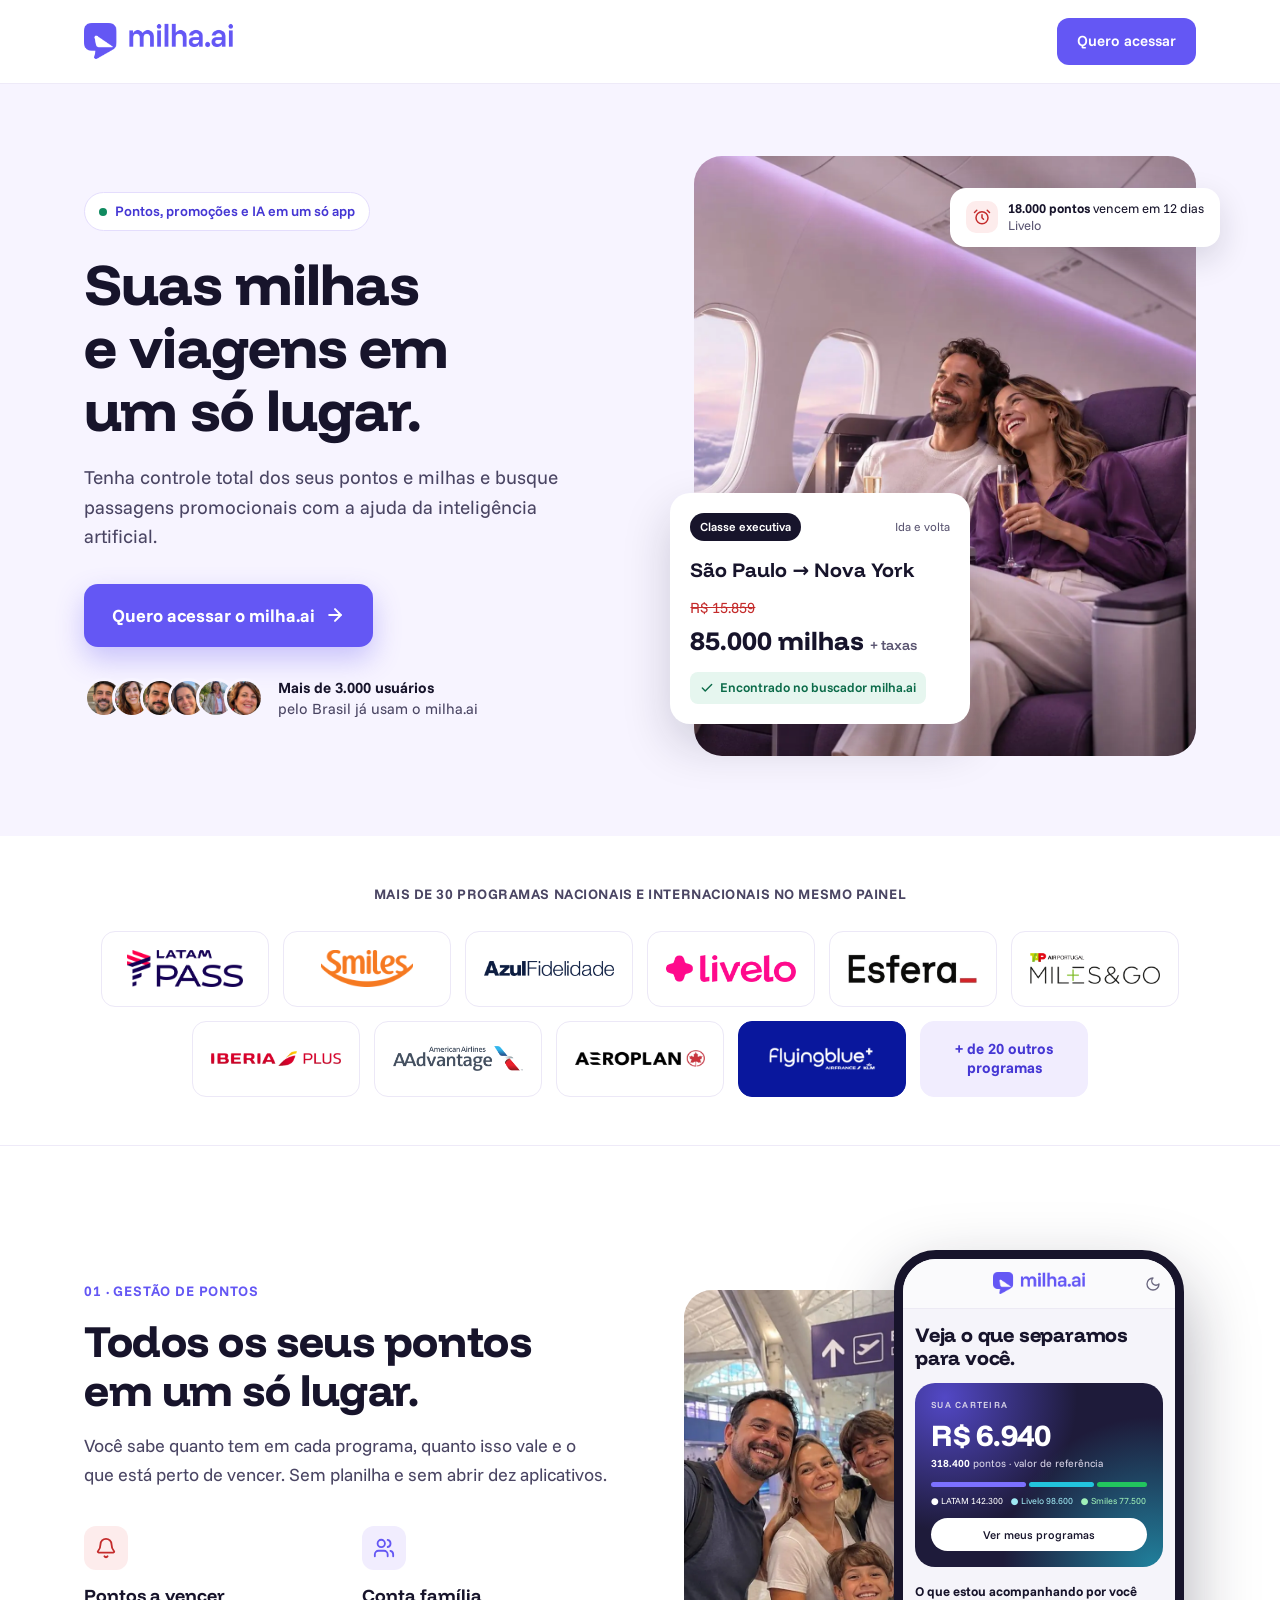
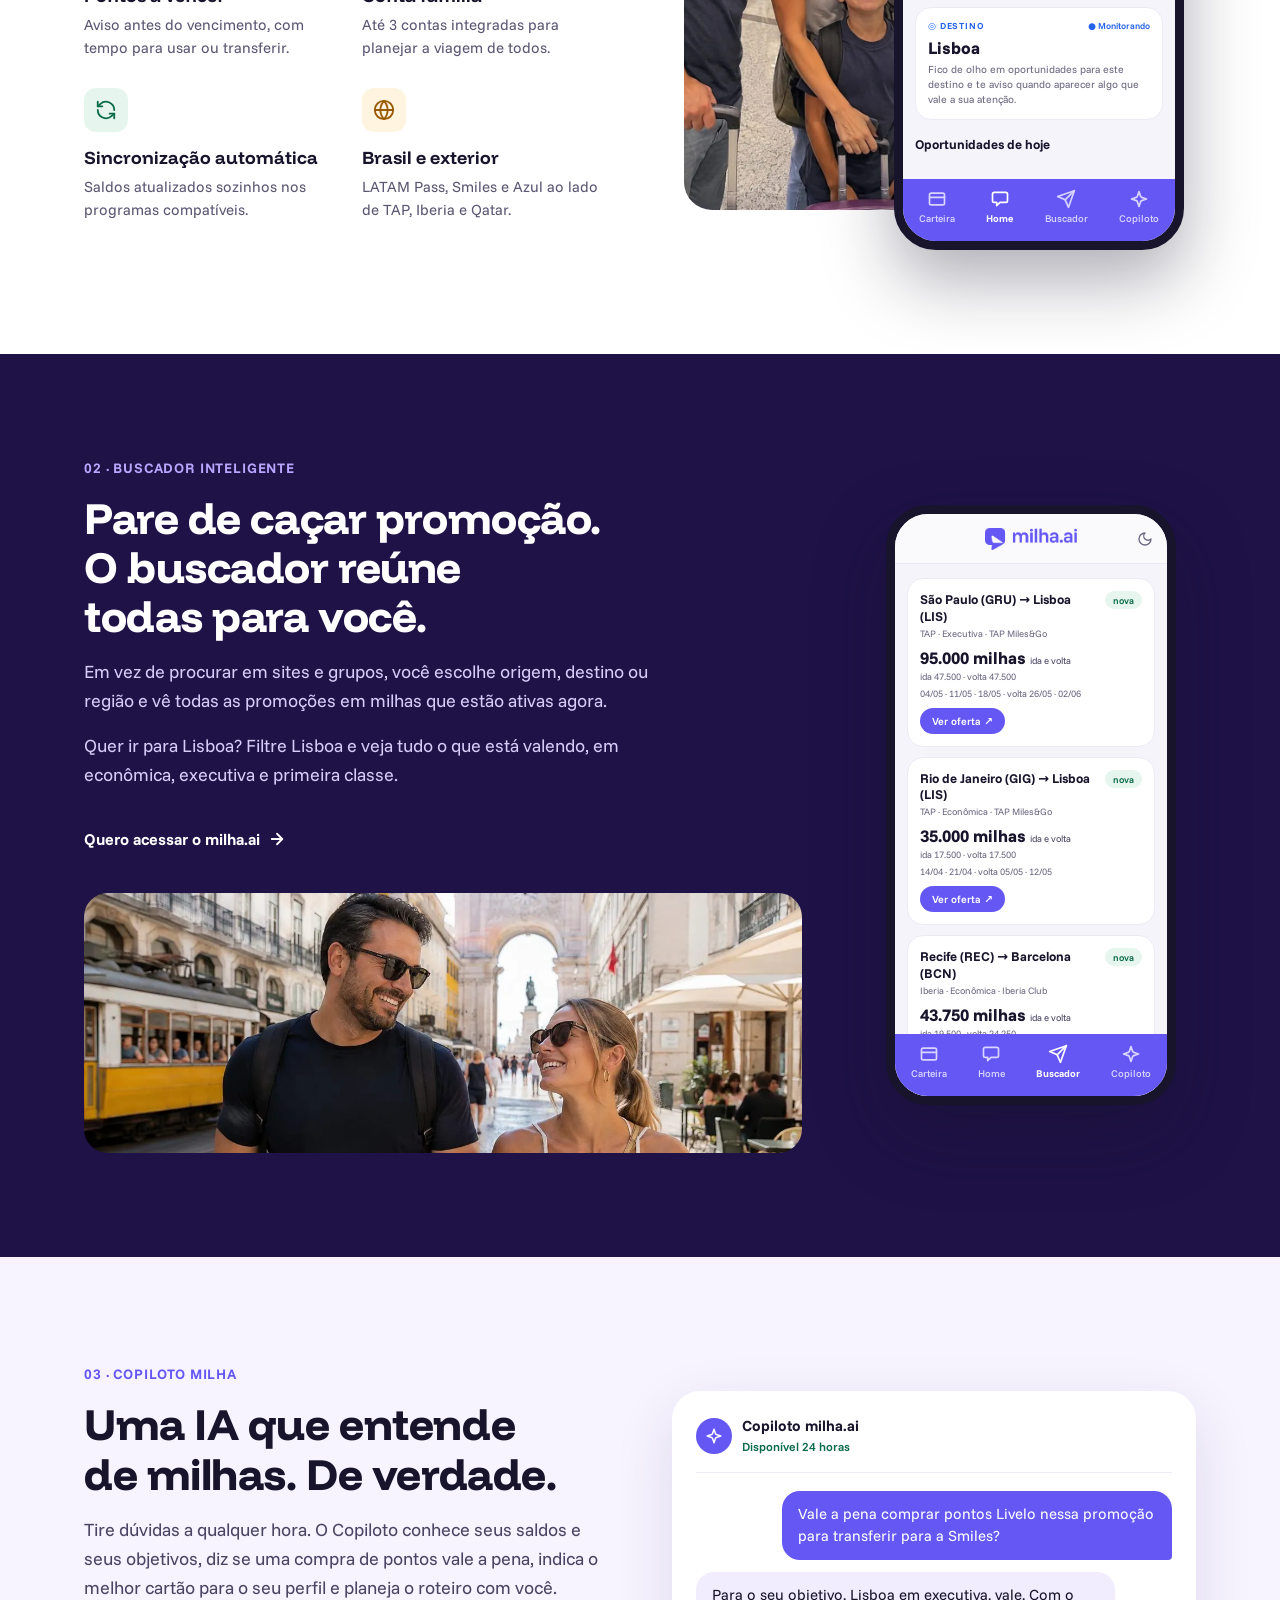
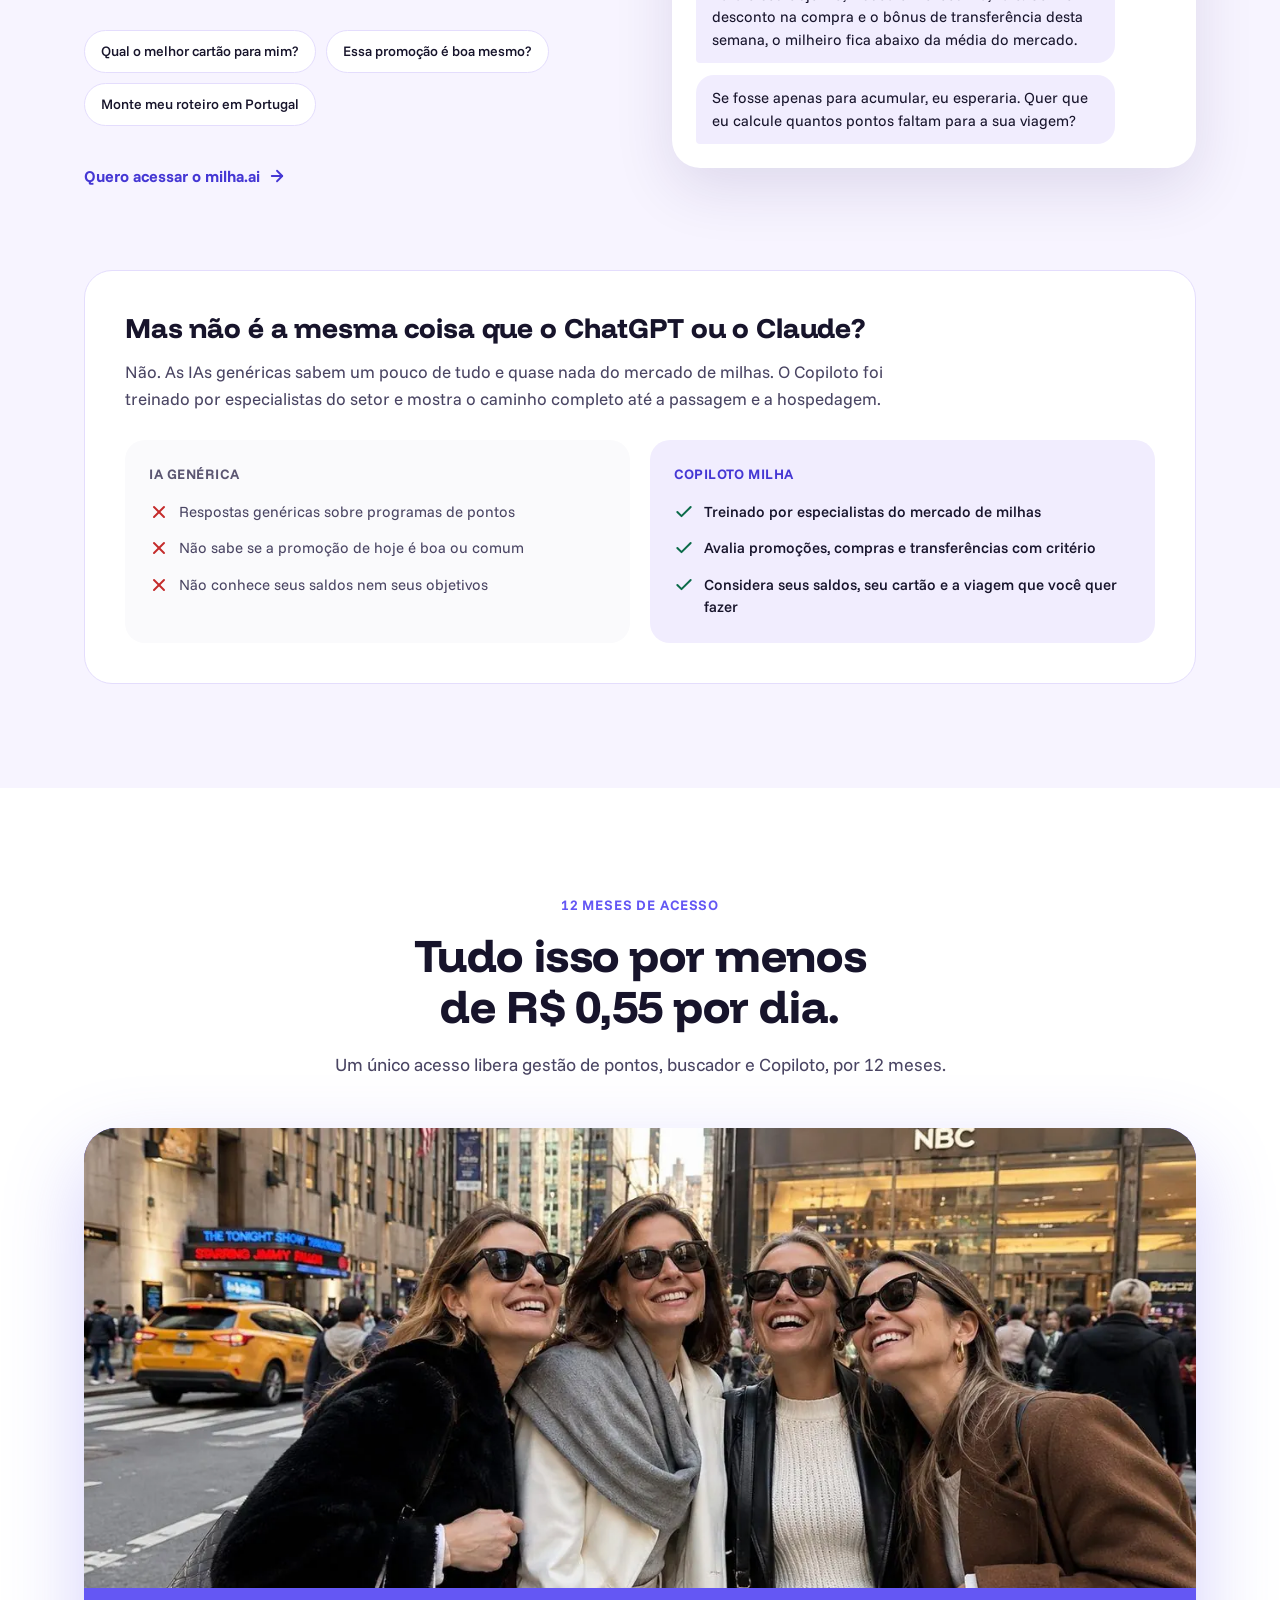
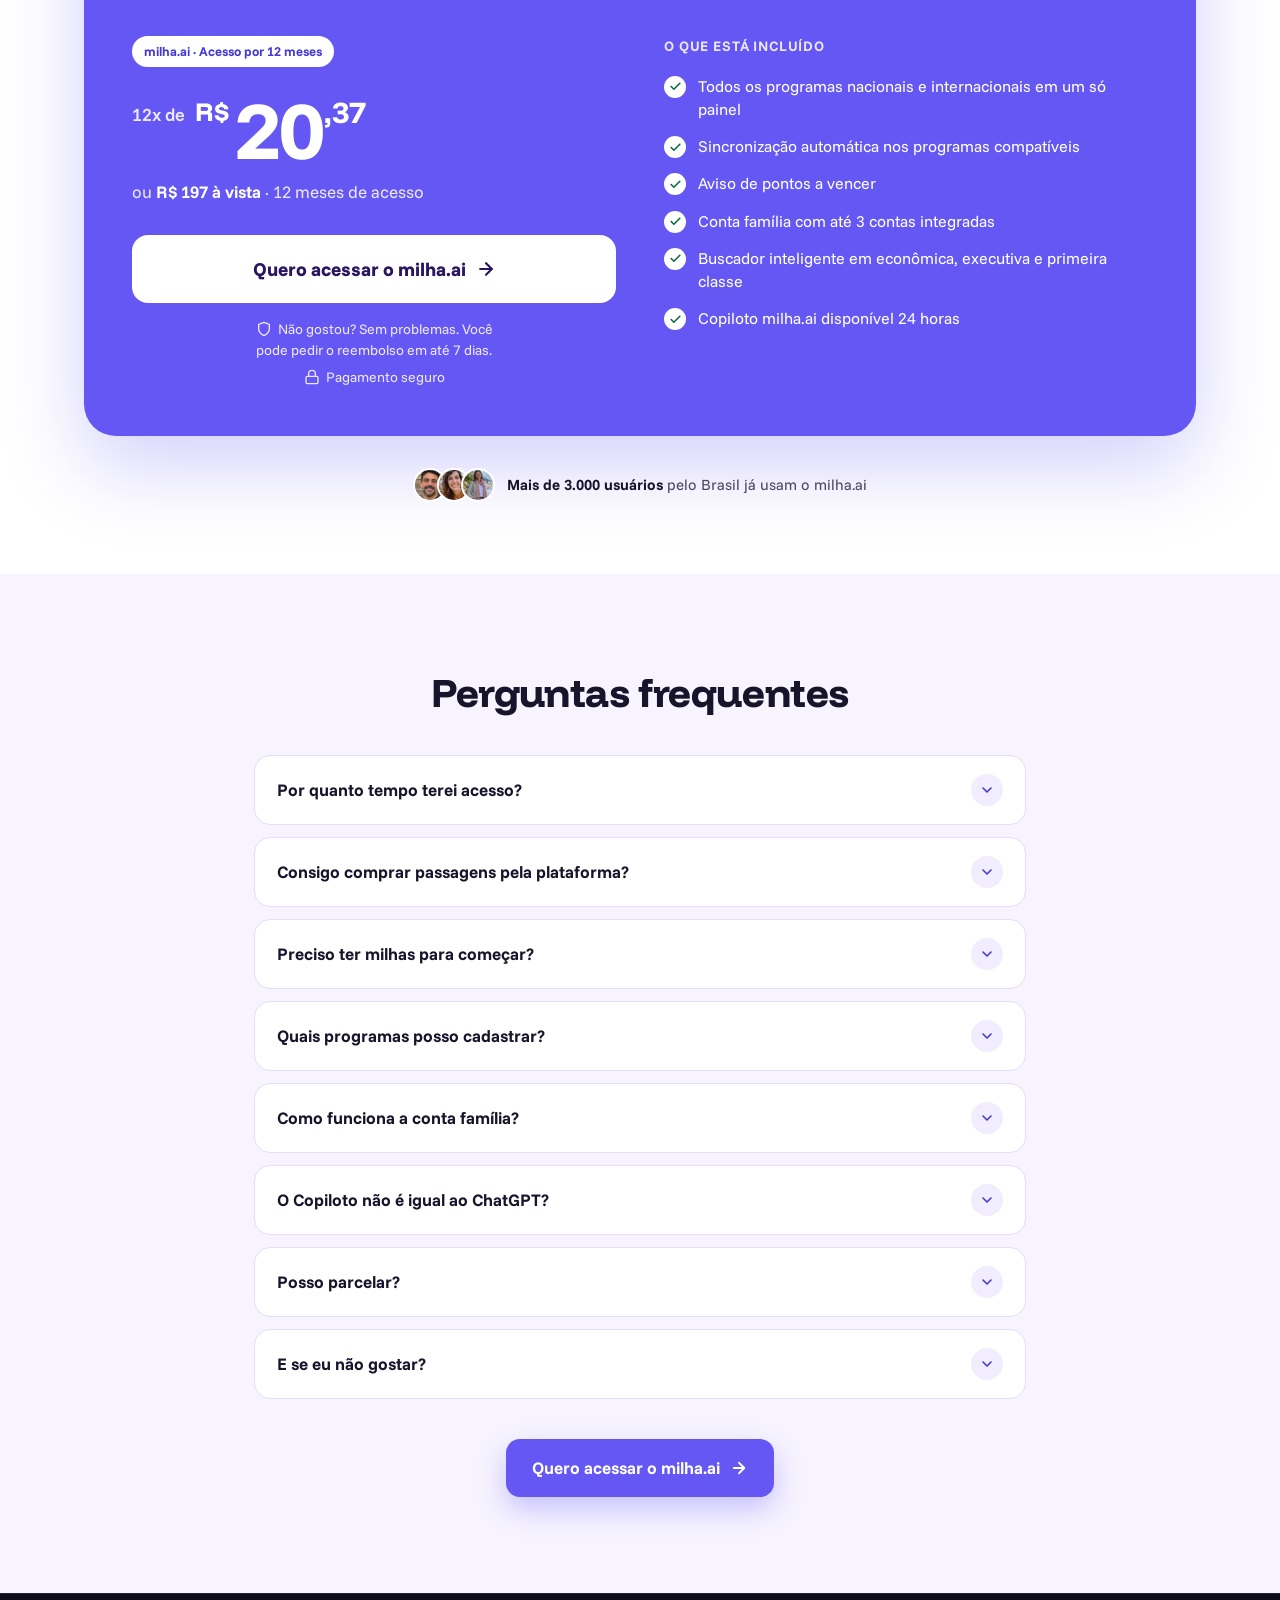
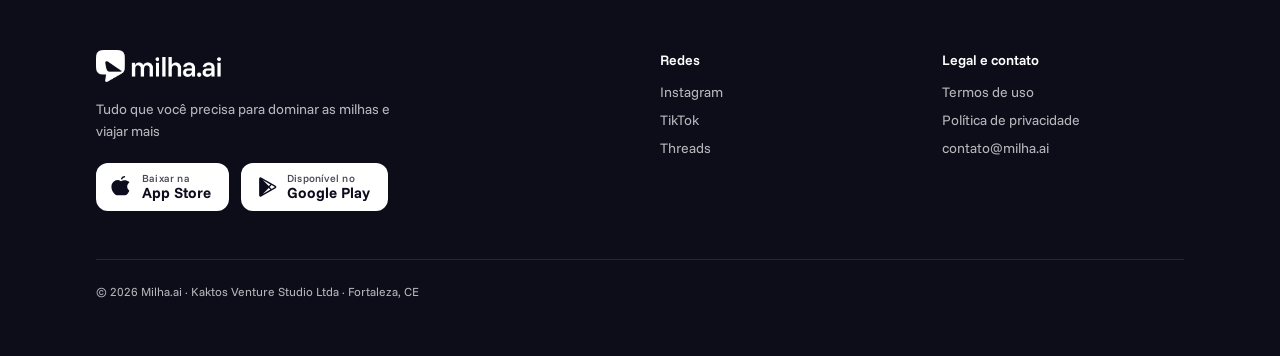
==== inicio/index.html @ f2d7d1df "feat(lp): new landing page at /inicio from Luiz's design (MIL-513) Static page converted from the de" ====
<!DOCTYPE html>
<html lang="pt-BR">
<head>
<meta charset="utf-8">
<meta name="viewport" content="width=device-width,initial-scale=1,viewport-fit=cover">
<title>milha.ai — Suas milhas e viagens em um só lugar</title>
<meta name="description" content="Tenha controle total dos seus pontos e milhas e busque passagens promocionais com a ajuda da inteligência artificial. 12 meses de acesso ao milha.ai.">
<meta property="og:title" content="milha.ai — Suas milhas e viagens em um só lugar">
<meta property="og:description" content="Tenha controle total dos seus pontos e milhas e busque passagens promocionais com a ajuda da inteligência artificial.">
<meta property="og:image" content="https://cdn.prod.website-files.com/686a9606ea710608beee144a/6a4583a4b8b69ce119f8a5a4_open-graph-img-milha-ai-2026.png">
<meta property="og:type" content="website">
<meta property="og:url" content="https://milha.ai/inicio/">
<meta property="og:locale" content="pt_BR">
<meta name="twitter:title" content="milha.ai — Suas milhas e viagens em um só lugar">
<meta name="twitter:description" content="Tenha controle total dos seus pontos e milhas e busque passagens promocionais com a ajuda da inteligência artificial.">
<meta name="twitter:card" content="summary_large_image">
<link rel="canonical" href="https://milha.ai/inicio/">
<link rel="shortcut icon" href="/images/favicon.png" type="image/x-icon">
<link rel="apple-touch-icon" href="/images/webclip.png">

<link rel="preconnect" href="https://fonts.googleapis.com">
<link rel="preconnect" href="https://fonts.gstatic.com" crossorigin>
<link href="https://fonts.googleapis.com/css2?family=Funnel+Display:wght@500;600;700;800&family=Funnel+Sans:wght@400;500;600;700&display=swap" rel="stylesheet">
<link rel="preload" as="image" type="image/webp" href="img/hero-casal-executiva.webp">

<!-- Google Tag Manager -->
<script>(function(w,d,s,l,i){w[l]=w[l]||[];w[l].push({'gtm.start':
new Date().getTime(),event:'gtm.js'});var f=d.getElementsByTagName(s)[0],
j=d.createElement(s),dl=l!='dataLayer'?'&l='+l:'';j.async=true;j.src=
'https://www.googletagmanager.com/gtm.js?id='+i+dl;f.parentNode.insertBefore(j,f);
})(window,document,'script','dataLayer','GTM-55MFJR7G');</script>
<!-- End Google Tag Manager -->

<!-- Microsoft Clarity -->
<script>(function(c,l,a,r,i,t,y){
    c[a]=c[a]||function(){(c[a].q=c[a].q||[]).push(arguments)};
    t=l.createElement(r);t.async=1;t.src="https://www.clarity.ms/tag/"+i;
    y=l.getElementsByTagName(r)[0];y.parentNode.insertBefore(t,y);
})(window, document, "clarity", "script", "sefo0ipbry");</script>

<style>
:root {
  --ink: #17142B;
  --text: #4A4563;
  --muted: #5B5672;
  --brand: #6457F4;
  --brand-strong: #4537D4;
  --brand-deep: #2A1660;
  --lilac: #F7F4FF;
  --lilac-2: #F1EDFE;
  --line: #EEEAF8;
  --line-2: #E4DDFD;
  --night: #1E1247;
  --ok: #0B6B49;
  --ok-bg: #E6F6EF;
  --alert: #C42B2B;
  --alert-bg: #FDECEC;
  --font-body: "Funnel Sans", system-ui, -apple-system, "Segoe UI", Roboto, sans-serif;
  --font-display: "Funnel Display", "Funnel Sans", system-ui, sans-serif;
  color-scheme: light;
}
*, *::before, *::after { box-sizing: border-box; }
html { -webkit-text-size-adjust: 100%; scroll-behavior: smooth; }
@media (prefers-reduced-motion: reduce) { html { scroll-behavior: auto; } }
body { margin: 0; background: #FFFFFF; color: var(--ink); font-family: var(--font-body); line-height: 1.5; -webkit-font-smoothing: antialiased; overflow-x: hidden; }
img { max-width: 100%; }
picture { display: block; }
a { color: inherit; text-decoration: none; }
p { margin: 0; }
[id] { scroll-margin-top: 16px; }

/* Display type: looser tracking than the design so words and punctuation never touch */
h1, h2, h3 { font-family: var(--font-display); margin: 0; font-weight: 800; color: var(--ink); text-wrap: balance; }
h1 { font-size: clamp(2.375rem, 1.35rem + 3.3vw, 3.625rem); line-height: 1.08; letter-spacing: -0.015em; }
.h2 { font-size: clamp(2rem, 1.45rem + 1.75vw, 2.75rem); line-height: 1.12; letter-spacing: -0.01em; }
.h2--lg { font-size: clamp(2rem, 1.4rem + 1.9vw, 2.875rem); }
.h2--md { font-size: clamp(1.875rem, 1.45rem + 1.4vw, 2.5rem); }
.h3-lg { font-size: clamp(1.375rem, 1.1rem + 0.9vw, 1.75rem); line-height: 1.22; letter-spacing: -0.005em; }

.wrap { max-width: 1160px; margin: 0 auto; padding-inline: 24px; }
.section { padding-block: 104px; }
.eyebrow { display: inline-block; font-size: 14px; font-weight: 700; letter-spacing: 0.06em; color: var(--brand); }
.lead { margin-top: 18px; font-size: 18px; line-height: 1.6; color: var(--text); max-width: 34em; }
.arrow { flex: none; }

.btn { display: inline-flex; align-items: center; justify-content: center; gap: 10px; font-weight: 700; border-radius: 14px; transition: background-color .15s ease, transform .15s ease, box-shadow .15s ease; }
.btn--primary { background: var(--brand); color: #FFFFFF; font-size: 18px; padding: 18px 28px; min-height: 60px; box-shadow: 0 12px 28px rgba(100,87,244,0.32); }
.btn--primary:hover { background: var(--brand-strong); }
.btn--primary:active { transform: translateY(1px); }
.text-link { display: inline-flex; align-items: center; gap: 8px; margin-top: 28px; min-height: 44px; font-size: 16px; font-weight: 700; color: var(--brand-strong); }
.text-link:hover { text-decoration: underline; text-underline-offset: 4px; }

/* Header */
.site-header { position: relative; z-index: 2; background: #FFFFFF; border-bottom: 1px solid var(--line); }
.site-header .wrap { display: flex; align-items: center; justify-content: space-between; gap: 16px; padding-block: 18px; }
.site-header__logo { display: flex; align-items: center; min-height: 44px; }
.site-header__logo img { display: block; height: 36px; width: auto; }
.site-header__cta { display: inline-flex; align-items: center; min-height: 44px; padding: 12px 20px; border-radius: 12px; background: var(--brand); color: #FFFFFF; font-size: 15px; font-weight: 600; white-space: nowrap; }
.site-header__cta:hover { background: var(--brand-strong); }

/* Hero */
.hero { background: var(--lilac); }
.hero .wrap { display: grid; grid-template-columns: minmax(0, 1.05fr) minmax(0, 0.95fr); align-items: center; gap: 56px; padding-block: 72px 80px; }
.pill { display: inline-flex; align-items: center; gap: 8px; padding: 8px 14px; border-radius: 999px; background: #FFFFFF; border: 1px solid var(--line-2); color: var(--brand-strong); font-size: 14px; font-weight: 600; }
.pill__dot { width: 8px; height: 8px; border-radius: 999px; background: #0F8A5F; }
.hero h1 { margin-top: 22px; }
.hero__lead { margin-top: 22px; font-size: 19px; line-height: 1.55; color: var(--text); max-width: 520px; }
.hero__cta { margin-top: 32px; }
.proof { display: flex; align-items: center; gap: 14px; margin-top: 30px; }
.proof__faces { display: flex; flex: none; }
.proof__faces img { width: 40px; height: 40px; border-radius: 999px; border: 3px solid var(--lilac); object-fit: cover; }
.proof__faces img + img { margin-left: -12px; }
.proof p { font-size: 15px; line-height: 1.4; color: var(--text); }
.proof strong { color: var(--ink); }

.hero__media { position: relative; }
.hero__photo { display: block; width: 100%; height: 600px; object-fit: cover; object-position: 50% 40%; border-radius: 28px; }
/* Both floating cards overhang the photo by the same amount (--overhang), one per side,
   over the ceiling (top right) and the seats (bottom left): never over faces. */
.hero__media { --overhang: 24px; }
.hero__cards { position: absolute; inset: 0; pointer-events: none; }
.float-card { position: absolute; pointer-events: auto; background: #FFFFFF; }
.float-card--alert { top: 32px; right: calc(var(--overhang) * -1); display: flex; align-items: center; gap: 10px; padding: 12px 16px; border-radius: 16px; box-shadow: 0 12px 32px rgba(23,20,43,0.14); }
.float-card--alert__icon { flex: none; width: 32px; height: 32px; border-radius: 10px; background: var(--alert-bg); display: flex; align-items: center; justify-content: center; }
.float-card--alert__text { font-size: 13px; line-height: 1.35; }
.float-card--alert__text span { color: var(--muted); }
.float-card--fare { bottom: 32px; left: calc(var(--overhang) * -1); width: 300px; padding: 20px; border-radius: 20px; box-shadow: 0 20px 48px rgba(23,20,43,0.18); }
.fare__top { display: flex; align-items: center; justify-content: space-between; gap: 8px; }
.fare__class { background: var(--ink); color: #FFFFFF; font-size: 12px; font-weight: 600; padding: 5px 10px; border-radius: 999px; }
.fare__trip { font-size: 12px; color: var(--muted); }
.fare__route { margin-top: 14px; font-family: var(--font-display); font-size: 20px; font-weight: 700; }
.fare__cash { margin-top: 12px; font-size: 15px; color: var(--alert); text-decoration: line-through; }
.fare__miles { margin-top: 2px; font-family: var(--font-display); font-size: 26px; font-weight: 800; }
.fare__miles span { font-size: 14px; font-weight: 600; color: var(--muted); }
.fare__found { margin-top: 12px; display: inline-flex; align-items: center; gap: 6px; padding: 6px 10px; border-radius: 8px; background: var(--ok-bg); color: var(--ok); font-size: 13px; font-weight: 600; }

/* Programs */
.programs { border-bottom: 1px solid var(--line); }
.programs .wrap { padding-block: 48px; text-align: center; }
.programs__title { font-size: 14px; font-weight: 700; letter-spacing: 0.04em; color: var(--text); }
.programs__grid { display: flex; flex-wrap: wrap; justify-content: center; gap: 14px; margin: 26px 0 0; padding: 0; list-style: none; }
.program { width: 168px; height: 76px; border-radius: 14px; border: 1px solid #ECE8F7; background: #FFFFFF; display: flex; align-items: center; justify-content: center; padding: 14px 18px; }
.program img { display: block; max-width: 100%; max-height: 38px; width: auto; height: auto; object-fit: contain; }
.program--dark { background: #09179D; border-color: #09179D; padding: 8px 12px; }
.program--more { background: var(--lilac-2); border-color: var(--lilac-2); padding: 12px; font-size: 15px; font-weight: 700; color: var(--brand-strong); line-height: 1.25; }

/* Shared two-column feature layout */
.split { display: grid; grid-template-columns: minmax(0, 1fr) minmax(0, 1fr); align-items: center; gap: 64px; }

/* 01 Gestao */
.features { display: grid; grid-template-columns: repeat(2, minmax(0, 1fr)); gap: 28px 32px; margin-top: 36px; }
.feature__icon { width: 44px; height: 44px; border-radius: 12px; display: flex; align-items: center; justify-content: center; }
.feature h3 { margin-top: 14px; font-size: 18px; font-weight: 700; line-height: 1.3; letter-spacing: 0; }
.feature p { margin-top: 6px; font-size: 15px; line-height: 1.55; color: var(--muted); }
.duo { display: flex; align-items: center; justify-content: center; }
.duo__photo { display: block; flex: none; width: 250px; height: 520px; object-fit: cover; object-position: 50% 20%; border-radius: 28px; }
.duo__phone { position: relative; flex: none; margin-left: -40px; }

/* Phone mockup frame (screens are illustrative, kept from the design) */
.phone { width: 290px; height: 600px; flex: none; border-radius: 42px; border: 9px solid #17142B; background: #F5F4FA; overflow: hidden; position: relative; box-shadow: 0 30px 70px rgba(23,20,43,0.35); font-family: var(--font-body); color: #17142B; text-align: left; line-height: normal; }

/* 02 Buscador */
.search { background: var(--night); color: #FFFFFF; }
.search .eyebrow { color: #B9A6FF; }
.search h2 { color: #FFFFFF; }
.search .lead { color: #D6CCF7; }
.search .lead + .lead { margin-top: 16px; }
.search .text-link { color: #FFFFFF; }
/* Text and Lisbon photo share the left column; the photo grows to close the column
   at the phone's height, so neither side is left with an empty block. */
.search__grid { display: grid; grid-template-columns: minmax(0, 1fr) 330px; gap: 64px; align-items: stretch; }
.search__copy { display: flex; flex-direction: column; min-width: 0; }
.search__photo { position: relative; flex: 1 1 auto; min-height: 260px; margin-top: 32px; border-radius: 24px; overflow: hidden; }
.search__photo img { position: absolute; inset: 0; width: 100%; height: 100%; object-fit: cover; object-position: 50% 30%; }
.search__phone { display: flex; align-items: center; justify-content: center; }

/* 03 Copiloto */
.copilot { background: var(--lilac); }
.chips { display: flex; flex-wrap: wrap; gap: 10px; margin-top: 28px; }
.chip { background: #FFFFFF; border: 1px solid var(--line-2); border-radius: 999px; padding: 10px 16px; font-size: 14px; font-weight: 500; }
.chat { background: #FFFFFF; border-radius: 28px; padding: 24px; box-shadow: 0 20px 60px rgba(42,22,96,0.12); }
.chat__head { display: flex; align-items: center; gap: 10px; padding-bottom: 16px; border-bottom: 1px solid var(--line); }
.chat__avatar { flex: none; width: 36px; height: 36px; border-radius: 999px; background: var(--brand); display: flex; align-items: center; justify-content: center; }
.chat__who { display: flex; flex-direction: column; }
.chat__who strong { font-size: 15px; }
.chat__who span { font-size: 12px; color: var(--ok); font-weight: 600; }
.chat__msgs { display: flex; flex-direction: column; gap: 12px; margin-top: 18px; }
.msg { padding: 12px 16px; font-size: 15px; line-height: 1.5; }
.msg--me { align-self: flex-end; max-width: 82%; background: var(--brand); color: #FFFFFF; border-radius: 18px 18px 4px 18px; }
.msg--ai { align-self: flex-start; max-width: 88%; background: var(--lilac-2); border-radius: 18px 18px 18px 4px; }
.compare { margin-top: 72px; background: #FFFFFF; border: 1px solid var(--line-2); border-radius: 28px; padding: 40px; }
.compare > p { margin-top: 12px; font-size: 17px; line-height: 1.6; color: var(--text); max-width: 760px; }
.compare__cols { display: grid; grid-template-columns: repeat(2, minmax(0, 1fr)); gap: 20px; margin-top: 28px; }
.compare__col { border-radius: 20px; padding: 24px; background: #FAFAFC; }
.compare__col--ours { background: var(--lilac-2); }
.compare__label { font-size: 14px; font-weight: 700; letter-spacing: 0.04em; color: var(--muted); }
.compare__col--ours .compare__label { color: var(--brand-strong); }
.compare ul { display: flex; flex-direction: column; gap: 14px; margin: 16px 0 0; padding: 0; list-style: none; }
.compare li { display: flex; gap: 10px; align-items: flex-start; font-size: 15px; line-height: 1.5; color: var(--text); }
.compare__col--ours li { color: var(--ink); font-weight: 500; }
.compare li svg { flex: none; margin-top: 1px; }

/* Oferta */
.offer .wrap { padding-block: 104px 72px; }
.offer__intro { max-width: 720px; margin: 0 auto; text-align: center; }
.offer__intro .lead { margin-inline: auto; }
.offer__card { margin-top: 48px; background: var(--brand); border-radius: 32px; overflow: hidden; box-shadow: 0 30px 80px rgba(100,87,244,0.28); color: #FFFFFF; }
.offer__photo { display: block; width: 100%; height: 460px; object-fit: cover; object-position: 50% 42%; }
.offer__body { display: grid; grid-template-columns: minmax(0, 1fr) minmax(0, 1fr); gap: 48px; padding: 48px; }
.offer__tag { display: inline-flex; background: #FFFFFF; color: var(--brand-strong); font-size: 13px; font-weight: 700; padding: 6px 12px; border-radius: 999px; }
.price { margin-top: 22px; display: flex; align-items: baseline; gap: 10px; flex-wrap: wrap; }
.price__prefix { font-size: 18px; color: #EDE7FF; font-weight: 600; }
.price__value { font-family: var(--font-display); font-weight: 800; display: inline-flex; align-items: flex-start; line-height: 1; }
.price__cur { font-size: 26px; margin-top: 10px; margin-right: 6px; }
.price__int { font-size: 80px; letter-spacing: -0.02em; }
.price__dec { font-size: 30px; margin-top: 8px; }
.price__cash { margin-top: 10px; font-size: 17px; color: #EDE7FF; }
.price__cash strong { color: #FFFFFF; }
.offer__cta { margin-top: 30px; display: flex; align-items: center; justify-content: center; gap: 10px; width: 100%; min-height: 64px; padding: 20px 28px; border-radius: 16px; background: #FFFFFF; color: var(--brand-deep); font-size: 19px; font-weight: 800; text-align: center; transition: transform .15s ease, box-shadow .15s ease; }
.offer__cta:hover { box-shadow: 0 10px 30px rgba(23,20,43,0.25); }
.offer__cta:active { transform: translateY(1px); }
/* Guarantee and payment notes: centred under the button, icon flows with the first line */
.offer__trust { margin-top: 16px; display: flex; flex-direction: column; align-items: center; gap: 6px; text-align: center; font-size: 14px; line-height: 1.5; color: #EDE7FF; }
.offer__trust p { max-width: 30em; text-wrap: balance; }
.offer__trust svg { display: inline-block; vertical-align: -3px; margin-right: 6px; }
.offer__included-title { font-size: 14px; font-weight: 700; letter-spacing: 0.06em; color: #EDE7FF; }
.included { display: flex; flex-direction: column; gap: 14px; margin: 18px 0 0; padding: 0; list-style: none; }
.included li { display: flex; gap: 12px; align-items: flex-start; font-size: 16px; line-height: 1.45; }
.included__check { flex: none; width: 22px; height: 22px; margin-top: 1px; border-radius: 999px; background: #FFFFFF; display: flex; align-items: center; justify-content: center; }
.offer__proof { display: flex; align-items: center; justify-content: center; gap: 12px; margin-top: 32px; text-align: left; }
.offer__proof .proof__faces img { width: 34px; height: 34px; border: 2px solid #FFFFFF; }
.offer__proof .proof__faces img + img { margin-left: -10px; }
.offer__proof p { font-size: 15px; color: var(--text); }
.offer__proof strong { color: var(--ink); }

/* FAQ */
.faq { background: var(--lilac); }
.faq .wrap { max-width: 820px; padding-block: 96px; }
.faq h2 { text-align: center; }
.faq__list { display: flex; flex-direction: column; gap: 12px; margin-top: 40px; }
.faq__item { background: #FFFFFF; border: 1px solid var(--line-2); border-radius: 16px; transition: border-color .15s ease; }
.faq__item[open] { border-color: #CFC4FB; }
.faq__item summary { list-style: none; cursor: pointer; display: flex; align-items: center; justify-content: space-between; gap: 16px; min-height: 64px; padding: 18px 22px; font-size: 17px; font-weight: 700; line-height: 1.4; color: var(--ink); border-radius: 16px; }
.faq__item summary::-webkit-details-marker { display: none; }
.faq__item summary::marker { content: ""; }
.faq__item summary:focus-visible { outline: 2px solid var(--brand); outline-offset: 2px; }
.faq__chevron { flex: none; width: 32px; height: 32px; border-radius: 999px; background: var(--lilac-2); display: flex; align-items: center; justify-content: center; transition: transform .2s ease, background-color .2s ease; }
.faq__item[open] .faq__chevron { transform: rotate(180deg); background: var(--brand); }
.faq__item[open] .faq__chevron svg { stroke: #FFFFFF; }
.faq__item p { padding: 0 22px 20px; margin-top: -4px; font-size: 16px; line-height: 1.6; color: var(--text); max-width: 46em; }
.faq__cta { margin-top: 40px; text-align: center; }
.faq__cta .btn--primary { font-size: 17px; padding: 16px 26px; min-height: 56px; }

/* Footer: same markup as milha.ai/ ; the utilities it uses are reproduced from that page's CSS */
footer { font-family: "Funnel Sans", ui-sans-serif, system-ui, -apple-system, "Segoe UI", Roboto, sans-serif; line-height: 1.5; }
footer *, footer *::before, footer *::after { box-sizing: border-box; margin: 0; padding: 0; border: 0 solid; }
footer ul { list-style: none; }
footer img { display: block; vertical-align: middle; max-width: 100%; }
footer a { color: inherit; text-decoration: inherit; }
footer.border-t, footer .border-t { border-top-style: solid; border-top-width: 1px; }
footer.border-white\/10, footer .border-white\/10 { border-color: rgba(255,255,255,.1); }
footer.bg-ink { background-color: #0d0d1a; }
footer.py-14 { padding-block: 3.5rem; }
footer.text-white\/70 { color: rgba(255,255,255,.7); }
footer .mx-auto { margin-inline: auto; }
footer .w-full { width: 100%; }
footer .max-w-6xl { max-width: 72rem; }
footer .px-5 { padding-inline: 1.25rem; }
footer .grid { display: grid; }
footer .gap-10 { gap: 2.5rem; }
footer .gap-2 { gap: .5rem; }
footer .flex { display: flex; }
footer .flex-col { flex-direction: column; }
footer .h-8 { height: 2rem; }
footer .w-auto { width: auto; }
footer .max-w-xs { max-width: 20rem; }
footer .mt-3 { margin-top: .75rem; }
footer .mt-4 { margin-top: 1rem; }
footer .mt-6 { margin-top: 1.5rem; }
footer .mt-12 { margin-top: 3rem; }
footer .pt-6 { padding-top: 1.5rem; }
footer .text-sm { font-size: .875rem; line-height: calc(1.25 / .875); }
footer .text-xs { font-size: .75rem; line-height: calc(1 / .75); }
footer .leading-relaxed { line-height: 1.625; }
footer .font-semibold { font-weight: 600; }
footer .text-white { color: #fff; }
@media (hover: hover) { footer .hover\:text-white:hover { color: #fff; } }
@media (min-width: 40rem) {
  footer .sm\:px-8 { padding-inline: 2rem; }
  footer .sm\:grid-cols-2 { grid-template-columns: repeat(2, minmax(0, 1fr)); }
}
@media (min-width: 64rem) {
  footer .lg\:grid-cols-4 { grid-template-columns: repeat(4, minmax(0, 1fr)); }
  footer .lg\:col-span-2 { grid-column: span 2 / span 2; }
}

/* ---- Responsive ---- */
@media (max-width: 1240px) {
  .hero__media { margin-inline: 12px; }
}
@media (max-width: 1060px) {
  .split, .search__grid { grid-template-columns: minmax(0, 1fr); gap: 56px; }
  .split--gestao .duo { order: 2; }
  .search__photo { flex: none; height: 340px; }
}
@media (max-width: 900px) {
  .hero .wrap { grid-template-columns: minmax(0, 1fr); gap: 48px; padding-block: 56px 64px; }
  .hero__media { margin-inline: 0; --overhang: -16px; }
  .hero__photo { height: 540px; }
  .offer__body { grid-template-columns: minmax(0, 1fr); gap: 40px; }
}
@media (max-width: 640px) {
  .section { padding-block: 72px; }
  .wrap { padding-inline: 16px; }
  .site-header .wrap { padding-block: 12px; }
  .site-header__logo img { height: 30px; }
  .site-header__cta { padding: 10px 16px; font-size: 14px; }
  .hero .wrap { padding-block: 40px 56px; gap: 40px; }
  .hero__lead { font-size: 17px; }
  .btn--primary { width: 100%; font-size: 17px; padding: 16px 20px; }
  .proof { margin-top: 24px; }
  /* Phones: the two cards leave the photo and stack under it, overlapping its lower edge
     (the seats) by the same amount and with the same side insets. */
  .hero__photo { height: 440px; border-radius: 24px; }
  .hero__cards { position: relative; inset: auto; display: flex; flex-direction: column; gap: 10px; margin: -56px 12px 0; }
  .float-card { position: relative; top: auto; right: auto; bottom: auto; left: auto; }
  .float-card--alert { order: 2; }
  .float-card--fare { width: auto; }
  .programs .wrap { padding-block: 40px; }
  .programs__grid { display: grid; grid-template-columns: repeat(2, minmax(0, 1fr)); gap: 10px; }
  .program { width: auto; height: 64px; padding: 12px 14px; }
  .program img { max-height: 32px; }
  .program--more { grid-column: 1 / -1; height: 56px; }
  .lead { font-size: 17px; }
  .features { grid-template-columns: minmax(0, 1fr); gap: 22px; margin-top: 28px; }
  .feature { display: grid; grid-template-columns: 44px minmax(0, 1fr); column-gap: 14px; }
  .feature__icon { grid-row: span 2; }
  .feature h3 { margin-top: 0; align-self: end; }
  .feature p { margin-top: 2px; }
  .duo__photo { width: 150px; height: 420px; }
  .duo__phone { margin-left: -36px; zoom: 0.8; }
  .search__photo { height: 240px; }
  .chat { padding: 18px; border-radius: 22px; }
  .msg { font-size: 14.5px; }
  .compare { margin-top: 48px; padding: 24px 18px; border-radius: 22px; }
  .compare__cols { grid-template-columns: minmax(0, 1fr); gap: 14px; }
  .compare__col { padding: 20px; }
  .offer .wrap { padding-block: 72px 56px; }
  .offer__card { margin-top: 36px; border-radius: 24px; }
  .offer__photo { height: 240px; }
  .offer__body { padding: 28px 20px 32px; gap: 36px; }
  .price__int { font-size: 64px; }
  .offer__cta { font-size: 17px; padding: 18px 20px; }
  .offer__proof { flex-direction: column; text-align: center; gap: 10px; }
  .faq .wrap { padding-block: 72px; }
  .faq__item summary { font-size: 16px; padding: 16px 18px; }
  .faq__item p { padding: 0 18px 18px; font-size: 15.5px; }
}
@media (max-width: 360px) {
  .site-header__cta { padding: 10px 12px; }
  .duo__photo { width: 120px; }
}

.store-btns{display:flex;flex-wrap:wrap;gap:12px;margin-top:20px}
.store-btn{display:inline-flex;align-items:center;gap:10px;min-height:48px;padding:8px 18px 8px 14px;border-radius:12px;background:#fff;color:#0d0c1d;text-decoration:none;transition:transform .15s ease,box-shadow .15s ease}
.store-btn:hover{transform:translateY(-1px);box-shadow:0 6px 18px rgba(0,0,0,.25)}
.store-btn:focus-visible{outline:2px solid #6457f4;outline-offset:3px}
.store-btn__icon{width:22px;height:22px;flex-shrink:0}
.store-btn span{display:flex;flex-direction:column;line-height:1.1;font-weight:700;font-size:15px}
.store-btn small{font-size:10.5px;font-weight:500;letter-spacing:.02em;opacity:.75}
@media (prefers-reduced-motion:reduce){.store-btn{transition:none}.store-btn:hover{transform:none}}
</style>
</head>
<body>
<!-- Google Tag Manager (noscript) -->
<noscript><iframe src="https://www.googletagmanager.com/ns.html?id=GTM-55MFJR7G"
height="0" width="0" style="display:none;visibility:hidden"></iframe></noscript>
<!-- End Google Tag Manager (noscript) -->

<header class="site-header">
  <div class="wrap">
    <a href="#topo" class="site-header__logo" aria-label="milha.ai, início"><img src="img/logo-milha-ai.png" alt="milha.ai" width="150" height="36"></a>
    <a href="#oferta" class="site-header__cta">Quero acessar</a>
  </div>
</header>

<main>

<!-- HERO -->
<section id="topo" class="hero">
  <div class="wrap">
    <div class="hero__copy">
      <div class="pill"><span class="pill__dot" aria-hidden="true"></span>Pontos, promoções e IA em um só app</div>
      <h1>Suas milhas e viagens em um só&nbsp;lugar.</h1>
      <p class="hero__lead">Tenha controle total dos seus pontos e milhas e busque passagens promocionais com a ajuda da inteligência artificial.</p>
      <div class="hero__cta">
        <a href="#oferta" class="btn btn--primary">Quero acessar o milha.ai
          <svg class="arrow" width="20" height="20" viewBox="0 0 24 24" fill="none" stroke="#FFFFFF" stroke-width="2.4" stroke-linecap="round" stroke-linejoin="round" aria-hidden="true"><path d="M5 12h14"></path><path d="m12 5 7 7-7 7"></path></svg>
        </a>
      </div>
      <div class="proof">
        <div class="proof__faces" aria-hidden="true">
          <img src="img/avatar-usuario-1.jpg" alt="" width="40" height="40">
          <img src="img/avatar-usuario-2.jpg" alt="" width="40" height="40">
          <img src="img/avatar-usuario-3.jpg" alt="" width="40" height="40">
          <img src="img/avatar-usuario-4.jpg" alt="" width="40" height="40">
          <img src="img/avatar-usuario-5.jpg" alt="" width="40" height="40">
          <img src="img/avatar-usuario-6.jpg" alt="" width="40" height="40">
        </div>
        <p><strong>Mais de 3.000 usuários</strong><br>pelo Brasil já usam o milha.ai</p>
      </div>
    </div>

    <div class="hero__media">
      <picture>
        <source type="image/webp" srcset="img/hero-casal-executiva.webp">
        <img class="hero__photo" src="img/hero-casal-executiva.jpg" alt="Casal brindando com espumante na classe executiva, acima das nuvens" width="1100" height="1375" fetchpriority="high">
      </picture>
      <div class="hero__cards">
        <div class="float-card float-card--alert">
          <span class="float-card--alert__icon">
            <svg width="18" height="18" viewBox="0 0 24 24" fill="none" stroke="#C42B2B" stroke-width="2" stroke-linecap="round" stroke-linejoin="round" aria-hidden="true"><circle cx="12" cy="13" r="8"></circle><path d="M12 9v4l2 2"></path><path d="M5 3 2 6"></path><path d="m22 6-3-3"></path></svg>
          </span>
          <span class="float-card--alert__text"><strong>18.000 pontos</strong> vencem em 12 dias<br><span>Livelo</span></span>
        </div>
        <div class="float-card float-card--fare">
          <div class="fare__top">
            <span class="fare__class">Classe executiva</span>
            <span class="fare__trip">Ida e volta</span>
          </div>
          <div class="fare__route">São Paulo → Nova York</div>
          <div class="fare__cash">R$ 15.859</div>
          <div class="fare__miles">85.000 milhas <span>+ taxas</span></div>
          <div class="fare__found">
            <svg width="14" height="14" viewBox="0 0 24 24" fill="none" stroke="#0B6B49" stroke-width="2.4" stroke-linecap="round" stroke-linejoin="round" aria-hidden="true"><path d="M20 6 9 17l-5-5"></path></svg>
            Encontrado no buscador milha.ai
          </div>
        </div>
      </div>
    </div>
  </div>
</section>

<!-- PROGRAMAS -->
<section class="programs" aria-label="Programas de pontos e milhas">
  <div class="wrap">
    <p class="programs__title">MAIS DE 30 PROGRAMAS NACIONAIS E INTERNACIONAIS NO MESMO PAINEL</p>
    <ul class="programs__grid">
      <li class="program"><img src="img/logo-latam-pass.png" alt="LATAM Pass" width="295" height="96" loading="lazy"></li>
      <li class="program"><img src="img/logo-smiles.png" alt="Smiles" width="230" height="96" loading="lazy"></li>
      <li class="program"><img src="img/logo-azul-fidelidade.png" alt="Azul Fidelidade" width="809" height="96" loading="lazy"></li>
      <li class="program"><img src="img/logo-livelo.png" alt="Livelo" width="450" height="96" loading="lazy"></li>
      <li class="program"><img src="img/logo-esfera.png" alt="Esfera" width="410" height="96" loading="lazy"></li>
      <li class="program"><img src="img/logo-tap-miles-and-go.png" alt="TAP Miles&amp;Go" width="397" height="96" loading="lazy"></li>
      <li class="program"><img src="img/logo-iberia-plus.png" alt="Iberia Plus" width="873" height="96" loading="lazy"></li>
      <li class="program"><img src="img/logo-american-aadvantage.png" alt="American Airlines AAdvantage" width="481" height="96" loading="lazy"></li>
      <li class="program"><img src="img/logo-aeroplan.png" alt="Aeroplan" width="707" height="96" loading="lazy"></li>
      <li class="program program--dark"><img src="img/logo-flying-blue.png" alt="Flying Blue" width="350" height="96" loading="lazy"></li>
      <li class="program program--more">+ de 20 outros programas</li>
    </ul>
  </div>
</section>

<!-- 01 GESTAO -->
<section class="section">
  <div class="wrap split split--gestao">
    <div>
      <span class="eyebrow">01 · GESTÃO DE PONTOS</span>
      <h2 class="h2" style="margin-top: 14px">Todos os seus pontos em um só&nbsp;lugar.</h2>
      <p class="lead">Você sabe quanto tem em cada programa, quanto isso vale e o que está perto de vencer. Sem planilha e sem abrir dez aplicativos.</p>

      <div class="features">
        <div class="feature">
          <span class="feature__icon" style="background: #FDECEC"><svg width="22" height="22" viewBox="0 0 24 24" fill="none" stroke="#C42B2B" stroke-width="2" stroke-linecap="round" stroke-linejoin="round" aria-hidden="true"><path d="M10.3 21a1.9 1.9 0 0 0 3.4 0"></path><path d="M3.3 15.3A1 1 0 0 0 4 17h16a1 1 0 0 0 .7-1.7C19.4 14 18 12.6 18 8A6 6 0 0 0 6 8c0 4.6-1.4 6-2.7 7.3"></path></svg></span>
          <h3>Pontos a vencer</h3>
          <p>Aviso antes do vencimento, com tempo para usar ou transferir.</p>
        </div>
        <div class="feature">
          <span class="feature__icon" style="background: #F1EDFE"><svg width="22" height="22" viewBox="0 0 24 24" fill="none" stroke="#6457F4" stroke-width="2" stroke-linecap="round" stroke-linejoin="round" aria-hidden="true"><path d="M16 21v-2a4 4 0 0 0-4-4H6a4 4 0 0 0-4 4v2"></path><circle cx="9" cy="7" r="4"></circle><path d="M22 21v-2a4 4 0 0 0-3-3.9"></path><path d="M16 3.1a4 4 0 0 1 0 7.8"></path></svg></span>
          <h3>Conta família</h3>
          <p>Até 3 contas integradas para planejar a viagem de todos.</p>
        </div>
        <div class="feature">
          <span class="feature__icon" style="background: #E6F6EF"><svg width="22" height="22" viewBox="0 0 24 24" fill="none" stroke="#0B6B49" stroke-width="2" stroke-linecap="round" stroke-linejoin="round" aria-hidden="true"><path d="M21 12a9 9 0 0 0-15-6.7L3 8"></path><path d="M3 3v5h5"></path><path d="M3 12a9 9 0 0 0 15 6.7l3-2.7"></path><path d="M16 16h5v5"></path></svg></span>
          <h3>Sincronização automática</h3>
          <p>Saldos atualizados sozinhos nos programas compatíveis.</p>
        </div>
        <div class="feature">
          <span class="feature__icon" style="background: #FFF4E0"><svg width="22" height="22" viewBox="0 0 24 24" fill="none" stroke="#9A5B00" stroke-width="2" stroke-linecap="round" stroke-linejoin="round" aria-hidden="true"><circle cx="12" cy="12" r="10"></circle><path d="M2 12h20"></path><path d="M12 2a15.3 15.3 0 0 1 4 10 15.3 15.3 0 0 1-4 10 15.3 15.3 0 0 1-4-10 15.3 15.3 0 0 1 4-10z"></path></svg></span>
          <h3>Brasil e exterior</h3>
          <p>LATAM Pass, Smiles e Azul ao lado de TAP, Iberia e Qatar.</p>
        </div>
      </div>
    </div>

    <div class="duo">
      <picture>
        <source type="image/webp" srcset="img/familia-aeroporto-embarque.webp">
        <img class="duo__photo" src="img/familia-aeroporto-embarque.jpg" alt="Família sorrindo no aeroporto, ao lado da placa de embarque" width="800" height="1200" loading="lazy">
      </picture>
      <div class="duo__phone">
        <div class="phone" role="img" aria-label="Tela inicial do app milha.ai com a carteira de pontos e o destino monitorado">
          <div style="height: 50px; display: flex; align-items: center; justify-content: center; position: relative; border-bottom: 1px solid #ECEAF4; background: #FAFAFC"><img src="img/logo-milha-ai.png" alt="" style="height: 22px; width: auto; display: block"><svg width="16" height="16" viewBox="0 0 24 24" fill="none" stroke="#6B6880" stroke-width="2" stroke-linecap="round" stroke-linejoin="round" aria-hidden="true" style="position: absolute; right: 14px; top: 17px"><path d="M12 3a6 6 0 0 0 9 9 9 9 0 1 1-9-9z"></path></svg></div>
          <div style="padding: 14px 12px 0"><div style="font-family: 'Funnel Display', 'Funnel Sans', sans-serif; font-size: 20px; line-height: 1.15; font-weight: 800; letter-spacing: -0.01em">Veja o que separamos<br>para você.</div>
            <div style="margin-top: 14px; border-radius: 20px; padding: 16px; color: #FFFFFF; background: radial-gradient(circle at 12% 8%, rgba(100,87,244,0.75), transparent 48%), radial-gradient(circle at 96% 100%, rgba(34,195,221,0.6), transparent 50%), #1E1B3A">
              <div style="font-size: 9px; font-weight: 600; letter-spacing: 0.14em; color: #D9D5E8">SUA CARTEIRA</div>
              <div style="font-family: 'Funnel Display', 'Funnel Sans', sans-serif; font-size: 30px; font-weight: 800; letter-spacing: -0.01em; margin-top: 6px">R$ 6.940</div>
              <div style="font-size: 10.5px; color: #D9D5E8; margin-top: 2px"><strong style="color: #FFFFFF">318.400</strong> pontos · valor de referência</div>
              <div style="display: flex; gap: 3px; margin-top: 12px"><span style="flex: 45 1 0; height: 5px; border-radius: 9px; background: #7B70FF"></span><span style="flex: 31 1 0; height: 5px; border-radius: 9px; background: #22C3DD"></span><span style="flex: 24 1 0; height: 5px; border-radius: 9px; background: #22C55E"></span></div>
              <div style="display: flex; gap: 8px; margin-top: 8px; font-size: 9px; color: #FFFFFF; flex-wrap: wrap"><span>● LATAM 142.300</span><span style="color: #9FE8F2">● Livelo 98.600</span><span style="color: #9FEFB8">● Smiles 77.500</span></div>
              <div style="margin-top: 12px; background: #FFFFFF; color: #17142B; border-radius: 999px; padding: 9px; text-align: center; font-size: 11.5px; font-weight: 500">Ver meus programas</div>
            </div>
            <div style="font-size: 13px; font-weight: 700; margin-top: 16px">O que estou acompanhando por você</div>
            <div style="margin-top: 8px; background: #FFFFFF; border: 1px solid #ECEAF4; border-radius: 16px; padding: 12px">
              <div style="display: flex; justify-content: space-between; font-size: 9px; font-weight: 700; letter-spacing: 0.1em; color: #2563EB"><span>◎ DESTINO</span><span style="letter-spacing: 0; font-weight: 600">● Monitorando</span></div>
              <div style="font-size: 17px; font-weight: 800; margin-top: 6px">Lisboa</div>
              <div style="font-size: 10.5px; line-height: 1.45; color: #6B6880; margin-top: 4px">Fico de olho em oportunidades para este destino e te aviso quando aparecer algo que vale a sua atenção.</div>
            </div>
            <div style="font-size: 13px; font-weight: 700; margin-top: 16px">Oportunidades de hoje</div></div>
          <div style="position: absolute; left: 0; right: 0; bottom: 0; height: 62px; background: #6457F4; display: flex; align-items: center; justify-content: space-around; padding-bottom: 6px; box-sizing: border-box"><div style="display: flex; flex-direction: column; align-items: center; gap: 3px; color: #D9D5FF; font-size: 10px; font-weight: 500"><svg width="20" height="20" viewBox="0 0 24 24" fill="none" stroke="#D9D5FF" stroke-width="2" stroke-linecap="round" stroke-linejoin="round" aria-hidden="true"><rect x="3" y="5" width="18" height="14" rx="2"></rect><path d="M3 10h18"></path></svg>Carteira</div><div style="display: flex; flex-direction: column; align-items: center; gap: 3px; color: #FFFFFF; font-size: 10px; font-weight: 700"><svg width="20" height="20" viewBox="0 0 24 24" fill="none" stroke="#FFFFFF" stroke-width="2" stroke-linecap="round" stroke-linejoin="round" aria-hidden="true"><path d="M5 4h14a2 2 0 0 1 2 2v8a2 2 0 0 1-2 2h-7l-4 4v-4H5a2 2 0 0 1-2-2V6a2 2 0 0 1 2-2z"></path></svg>Home</div><div style="display: flex; flex-direction: column; align-items: center; gap: 3px; color: #D9D5FF; font-size: 10px; font-weight: 500"><svg width="20" height="20" viewBox="0 0 24 24" fill="none" stroke="#D9D5FF" stroke-width="2" stroke-linecap="round" stroke-linejoin="round" aria-hidden="true"><path d="M22 2 11 13"></path><path d="M22 2 15 22l-4-9-9-4z"></path></svg>Buscador</div><div style="display: flex; flex-direction: column; align-items: center; gap: 3px; color: #D9D5FF; font-size: 10px; font-weight: 500"><svg width="20" height="20" viewBox="0 0 24 24" fill="none" stroke="#D9D5FF" stroke-width="2" stroke-linecap="round" stroke-linejoin="round" aria-hidden="true"><path d="m12 3-1.9 5.8a2 2 0 0 1-1.3 1.3L3 12l5.8 1.9a2 2 0 0 1 1.3 1.3L12 21l1.9-5.8a2 2 0 0 1 1.3-1.3L21 12l-5.8-1.9a2 2 0 0 1-1.3-1.3z"></path></svg>Copiloto</div></div>
        </div>
      </div>
    </div>
  </div>
</section>

<!-- 02 BUSCADOR -->
<section class="section search">
  <div class="wrap search__grid">
    <div class="search__copy">
      <span class="eyebrow">02 · BUSCADOR INTELIGENTE</span>
      <h2 class="h2" style="margin-top: 14px">Pare de caçar promoção. O&nbsp;buscador reúne todas para&nbsp;você.</h2>
      <p class="lead">Em vez de procurar em sites e grupos, você escolhe origem, destino ou região e vê todas as promoções em milhas que estão ativas agora.</p>
      <p class="lead">Quer ir para Lisboa? Filtre Lisboa e veja tudo o que está valendo, em econômica, executiva e primeira classe.</p>
      <div><a href="#oferta" class="text-link">Quero acessar o milha.ai<svg class="arrow" width="18" height="18" viewBox="0 0 24 24" fill="none" stroke="#FFFFFF" stroke-width="2.4" stroke-linecap="round" stroke-linejoin="round" aria-hidden="true"><path d="M5 12h14"></path><path d="m12 5 7 7-7 7"></path></svg></a></div>
      <picture class="search__photo">
        <source type="image/webp" srcset="img/casal-lisboa-rua-augusta.webp">
        <img src="img/casal-lisboa-rua-augusta.jpg" alt="Casal caminhando em Lisboa, com o bonde amarelo e o Arco da Rua Augusta ao fundo" width="1300" height="867" loading="lazy">
      </picture>
    </div>

    <div class="search__phone">
      <div class="phone" role="img" aria-label="Tela do buscador do app milha.ai com promoções em milhas">
          <div style="height: 50px; display: flex; align-items: center; justify-content: center; position: relative; border-bottom: 1px solid #ECEAF4; background: #FAFAFC"><img src="img/logo-milha-ai.png" alt="" style="height: 22px; width: auto; display: block"><svg width="16" height="16" viewBox="0 0 24 24" fill="none" stroke="#6B6880" stroke-width="2" stroke-linecap="round" stroke-linejoin="round" aria-hidden="true" style="position: absolute; right: 14px; top: 17px"><path d="M12 3a6 6 0 0 0 9 9 9 9 0 1 1-9-9z"></path></svg></div>
          <div style="padding: 14px 12px 0"><div style="background: #FFFFFF; border: 1px solid #ECEAF4; border-radius: 16px; padding: 12px; margin-bottom: 10px">
              <div style="display: flex; justify-content: space-between; gap: 8px; align-items: flex-start"><span style="font-size: 13px; font-weight: 700; line-height: 1.25">São Paulo (GRU) → Lisboa (LIS)</span><span style="flex: none; background: #E6F6EF; color: #0B6B49; font-size: 9.5px; font-weight: 600; padding: 3px 8px; border-radius: 999px">nova</span></div>
              <div style="font-size: 9.5px; color: #6B6880; margin-top: 3px">TAP · Executiva · TAP Miles&amp;Go</div>
              <div style="margin-top: 8px"><span style="font-size: 17px; font-weight: 800">95.000 milhas</span> <span style="font-size: 9.5px; color: #4A4563">ida e volta</span></div>
              <div style="font-size: 9.5px; color: #6B6880; margin-top: 2px">ida 47.500 · volta 47.500</div>
              <div style="font-size: 9.5px; color: #6B6880; margin-top: 5px">04/05 · 11/05 · 18/05 · volta 26/05 · 02/06</div>
              <div style="display: inline-block; margin-top: 9px; background: #6457F4; color: #FFFFFF; font-size: 10.5px; font-weight: 600; padding: 6px 12px; border-radius: 999px">Ver oferta ↗</div>
            </div><div style="background: #FFFFFF; border: 1px solid #ECEAF4; border-radius: 16px; padding: 12px; margin-bottom: 10px">
              <div style="display: flex; justify-content: space-between; gap: 8px; align-items: flex-start"><span style="font-size: 13px; font-weight: 700; line-height: 1.25">Rio de Janeiro (GIG) → Lisboa (LIS)</span><span style="flex: none; background: #E6F6EF; color: #0B6B49; font-size: 9.5px; font-weight: 600; padding: 3px 8px; border-radius: 999px">nova</span></div>
              <div style="font-size: 9.5px; color: #6B6880; margin-top: 3px">TAP · Econômica · TAP Miles&amp;Go</div>
              <div style="margin-top: 8px"><span style="font-size: 17px; font-weight: 800">35.000 milhas</span> <span style="font-size: 9.5px; color: #4A4563">ida e volta</span></div>
              <div style="font-size: 9.5px; color: #6B6880; margin-top: 2px">ida 17.500 · volta 17.500</div>
              <div style="font-size: 9.5px; color: #6B6880; margin-top: 5px">14/04 · 21/04 · volta 05/05 · 12/05</div>
              <div style="display: inline-block; margin-top: 9px; background: #6457F4; color: #FFFFFF; font-size: 10.5px; font-weight: 600; padding: 6px 12px; border-radius: 999px">Ver oferta ↗</div>
            </div><div style="background: #FFFFFF; border: 1px solid #ECEAF4; border-radius: 16px; padding: 12px; margin-bottom: 10px">
              <div style="display: flex; justify-content: space-between; gap: 8px; align-items: flex-start"><span style="font-size: 13px; font-weight: 700; line-height: 1.25">Recife (REC) → Barcelona (BCN)</span><span style="flex: none; background: #E6F6EF; color: #0B6B49; font-size: 9.5px; font-weight: 600; padding: 3px 8px; border-radius: 999px">nova</span></div>
              <div style="font-size: 9.5px; color: #6B6880; margin-top: 3px">Iberia · Econômica · Iberia Club</div>
              <div style="margin-top: 8px"><span style="font-size: 17px; font-weight: 800">43.750 milhas</span> <span style="font-size: 9.5px; color: #4A4563">ida e volta</span></div>
              <div style="font-size: 9.5px; color: #6B6880; margin-top: 2px">ida 19.500 · volta 24.250</div>
              <div style="font-size: 9.5px; color: #6B6880; margin-top: 5px">08/02 · 10/02 · volta 16/10 · 22/10</div>
              <div style="display: inline-block; margin-top: 9px; background: #6457F4; color: #FFFFFF; font-size: 10.5px; font-weight: 600; padding: 6px 12px; border-radius: 999px">Ver oferta ↗</div>
            </div></div>
          <div style="position: absolute; left: 0; right: 0; bottom: 0; height: 62px; background: #6457F4; display: flex; align-items: center; justify-content: space-around; padding-bottom: 6px; box-sizing: border-box"><div style="display: flex; flex-direction: column; align-items: center; gap: 3px; color: #D9D5FF; font-size: 10px; font-weight: 500"><svg width="20" height="20" viewBox="0 0 24 24" fill="none" stroke="#D9D5FF" stroke-width="2" stroke-linecap="round" stroke-linejoin="round" aria-hidden="true"><rect x="3" y="5" width="18" height="14" rx="2"></rect><path d="M3 10h18"></path></svg>Carteira</div><div style="display: flex; flex-direction: column; align-items: center; gap: 3px; color: #D9D5FF; font-size: 10px; font-weight: 500"><svg width="20" height="20" viewBox="0 0 24 24" fill="none" stroke="#D9D5FF" stroke-width="2" stroke-linecap="round" stroke-linejoin="round" aria-hidden="true"><path d="M5 4h14a2 2 0 0 1 2 2v8a2 2 0 0 1-2 2h-7l-4 4v-4H5a2 2 0 0 1-2-2V6a2 2 0 0 1 2-2z"></path></svg>Home</div><div style="display: flex; flex-direction: column; align-items: center; gap: 3px; color: #FFFFFF; font-size: 10px; font-weight: 700"><svg width="20" height="20" viewBox="0 0 24 24" fill="none" stroke="#FFFFFF" stroke-width="2" stroke-linecap="round" stroke-linejoin="round" aria-hidden="true"><path d="M22 2 11 13"></path><path d="M22 2 15 22l-4-9-9-4z"></path></svg>Buscador</div><div style="display: flex; flex-direction: column; align-items: center; gap: 3px; color: #D9D5FF; font-size: 10px; font-weight: 500"><svg width="20" height="20" viewBox="0 0 24 24" fill="none" stroke="#D9D5FF" stroke-width="2" stroke-linecap="round" stroke-linejoin="round" aria-hidden="true"><path d="m12 3-1.9 5.8a2 2 0 0 1-1.3 1.3L3 12l5.8 1.9a2 2 0 0 1 1.3 1.3L12 21l1.9-5.8a2 2 0 0 1 1.3-1.3L21 12l-5.8-1.9a2 2 0 0 1-1.3-1.3z"></path></svg>Copiloto</div></div>
      </div>
    </div>
  </div>
</section>

<!-- 03 COPILOTO -->
<section class="section copilot">
  <div class="wrap">
    <div class="split">
      <div>
        <span class="eyebrow">03 · COPILOTO MILHA</span>
        <h2 class="h2" style="margin-top: 14px">Uma IA que entende de milhas. De&nbsp;verdade.</h2>
        <p class="lead">Tire dúvidas a qualquer hora. O Copiloto conhece seus saldos e seus objetivos, diz se uma compra de pontos vale a pena, indica o melhor cartão para o seu perfil e planeja o roteiro com você.</p>
        <div class="chips">
          <span class="chip">Qual o melhor cartão para mim?</span>
          <span class="chip">Essa promoção é boa mesmo?</span>
          <span class="chip">Monte meu roteiro em Portugal</span>
        </div>
        <a href="#oferta" class="text-link">Quero acessar o milha.ai<svg class="arrow" width="18" height="18" viewBox="0 0 24 24" fill="none" stroke="#4537D4" stroke-width="2.4" stroke-linecap="round" stroke-linejoin="round" aria-hidden="true"><path d="M5 12h14"></path><path d="m12 5 7 7-7 7"></path></svg></a>
      </div>

      <div class="chat" role="img" aria-label="Conversa de exemplo com o Copiloto milha.ai">
        <div class="chat__head">
          <span class="chat__avatar"><svg width="18" height="18" viewBox="0 0 24 24" fill="none" stroke="#FFFFFF" stroke-width="2" stroke-linecap="round" stroke-linejoin="round" aria-hidden="true"><path d="m12 3-1.9 5.8a2 2 0 0 1-1.3 1.3L3 12l5.8 1.9a2 2 0 0 1 1.3 1.3L12 21l1.9-5.8a2 2 0 0 1 1.3-1.3L21 12l-5.8-1.9a2 2 0 0 1-1.3-1.3z"></path></svg></span>
          <span class="chat__who"><strong>Copiloto milha.ai</strong><span>Disponível 24 horas</span></span>
        </div>
        <div class="chat__msgs">
          <div class="msg msg--me">Vale a pena comprar pontos Livelo nessa promoção para transferir para a Smiles?</div>
          <div class="msg msg--ai">Para o seu objetivo, Lisboa em executiva, vale. Com o desconto na compra e o bônus de transferência desta semana, o milheiro fica abaixo da média do mercado.</div>
          <div class="msg msg--ai">Se fosse apenas para acumular, eu esperaria. Quer que eu calcule quantos pontos faltam para a sua viagem?</div>
        </div>
      </div>
    </div>

    <div class="compare">
      <h3 class="h3-lg">Mas não é a mesma coisa que o ChatGPT ou o Claude?</h3>
      <p>Não. As IAs genéricas sabem um pouco de tudo e quase nada do mercado de milhas. O Copiloto foi treinado por especialistas do setor e mostra o caminho completo até a passagem e a hospedagem.</p>
      <div class="compare__cols">
        <div class="compare__col">
          <div class="compare__label">IA GENÉRICA</div>
          <ul>
            <li><svg width="20" height="20" viewBox="0 0 24 24" fill="none" stroke="#C42B2B" stroke-width="2.4" stroke-linecap="round" aria-hidden="true"><path d="M18 6 6 18"></path><path d="m6 6 12 12"></path></svg><span>Respostas genéricas sobre programas de pontos</span></li>
            <li><svg width="20" height="20" viewBox="0 0 24 24" fill="none" stroke="#C42B2B" stroke-width="2.4" stroke-linecap="round" aria-hidden="true"><path d="M18 6 6 18"></path><path d="m6 6 12 12"></path></svg><span>Não sabe se a promoção de hoje é boa ou comum</span></li>
            <li><svg width="20" height="20" viewBox="0 0 24 24" fill="none" stroke="#C42B2B" stroke-width="2.4" stroke-linecap="round" aria-hidden="true"><path d="M18 6 6 18"></path><path d="m6 6 12 12"></path></svg><span>Não conhece seus saldos nem seus objetivos</span></li>
          </ul>
        </div>
        <div class="compare__col compare__col--ours">
          <div class="compare__label">COPILOTO MILHA</div>
          <ul>
            <li><svg width="20" height="20" viewBox="0 0 24 24" fill="none" stroke="#0B6B49" stroke-width="2.4" stroke-linecap="round" stroke-linejoin="round" aria-hidden="true"><path d="M20 6 9 17l-5-5"></path></svg><span>Treinado por especialistas do mercado de milhas</span></li>
            <li><svg width="20" height="20" viewBox="0 0 24 24" fill="none" stroke="#0B6B49" stroke-width="2.4" stroke-linecap="round" stroke-linejoin="round" aria-hidden="true"><path d="M20 6 9 17l-5-5"></path></svg><span>Avalia promoções, compras e transferências com critério</span></li>
            <li><svg width="20" height="20" viewBox="0 0 24 24" fill="none" stroke="#0B6B49" stroke-width="2.4" stroke-linecap="round" stroke-linejoin="round" aria-hidden="true"><path d="M20 6 9 17l-5-5"></path></svg><span>Considera seus saldos, seu cartão e a viagem que você quer fazer</span></li>
          </ul>
        </div>
      </div>
    </div>
  </div>
</section>

<!-- OFERTA -->
<section id="oferta" class="offer">
  <div class="wrap">
    <div class="offer__intro">
      <span class="eyebrow">12 MESES DE ACESSO</span>
      <h2 class="h2 h2--lg" style="margin-top: 14px">Tudo isso por menos de R$&nbsp;0,55 por&nbsp;dia.</h2>
      <p class="lead">Um único acesso libera gestão de pontos, buscador e Copiloto, por 12 meses.</p>
    </div>

    <div class="offer__card">
      <picture>
        <source type="image/webp" srcset="img/amigas-nova-york.webp">
        <img class="offer__photo" src="img/amigas-nova-york.jpg" alt="Quatro amigas sorrindo em uma rua de Nova York" width="1300" height="867" loading="lazy">
      </picture>
      <div class="offer__body">
        <div>
          <div class="offer__tag">milha.ai · Acesso por 12 meses</div>
          <div class="price">
            <span class="price__prefix">12x de</span>
            <span class="price__value"><span class="price__cur">R$</span><span class="price__int">20</span><span class="price__dec">,37</span></span>
          </div>
          <p class="price__cash">ou <strong>R$ 197 à vista</strong> · 12 meses de acesso</p>
          <a href="https://pay.kiwify.com.br/e8Xou6y" class="offer__cta">Quero acessar o milha.ai
            <svg class="arrow" width="20" height="20" viewBox="0 0 24 24" fill="none" stroke="#2A1660" stroke-width="2.6" stroke-linecap="round" stroke-linejoin="round" aria-hidden="true"><path d="M5 12h14"></path><path d="m12 5 7 7-7 7"></path></svg>
          </a>
          <div class="offer__trust">
            <p><svg width="16" height="16" viewBox="0 0 24 24" fill="none" stroke="#EDE7FF" stroke-width="2" stroke-linecap="round" stroke-linejoin="round" aria-hidden="true"><path d="M12 22s8-4 8-10V5l-8-3-8 3v7c0 6 8 10 8 10z"></path></svg>Não gostou? Sem problemas. Você pode pedir o reembolso em até 7&nbsp;dias.</p>
            <p><svg width="16" height="16" viewBox="0 0 24 24" fill="none" stroke="#EDE7FF" stroke-width="2" stroke-linecap="round" stroke-linejoin="round" aria-hidden="true"><rect x="3" y="11" width="18" height="11" rx="2"></rect><path d="M7 11V7a5 5 0 0 1 10 0v4"></path></svg>Pagamento seguro</p>
          </div>
        </div>
        <div>
          <div class="offer__included-title">O QUE ESTÁ INCLUÍDO</div>
          <ul class="included">
            <li><span class="included__check"><svg width="13" height="13" viewBox="0 0 24 24" fill="none" stroke="#0B6B49" stroke-width="3" stroke-linecap="round" stroke-linejoin="round" aria-hidden="true"><path d="M20 6 9 17l-5-5"></path></svg></span><span>Todos os programas nacionais e internacionais em um só painel</span></li>
            <li><span class="included__check"><svg width="13" height="13" viewBox="0 0 24 24" fill="none" stroke="#0B6B49" stroke-width="3" stroke-linecap="round" stroke-linejoin="round" aria-hidden="true"><path d="M20 6 9 17l-5-5"></path></svg></span><span>Sincronização automática nos programas compatíveis</span></li>
            <li><span class="included__check"><svg width="13" height="13" viewBox="0 0 24 24" fill="none" stroke="#0B6B49" stroke-width="3" stroke-linecap="round" stroke-linejoin="round" aria-hidden="true"><path d="M20 6 9 17l-5-5"></path></svg></span><span>Aviso de pontos a vencer</span></li>
            <li><span class="included__check"><svg width="13" height="13" viewBox="0 0 24 24" fill="none" stroke="#0B6B49" stroke-width="3" stroke-linecap="round" stroke-linejoin="round" aria-hidden="true"><path d="M20 6 9 17l-5-5"></path></svg></span><span>Conta família com até 3 contas integradas</span></li>
            <li><span class="included__check"><svg width="13" height="13" viewBox="0 0 24 24" fill="none" stroke="#0B6B49" stroke-width="3" stroke-linecap="round" stroke-linejoin="round" aria-hidden="true"><path d="M20 6 9 17l-5-5"></path></svg></span><span>Buscador inteligente em econômica, executiva e primeira classe</span></li>
            <li><span class="included__check"><svg width="13" height="13" viewBox="0 0 24 24" fill="none" stroke="#0B6B49" stroke-width="3" stroke-linecap="round" stroke-linejoin="round" aria-hidden="true"><path d="M20 6 9 17l-5-5"></path></svg></span><span>Copiloto milha.ai disponível 24 horas</span></li>
          </ul>
        </div>
      </div>
    </div>

    <div class="offer__proof">
      <div class="proof__faces" aria-hidden="true">
        <img src="img/avatar-usuario-1.jpg" alt="" width="34" height="34" loading="lazy">
        <img src="img/avatar-usuario-2.jpg" alt="" width="34" height="34" loading="lazy">
        <img src="img/avatar-usuario-5.jpg" alt="" width="34" height="34" loading="lazy">
      </div>
      <p><strong>Mais de 3.000 usuários</strong> pelo Brasil já usam o milha.ai</p>
    </div>
  </div>
</section>

<!-- FAQ -->
<section id="faq" class="faq">
  <div class="wrap">
    <h2 class="h2 h2--md">Perguntas frequentes</h2>
    <div class="faq__list">
      <details class="faq__item">
        <summary>Por quanto tempo terei acesso?<span class="faq__chevron" aria-hidden="true"><svg width="16" height="16" viewBox="0 0 24 24" fill="none" stroke="#4537D4" stroke-width="2.4" stroke-linecap="round" stroke-linejoin="round"><path d="m6 9 6 6 6-6"></path></svg></span></summary>
        <p>Você terá acesso ao milha.ai durante 12 meses, com todas as funcionalidades, pelo valor desta oferta.</p>
      </details>
      <details class="faq__item">
        <summary>Consigo comprar passagens pela plataforma?<span class="faq__chevron" aria-hidden="true"><svg width="16" height="16" viewBox="0 0 24 24" fill="none" stroke="#4537D4" stroke-width="2.4" stroke-linecap="round" stroke-linejoin="round"><path d="m6 9 6 6 6-6"></path></svg></span></summary>
        <p>Não. O milha.ai encontra as ofertas e direciona você para a página correspondente do programa ou da companhia aérea, onde a emissão é feita.</p>
      </details>
      <details class="faq__item">
        <summary>Preciso ter milhas para começar?<span class="faq__chevron" aria-hidden="true"><svg width="16" height="16" viewBox="0 0 24 24" fill="none" stroke="#4537D4" stroke-width="2.4" stroke-linecap="round" stroke-linejoin="round"><path d="m6 9 6 6 6-6"></path></svg></span></summary>
        <p>Não. Se você está começando, o Copiloto orienta como acumular pontos e qual cartão faz mais sentido para o seu perfil. O buscador mostra quantas milhas a viagem que você quer custa hoje.</p>
      </details>
      <details class="faq__item">
        <summary>Quais programas posso cadastrar?<span class="faq__chevron" aria-hidden="true"><svg width="16" height="16" viewBox="0 0 24 24" fill="none" stroke="#4537D4" stroke-width="2.4" stroke-linecap="round" stroke-linejoin="round"><path d="m6 9 6 6 6-6"></path></svg></span></summary>
        <p>Mais de 30 programas. Entre os nacionais, LATAM Pass, Smiles, Azul Fidelidade, Livelo e Esfera. Entre os internacionais, TAP Miles&amp;Go, Iberia Plus, AAdvantage, Aeroplan e Flying Blue. Em alguns deles, os saldos são sincronizados automaticamente.</p>
      </details>
      <details class="faq__item">
        <summary>Como funciona a conta família?<span class="faq__chevron" aria-hidden="true"><svg width="16" height="16" viewBox="0 0 24 24" fill="none" stroke="#4537D4" stroke-width="2.4" stroke-linecap="round" stroke-linejoin="round"><path d="m6 9 6 6 6-6"></path></svg></span></summary>
        <p>Você integra até 3 contas e acompanha os pontos de todos em um só lugar, o que facilita planejar viagens em família.</p>
      </details>
      <details class="faq__item">
        <summary>O Copiloto não é igual ao ChatGPT?<span class="faq__chevron" aria-hidden="true"><svg width="16" height="16" viewBox="0 0 24 24" fill="none" stroke="#4537D4" stroke-width="2.4" stroke-linecap="round" stroke-linejoin="round"><path d="m6 9 6 6 6-6"></path></svg></span></summary>
        <p>Não. O Copiloto foi treinado por especialistas do mercado de milhas. Ele avalia promoções, compras de pontos e transferências considerando os seus saldos e os seus objetivos.</p>
      </details>
      <details class="faq__item">
        <summary>Posso parcelar?<span class="faq__chevron" aria-hidden="true"><svg width="16" height="16" viewBox="0 0 24 24" fill="none" stroke="#4537D4" stroke-width="2.4" stroke-linecap="round" stroke-linejoin="round"><path d="m6 9 6 6 6-6"></path></svg></span></summary>
        <p>Sim. Você pode pagar em 12x de R$ 20,37 no cartão ou R$ 197 à vista, com 12 meses de acesso.</p>
      </details>
      <details class="faq__item">
        <summary>E se eu não gostar?<span class="faq__chevron" aria-hidden="true"><svg width="16" height="16" viewBox="0 0 24 24" fill="none" stroke="#4537D4" stroke-width="2.4" stroke-linecap="round" stroke-linejoin="round"><path d="m6 9 6 6 6-6"></path></svg></span></summary>
        <p>Sem problemas. Você pode pedir o reembolso em até 7 dias.</p>
      </details>
    </div>
    <div class="faq__cta">
      <a href="https://pay.kiwify.com.br/e8Xou6y" class="btn btn--primary">Quero acessar o milha.ai
        <svg class="arrow" width="18" height="18" viewBox="0 0 24 24" fill="none" stroke="#FFFFFF" stroke-width="2.4" stroke-linecap="round" stroke-linejoin="round" aria-hidden="true"><path d="M5 12h14"></path><path d="m12 5 7 7-7 7"></path></svg>
      </a>
    </div>
  </div>
</section>

</main>

<footer class="border-t border-white/10 bg-ink py-14 text-white/70"><div class="mx-auto w-full max-w-6xl px-5 sm:px-8"><div class="grid gap-10 sm:grid-cols-2 lg:grid-cols-4"><div class="lg:col-span-2"><img src="/brand/logo-negativo.png" alt="Milha.ai" class="h-8 w-auto"><p class="mt-4 max-w-xs text-sm leading-relaxed">Tudo que você precisa para dominar as milhas e viajar mais</p><div class="store-btns"><a class="store-btn" href="https://apps.apple.com/br/app/milha-ai/id6755609663" target="_blank" rel="noopener" data-cta="footer" data-store="ios" aria-label="Baixar o milha.ai na App Store"><svg xmlns="http://www.w3.org/2000/svg" width="1em" height="1em" fill="currentColor" viewBox="0 0 256 256" class="store-btn__icon" aria-hidden="true"><path d="M128.23,30A40,40,0,0,1,167,0h1a8,8,0,0,1,0,16h-1a24,24,0,0,0-23.24,18,8,8,0,1,1-15.5-4ZM223.3,169.59a8.07,8.07,0,0,0-2.8-3.4C203.53,154.53,200,134.64,200,120c0-17.67,13.47-33.06,21.5-40.67a8,8,0,0,0,0-11.62C208.82,55.74,187.82,48,168,48a72.23,72.23,0,0,0-40,12.13,71.56,71.56,0,0,0-90.71,9.09A74.63,74.63,0,0,0,16,123.4a127,127,0,0,0,40.14,89.73A39.8,39.8,0,0,0,83.59,224h87.68a39.84,39.84,0,0,0,29.12-12.57,125,125,0,0,0,17.82-24.6C225.23,174,224.33,172,223.3,169.59Z"></path></svg><span><small>Baixar na</small>App Store</span></a><a class="store-btn" href="https://play.google.com/store/apps/details?id=ai.milha.app" target="_blank" rel="noopener" data-cta="footer" data-store="android" aria-label="Baixar o milha.ai no Google Play"><svg xmlns="http://www.w3.org/2000/svg" width="1em" height="1em" fill="currentColor" viewBox="0 0 256 256" class="store-btn__icon" aria-hidden="true"><path d="M239.82,114.18,72,18.16a16,16,0,0,0-16.12,0A15.68,15.68,0,0,0,48,31.87V224.13a15.68,15.68,0,0,0,7.92,13.67,16,16,0,0,0,16.12,0l167.78-96a15.76,15.76,0,0,0,0-27.64ZM160,139.31l18.92,18.92-88.5,50.66ZM90.4,47.1l88.53,50.67L160,116.69ZM193.31,150l-22-22,22-22,38.43,22Z"></path></svg><span><small>Disponível no</small>Google Play</span></a></div></div><div><p class="text-sm font-semibold text-white">Redes</p><ul class="mt-3 flex flex-col gap-2 text-sm"><li><a href="https://www.instagram.com/milha.ai/" target="_blank" rel="noopener" class="hover:text-white">Instagram</a></li><li><a href="https://www.tiktok.com/@milha.ai" target="_blank" rel="noopener" class="hover:text-white">TikTok</a></li><li><a href="https://www.threads.com/@milha.ai" target="_blank" rel="noopener" class="hover:text-white">Threads</a></li></ul></div><div><p class="text-sm font-semibold text-white">Legal e contato</p><ul class="mt-3 flex flex-col gap-2 text-sm"><li><a href="https://milha.ai/termos-de-uso.html" class="hover:text-white">Termos de uso</a></li><li><a href="https://milha.ai/politica-de-privacidade.html" class="hover:text-white">Política de privacidade</a></li><li><a href="mailto:contato@milha.ai" class="hover:text-white">contato@milha.ai</a></li></ul></div></div><div class="mt-12 border-t border-white/10 pt-6 text-xs"><p>© 2026 Milha.ai · Kaktos Venture Studio Ltda · Fortaleza, CE</p></div></div></footer>

</body>
</html>
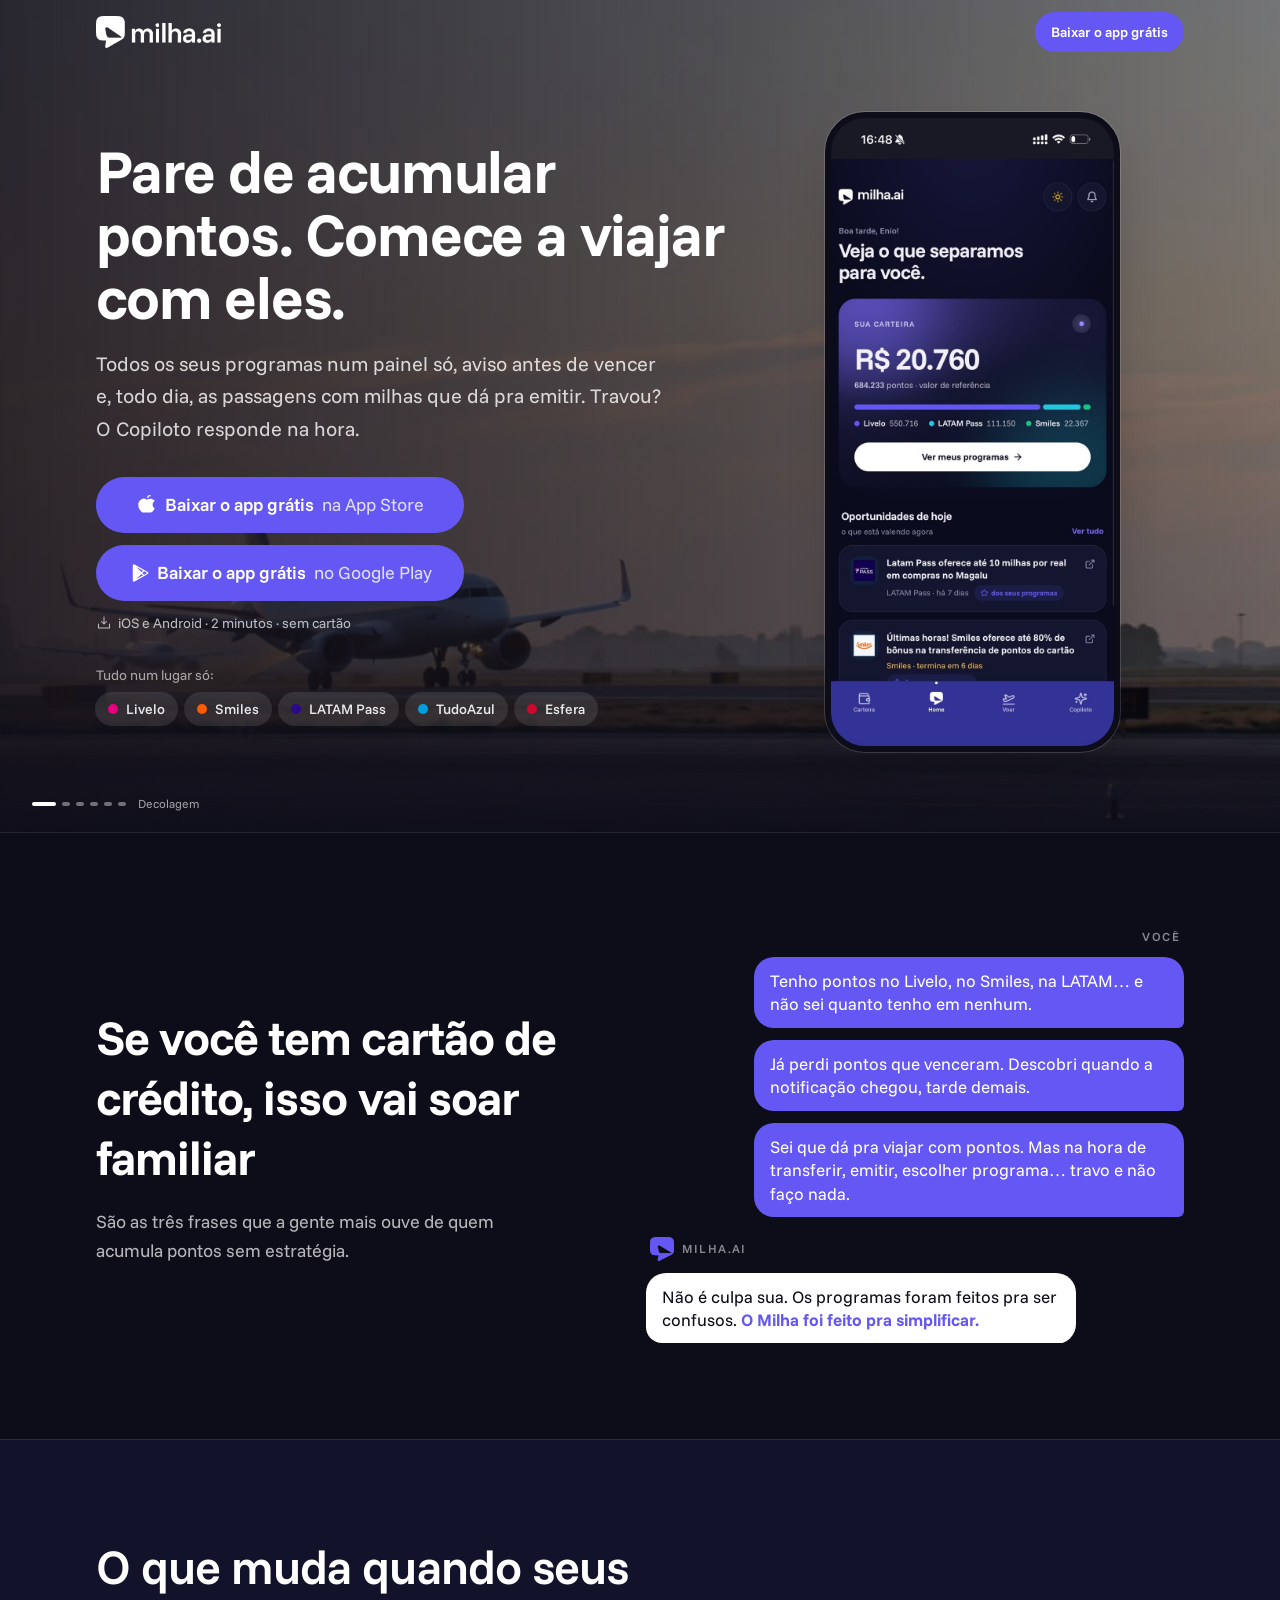
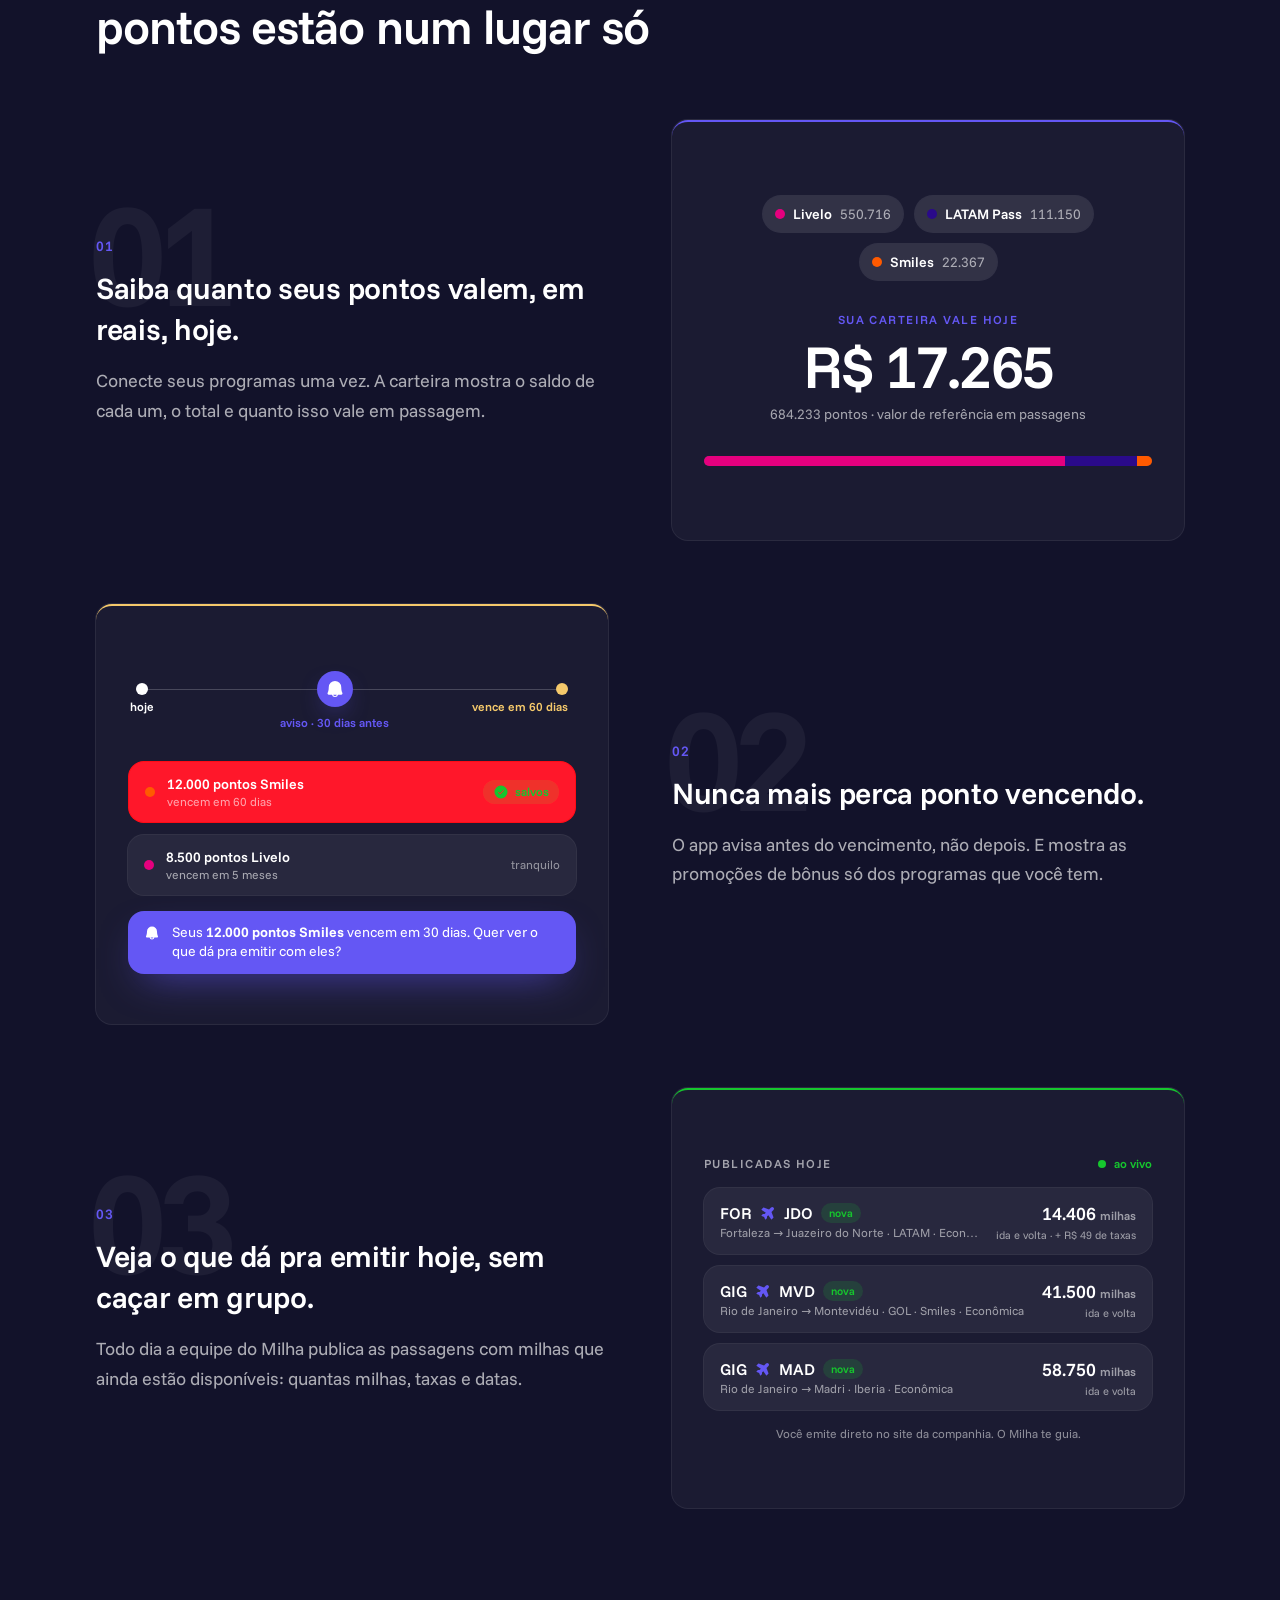
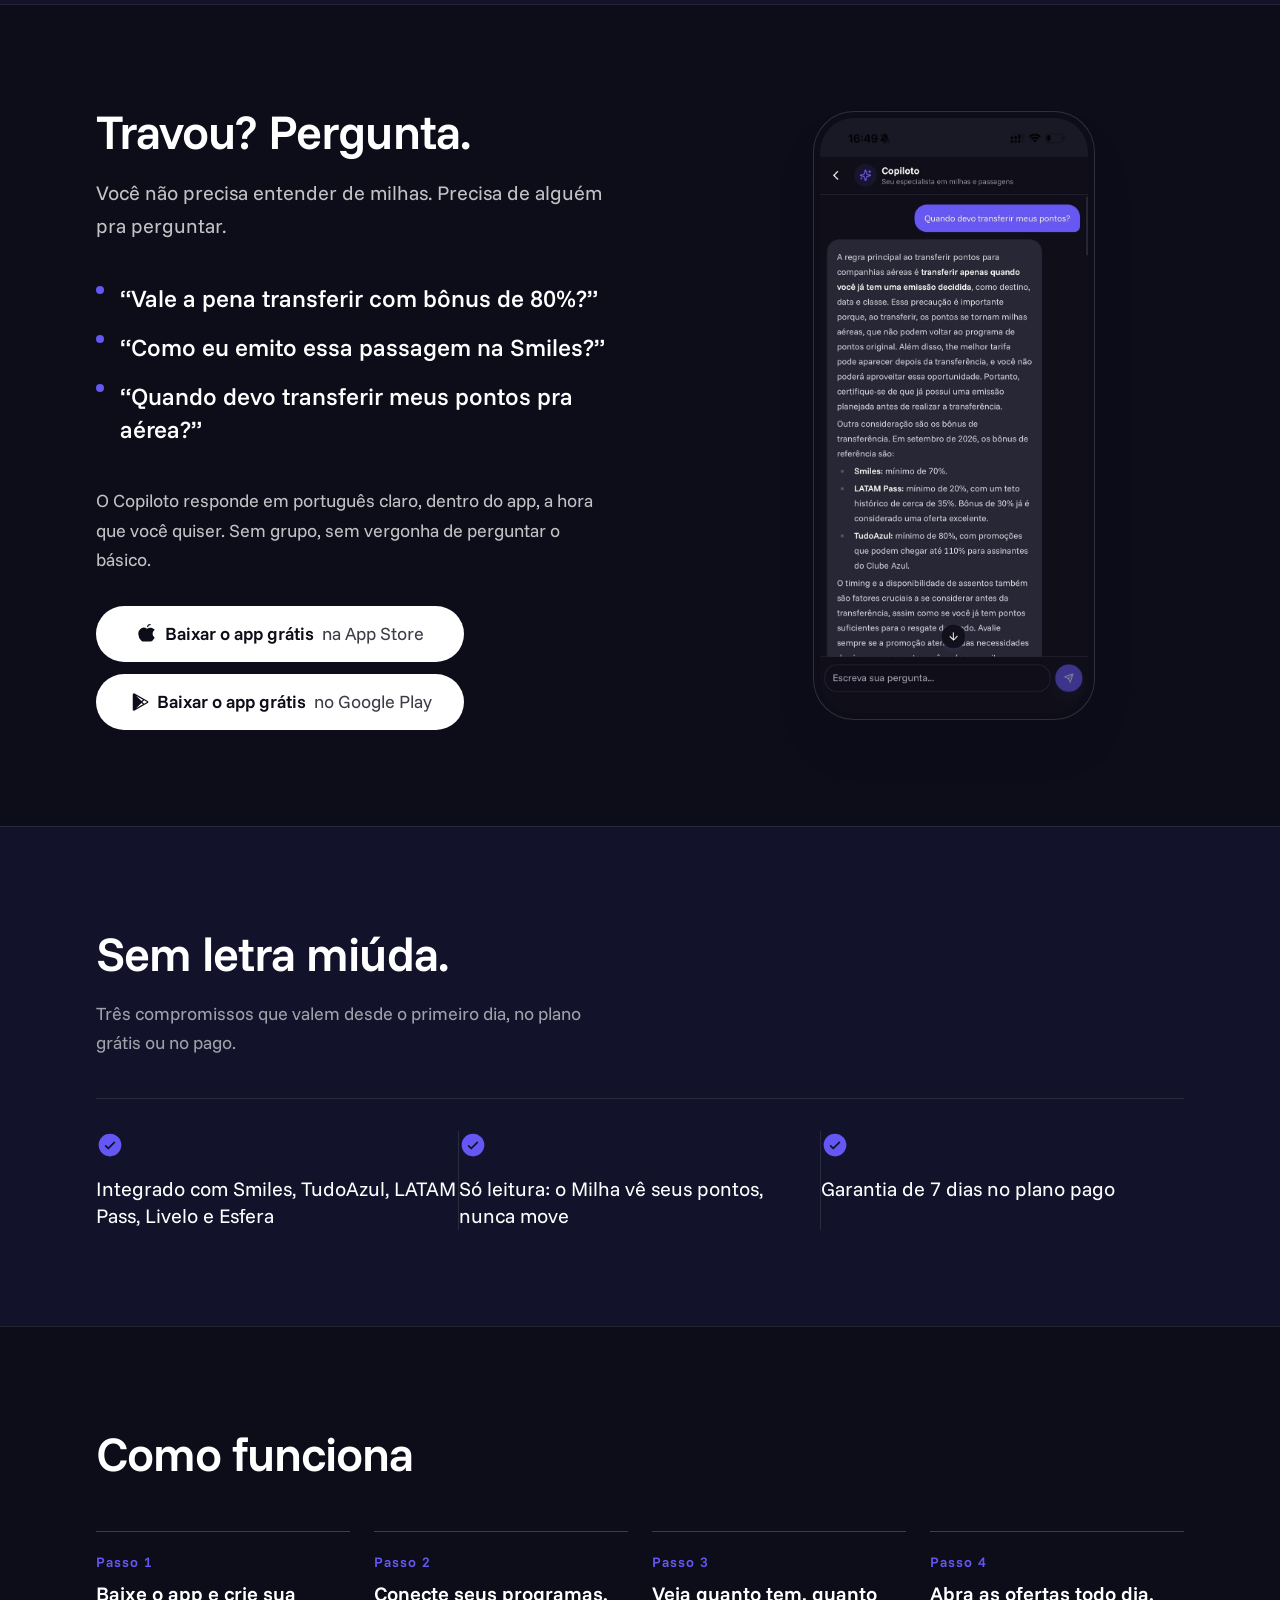
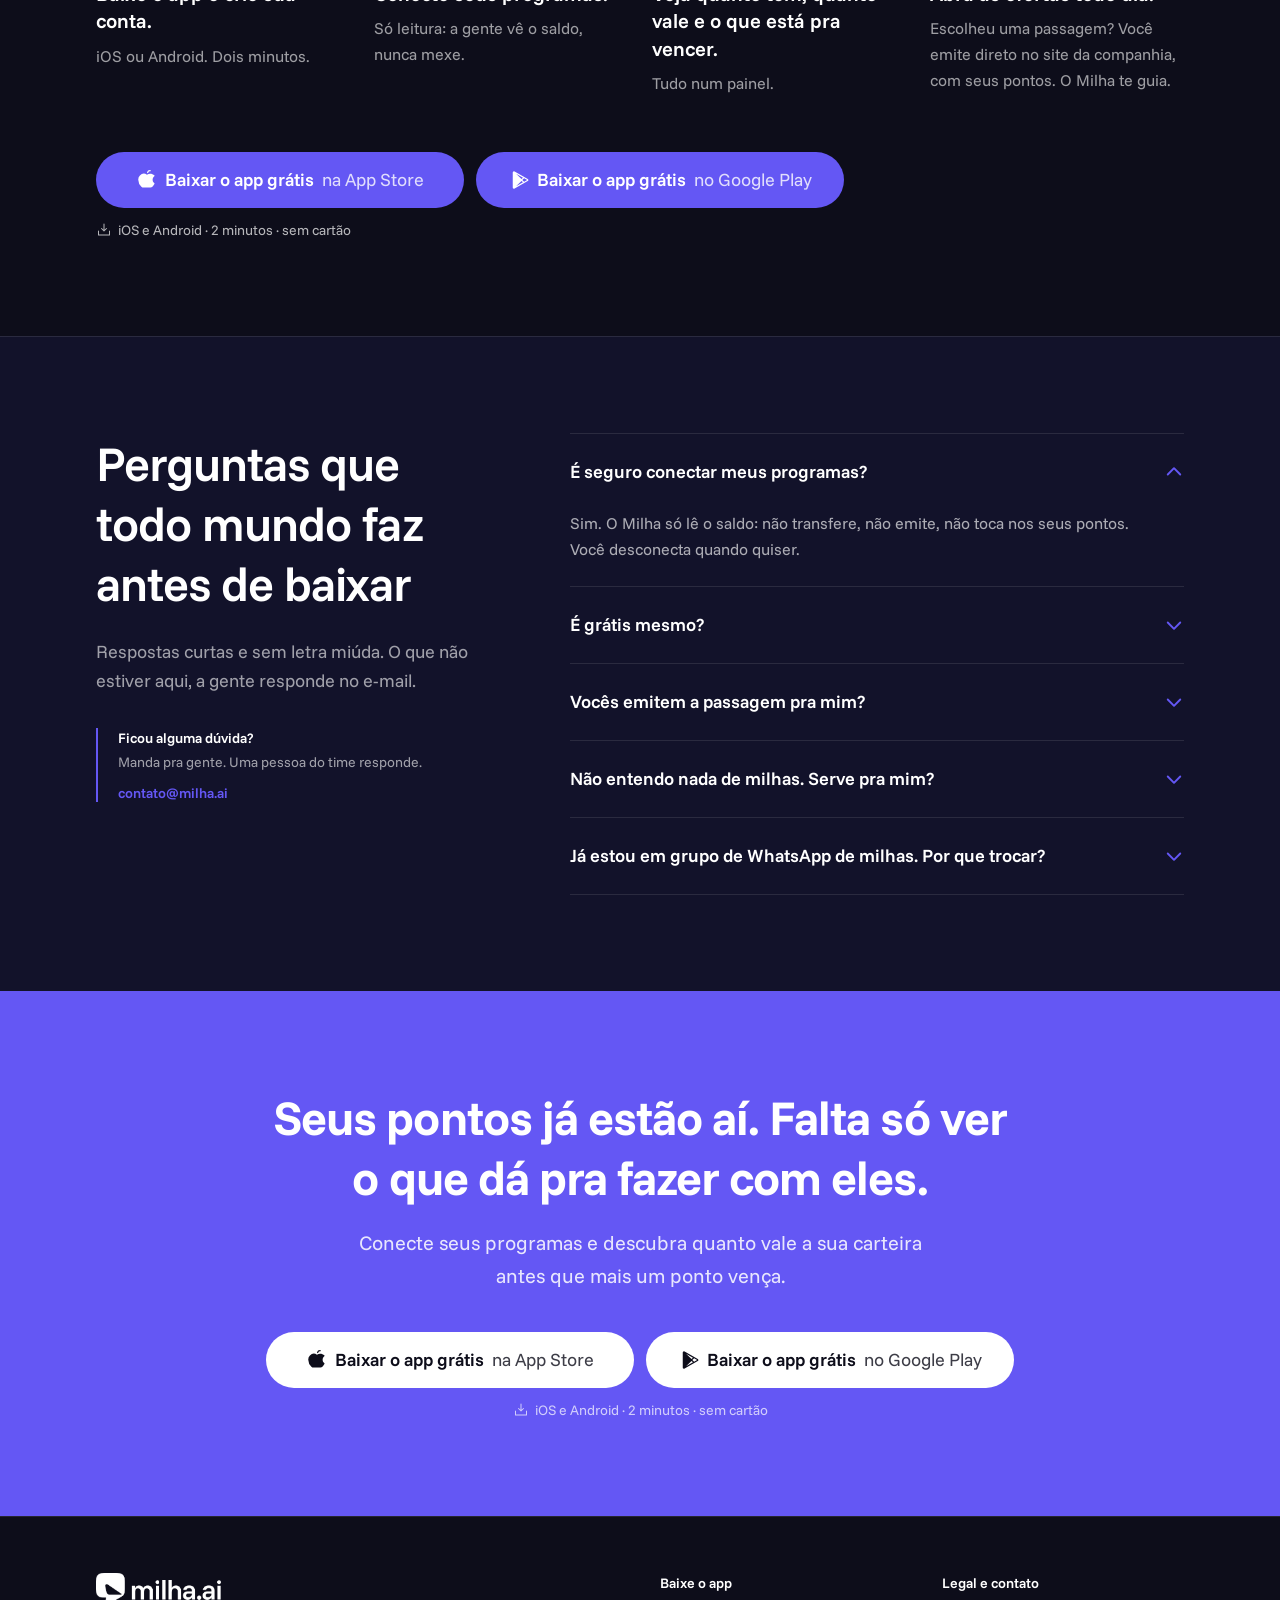
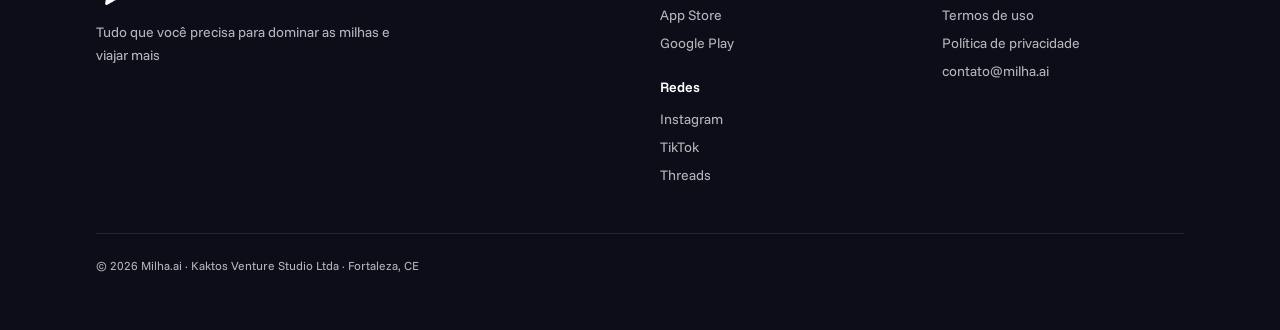
==== commit 0be0e4ab: "feat(lp): swap the home and /inicio pages The Luiz design that lived at /inicio becomes the home, an" ====
--- a/inicio/index.html
+++ b/inicio/index.html
@@ -3,16 +3,15 @@
 <head>
 <meta charset="utf-8">
 <meta name="viewport" content="width=device-width,initial-scale=1,viewport-fit=cover">
-<title>milha.ai — Suas milhas e viagens em um só lugar</title>
-<meta name="description" content="Tenha controle total dos seus pontos e milhas e busque passagens promocionais com a ajuda da inteligência artificial. 12 meses de acesso ao milha.ai.">
-<meta property="og:title" content="milha.ai — Suas milhas e viagens em um só lugar">
-<meta property="og:description" content="Tenha controle total dos seus pontos e milhas e busque passagens promocionais com a ajuda da inteligência artificial.">
+<title>Milha.AI — Gestão de pontos e milhas com IA</title>
+<meta name="description" content="Seus pontos estão espalhados, vencendo e sumindo sem você perceber. O Milha coloca tudo sob controle — em tempo real, num só lugar.">
+<meta property="og:title" content="Milha.AI — Gestão de pontos e milhas com IA">
+<meta property="og:description" content="Seus pontos estão espalhados, vencendo e sumindo sem você perceber. O Milha coloca tudo sob controle — em tempo real, num só lugar.">
 <meta property="og:image" content="https://cdn.prod.website-files.com/686a9606ea710608beee144a/6a4583a4b8b69ce119f8a5a4_open-graph-img-milha-ai-2026.png">
 <meta property="og:type" content="website">
 <meta property="og:url" content="https://milha.ai/inicio/">
-<meta property="og:locale" content="pt_BR">
-<meta name="twitter:title" content="milha.ai — Suas milhas e viagens em um só lugar">
-<meta name="twitter:description" content="Tenha controle total dos seus pontos e milhas e busque passagens promocionais com a ajuda da inteligência artificial.">
+<meta name="twitter:title" content="Milha.AI — Gestão de pontos e milhas com IA">
+<meta name="twitter:description" content="Seus pontos estão espalhados, vencendo e sumindo sem você perceber. O Milha coloca tudo sob controle — em tempo real, num só lugar.">
 <meta name="twitter:card" content="summary_large_image">
 <link rel="canonical" href="https://milha.ai/inicio/">
 <link rel="shortcut icon" href="/images/favicon.png" type="image/x-icon">
@@ -20,8 +19,7 @@
 
 <link rel="preconnect" href="https://fonts.googleapis.com">
 <link rel="preconnect" href="https://fonts.gstatic.com" crossorigin>
-<link href="https://fonts.googleapis.com/css2?family=Funnel+Display:wght@500;600;700;800&family=Funnel+Sans:wght@400;500;600;700&display=swap" rel="stylesheet">
-<link rel="preload" as="image" type="image/webp" href="img/hero-casal-executiva.webp">
+<link href="https://fonts.googleapis.com/css2?family=Funnel+Sans:wght@400;500;600;700;800&display=swap" rel="stylesheet">
 
 <!-- Google Tag Manager -->
 <script>(function(w,d,s,l,i){w[l]=w[l]||[];w[l].push({'gtm.start':
@@ -38,337 +36,33 @@
     y=l.getElementsByTagName(r)[0];y.parentNode.insertBefore(t,y);
 })(window, document, "clarity", "script", "sefo0ipbry");</script>
 
+<style>:root{color-scheme:light;box-sizing:border-box;padding-top:env(safe-area-inset-top,0px);padding-bottom:env(safe-area-inset-bottom,0px)}html{scroll-padding-top:env(safe-area-inset-top,0px)}body{margin:0;padding:0;font:14px -apple-system,BlinkMacSystemFont,sans-serif;background:#faf9f5;color:#141413}img{max-width:100%}[hidden]:not([hidden=until-found i]){display:none!important}</style>
 <style>
-:root {
-  --ink: #17142B;
-  --text: #4A4563;
-  --muted: #5B5672;
-  --brand: #6457F4;
-  --brand-strong: #4537D4;
-  --brand-deep: #2A1660;
-  --lilac: #F7F4FF;
-  --lilac-2: #F1EDFE;
-  --line: #EEEAF8;
-  --line-2: #E4DDFD;
-  --night: #1E1247;
-  --ok: #0B6B49;
-  --ok-bg: #E6F6EF;
-  --alert: #C42B2B;
-  --alert-bg: #FDECEC;
-  --font-body: "Funnel Sans", system-ui, -apple-system, "Segoe UI", Roboto, sans-serif;
-  --font-display: "Funnel Display", "Funnel Sans", system-ui, sans-serif;
-  color-scheme: light;
+@layer properties{@supports (((-webkit-hyphens:none)) and (not (margin-trim:inline))) or ((-moz-orient:inline) and (not (color:rgb(from red r g b)))){*,:before,:after,::backdrop{--tw-translate-x:0;--tw-translate-y:0;--tw-translate-z:0;--tw-border-style:solid;--tw-leading:initial;--tw-font-weight:initial;--tw-tracking:initial;--tw-ordinal:initial;--tw-slashed-zero:initial;--tw-numeric-figure:initial;--tw-numeric-spacing:initial;--tw-numeric-fraction:initial;--tw-shadow:0 0 #0000;--tw-shadow-color:initial;--tw-shadow-alpha:100%;--tw-inset-shadow:0 0 #0000;--tw-inset-shadow-color:initial;--tw-inset-shadow-alpha:100%;--tw-ring-color:initial;--tw-ring-shadow:0 0 #0000;--tw-inset-ring-color:initial;--tw-inset-ring-shadow:0 0 #0000;--tw-ring-inset:initial;--tw-ring-offset-width:0px;--tw-ring-offset-color:#fff;--tw-ring-offset-shadow:0 0 #0000;--tw-outline-style:solid;--tw-blur:initial;--tw-brightness:initial;--tw-contrast:initial;--tw-grayscale:initial;--tw-hue-rotate:initial;--tw-invert:initial;--tw-opacity:initial;--tw-saturate:initial;--tw-sepia:initial;--tw-drop-shadow:initial;--tw-drop-shadow-color:initial;--tw-drop-shadow-alpha:100%;--tw-drop-shadow-size:initial;--tw-backdrop-blur:initial;--tw-backdrop-brightness:initial;--tw-backdrop-contrast:initial;--tw-backdrop-grayscale:initial;--tw-backdrop-hue-rotate:initial;--tw-backdrop-invert:initial;--tw-backdrop-opacity:initial;--tw-backdrop-saturate:initial;--tw-backdrop-sepia:initial;--tw-duration:initial;--tw-divide-x-reverse:0}}}@layer theme{:root,:host{--font-sans:"Funnel Sans", ui-sans-serif, system-ui, -apple-system, "Segoe UI", Roboto, sans-serif;--font-mono:ui-monospace, SFMono-Regular, Menlo, Monaco, Consolas, "Liberation Mono", "Courier New", monospace;--color-white:#fff;--spacing:.25rem;--container-xs:20rem;--container-sm:24rem;--container-md:28rem;--container-lg:32rem;--container-xl:36rem;--container-2xl:42rem;--container-3xl:48rem;--container-6xl:72rem;--text-xs:.75rem;--text-xs--line-height:calc(1 / .75);--text-sm:.875rem;--text-sm--line-height:calc(1.25 / .875);--text-base:1rem;--text-base--line-height:calc(1.5 / 1);--text-lg:1.125rem;--text-lg--line-height:calc(1.75 / 1.125);--text-xl:1.25rem;--text-xl--line-height:calc(1.75 / 1.25);--text-2xl:1.5rem;--text-2xl--line-height:calc(2 / 1.5);--text-3xl:1.875rem;--text-3xl--line-height:calc(2.25 / 1.875);--text-4xl:2.25rem;--text-4xl--line-height:calc(2.5 / 2.25);--text-5xl:3rem;--text-5xl--line-height:1;--text-6xl:3.75rem;--text-6xl--line-height:1;--font-weight-normal:400;--font-weight-medium:500;--font-weight-semibold:600;--font-weight-bold:700;--leading-tight:1.25;--leading-snug:1.375;--leading-relaxed:1.625;--blur-3xl:64px;--default-transition-duration:.15s;--default-transition-timing-function:cubic-bezier(.4, 0, .2, 1);--default-font-family:"Funnel Sans", ui-sans-serif, system-ui, -apple-system, "Segoe UI", Roboto, sans-serif;--default-mono-font-family:var(--font-mono);--radius-card:var(--radius-card);--radius-pill:var(--radius-pill)}}@layer base{*,:after,:before,::backdrop{box-sizing:border-box;border:0 solid;margin:0;padding:0}::file-selector-button{box-sizing:border-box;border:0 solid;margin:0;padding:0}html,:host{-webkit-text-size-adjust:100%;tab-size:4;line-height:1.5;font-family:var(--default-font-family,-apple-system, BlinkMacSystemFont, "Segoe UI", Roboto, "Helvetica Neue", "Noto Sans", Arial, sans-serif, "Apple Color Emoji", "Segoe UI Emoji", "Segoe UI Symbol", "Noto Color Emoji");font-feature-settings:var(--default-font-feature-settings,normal);font-variation-settings:var(--default-font-variation-settings,normal);-webkit-tap-highlight-color:transparent}hr{height:0;color:inherit;border-top-width:1px}abbr:where([title]){-webkit-text-decoration:underline dotted;text-decoration:underline dotted}h1,h2,h3,h4,h5,h6{font-size:inherit;font-weight:inherit}a{color:inherit;-webkit-text-decoration:inherit;-webkit-text-decoration:inherit;-webkit-text-decoration:inherit;-webkit-text-decoration:inherit;text-decoration:inherit}b,strong{font-weight:bolder}code,kbd,samp,pre{font-family:var(--default-mono-font-family,ui-monospace, SFMono-Regular, Menlo, Monaco, Consolas, "Liberation Mono", "Courier New", monospace);font-feature-settings:var(--default-mono-font-feature-settings,normal);font-variation-settings:var(--default-mono-font-variation-settings,normal);font-size:1em}small{font-size:80%}sub,sup{vertical-align:baseline;font-size:75%;line-height:0;position:relative}sub{bottom:-.25em}sup{top:-.5em}table{text-indent:0;border-color:inherit;border-collapse:collapse}:-moz-focusring:where(:not(iframe)){outline:auto}progress{vertical-align:baseline}summary{display:list-item}ol,ul,menu{list-style:none}img,svg,video,canvas,audio,iframe,embed,object{vertical-align:middle;display:block}img,video{max-width:100%;height:auto}button,input,select,optgroup,textarea{font:inherit;font-feature-settings:inherit;font-variation-settings:inherit;letter-spacing:inherit;color:inherit;opacity:1;background-color:#0000;border-radius:0}::file-selector-button{font:inherit;font-feature-settings:inherit;font-variation-settings:inherit;letter-spacing:inherit;color:inherit;opacity:1;background-color:#0000;border-radius:0}:where(select:is([multiple],[size])) optgroup{font-weight:bolder}:where(select:is([multiple],[size])) optgroup option{padding-inline-start:20px}::file-selector-button{margin-inline-end:4px}::placeholder{opacity:1}@supports (not ((-webkit-appearance:-apple-pay-button))) or (contain-intrinsic-size:1px){::placeholder{color:currentColor}@supports (color:color-mix(in lab, red, red)){::placeholder{color:color-mix(in oklab, currentcolor 50%, transparent)}}}textarea{resize:vertical}::-webkit-search-decoration{-webkit-appearance:none}::-webkit-date-and-time-value{min-height:1lh;text-align:inherit}::-webkit-datetime-edit{display:inline-flex}::-webkit-datetime-edit-fields-wrapper{padding:0}::-webkit-datetime-edit{padding-block:0}::-webkit-datetime-edit-year-field{padding-block:0}::-webkit-datetime-edit-month-field{padding-block:0}::-webkit-datetime-edit-day-field{padding-block:0}::-webkit-datetime-edit-hour-field{padding-block:0}::-webkit-datetime-edit-minute-field{padding-block:0}::-webkit-datetime-edit-second-field{padding-block:0}::-webkit-datetime-edit-millisecond-field{padding-block:0}::-webkit-datetime-edit-meridiem-field{padding-block:0}::-webkit-calendar-picker-indicator{line-height:1}:-moz-ui-invalid{box-shadow:none}button,input:where([type=button],[type=reset],[type=submit]){appearance:button}::file-selector-button{appearance:button}::-webkit-inner-spin-button{height:auto}::-webkit-outer-spin-button{height:auto}[hidden]:where(:not([hidden=until-found])){display:none!important}}@layer components;@layer utilities{.pointer-events-none{pointer-events:none}.sr-only{clip-path:inset(50%);white-space:nowrap;border-width:0;width:1px;height:1px;margin:-1px;padding:0;position:absolute;overflow:hidden}.absolute{position:absolute}.fixed{position:fixed}.relative{position:relative}.-inset-12{inset:calc(var(--spacing) * -12)}.inset-0{inset:0}.inset-x-0{inset-inline:0}.-top-10{top:calc(var(--spacing) * -10)}.top-0{top:0}.top-4{top:calc(var(--spacing) * 4)}.top-8{top:calc(var(--spacing) * 8)}.top-11{top:calc(var(--spacing) * 11)}.right-0{right:0}.bottom-0{bottom:0}.bottom-5{bottom:calc(var(--spacing) * 5)}.-left-2{left:calc(var(--spacing) * -2)}.left-0{left:0}.left-1\/2{left:50%}.left-5{left:calc(var(--spacing) * 5)}.left-\[46\%\]{left:46%}.isolate{isolation:isolate}.-z-10{z-index:calc(10 * -1)}.z-50{z-index:50}.container{width:100%}@media (min-width:40rem){.container{max-width:40rem}}@media (min-width:48rem){.container{max-width:48rem}}@media (min-width:64rem){.container{max-width:64rem}}@media (min-width:80rem){.container{max-width:80rem}}@media (min-width:96rem){.container{max-width:96rem}}.mx-2{margin-inline:calc(var(--spacing) * 2)}.mx-auto{margin-inline:auto}.mt-0\.5{margin-top:calc(var(--spacing) * .5)}.mt-1{margin-top:var(--spacing)}.mt-2{margin-top:calc(var(--spacing) * 2)}.mt-3{margin-top:calc(var(--spacing) * 3)}.mt-4{margin-top:calc(var(--spacing) * 4)}.mt-5{margin-top:calc(var(--spacing) * 5)}.mt-6{margin-top:calc(var(--spacing) * 6)}.mt-8{margin-top:calc(var(--spacing) * 8)}.mt-10{margin-top:calc(var(--spacing) * 10)}.mt-12{margin-top:calc(var(--spacing) * 12)}.mt-14{margin-top:calc(var(--spacing) * 14)}.mr-1{margin-right:var(--spacing)}.block{display:block}.flex{display:flex}.grid{display:grid}.hidden{display:none}.inline-flex{display:inline-flex}.aspect-\[9\/19\.5\]{aspect-ratio:9/19.5}.size-1\.5{width:calc(var(--spacing) * 1.5);height:calc(var(--spacing) * 1.5)}.size-2{width:calc(var(--spacing) * 2);height:calc(var(--spacing) * 2)}.size-2\.5{width:calc(var(--spacing) * 2.5);height:calc(var(--spacing) * 2.5)}.size-3{width:calc(var(--spacing) * 3);height:calc(var(--spacing) * 3)}.size-4{width:calc(var(--spacing) * 4);height:calc(var(--spacing) * 4)}.size-5{width:calc(var(--spacing) * 5);height:calc(var(--spacing) * 5)}.size-6{width:calc(var(--spacing) * 6);height:calc(var(--spacing) * 6)}.size-7{width:calc(var(--spacing) * 7);height:calc(var(--spacing) * 7)}.size-9{width:calc(var(--spacing) * 9);height:calc(var(--spacing) * 9)}.h-1{height:var(--spacing)}.h-2\.5{height:calc(var(--spacing) * 2.5)}.h-4{height:calc(var(--spacing) * 4)}.h-8{height:calc(var(--spacing) * 8)}.h-10{height:calc(var(--spacing) * 10)}.h-12{height:calc(var(--spacing) * 12)}.h-14{height:calc(var(--spacing) * 14)}.h-16{height:calc(var(--spacing) * 16)}.h-40{height:calc(var(--spacing) * 40)}.h-full{height:100%}.h-px{height:1px}.min-h-0{min-height:0}.min-h-10{min-height:calc(var(--spacing) * 10)}.min-h-\[360px\]{min-height:360px}.min-h-full{min-height:100%}.w-2{width:calc(var(--spacing) * 2)}.w-6{width:calc(var(--spacing) * 6)}.w-\[240px\]{width:240px}.w-auto{width:auto}.w-fit{width:fit-content}.w-full{width:100%}.max-w-2xl{max-width:var(--container-2xl)}.max-w-3xl{max-width:var(--container-3xl)}.max-w-6xl{max-width:var(--container-6xl)}.max-w-\[88\%\]{max-width:88%}.max-w-lg{max-width:var(--container-lg)}.max-w-md{max-width:var(--container-md)}.max-w-sm{max-width:var(--container-sm)}.max-w-xl{max-width:var(--container-xl)}.max-w-xs{max-width:var(--container-xs)}.min-w-0{min-width:0}.flex-1{flex:1}.shrink-0{flex-shrink:0}.-translate-x-1\/2{--tw-translate-x:calc(calc(1 / 2 * 100%) * -1);translate:var(--tw-translate-x) var(--tw-translate-y)}.-translate-y-1\/2{--tw-translate-y:calc(calc(1 / 2 * 100%) * -1);translate:var(--tw-translate-x) var(--tw-translate-y)}.scroll-mt-24{scroll-margin-top:calc(var(--spacing) * 24)}.flex-col{flex-direction:column}.flex-wrap{flex-wrap:wrap}.items-center{align-items:center}.items-start{align-items:flex-start}.justify-between{justify-content:space-between}.justify-center{justify-content:center}.justify-start{justify-content:flex-start}.gap-1{gap:var(--spacing)}.gap-1\.5{gap:calc(var(--spacing) * 1.5)}.gap-2{gap:calc(var(--spacing) * 2)}.gap-3{gap:calc(var(--spacing) * 3)}.gap-4{gap:calc(var(--spacing) * 4)}.gap-5{gap:calc(var(--spacing) * 5)}.gap-6{gap:calc(var(--spacing) * 6)}.gap-8{gap:calc(var(--spacing) * 8)}.gap-10{gap:calc(var(--spacing) * 10)}.gap-12{gap:calc(var(--spacing) * 12)}.gap-x-3{column-gap:calc(var(--spacing) * 3)}.gap-y-2{row-gap:calc(var(--spacing) * 2)}.self-end{align-self:flex-end}.self-start{align-self:flex-start}.truncate{text-overflow:ellipsis;white-space:nowrap;overflow:hidden}.overflow-hidden{overflow:hidden}.rounded-\[20px\]{border-radius:20px}.rounded-\[40px\]{border-radius:40px}.rounded-card{border-radius:var(--radius-card)}.rounded-full{border-radius:3.40282e38px}.rounded-pill{border-radius:var(--radius-pill)}.rounded-br-\[6px\]{border-bottom-right-radius:6px}.rounded-bl-\[6px\]{border-bottom-left-radius:6px}.border{border-style:var(--tw-border-style);border-width:1px}.border-\[6px\]{border-style:var(--tw-border-style);border-width:6px}.border-t{border-top-style:var(--tw-border-style);border-top-width:1px}.border-t-2{border-top-style:var(--tw-border-style);border-top-width:2px}.border-b{border-bottom-style:var(--tw-border-style);border-bottom-width:1px}.border-l-2{border-left-style:var(--tw-border-style);border-left-width:2px}.border-amber-line,.border-amber-line\/50{border-color:var(--amber-line)}@supports (color:color-mix(in lab, red, red)){.border-amber-line\/50{border-color:color-mix(in oklab, var(--amber-line) 50%, transparent)}}.border-brand{border-color:var(--brand)}.border-ink{border-color:var(--ink)}.border-line{border-color:var(--line)}.border-success{border-color:var(--success)}.border-transparent{border-color:#0000}.border-white\/10{border-color:#ffffff1a}@supports (color:color-mix(in lab, red, red)){.border-white\/10{border-color:color-mix(in oklab, var(--color-white) 10%, transparent)}}.border-white\/15{border-color:#ffffff26}@supports (color:color-mix(in lab, red, red)){.border-white\/15{border-color:color-mix(in oklab, var(--color-white) 15%, transparent)}}.border-white\/20{border-color:#fff3}@supports (color:color-mix(in lab, red, red)){.border-white\/20{border-color:color-mix(in oklab, var(--color-white) 20%, transparent)}}.bg-\[\#E5007E\]{background-color:#e5007e}.bg-\[\#FF5A00\]{background-color:#ff5a00}.bg-amber-line,.bg-amber-line\/15{background-color:var(--amber-line)}@supports (color:color-mix(in lab, red, red)){.bg-amber-line\/15{background-color:color-mix(in oklab, var(--amber-line) 15%, transparent)}}.bg-brand{background-color:var(--brand)}.bg-brand-soft{background-color:var(--brand-soft)}.bg-brand\/25{background-color:var(--brand)}@supports (color:color-mix(in lab, red, red)){.bg-brand\/25{background-color:color-mix(in oklab, var(--brand) 25%, transparent)}}.bg-brand\/85{background-color:var(--brand)}@supports (color:color-mix(in lab, red, red)){.bg-brand\/85{background-color:color-mix(in oklab, var(--brand) 85%, transparent)}}.bg-ink,.bg-ink\/85{background-color:var(--ink)}@supports (color:color-mix(in lab, red, red)){.bg-ink\/85{background-color:color-mix(in oklab, var(--ink) 85%, transparent)}}.bg-success,.bg-success\/10{background-color:var(--success)}@supports (color:color-mix(in lab, red, red)){.bg-success\/10{background-color:color-mix(in oklab, var(--success) 10%, transparent)}}.bg-success\/15{background-color:var(--success)}@supports (color:color-mix(in lab, red, red)){.bg-success\/15{background-color:color-mix(in oklab, var(--success) 15%, transparent)}}.bg-surface{background-color:var(--surface)}.bg-transparent{background-color:#0000}.bg-white{background-color:var(--color-white)}.bg-white\/10{background-color:#ffffff1a}@supports (color:color-mix(in lab, red, red)){.bg-white\/10{background-color:color-mix(in oklab, var(--color-white) 10%, transparent)}}.bg-white\/20{background-color:#fff3}@supports (color:color-mix(in lab, red, red)){.bg-white\/20{background-color:color-mix(in oklab, var(--color-white) 20%, transparent)}}.bg-white\/40{background-color:#fff6}@supports (color:color-mix(in lab, red, red)){.bg-white\/40{background-color:color-mix(in oklab, var(--color-white) 40%, transparent)}}.bg-white\/\[0\.04\]{background-color:#ffffff0a}@supports (color:color-mix(in lab, red, red)){.bg-white\/\[0\.04\]{background-color:color-mix(in oklab, var(--color-white) 4%, transparent)}}.bg-white\/\[0\.06\]{background-color:#ffffff0f}@supports (color:color-mix(in lab, red, red)){.bg-white\/\[0\.06\]{background-color:color-mix(in oklab, var(--color-white) 6%, transparent)}}.bg-\[linear-gradient\(to_right\,rgba\(13\,13\,26\,0\.86\)_0\%\,rgba\(13\,13\,26\,0\.62\)_55\%\,rgba\(13\,13\,26\,0\.35\)_100\%\)\]{background-image:linear-gradient(90deg,#0d0d1adb 0%,#0d0d1a9e 55%,#0d0d1a59 100%)}.bg-\[linear-gradient\(to_top\,rgba\(13\,13\,26\,0\.9\)\,transparent\)\]{background-image:linear-gradient(#0000,#0d0d1ae6)}.object-cover{object-fit:cover}.p-0{padding:0}.p-5{padding:calc(var(--spacing) * 5)}.p-6{padding:calc(var(--spacing) * 6)}.px-2{padding-inline:calc(var(--spacing) * 2)}.px-2\.5{padding-inline:calc(var(--spacing) * 2.5)}.px-3{padding-inline:calc(var(--spacing) * 3)}.px-4{padding-inline:calc(var(--spacing) * 4)}.px-5{padding-inline:calc(var(--spacing) * 5)}.px-6{padding-inline:calc(var(--spacing) * 6)}.px-7{padding-inline:calc(var(--spacing) * 7)}.py-0\.5{padding-block:calc(var(--spacing) * .5)}.py-1{padding-block:var(--spacing)}.py-1\.5{padding-block:calc(var(--spacing) * 1.5)}.py-2{padding-block:calc(var(--spacing) * 2)}.py-3{padding-block:calc(var(--spacing) * 3)}.py-5{padding-block:calc(var(--spacing) * 5)}.py-14{padding-block:calc(var(--spacing) * 14)}.py-16{padding-block:calc(var(--spacing) * 16)}.pt-0{padding-top:0}.pt-5{padding-top:calc(var(--spacing) * 5)}.pt-6{padding-top:calc(var(--spacing) * 6)}.pt-8{padding-top:calc(var(--spacing) * 8)}.pt-24{padding-top:calc(var(--spacing) * 24)}.pr-1{padding-right:var(--spacing)}.pr-10{padding-right:calc(var(--spacing) * 10)}.pb-6{padding-bottom:calc(var(--spacing) * 6)}.pb-16{padding-bottom:calc(var(--spacing) * 16)}.pl-1{padding-left:var(--spacing)}.pl-5{padding-left:calc(var(--spacing) * 5)}.text-center{text-align:center}.text-left{text-align:left}.text-right{text-align:right}.text-2xl{font-size:var(--text-2xl);line-height:var(--tw-leading,var(--text-2xl--line-height))}.text-3xl{font-size:var(--text-3xl);line-height:var(--tw-leading,var(--text-3xl--line-height))}.text-4xl{font-size:var(--text-4xl);line-height:var(--tw-leading,var(--text-4xl--line-height))}.text-5xl{font-size:var(--text-5xl);line-height:var(--tw-leading,var(--text-5xl--line-height))}.text-base{font-size:var(--text-base);line-height:var(--tw-leading,var(--text-base--line-height))}.text-lg{font-size:var(--text-lg);line-height:var(--tw-leading,var(--text-lg--line-height))}.text-sm{font-size:var(--text-sm);line-height:var(--tw-leading,var(--text-sm--line-height))}.text-xl{font-size:var(--text-xl);line-height:var(--tw-leading,var(--text-xl--line-height))}.text-xs{font-size:var(--text-xs);line-height:var(--tw-leading,var(--text-xs--line-height))}.text-\[2\.15rem\]{font-size:2.15rem}.text-\[7rem\]{font-size:7rem}.text-\[11px\]{font-size:11px}.leading-\[1\.05\]{--tw-leading:1.05;line-height:1.05}.leading-none{--tw-leading:1;line-height:1}.leading-relaxed{--tw-leading:var(--leading-relaxed);line-height:var(--leading-relaxed)}.leading-snug{--tw-leading:var(--leading-snug);line-height:var(--leading-snug)}.leading-tight{--tw-leading:var(--leading-tight);line-height:var(--leading-tight)}.font-bold{--tw-font-weight:var(--font-weight-bold);font-weight:var(--font-weight-bold)}.font-medium{--tw-font-weight:var(--font-weight-medium);font-weight:var(--font-weight-medium)}.font-normal{--tw-font-weight:var(--font-weight-normal);font-weight:var(--font-weight-normal)}.font-semibold{--tw-font-weight:var(--font-weight-semibold);font-weight:var(--font-weight-semibold)}.tracking-\[-0\.01em\]{--tw-tracking:-.01em;letter-spacing:-.01em}.tracking-\[-0\.02em\]{--tw-tracking:-.02em;letter-spacing:-.02em}.tracking-\[-0\.03em\]{--tw-tracking:-.03em;letter-spacing:-.03em}.tracking-\[-0\.06em\]{--tw-tracking:-.06em;letter-spacing:-.06em}.tracking-\[0\.08em\]{--tw-tracking:.08em;letter-spacing:.08em}.tracking-\[0\.12em\]{--tw-tracking:.12em;letter-spacing:.12em}.whitespace-nowrap{white-space:nowrap}.text-amber-line{color:var(--amber-line)}.text-brand{color:var(--brand)}.text-ink{color:var(--ink)}.text-muted{color:var(--muted)}.text-success{color:var(--success)}.text-white{color:var(--color-white)}.text-white\/50{color:#ffffff80}@supports (color:color-mix(in lab, red, red)){.text-white\/50{color:color-mix(in oklab, var(--color-white) 50%, transparent)}}.text-white\/55{color:#ffffff8c}@supports (color:color-mix(in lab, red, red)){.text-white\/55{color:color-mix(in oklab, var(--color-white) 55%, transparent)}}.text-white\/60{color:#fff9}@supports (color:color-mix(in lab, red, red)){.text-white\/60{color:color-mix(in oklab, var(--color-white) 60%, transparent)}}.text-white\/65{color:#ffffffa6}@supports (color:color-mix(in lab, red, red)){.text-white\/65{color:color-mix(in oklab, var(--color-white) 65%, transparent)}}.text-white\/70{color:#ffffffb3}@supports (color:color-mix(in lab, red, red)){.text-white\/70{color:color-mix(in oklab, var(--color-white) 70%, transparent)}}.text-white\/75{color:#ffffffbf}@supports (color:color-mix(in lab, red, red)){.text-white\/75{color:color-mix(in oklab, var(--color-white) 75%, transparent)}}.text-white\/80{color:#fffc}@supports (color:color-mix(in lab, red, red)){.text-white\/80{color:color-mix(in oklab, var(--color-white) 80%, transparent)}}.text-white\/85{color:#ffffffd9}@supports (color:color-mix(in lab, red, red)){.text-white\/85{color:color-mix(in oklab, var(--color-white) 85%, transparent)}}.text-white\/90{color:#ffffffe6}@supports (color:color-mix(in lab, red, red)){.text-white\/90{color:color-mix(in oklab, var(--color-white) 90%, transparent)}}.text-white\/\[0\.05\]{color:#ffffff0d}@supports (color:color-mix(in lab, red, red)){.text-white\/\[0\.05\]{color:color-mix(in oklab, var(--color-white) 5%, transparent)}}.uppercase{text-transform:uppercase}.tabular-nums{--tw-numeric-spacing:tabular-nums;font-variant-numeric:var(--tw-ordinal,) var(--tw-slashed-zero,) var(--tw-numeric-figure,) var(--tw-numeric-spacing,) var(--tw-numeric-fraction,)}.antialiased{-webkit-font-smoothing:antialiased;-moz-osx-font-smoothing:grayscale}.opacity-80{opacity:.8}.shadow-\[0_10px_24px_-10px_rgba\(100\,87\,244\,0\.8\)\]{--tw-shadow:0 10px 24px -10px var(--tw-shadow-color,#6457f4cc);box-shadow:var(--tw-inset-shadow), var(--tw-inset-ring-shadow), var(--tw-ring-offset-shadow), var(--tw-ring-shadow), var(--tw-shadow)}.shadow-\[0_16px_40px_-16px_rgba\(100\,87\,244\,0\.7\)\]{--tw-shadow:0 16px 40px -16px var(--tw-shadow-color,#6457f4b3);box-shadow:var(--tw-inset-shadow), var(--tw-inset-ring-shadow), var(--tw-ring-offset-shadow), var(--tw-ring-shadow), var(--tw-shadow)}.shadow-\[0_30px_60px_-30px_rgba\(13\,13\,26\,0\.45\)\]{--tw-shadow:0 30px 60px -30px var(--tw-shadow-color,#0d0d1a73);box-shadow:var(--tw-inset-shadow), var(--tw-inset-ring-shadow), var(--tw-ring-offset-shadow), var(--tw-ring-shadow), var(--tw-shadow)}.ring-1{--tw-ring-shadow:var(--tw-ring-inset,) 0 0 0 calc(1px + var(--tw-ring-offset-width)) var(--tw-ring-color,currentcolor);box-shadow:var(--tw-inset-shadow), var(--tw-inset-ring-shadow), var(--tw-ring-offset-shadow), var(--tw-ring-shadow), var(--tw-shadow)}.ring-white\/10{--tw-ring-color:#ffffff1a}@supports (color:color-mix(in lab, red, red)){.ring-white\/10{--tw-ring-color:color-mix(in oklab, var(--color-white) 10%, transparent)}}.ring-white\/15{--tw-ring-color:#ffffff26}@supports (color:color-mix(in lab, red, red)){.ring-white\/15{--tw-ring-color:color-mix(in oklab, var(--color-white) 15%, transparent)}}.outline{outline-style:var(--tw-outline-style);outline-width:1px}.blur-3xl{--tw-blur:blur(var(--blur-3xl));filter:var(--tw-blur,) var(--tw-brightness,) var(--tw-contrast,) var(--tw-grayscale,) var(--tw-hue-rotate,) var(--tw-invert,) var(--tw-saturate,) var(--tw-sepia,) var(--tw-drop-shadow,)}.backdrop-blur{--tw-backdrop-blur:blur(8px);-webkit-backdrop-filter:var(--tw-backdrop-blur,) var(--tw-backdrop-brightness,) var(--tw-backdrop-contrast,) var(--tw-backdrop-grayscale,) var(--tw-backdrop-hue-rotate,) var(--tw-backdrop-invert,) var(--tw-backdrop-opacity,) var(--tw-backdrop-saturate,) var(--tw-backdrop-sepia,);backdrop-filter:var(--tw-backdrop-blur,) var(--tw-backdrop-brightness,) var(--tw-backdrop-contrast,) var(--tw-backdrop-grayscale,) var(--tw-backdrop-hue-rotate,) var(--tw-backdrop-invert,) var(--tw-backdrop-opacity,) var(--tw-backdrop-saturate,) var(--tw-backdrop-sepia,)}.transition{transition-property:color,background-color,border-color,outline-color,text-decoration-color,fill,stroke,--tw-gradient-from,--tw-gradient-via,--tw-gradient-to,opacity,box-shadow,transform,translate,scale,rotate,filter,-webkit-backdrop-filter,backdrop-filter,display,content-visibility,overlay,pointer-events;transition-timing-function:var(--tw-ease,var(--default-transition-timing-function));transition-duration:var(--tw-duration,var(--default-transition-duration))}.transition-\[background-color\,box-shadow\,border-color\]{transition-property:background-color,box-shadow,border-color;transition-timing-function:var(--tw-ease,var(--default-transition-timing-function));transition-duration:var(--tw-duration,var(--default-transition-duration))}.transition-\[width\,background-color\]{transition-property:width,background-color;transition-timing-function:var(--tw-ease,var(--default-transition-timing-function));transition-duration:var(--tw-duration,var(--default-transition-duration))}.transition-colors{transition-property:color,background-color,border-color,outline-color,text-decoration-color,fill,stroke,--tw-gradient-from,--tw-gradient-via,--tw-gradient-to;transition-timing-function:var(--tw-ease,var(--default-transition-timing-function));transition-duration:var(--tw-duration,var(--default-transition-duration))}.transition-transform{transition-property:transform,translate,scale,rotate;transition-timing-function:var(--tw-ease,var(--default-transition-timing-function));transition-duration:var(--tw-duration,var(--default-transition-duration))}.duration-300{--tw-duration:.3s;transition-duration:.3s}.duration-500{--tw-duration:.5s;transition-duration:.5s}.select-all{-webkit-user-select:all;user-select:all}.select-none{-webkit-user-select:none;user-select:none}@media (hover:hover){.hover\:bg-brand-strong:hover{background-color:var(--brand-strong)}.hover\:bg-cloud:hover{background-color:var(--cloud)}.hover\:text-brand:hover{color:var(--brand)}.hover\:text-white:hover{color:var(--color-white)}}.disabled\:pointer-events-none:disabled{pointer-events:none}.disabled\:opacity-50:disabled{opacity:.5}.data-\[state\=closed\]\:animate-\[accordion-up_0\.25s_ease-out\][data-state=closed]{animation:.25s ease-out accordion-up}.data-\[state\=open\]\:animate-\[accordion-down_0\.25s_ease-out\][data-state=open]{animation:.25s ease-out accordion-down}@media (prefers-reduced-motion:reduce){.motion-reduce\:animate-none{animation:none}.motion-reduce\:transition-none{transition-property:none}}@media (min-width:40rem){.sm\:-top-14{top:calc(var(--spacing) * -14)}.sm\:left-8{left:calc(var(--spacing) * 8)}.sm\:mt-12{margin-top:calc(var(--spacing) * 12)}.sm\:mt-16{margin-top:calc(var(--spacing) * 16)}.sm\:hidden{display:none}.sm\:inline{display:inline}.sm\:min-h-0{min-height:0}.sm\:min-h-\[420px\]{min-height:420px}.sm\:w-\[280px\]{width:280px}.sm\:w-auto{width:auto}.sm\:w-full{width:100%}.sm\:max-w-\[80\%\]{max-width:80%}.sm\:grid-cols-2{grid-template-columns:repeat(2,minmax(0,1fr))}.sm\:grid-cols-3{grid-template-columns:repeat(3,minmax(0,1fr))}.sm\:flex-row{flex-direction:row}.sm\:flex-wrap{flex-wrap:wrap}.sm\:items-end{align-items:flex-end}.sm\:justify-between{justify-content:space-between}.sm\:gap-0{gap:0}.sm\:gap-3{gap:calc(var(--spacing) * 3)}.sm\:gap-16{gap:calc(var(--spacing) * 16)}:where(.sm\:divide-x>:not(:last-child)){--tw-divide-x-reverse:0;border-inline-style:var(--tw-border-style);border-inline-start-width:calc(1px * var(--tw-divide-x-reverse));border-inline-end-width:calc(1px * calc(1 - var(--tw-divide-x-reverse)))}:where(.sm\:divide-white\/10>:not(:last-child)){border-color:#ffffff1a}@supports (color:color-mix(in lab, red, red)){:where(.sm\:divide-white\/10>:not(:last-child)){border-color:color-mix(in oklab, var(--color-white) 10%, transparent)}}.sm\:p-0{padding:0}.sm\:p-8{padding:calc(var(--spacing) * 8)}.sm\:px-6{padding-inline:calc(var(--spacing) * 6)}.sm\:px-8{padding-inline:calc(var(--spacing) * 8)}.sm\:py-6{padding-block:calc(var(--spacing) * 6)}.sm\:py-24{padding-block:calc(var(--spacing) * 24)}.sm\:pb-20{padding-bottom:calc(var(--spacing) * 20)}.sm\:text-right{text-align:right}.sm\:text-2xl{font-size:var(--text-2xl);line-height:var(--tw-leading,var(--text-2xl--line-height))}.sm\:text-3xl{font-size:var(--text-3xl);line-height:var(--tw-leading,var(--text-3xl--line-height))}.sm\:text-4xl{font-size:var(--text-4xl);line-height:var(--tw-leading,var(--text-4xl--line-height))}.sm\:text-5xl{font-size:var(--text-5xl);line-height:var(--tw-leading,var(--text-5xl--line-height))}.sm\:text-6xl{font-size:var(--text-6xl);line-height:var(--tw-leading,var(--text-6xl--line-height))}.sm\:text-lg{font-size:var(--text-lg);line-height:var(--tw-leading,var(--text-lg--line-height))}.sm\:text-xl{font-size:var(--text-xl);line-height:var(--tw-leading,var(--text-xl--line-height))}.sm\:text-\[9rem\]{font-size:9rem}.sm\:text-\[17px\]{font-size:17px}.sm\:first\:pl-0:first-child{padding-left:0}.sm\:last\:pr-0:last-child{padding-right:0}}@media (min-width:64rem){.lg\:col-span-2{grid-column:span 2/span 2}.lg\:ml-auto{margin-left:auto}.lg\:aspect-\[9\/19\.5\]{aspect-ratio:9/19.5}.lg\:h-\[clamp\(440px\,calc\(100svh-230px\)\,640px\)\]{height:clamp(440px,100svh - 230px,640px)}.lg\:w-auto{width:auto}.lg\:grid-cols-2{grid-template-columns:repeat(2,minmax(0,1fr))}.lg\:grid-cols-3{grid-template-columns:repeat(3,minmax(0,1fr))}.lg\:grid-cols-4{grid-template-columns:repeat(4,minmax(0,1fr))}.lg\:grid-cols-\[0\.8fr_1\.2fr\]{grid-template-columns:.8fr 1.2fr}.lg\:grid-cols-\[0\.95fr_1\.05fr\]{grid-template-columns:.95fr 1.05fr}.lg\:grid-cols-\[1\.1fr_0\.9fr\]{grid-template-columns:1.1fr .9fr}.lg\:grid-cols-\[1\.2fr_0\.8fr\]{grid-template-columns:1.2fr .8fr}.lg\:items-center{align-items:center}.lg\:gap-6{gap:calc(var(--spacing) * 6)}.lg\:gap-8{gap:calc(var(--spacing) * 8)}.lg\:gap-16{gap:calc(var(--spacing) * 16)}.lg\:pt-28{padding-top:calc(var(--spacing) * 28)}.lg\:text-5xl{font-size:var(--text-5xl);line-height:var(--tw-leading,var(--text-5xl--line-height))}}.\[\&_svg\]\:shrink-0 svg{flex-shrink:0}@media (min-width:64rem){.lg\:\[\&\>\*\:first-child\]\:order-2>:first-child{order:2}}.\[\&\[data-state\=open\]\>svg\]\:rotate-180[data-state=open]>svg{rotate:180deg}}:root{--brand:#6457f4;--brand-strong:#4f43d9;--brand-soft:#eeedfd;--ink:#0d0d1a;--navy:#333396;--cloud:#f5f7fa;--line:#e8e8f0;--muted:#5f6370;--success:#16c62e;--tint:#e4f0fa;--tint-line:#c6e1f4;--surface:#12122a;--surface-2:#181836;--radius-card:16px;--radius-pill:100px}html{scroll-behavior:smooth}@media (prefers-reduced-motion:reduce){html{scroll-behavior:auto}}body{background:var(--ink);color:#fff;font-family:var(--font-sans);-webkit-font-smoothing:antialiased;text-rendering:optimizelegibility}::selection{background:var(--brand);color:#fff}:focus-visible{outline:3px solid var(--brand);outline-offset:3px;border-radius:6px}@keyframes accordion-down{0%{opacity:0;height:0}to{height:var(--radix-accordion-content-height);opacity:1}}@keyframes accordion-up{0%{height:var(--radix-accordion-content-height);opacity:1}to{opacity:0;height:0}}.hero-slide{opacity:0;will-change:opacity;transition:opacity 1.4s}.hero-slide[data-active=true]{opacity:1}@media (prefers-reduced-motion:reduce){.hero-slide{transition:none}}:root{--mint:#e6f9ec;--mint-line:#bfeccd;--amber:#fff3d6;--amber-line:#f5c96b;--amber-ink:#8a5a00}@media (prefers-reduced-motion:no-preference){.va{opacity:0;transform:translate(var(--fx,0px), var(--fy,14px))}[data-inview=true] .va{animation:.7s cubic-bezier(.22,1,.36,1) forwards va-in;animation-delay:var(--d,0s)}.va-bar{transform-origin:0;transform:scaleX(0)}[data-inview=true] .va-bar{animation:1.1s cubic-bezier(.22,1,.36,1) forwards va-grow;animation-delay:var(--d,0s)}[data-inview=true] .va-ring{animation:.9s ease-in-out forwards va-ring;animation-delay:var(--d,0s);transform-origin:top}[data-inview=true] .va.va-save{animation:.7s cubic-bezier(.22,1,.36,1) forwards va-in,.6s forwards va-save-dark;animation-delay:var(--d,0s), var(--ds,2.4s)}.va-save-badge{opacity:0}[data-inview=true] .va-save-badge{animation:.4s forwards va-in;animation-delay:var(--d,0s)}[data-inview=true] .va-pulse{animation:.7s ease-in-out 2 va-pulse;animation-delay:var(--d,0s)}[data-inview=true] .va-blink{animation:1.2s ease-in-out 3 va-blink}}@media (prefers-reduced-motion:reduce){.va-save{background:#16c62e24!important;border-color:#16c62e80!important}}@keyframes va-in{to{opacity:1;transform:none}}@keyframes va-grow{to{transform:scaleX(1)}}@keyframes va-ring{0%,to{rotate:none}20%{rotate:-18deg}40%{rotate:14deg}60%{rotate:-9deg}80%{rotate:4deg}}@keyframes va-save-dark{to{background-color:#16c62e24;border-color:#16c62e80}}@keyframes va-pulse{0%,to{transform:scale(1)}50%{transform:scale(1.18)}}@keyframes va-blink{0%,to{opacity:1}50%{opacity:.25}}@media (prefers-reduced-motion:no-preference){.va{transform:translate(var(--fx,0px), var(--fy,14px)) rotate(var(--rot,0deg))}.va-stamp{opacity:0;transform:scale(1.8)rotate(-14deg)}[data-inview=true] .va-stamp{animation:.45s cubic-bezier(.22,1,.36,1) forwards va-stamp;animation-delay:var(--d,0s)}.va-strike{transform-origin:0;transform:scaleX(0)}[data-inview=true] .va-strike{animation:.35s ease-out forwards va-grow;animation-delay:var(--d,0s)}[data-inview=true] .va-hover{animation:2.4s ease-in-out forwards va-hover;animation-delay:var(--d,0s)}[data-inview=true] .va.va-wobble{animation:.7s cubic-bezier(.22,1,.36,1) forwards va-in,.8s ease-in-out va-wobble;animation-delay:var(--d,0s), calc(var(--d,0s) + .8s)}}@keyframes va-stamp{to{opacity:1;transform:scale(1)rotate(-8deg)}}@keyframes va-hover{0%{transform:translate(0)}30%{transform:translate(64px,46px)}60%{transform:translate(24px,92px)}to{transform:translate(56px,46px)}}@keyframes va-wobble{0%,to{transform:rotate(0)}25%{transform:rotate(-3deg)}75%{transform:rotate(3deg)}}.bubble{position:relative}.bubble:after{content:"";background:inherit;border-right:inherit;border-bottom:inherit;border-radius:0 0 4px;width:16px;height:16px;position:absolute;bottom:-8px;left:22px;transform:rotate(45deg)}.va-typing{opacity:0}@media (prefers-reduced-motion:no-preference){[data-inview=true] .va-typing{animation:.25s forwards va-in,.2s forwards va-out;animation-delay:var(--d,0s), var(--dh,1s)}[data-inview=true] .va-dot{animation:.9s ease-in-out 3 va-dot;animation-delay:calc(var(--d,0s) + var(--dd,0s))}}@keyframes va-out{to{opacity:0;visibility:hidden}}@keyframes va-dot{0%,to{opacity:.5;transform:translateY(0)}50%{opacity:1;transform:translateY(-4px)}}@property --tw-translate-x{syntax:"*";inherits:false;initial-value:0}@property --tw-translate-y{syntax:"*";inherits:false;initial-value:0}@property --tw-translate-z{syntax:"*";inherits:false;initial-value:0}@property --tw-border-style{syntax:"*";inherits:false;initial-value:solid}@property --tw-leading{syntax:"*";inherits:false}@property --tw-font-weight{syntax:"*";inherits:false}@property --tw-tracking{syntax:"*";inherits:false}@property --tw-ordinal{syntax:"*";inherits:false}@property --tw-slashed-zero{syntax:"*";inherits:false}@property --tw-numeric-figure{syntax:"*";inherits:false}@property --tw-numeric-spacing{syntax:"*";inherits:false}@property --tw-numeric-fraction{syntax:"*";inherits:false}@property --tw-shadow{syntax:"*";inherits:false;initial-value:0 0 #0000}@property --tw-shadow-color{syntax:"*";inherits:false}@property --tw-shadow-alpha{syntax:"<percentage>";inherits:false;initial-value:100%}@property --tw-inset-shadow{syntax:"*";inherits:false;initial-value:0 0 #0000}@property --tw-inset-shadow-color{syntax:"*";inherits:false}@property --tw-inset-shadow-alpha{syntax:"<percentage>";inherits:false;initial-value:100%}@property --tw-ring-color{syntax:"*";inherits:false}@property --tw-ring-shadow{syntax:"*";inherits:false;initial-value:0 0 #0000}@property --tw-inset-ring-color{syntax:"*";inherits:false}@property --tw-inset-ring-shadow{syntax:"*";inherits:false;initial-value:0 0 #0000}@property --tw-ring-inset{syntax:"*";inherits:false}@property --tw-ring-offset-width{syntax:"<length>";inherits:false;initial-value:0}@property --tw-ring-offset-color{syntax:"*";inherits:false;initial-value:#fff}@property --tw-ring-offset-shadow{syntax:"*";inherits:false;initial-value:0 0 #0000}@property --tw-outline-style{syntax:"*";inherits:false;initial-value:solid}@property --tw-blur{syntax:"*";inherits:false}@property --tw-brightness{syntax:"*";inherits:false}@property --tw-contrast{syntax:"*";inherits:false}@property --tw-grayscale{syntax:"*";inherits:false}@property --tw-hue-rotate{syntax:"*";inherits:false}@property --tw-invert{syntax:"*";inherits:false}@property --tw-opacity{syntax:"*";inherits:false}@property --tw-saturate{syntax:"*";inherits:false}@property --tw-sepia{syntax:"*";inherits:false}@property --tw-drop-shadow{syntax:"*";inherits:false}@property --tw-drop-shadow-color{syntax:"*";inherits:false}@property --tw-drop-shadow-alpha{syntax:"<percentage>";inherits:false;initial-value:100%}@property --tw-drop-shadow-size{syntax:"*";inherits:false}@property --tw-backdrop-blur{syntax:"*";inherits:false}@property --tw-backdrop-brightness{syntax:"*";inherits:false}@property --tw-backdrop-contrast{syntax:"*";inherits:false}@property --tw-backdrop-grayscale{syntax:"*";inherits:false}@property --tw-backdrop-hue-rotate{syntax:"*";inherits:false}@property --tw-backdrop-invert{syntax:"*";inherits:false}@property --tw-backdrop-opacity{syntax:"*";inherits:false}@property --tw-backdrop-saturate{syntax:"*";inherits:false}@property --tw-backdrop-sepia{syntax:"*";inherits:false}@property --tw-duration{syntax:"*";inherits:false}@property --tw-divide-x-reverse{syntax:"*";inherits:false;initial-value:0}
+
+/* ---- ajustes da prévia ---- */
+@media (max-width: 640px) { a[data-store] > span.font-normal { display: none; } }
+html[data-store="ios"] a[data-store="android"], html[data-store="android"] a[data-store="ios"] { display: none !important; }
+html[data-store="ios"] a[data-store] > span.font-normal, html[data-store="android"] a[data-store] > span.font-normal { display: none; }
+:root { color-scheme: light; }
+body { background: #ffffff; margin: 0; font-family: "Funnel Sans", ui-sans-serif, system-ui, -apple-system, "Segoe UI", Roboto, sans-serif; }
+header.fixed { padding-top: env(safe-area-inset-top, 0px); }
+.preview-note { position: fixed; left: 50%; bottom: calc(12px + env(safe-area-inset-bottom, 0px)); transform: translateX(-50%); z-index: 60; background: #0d0d1a; color: #fff; font-size: 12px; padding: 8px 14px; border-radius: 100px; box-shadow: 0 10px 30px -10px rgba(13,13,26,.5); white-space: nowrap; }
+@media (max-width: 480px) { .preview-note { font-size: 11px; padding: 7px 12px; } }
+
+/* decolagem: a linha se desenha junto com o avião (mesma duração e curva do site) */
+.rota-voada { stroke-dasharray: 1 1; stroke-dashoffset: 1; animation: rota-desenha 5s cubic-bezier(0.4, 0, 0.2, 1) 0.4s forwards; }
+@keyframes rota-desenha { to { stroke-dashoffset: 0; } }
+@media (prefers-reduced-motion: reduce) { .rota-voada { animation: none; stroke-dashoffset: 0; } }
+</style>
+<style>
+/* Os dois botoes de loja com a mesma largura. "no Google Play" e' ~16px mais largo
+   que "na App Store", entao ambos partem da medida do maior. So a partir de sm:
+   abaixo disso eles ja sao w-full e a largura empata sozinha. */
+@media (min-width: 640px) {
+  a[data-store="ios"],
+  a[data-store="android"] { min-width: 23rem; }
 }
-*, *::before, *::after { box-sizing: border-box; }
-html { -webkit-text-size-adjust: 100%; scroll-behavior: smooth; }
-@media (prefers-reduced-motion: reduce) { html { scroll-behavior: auto; } }
-body { margin: 0; background: #FFFFFF; color: var(--ink); font-family: var(--font-body); line-height: 1.5; -webkit-font-smoothing: antialiased; overflow-x: hidden; }
-img { max-width: 100%; }
-picture { display: block; }
-a { color: inherit; text-decoration: none; }
-p { margin: 0; }
-[id] { scroll-margin-top: 16px; }
-
-/* Display type: looser tracking than the design so words and punctuation never touch */
-h1, h2, h3 { font-family: var(--font-display); margin: 0; font-weight: 800; color: var(--ink); text-wrap: balance; }
-h1 { font-size: clamp(2.375rem, 1.35rem + 3.3vw, 3.625rem); line-height: 1.08; letter-spacing: -0.015em; }
-.h2 { font-size: clamp(2rem, 1.45rem + 1.75vw, 2.75rem); line-height: 1.12; letter-spacing: -0.01em; }
-.h2--lg { font-size: clamp(2rem, 1.4rem + 1.9vw, 2.875rem); }
-.h2--md { font-size: clamp(1.875rem, 1.45rem + 1.4vw, 2.5rem); }
-.h3-lg { font-size: clamp(1.375rem, 1.1rem + 0.9vw, 1.75rem); line-height: 1.22; letter-spacing: -0.005em; }
-
-.wrap { max-width: 1160px; margin: 0 auto; padding-inline: 24px; }
-.section { padding-block: 104px; }
-.eyebrow { display: inline-block; font-size: 14px; font-weight: 700; letter-spacing: 0.06em; color: var(--brand); }
-.lead { margin-top: 18px; font-size: 18px; line-height: 1.6; color: var(--text); max-width: 34em; }
-.arrow { flex: none; }
-
-.btn { display: inline-flex; align-items: center; justify-content: center; gap: 10px; font-weight: 700; border-radius: 14px; transition: background-color .15s ease, transform .15s ease, box-shadow .15s ease; }
-.btn--primary { background: var(--brand); color: #FFFFFF; font-size: 18px; padding: 18px 28px; min-height: 60px; box-shadow: 0 12px 28px rgba(100,87,244,0.32); }
-.btn--primary:hover { background: var(--brand-strong); }
-.btn--primary:active { transform: translateY(1px); }
-.text-link { display: inline-flex; align-items: center; gap: 8px; margin-top: 28px; min-height: 44px; font-size: 16px; font-weight: 700; color: var(--brand-strong); }
-.text-link:hover { text-decoration: underline; text-underline-offset: 4px; }
-
-/* Header */
-.site-header { position: relative; z-index: 2; background: #FFFFFF; border-bottom: 1px solid var(--line); }
-.site-header .wrap { display: flex; align-items: center; justify-content: space-between; gap: 16px; padding-block: 18px; }
-.site-header__logo { display: flex; align-items: center; min-height: 44px; }
-.site-header__logo img { display: block; height: 36px; width: auto; }
-.site-header__cta { display: inline-flex; align-items: center; min-height: 44px; padding: 12px 20px; border-radius: 12px; background: var(--brand); color: #FFFFFF; font-size: 15px; font-weight: 600; white-space: nowrap; }
-.site-header__cta:hover { background: var(--brand-strong); }
-
-/* Hero */
-.hero { background: var(--lilac); }
-.hero .wrap { display: grid; grid-template-columns: minmax(0, 1.05fr) minmax(0, 0.95fr); align-items: center; gap: 56px; padding-block: 72px 80px; }
-.pill { display: inline-flex; align-items: center; gap: 8px; padding: 8px 14px; border-radius: 999px; background: #FFFFFF; border: 1px solid var(--line-2); color: var(--brand-strong); font-size: 14px; font-weight: 600; }
-.pill__dot { width: 8px; height: 8px; border-radius: 999px; background: #0F8A5F; }
-.hero h1 { margin-top: 22px; }
-.hero__lead { margin-top: 22px; font-size: 19px; line-height: 1.55; color: var(--text); max-width: 520px; }
-.hero__cta { margin-top: 32px; }
-.proof { display: flex; align-items: center; gap: 14px; margin-top: 30px; }
-.proof__faces { display: flex; flex: none; }
-.proof__faces img { width: 40px; height: 40px; border-radius: 999px; border: 3px solid var(--lilac); object-fit: cover; }
-.proof__faces img + img { margin-left: -12px; }
-.proof p { font-size: 15px; line-height: 1.4; color: var(--text); }
-.proof strong { color: var(--ink); }
-
-.hero__media { position: relative; }
-.hero__photo { display: block; width: 100%; height: 600px; object-fit: cover; object-position: 50% 40%; border-radius: 28px; }
-/* Both floating cards overhang the photo by the same amount (--overhang), one per side,
-   over the ceiling (top right) and the seats (bottom left): never over faces. */
-.hero__media { --overhang: 24px; }
-.hero__cards { position: absolute; inset: 0; pointer-events: none; }
-.float-card { position: absolute; pointer-events: auto; background: #FFFFFF; }
-.float-card--alert { top: 32px; right: calc(var(--overhang) * -1); display: flex; align-items: center; gap: 10px; padding: 12px 16px; border-radius: 16px; box-shadow: 0 12px 32px rgba(23,20,43,0.14); }
-.float-card--alert__icon { flex: none; width: 32px; height: 32px; border-radius: 10px; background: var(--alert-bg); display: flex; align-items: center; justify-content: center; }
-.float-card--alert__text { font-size: 13px; line-height: 1.35; }
-.float-card--alert__text span { color: var(--muted); }
-.float-card--fare { bottom: 32px; left: calc(var(--overhang) * -1); width: 300px; padding: 20px; border-radius: 20px; box-shadow: 0 20px 48px rgba(23,20,43,0.18); }
-.fare__top { display: flex; align-items: center; justify-content: space-between; gap: 8px; }
-.fare__class { background: var(--ink); color: #FFFFFF; font-size: 12px; font-weight: 600; padding: 5px 10px; border-radius: 999px; }
-.fare__trip { font-size: 12px; color: var(--muted); }
-.fare__route { margin-top: 14px; font-family: var(--font-display); font-size: 20px; font-weight: 700; }
-.fare__cash { margin-top: 12px; font-size: 15px; color: var(--alert); text-decoration: line-through; }
-.fare__miles { margin-top: 2px; font-family: var(--font-display); font-size: 26px; font-weight: 800; }
-.fare__miles span { font-size: 14px; font-weight: 600; color: var(--muted); }
-.fare__found { margin-top: 12px; display: inline-flex; align-items: center; gap: 6px; padding: 6px 10px; border-radius: 8px; background: var(--ok-bg); color: var(--ok); font-size: 13px; font-weight: 600; }
-
-/* Programs */
-.programs { border-bottom: 1px solid var(--line); }
-.programs .wrap { padding-block: 48px; text-align: center; }
-.programs__title { font-size: 14px; font-weight: 700; letter-spacing: 0.04em; color: var(--text); }
-.programs__grid { display: flex; flex-wrap: wrap; justify-content: center; gap: 14px; margin: 26px 0 0; padding: 0; list-style: none; }
-.program { width: 168px; height: 76px; border-radius: 14px; border: 1px solid #ECE8F7; background: #FFFFFF; display: flex; align-items: center; justify-content: center; padding: 14px 18px; }
-.program img { display: block; max-width: 100%; max-height: 38px; width: auto; height: auto; object-fit: contain; }
-.program--dark { background: #09179D; border-color: #09179D; padding: 8px 12px; }
-.program--more { background: var(--lilac-2); border-color: var(--lilac-2); padding: 12px; font-size: 15px; font-weight: 700; color: var(--brand-strong); line-height: 1.25; }
-
-/* Shared two-column feature layout */
-.split { display: grid; grid-template-columns: minmax(0, 1fr) minmax(0, 1fr); align-items: center; gap: 64px; }
-
-/* 01 Gestao */
-.features { display: grid; grid-template-columns: repeat(2, minmax(0, 1fr)); gap: 28px 32px; margin-top: 36px; }
-.feature__icon { width: 44px; height: 44px; border-radius: 12px; display: flex; align-items: center; justify-content: center; }
-.feature h3 { margin-top: 14px; font-size: 18px; font-weight: 700; line-height: 1.3; letter-spacing: 0; }
-.feature p { margin-top: 6px; font-size: 15px; line-height: 1.55; color: var(--muted); }
-.duo { display: flex; align-items: center; justify-content: center; }
-.duo__photo { display: block; flex: none; width: 250px; height: 520px; object-fit: cover; object-position: 50% 20%; border-radius: 28px; }
-.duo__phone { position: relative; flex: none; margin-left: -40px; }
-
-/* Phone mockup frame (screens are illustrative, kept from the design) */
-.phone { width: 290px; height: 600px; flex: none; border-radius: 42px; border: 9px solid #17142B; background: #F5F4FA; overflow: hidden; position: relative; box-shadow: 0 30px 70px rgba(23,20,43,0.35); font-family: var(--font-body); color: #17142B; text-align: left; line-height: normal; }
-
-/* 02 Buscador */
-.search { background: var(--night); color: #FFFFFF; }
-.search .eyebrow { color: #B9A6FF; }
-.search h2 { color: #FFFFFF; }
-.search .lead { color: #D6CCF7; }
-.search .lead + .lead { margin-top: 16px; }
-.search .text-link { color: #FFFFFF; }
-/* Text and Lisbon photo share the left column; the photo grows to close the column
-   at the phone's height, so neither side is left with an empty block. */
-.search__grid { display: grid; grid-template-columns: minmax(0, 1fr) 330px; gap: 64px; align-items: stretch; }
-.search__copy { display: flex; flex-direction: column; min-width: 0; }
-.search__photo { position: relative; flex: 1 1 auto; min-height: 260px; margin-top: 32px; border-radius: 24px; overflow: hidden; }
-.search__photo img { position: absolute; inset: 0; width: 100%; height: 100%; object-fit: cover; object-position: 50% 30%; }
-.search__phone { display: flex; align-items: center; justify-content: center; }
-
-/* 03 Copiloto */
-.copilot { background: var(--lilac); }
-.chips { display: flex; flex-wrap: wrap; gap: 10px; margin-top: 28px; }
-.chip { background: #FFFFFF; border: 1px solid var(--line-2); border-radius: 999px; padding: 10px 16px; font-size: 14px; font-weight: 500; }
-.chat { background: #FFFFFF; border-radius: 28px; padding: 24px; box-shadow: 0 20px 60px rgba(42,22,96,0.12); }
-.chat__head { display: flex; align-items: center; gap: 10px; padding-bottom: 16px; border-bottom: 1px solid var(--line); }
-.chat__avatar { flex: none; width: 36px; height: 36px; border-radius: 999px; background: var(--brand); display: flex; align-items: center; justify-content: center; }
-.chat__who { display: flex; flex-direction: column; }
-.chat__who strong { font-size: 15px; }
-.chat__who span { font-size: 12px; color: var(--ok); font-weight: 600; }
-.chat__msgs { display: flex; flex-direction: column; gap: 12px; margin-top: 18px; }
-.msg { padding: 12px 16px; font-size: 15px; line-height: 1.5; }
-.msg--me { align-self: flex-end; max-width: 82%; background: var(--brand); color: #FFFFFF; border-radius: 18px 18px 4px 18px; }
-.msg--ai { align-self: flex-start; max-width: 88%; background: var(--lilac-2); border-radius: 18px 18px 18px 4px; }
-.compare { margin-top: 72px; background: #FFFFFF; border: 1px solid var(--line-2); border-radius: 28px; padding: 40px; }
-.compare > p { margin-top: 12px; font-size: 17px; line-height: 1.6; color: var(--text); max-width: 760px; }
-.compare__cols { display: grid; grid-template-columns: repeat(2, minmax(0, 1fr)); gap: 20px; margin-top: 28px; }
-.compare__col { border-radius: 20px; padding: 24px; background: #FAFAFC; }
-.compare__col--ours { background: var(--lilac-2); }
-.compare__label { font-size: 14px; font-weight: 700; letter-spacing: 0.04em; color: var(--muted); }
-.compare__col--ours .compare__label { color: var(--brand-strong); }
-.compare ul { display: flex; flex-direction: column; gap: 14px; margin: 16px 0 0; padding: 0; list-style: none; }
-.compare li { display: flex; gap: 10px; align-items: flex-start; font-size: 15px; line-height: 1.5; color: var(--text); }
-.compare__col--ours li { color: var(--ink); font-weight: 500; }
-.compare li svg { flex: none; margin-top: 1px; }
-
-/* Oferta */
-.offer .wrap { padding-block: 104px 72px; }
-.offer__intro { max-width: 720px; margin: 0 auto; text-align: center; }
-.offer__intro .lead { margin-inline: auto; }
-.offer__card { margin-top: 48px; background: var(--brand); border-radius: 32px; overflow: hidden; box-shadow: 0 30px 80px rgba(100,87,244,0.28); color: #FFFFFF; }
-.offer__photo { display: block; width: 100%; height: 460px; object-fit: cover; object-position: 50% 42%; }
-.offer__body { display: grid; grid-template-columns: minmax(0, 1fr) minmax(0, 1fr); gap: 48px; padding: 48px; }
-.offer__tag { display: inline-flex; background: #FFFFFF; color: var(--brand-strong); font-size: 13px; font-weight: 700; padding: 6px 12px; border-radius: 999px; }
-.price { margin-top: 22px; display: flex; align-items: baseline; gap: 10px; flex-wrap: wrap; }
-.price__prefix { font-size: 18px; color: #EDE7FF; font-weight: 600; }
-.price__value { font-family: var(--font-display); font-weight: 800; display: inline-flex; align-items: flex-start; line-height: 1; }
-.price__cur { font-size: 26px; margin-top: 10px; margin-right: 6px; }
-.price__int { font-size: 80px; letter-spacing: -0.02em; }
-.price__dec { font-size: 30px; margin-top: 8px; }
-.price__cash { margin-top: 10px; font-size: 17px; color: #EDE7FF; }
-.price__cash strong { color: #FFFFFF; }
-.offer__cta { margin-top: 30px; display: flex; align-items: center; justify-content: center; gap: 10px; width: 100%; min-height: 64px; padding: 20px 28px; border-radius: 16px; background: #FFFFFF; color: var(--brand-deep); font-size: 19px; font-weight: 800; text-align: center; transition: transform .15s ease, box-shadow .15s ease; }
-.offer__cta:hover { box-shadow: 0 10px 30px rgba(23,20,43,0.25); }
-.offer__cta:active { transform: translateY(1px); }
-/* Guarantee and payment notes: centred under the button, icon flows with the first line */
-.offer__trust { margin-top: 16px; display: flex; flex-direction: column; align-items: center; gap: 6px; text-align: center; font-size: 14px; line-height: 1.5; color: #EDE7FF; }
-.offer__trust p { max-width: 30em; text-wrap: balance; }
-.offer__trust svg { display: inline-block; vertical-align: -3px; margin-right: 6px; }
-.offer__included-title { font-size: 14px; font-weight: 700; letter-spacing: 0.06em; color: #EDE7FF; }
-.included { display: flex; flex-direction: column; gap: 14px; margin: 18px 0 0; padding: 0; list-style: none; }
-.included li { display: flex; gap: 12px; align-items: flex-start; font-size: 16px; line-height: 1.45; }
-.included__check { flex: none; width: 22px; height: 22px; margin-top: 1px; border-radius: 999px; background: #FFFFFF; display: flex; align-items: center; justify-content: center; }
-.offer__proof { display: flex; align-items: center; justify-content: center; gap: 12px; margin-top: 32px; text-align: left; }
-.offer__proof .proof__faces img { width: 34px; height: 34px; border: 2px solid #FFFFFF; }
-.offer__proof .proof__faces img + img { margin-left: -10px; }
-.offer__proof p { font-size: 15px; color: var(--text); }
-.offer__proof strong { color: var(--ink); }
-
-/* FAQ */
-.faq { background: var(--lilac); }
-.faq .wrap { max-width: 820px; padding-block: 96px; }
-.faq h2 { text-align: center; }
-.faq__list { display: flex; flex-direction: column; gap: 12px; margin-top: 40px; }
-.faq__item { background: #FFFFFF; border: 1px solid var(--line-2); border-radius: 16px; transition: border-color .15s ease; }
-.faq__item[open] { border-color: #CFC4FB; }
-.faq__item summary { list-style: none; cursor: pointer; display: flex; align-items: center; justify-content: space-between; gap: 16px; min-height: 64px; padding: 18px 22px; font-size: 17px; font-weight: 700; line-height: 1.4; color: var(--ink); border-radius: 16px; }
-.faq__item summary::-webkit-details-marker { display: none; }
-.faq__item summary::marker { content: ""; }
-.faq__item summary:focus-visible { outline: 2px solid var(--brand); outline-offset: 2px; }
-.faq__chevron { flex: none; width: 32px; height: 32px; border-radius: 999px; background: var(--lilac-2); display: flex; align-items: center; justify-content: center; transition: transform .2s ease, background-color .2s ease; }
-.faq__item[open] .faq__chevron { transform: rotate(180deg); background: var(--brand); }
-.faq__item[open] .faq__chevron svg { stroke: #FFFFFF; }
-.faq__item p { padding: 0 22px 20px; margin-top: -4px; font-size: 16px; line-height: 1.6; color: var(--text); max-width: 46em; }
-.faq__cta { margin-top: 40px; text-align: center; }
-.faq__cta .btn--primary { font-size: 17px; padding: 16px 26px; min-height: 56px; }
-
-/* Footer: same markup as milha.ai/ ; the utilities it uses are reproduced from that page's CSS */
-footer { font-family: "Funnel Sans", ui-sans-serif, system-ui, -apple-system, "Segoe UI", Roboto, sans-serif; line-height: 1.5; }
-footer *, footer *::before, footer *::after { box-sizing: border-box; margin: 0; padding: 0; border: 0 solid; }
-footer ul { list-style: none; }
-footer img { display: block; vertical-align: middle; max-width: 100%; }
-footer a { color: inherit; text-decoration: inherit; }
-footer.border-t, footer .border-t { border-top-style: solid; border-top-width: 1px; }
-footer.border-white\/10, footer .border-white\/10 { border-color: rgba(255,255,255,.1); }
-footer.bg-ink { background-color: #0d0d1a; }
-footer.py-14 { padding-block: 3.5rem; }
-footer.text-white\/70 { color: rgba(255,255,255,.7); }
-footer .mx-auto { margin-inline: auto; }
-footer .w-full { width: 100%; }
-footer .max-w-6xl { max-width: 72rem; }
-footer .px-5 { padding-inline: 1.25rem; }
-footer .grid { display: grid; }
-footer .gap-10 { gap: 2.5rem; }
-footer .gap-2 { gap: .5rem; }
-footer .flex { display: flex; }
-footer .flex-col { flex-direction: column; }
-footer .h-8 { height: 2rem; }
-footer .w-auto { width: auto; }
-footer .max-w-xs { max-width: 20rem; }
-footer .mt-3 { margin-top: .75rem; }
-footer .mt-4 { margin-top: 1rem; }
-footer .mt-6 { margin-top: 1.5rem; }
-footer .mt-12 { margin-top: 3rem; }
-footer .pt-6 { padding-top: 1.5rem; }
-footer .text-sm { font-size: .875rem; line-height: calc(1.25 / .875); }
-footer .text-xs { font-size: .75rem; line-height: calc(1 / .75); }
-footer .leading-relaxed { line-height: 1.625; }
-footer .font-semibold { font-weight: 600; }
-footer .text-white { color: #fff; }
-@media (hover: hover) { footer .hover\:text-white:hover { color: #fff; } }
-@media (min-width: 40rem) {
-  footer .sm\:px-8 { padding-inline: 2rem; }
-  footer .sm\:grid-cols-2 { grid-template-columns: repeat(2, minmax(0, 1fr)); }
-}
-@media (min-width: 64rem) {
-  footer .lg\:grid-cols-4 { grid-template-columns: repeat(4, minmax(0, 1fr)); }
-  footer .lg\:col-span-2 { grid-column: span 2 / span 2; }
-}
-
-/* ---- Responsive ---- */
-@media (max-width: 1240px) {
-  .hero__media { margin-inline: 12px; }
-}
-@media (max-width: 1060px) {
-  .split, .search__grid { grid-template-columns: minmax(0, 1fr); gap: 56px; }
-  .split--gestao .duo { order: 2; }
-  .search__photo { flex: none; height: 340px; }
-}
-@media (max-width: 900px) {
-  .hero .wrap { grid-template-columns: minmax(0, 1fr); gap: 48px; padding-block: 56px 64px; }
-  .hero__media { margin-inline: 0; --overhang: -16px; }
-  .hero__photo { height: 540px; }
-  .offer__body { grid-template-columns: minmax(0, 1fr); gap: 40px; }
-}
-@media (max-width: 640px) {
-  .section { padding-block: 72px; }
-  .wrap { padding-inline: 16px; }
-  .site-header .wrap { padding-block: 12px; }
-  .site-header__logo img { height: 30px; }
-  .site-header__cta { padding: 10px 16px; font-size: 14px; }
-  .hero .wrap { padding-block: 40px 56px; gap: 40px; }
-  .hero__lead { font-size: 17px; }
-  .btn--primary { width: 100%; font-size: 17px; padding: 16px 20px; }
-  .proof { margin-top: 24px; }
-  /* Phones: the two cards leave the photo and stack under it, overlapping its lower edge
-     (the seats) by the same amount and with the same side insets. */
-  .hero__photo { height: 440px; border-radius: 24px; }
-  .hero__cards { position: relative; inset: auto; display: flex; flex-direction: column; gap: 10px; margin: -56px 12px 0; }
-  .float-card { position: relative; top: auto; right: auto; bottom: auto; left: auto; }
-  .float-card--alert { order: 2; }
-  .float-card--fare { width: auto; }
-  .programs .wrap { padding-block: 40px; }
-  .programs__grid { display: grid; grid-template-columns: repeat(2, minmax(0, 1fr)); gap: 10px; }
-  .program { width: auto; height: 64px; padding: 12px 14px; }
-  .program img { max-height: 32px; }
-  .program--more { grid-column: 1 / -1; height: 56px; }
-  .lead { font-size: 17px; }
-  .features { grid-template-columns: minmax(0, 1fr); gap: 22px; margin-top: 28px; }
-  .feature { display: grid; grid-template-columns: 44px minmax(0, 1fr); column-gap: 14px; }
-  .feature__icon { grid-row: span 2; }
-  .feature h3 { margin-top: 0; align-self: end; }
-  .feature p { margin-top: 2px; }
-  .duo__photo { width: 150px; height: 420px; }
-  .duo__phone { margin-left: -36px; zoom: 0.8; }
-  .search__photo { height: 240px; }
-  .chat { padding: 18px; border-radius: 22px; }
-  .msg { font-size: 14.5px; }
-  .compare { margin-top: 48px; padding: 24px 18px; border-radius: 22px; }
-  .compare__cols { grid-template-columns: minmax(0, 1fr); gap: 14px; }
-  .compare__col { padding: 20px; }
-  .offer .wrap { padding-block: 72px 56px; }
-  .offer__card { margin-top: 36px; border-radius: 24px; }
-  .offer__photo { height: 240px; }
-  .offer__body { padding: 28px 20px 32px; gap: 36px; }
-  .price__int { font-size: 64px; }
-  .offer__cta { font-size: 17px; padding: 18px 20px; }
-  .offer__proof { flex-direction: column; text-align: center; gap: 10px; }
-  .faq .wrap { padding-block: 72px; }
-  .faq__item summary { font-size: 16px; padding: 16px 18px; }
-  .faq__item p { padding: 0 18px 18px; font-size: 15.5px; }
-}
-@media (max-width: 360px) {
-  .site-header__cta { padding: 10px 12px; }
-  .duo__photo { width: 120px; }
-}
-
-.store-btns{display:flex;flex-wrap:wrap;gap:12px;margin-top:20px}
-.store-btn{display:inline-flex;align-items:center;gap:10px;min-height:48px;padding:8px 18px 8px 14px;border-radius:12px;background:#fff;color:#0d0c1d;text-decoration:none;transition:transform .15s ease,box-shadow .15s ease}
-.store-btn:hover{transform:translateY(-1px);box-shadow:0 6px 18px rgba(0,0,0,.25)}
-.store-btn:focus-visible{outline:2px solid #6457f4;outline-offset:3px}
-.store-btn__icon{width:22px;height:22px;flex-shrink:0}
-.store-btn span{display:flex;flex-direction:column;line-height:1.1;font-weight:700;font-size:15px}
-.store-btn small{font-size:10.5px;font-weight:500;letter-spacing:.02em;opacity:.75}
-@media (prefers-reduced-motion:reduce){.store-btn{transition:none}.store-btn:hover{transform:none}}
 </style>
 </head>
 <body>
@@ -377,357 +71,121 @@
 height="0" width="0" style="display:none;visibility:hidden"></iframe></noscript>
 <!-- End Google Tag Manager (noscript) -->
 
-<header class="site-header">
-  <div class="wrap">
-    <a href="#topo" class="site-header__logo" aria-label="milha.ai, início"><img src="img/logo-milha-ai.png" alt="milha.ai" width="150" height="36"></a>
-    <a href="#oferta" class="site-header__cta">Quero acessar</a>
-  </div>
-</header>
+<header class="fixed inset-x-0 top-0 z-50 transition-[background-color,box-shadow,border-color] duration-300 border-b border-white/10 bg-ink/85 backdrop-blur"><div class="mx-auto w-full max-w-6xl px-5 sm:px-8 flex h-16 items-center justify-between"><a href="#topo" class="flex items-center" aria-label="Milha.ai, início da página"><img src="/brand/logo-negativo.png" alt="Milha.ai" class="h-8 w-auto"></a><a href="#baixar" data-cta="header" data-store="both" class="inline-flex items-center justify-center gap-2 whitespace-nowrap rounded-pill font-semibold transition-colors disabled:pointer-events-none disabled:opacity-50 [&amp;_svg]:shrink-0 bg-brand text-white hover:bg-brand-strong h-10 px-4 text-sm"><span class="hidden sm:inline">Baixar o app grátis</span><span class="sm:hidden">Baixar grátis</span></a></div></header><main class="flex-1"><section id="topo" class="relative isolate overflow-hidden bg-ink pb-16 pt-24 text-white sm:pb-20 lg:pt-28"><div class="absolute inset-0 -z-10 overflow-hidden bg-ink" aria-hidden="true"><div data-slide="0" data-active="true" class="hero-slide absolute inset-0"><video class="h-full w-full object-cover" src="/hero/decolagem.mp4" poster="/hero/decolagem.jpg" muted="" playsinline="" preload="auto"></video></div><div data-slide="1" data-active="false" class="hero-slide absolute inset-0"><video class="h-full w-full object-cover" src="/hero/rio.mp4" poster="/hero/rio.jpg" muted="" playsinline="" preload="metadata"></video></div><div data-slide="2" data-active="false" class="hero-slide absolute inset-0"><video class="h-full w-full object-cover" src="/hero/executiva.mp4" poster="/hero/executiva.jpg" muted="" playsinline="" preload="metadata"></video></div><div data-slide="3" data-active="false" class="hero-slide absolute inset-0"><video class="h-full w-full object-cover" src="/hero/paris.mp4" poster="/hero/paris.jpg" muted="" playsinline="" preload="metadata"></video></div><div data-slide="4" data-active="false" class="hero-slide absolute inset-0"><video class="h-full w-full object-cover" src="/hero/praia.mp4" poster="/hero/praia.jpg" muted="" playsinline="" preload="metadata"></video></div><div data-slide="5" data-active="false" class="hero-slide absolute inset-0"><video class="h-full w-full object-cover" src="/hero/nova-york.mp4" poster="/hero/nova-york.jpg" muted="" playsinline="" preload="metadata"></video></div><div class="absolute inset-0 bg-[linear-gradient(to_right,rgba(13,13,26,0.86)_0%,rgba(13,13,26,0.62)_55%,rgba(13,13,26,0.35)_100%)]"></div><div class="absolute inset-x-0 bottom-0 h-40 bg-[linear-gradient(to_top,rgba(13,13,26,0.9),transparent)]"></div><div class="absolute bottom-5 left-5 flex items-center gap-3 text-xs text-white/60 sm:left-8"><span class="flex gap-1.5"><span class="h-1 rounded-pill transition-[width,background-color] duration-500 w-6 bg-white"></span><span class="h-1 rounded-pill transition-[width,background-color] duration-500 w-2 bg-white/40"></span><span class="h-1 rounded-pill transition-[width,background-color] duration-500 w-2 bg-white/40"></span><span class="h-1 rounded-pill transition-[width,background-color] duration-500 w-2 bg-white/40"></span><span class="h-1 rounded-pill transition-[width,background-color] duration-500 w-2 bg-white/40"></span><span class="h-1 rounded-pill transition-[width,background-color] duration-500 w-2 bg-white/40"></span></span><span data-caption="true">Decolagem</span></div></div><div class="mx-auto w-full max-w-6xl px-5 sm:px-8"><div class="grid items-center gap-10 lg:grid-cols-[1.2fr_0.8fr] lg:gap-8"><div class="min-w-0 max-w-2xl"><div style="opacity: 1; transform: none;"><h1 class="text-[2.15rem] font-bold leading-[1.05] tracking-[-0.02em] text-white sm:text-6xl">Pare de acumular pontos. Comece a viajar com eles.</h1></div><div style="opacity: 1; transform: none;"><p class="mt-5 max-w-xl text-lg leading-relaxed text-white/80 sm:text-xl">Todos os seus programas num painel só, aviso antes de vencer e, todo dia, as passagens com milhas que dá pra emitir. Travou? O Copiloto responde na hora.</p></div><div style="opacity: 1; transform: none;"><div id="baixar" class="mt-8 scroll-mt-24"><div class="flex flex-col gap-3 items-start"><div class="flex w-full flex-col gap-3 sm:w-auto sm:flex-row sm:flex-wrap"><div tabindex="0"><a href="https://apps.apple.com/br/app/milha-ai/id6755609663" target="_blank" rel="noopener" data-cta="hero" data-store="ios" class="inline-flex items-center justify-center gap-2 whitespace-nowrap rounded-pill font-semibold transition-colors disabled:pointer-events-none disabled:opacity-50 [&amp;_svg]:shrink-0 bg-brand text-white hover:bg-brand-strong h-14 px-7 text-lg w-full sm:w-auto"><svg xmlns="http://www.w3.org/2000/svg" width="1em" height="1em" fill="currentColor" viewBox="0 0 256 256" class="size-5" aria-hidden="true"><path d="M128.23,30A40,40,0,0,1,167,0h1a8,8,0,0,1,0,16h-1a24,24,0,0,0-23.24,18,8,8,0,1,1-15.5-4ZM223.3,169.59a8.07,8.07,0,0,0-2.8-3.4C203.53,154.53,200,134.64,200,120c0-17.67,13.47-33.06,21.5-40.67a8,8,0,0,0,0-11.62C208.82,55.74,187.82,48,168,48a72.23,72.23,0,0,0-40,12.13,71.56,71.56,0,0,0-90.71,9.09A74.63,74.63,0,0,0,16,123.4a127,127,0,0,0,40.14,89.73A39.8,39.8,0,0,0,83.59,224h87.68a39.84,39.84,0,0,0,29.12-12.57,125,125,0,0,0,17.82-24.6C225.23,174,224.33,172,223.3,169.59Z"></path></svg>Baixar o app grátis<span class="hidden font-normal opacity-80 sm:inline">na App Store</span></a></div><div tabindex="0"><a href="https://play.google.com/store/apps/details?id=ai.milha.app" target="_blank" rel="noopener" data-cta="hero" data-store="android" class="inline-flex items-center justify-center gap-2 whitespace-nowrap rounded-pill font-semibold transition-colors disabled:pointer-events-none disabled:opacity-50 [&amp;_svg]:shrink-0 bg-brand text-white hover:bg-brand-strong h-14 px-7 text-lg w-full sm:w-auto"><svg xmlns="http://www.w3.org/2000/svg" width="1em" height="1em" fill="currentColor" viewBox="0 0 256 256" class="size-5" aria-hidden="true"><path d="M239.82,114.18,72,18.16a16,16,0,0,0-16.12,0A15.68,15.68,0,0,0,48,31.87V224.13a15.68,15.68,0,0,0,7.92,13.67,16,16,0,0,0,16.12,0l167.78-96a15.76,15.76,0,0,0,0-27.64ZM160,139.31l18.92,18.92-88.5,50.66ZM90.4,47.1l88.53,50.67L160,116.69ZM193.31,150l-22-22,22-22,38.43,22Z"></path></svg>Baixar o app grátis<span class="hidden font-normal opacity-80 sm:inline">no Google Play</span></a></div></div><p class="flex items-center gap-1.5 text-sm text-white/70"><svg xmlns="http://www.w3.org/2000/svg" width="1em" height="1em" fill="currentColor" viewBox="0 0 256 256" class="size-4" aria-hidden="true"><path d="M224,144v64a8,8,0,0,1-8,8H40a8,8,0,0,1-8-8V144a8,8,0,0,1,16,0v56H208V144a8,8,0,0,1,16,0Zm-101.66,5.66a8,8,0,0,0,11.32,0l40-40a8,8,0,0,0-11.32-11.32L136,124.69V32a8,8,0,0,0-16,0v92.69L93.66,98.34a8,8,0,0,0-11.32,11.32Z"></path></svg>iOS e Android · 2 minutos · sem cartão</p></div></div></div><div style="opacity: 1; transform: none;"><div class="mt-8 flex flex-wrap items-center gap-x-3 gap-y-2 text-sm"><span class="mr-1 text-white/60">Tudo num lugar só:</span><ul class="flex flex-wrap items-center gap-2" aria-label="Programas integrados"><li class="flex items-center gap-2 rounded-pill bg-white/10 px-3 py-1.5 font-medium text-white/90 ring-1 ring-white/10"><span class="size-2.5 rounded-full" style="background-color:#E5007E" aria-hidden="true"></span>Livelo</li><li class="flex items-center gap-2 rounded-pill bg-white/10 px-3 py-1.5 font-medium text-white/90 ring-1 ring-white/10"><span class="size-2.5 rounded-full" style="background-color:#FF5A00" aria-hidden="true"></span>Smiles</li><li class="flex items-center gap-2 rounded-pill bg-white/10 px-3 py-1.5 font-medium text-white/90 ring-1 ring-white/10"><span class="size-2.5 rounded-full" style="background-color:#2A0A8A" aria-hidden="true"></span>LATAM Pass</li><li class="flex items-center gap-2 rounded-pill bg-white/10 px-3 py-1.5 font-medium text-white/90 ring-1 ring-white/10"><span class="size-2.5 rounded-full" style="background-color:#00A0DF" aria-hidden="true"></span>TudoAzul</li><li class="flex items-center gap-2 rounded-pill bg-white/10 px-3 py-1.5 font-medium text-white/90 ring-1 ring-white/10"><span class="size-2.5 rounded-full" style="background-color:#CC092F" aria-hidden="true"></span>Esfera</li></ul></div></div></div><div class="min-w-0" style="opacity: 1; transform: none;"><div class="relative mx-auto w-[240px] sm:w-[280px] lg:aspect-[9/19.5] lg:h-[clamp(440px,calc(100svh-230px),640px)] lg:w-auto"><div class="relative mx-auto w-full sm:w-full"><div class="relative aspect-[9/19.5] overflow-hidden rounded-[40px] border-[6px] border-ink bg-ink shadow-[0_30px_60px_-30px_rgba(13,13,26,0.45)] ring-1 ring-white/15"><img alt="Tela inicial do app Milha.ai: carteira com R$ 20.760 em pontos e oportunidades do dia" decoding="async" data-nimg="fill" class="object-cover" style="position:absolute;height:100%;width:100%;left:0;top:0;right:0;bottom:0;color:transparent" src="/prints/home.jpg"></div></div></div></div></div></div></section><section class="border-t border-white/10 bg-ink py-16 text-white sm:py-24"><div class="mx-auto w-full max-w-6xl px-5 sm:px-8"><div class="grid gap-10 lg:grid-cols-[0.95fr_1.05fr] lg:items-center lg:gap-16"><div style="opacity: 1; transform: none;"><h2 class="text-3xl font-bold leading-tight tracking-[-0.02em] sm:text-4xl lg:text-5xl">Se você tem cartão de crédito, isso vai soar familiar</h2><p class="mt-5 max-w-md text-lg leading-relaxed text-white/70">São as três frases que a gente mais ouve de quem acumula pontos sem estratégia.</p></div><div style="opacity: 1; transform: none;"><div data-inview="false" role="img" aria-label="Conversa: três reclamações de quem tem pontos e a resposta do Milha" class="relative flex flex-col overflow-hidden rounded-card min-h-0 justify-start bg-transparent p-0 sm:min-h-0 sm:p-0"><div class="flex flex-col gap-3"><p class="self-end pr-1 text-xs font-semibold uppercase tracking-[0.12em] text-white/50">você</p><div class="relative min-h-10"><span class="va-typing absolute top-0 flex h-10 items-center gap-1 rounded-pill px-4 right-0 bg-brand" style="--d:0.2s;--dh:1.1s" aria-hidden="true"><span class="va-dot block size-1.5 rounded-full bg-white" style="--d:0.2s;--dd:0s"></span><span class="va-dot block size-1.5 rounded-full bg-white" style="--d:0.2s;--dd:0.15s"></span><span class="va-dot block size-1.5 rounded-full bg-white" style="--d:0.2s;--dd:0.3s"></span></span><div class="flex flex-col"><div class="va relative max-w-[88%] sm:max-w-[80%] self-end" style="--d:1.1s;--fy:8px"><div class="rounded-[20px] px-4 py-3 text-base leading-snug sm:text-[17px] rounded-br-[6px] bg-brand text-white">Tenho pontos no Livelo, no Smiles, na LATAM… e não sei quanto tenho em nenhum.</div></div></div></div><div class="relative min-h-10"><span class="va-typing absolute top-0 flex h-10 items-center gap-1 rounded-pill px-4 right-0 bg-brand" style="--d:1.5s;--dh:2.5s" aria-hidden="true"><span class="va-dot block size-1.5 rounded-full bg-white" style="--d:1.5s;--dd:0s"></span><span class="va-dot block size-1.5 rounded-full bg-white" style="--d:1.5s;--dd:0.15s"></span><span class="va-dot block size-1.5 rounded-full bg-white" style="--d:1.5s;--dd:0.3s"></span></span><div class="flex flex-col"><div class="va relative max-w-[88%] sm:max-w-[80%] self-end" style="--d:2.5s;--fy:8px"><div class="rounded-[20px] px-4 py-3 text-base leading-snug sm:text-[17px] rounded-br-[6px] bg-brand text-white">Já perdi pontos que venceram. Descobri quando a notificação chegou, tarde demais.</div></div></div></div><div class="relative min-h-10"><span class="va-typing absolute top-0 flex h-10 items-center gap-1 rounded-pill px-4 right-0 bg-brand" style="--d:2.9s;--dh:4.0s" aria-hidden="true"><span class="va-dot block size-1.5 rounded-full bg-white" style="--d:2.9s;--dd:0s"></span><span class="va-dot block size-1.5 rounded-full bg-white" style="--d:2.9s;--dd:0.15s"></span><span class="va-dot block size-1.5 rounded-full bg-white" style="--d:2.9s;--dd:0.3s"></span></span><div class="flex flex-col"><div class="va relative max-w-[88%] sm:max-w-[80%] self-end" style="--d:4.0s;--fy:8px"><div class="rounded-[20px] px-4 py-3 text-base leading-snug sm:text-[17px] rounded-br-[6px] bg-brand text-white">Sei que dá pra viajar com pontos. Mas na hora de transferir, emitir, escolher programa… travo e não faço nada.</div></div></div></div><div class="mt-2 flex items-center gap-2 pl-1"><img src="/brand/logo-icone.png" alt="" class="size-6" aria-hidden="true"><p class="text-xs font-semibold uppercase tracking-[0.12em] text-white/50">milha.ai</p></div><div class="relative min-h-10"><span class="va-typing absolute top-0 flex h-10 items-center gap-1 rounded-pill px-4 left-0 bg-white/10" style="--d:4.5s;--dh:5.6s" aria-hidden="true"><span class="va-dot block size-1.5 rounded-full bg-white" style="--d:4.5s;--dd:0s"></span><span class="va-dot block size-1.5 rounded-full bg-white" style="--d:4.5s;--dd:0.15s"></span><span class="va-dot block size-1.5 rounded-full bg-white" style="--d:4.5s;--dd:0.3s"></span></span><div class="flex flex-col"><div class="va relative max-w-[88%] sm:max-w-[80%] self-start" style="--d:5.6s;--fy:8px"><div class="rounded-[20px] px-4 py-3 text-base leading-snug sm:text-[17px] rounded-bl-[6px] bg-white text-ink">Não é culpa sua. Os programas foram feitos pra ser confusos.<!-- --> <strong class="text-brand">O Milha foi feito pra simplificar.</strong></div></div></div></div></div></div></div></div></div></section><section class="border-t border-white/10 bg-surface py-16 text-white sm:py-24"><div class="mx-auto w-full max-w-6xl px-5 sm:px-8"><div style="opacity: 1; transform: none;"><h2 class="max-w-2xl text-3xl font-semibold leading-tight tracking-[-0.02em] text-white sm:text-4xl lg:text-5xl">O que muda quando seus pontos estão num lugar só</h2></div><div class="mt-12 flex flex-col gap-12 sm:mt-16 sm:gap-16"><div style="opacity: 1; transform: none;"><div class="grid items-center gap-8 lg:grid-cols-2 lg:gap-16"><div class="relative min-w-0 max-w-lg"><span class="pointer-events-none absolute -left-2 -top-10 select-none text-[7rem] font-bold leading-none tracking-[-0.06em] text-white/[0.05] sm:-top-14 sm:text-[9rem]" aria-hidden="true">0<!-- -->1</span><span class="relative text-sm font-semibold tracking-[0.08em] text-brand">0<!-- -->1</span><h3 class="relative mt-3 text-2xl font-semibold leading-snug tracking-[-0.01em] text-white sm:text-3xl">Saiba quanto seus pontos valem, em reais, hoje.</h3><p class="relative mt-4 text-lg leading-relaxed text-white/65">Conecte seus programas uma vez. A carteira mostra o saldo de cada um, o total e quanto isso vale em passagem.</p></div><div data-inview="false" role="img" aria-label="Três programas de pontos se juntam num único valor: R$ 20.760" class="relative flex min-h-[360px] flex-col justify-center overflow-hidden rounded-card p-5 sm:min-h-[420px] sm:p-8 border-t-2 border-brand bg-white/[0.04] ring-1 ring-white/10"><ul class="flex flex-wrap justify-center gap-2 sm:gap-3"><li class="va flex items-center gap-2 rounded-pill bg-white/10 px-3 py-2 text-sm font-semibold text-white ring-1 ring-white/10" style="--fx:-40px;--fy:0px;--d:0.1s"><span class="size-2.5 rounded-full" style="background-color:#E5007E" aria-hidden="true"></span>Livelo<span class="font-normal text-white/60">550.716</span></li><li class="va flex items-center gap-2 rounded-pill bg-white/10 px-3 py-2 text-sm font-semibold text-white ring-1 ring-white/10" style="--fx:0px;--fy:-28px;--d:0.25s"><span class="size-2.5 rounded-full" style="background-color:#2A0A8A" aria-hidden="true"></span>LATAM Pass<span class="font-normal text-white/60">111.150</span></li><li class="va flex items-center gap-2 rounded-pill bg-white/10 px-3 py-2 text-sm font-semibold text-white ring-1 ring-white/10" style="--fx:40px;--fy:0px;--d:0.4s"><span class="size-2.5 rounded-full" style="background-color:#FF5A00" aria-hidden="true"></span>Smiles<span class="font-normal text-white/60">22.367</span></li></ul><div class="va mt-8 text-center" style="--d:0.7s"><p class="text-xs font-semibold uppercase tracking-[0.12em] text-brand">Sua carteira vale hoje</p><p class="mt-2 text-5xl font-semibold tracking-[-0.03em] text-white tabular-nums sm:text-6xl">R$ <span data-count="20760">0</span></p><p class="mt-2 text-sm text-white/60">684.233<!-- --> pontos · valor de referência em passagens</p></div><div class="mt-8 flex h-2.5 w-full overflow-hidden rounded-pill bg-white/10" aria-hidden="true"><span class="va-bar h-full" style="width:80.48661786262866%;background-color:#E5007E;--d:1s"></span><span class="va-bar h-full" style="width:16.244466431756436%;background-color:#2A0A8A;--d:1.12s"></span><span class="va-bar h-full" style="width:3.2689157056148996%;background-color:#FF5A00;--d:1.24s"></span></div></div></div></div><div style="opacity: 1; transform: none;"><div class="grid items-center gap-8 lg:grid-cols-2 lg:gap-16 lg:[&amp;&gt;*:first-child]:order-2"><div class="relative min-w-0 max-w-lg"><span class="pointer-events-none absolute -left-2 -top-10 select-none text-[7rem] font-bold leading-none tracking-[-0.06em] text-white/[0.05] sm:-top-14 sm:text-[9rem]" aria-hidden="true">0<!-- -->2</span><span class="relative text-sm font-semibold tracking-[0.08em] text-brand">0<!-- -->2</span><h3 class="relative mt-3 text-2xl font-semibold leading-snug tracking-[-0.01em] text-white sm:text-3xl">Nunca mais perca ponto vencendo.</h3><p class="relative mt-4 text-lg leading-relaxed text-white/65">O app avisa antes do vencimento, não depois. E mostra as promoções de bônus só dos programas que você tem.</p></div><div data-inview="false" role="img" aria-label="Linha do tempo com um lote de pontos prestes a vencer; o aviso chega 30 dias antes e o lote é salvo" class="relative flex min-h-[360px] flex-col justify-center overflow-hidden rounded-card p-5 sm:min-h-[420px] sm:p-8 border-t-2 border-amber-line bg-white/[0.04] ring-1 ring-white/10"><div class="va relative mx-2 h-16" style="--d:0s"><div class="absolute left-0 right-0 top-8 h-px bg-white/20"></div><div class="absolute left-0 top-8 -translate-y-1/2"><span class="block size-3 rounded-full bg-white"></span><span class="absolute left-1/2 top-4 -translate-x-1/2 whitespace-nowrap text-xs font-semibold text-white">hoje</span></div><div class="absolute left-[46%] top-8 -translate-x-1/2 -translate-y-1/2"><span class="va-ring flex size-9 items-center justify-center rounded-full bg-brand text-white shadow-[0_10px_24px_-10px_rgba(100,87,244,0.8)]" style="--d:0.9s"><svg xmlns="http://www.w3.org/2000/svg" width="1em" height="1em" fill="currentColor" viewBox="0 0 256 256" class="size-5"><path d="M221.8,175.94C216.25,166.38,208,139.33,208,104a80,80,0,1,0-160,0c0,35.34-8.26,62.38-13.81,71.94A16,16,0,0,0,48,200H88.81a40,40,0,0,0,78.38,0H208a16,16,0,0,0,13.8-24.06ZM128,216a24,24,0,0,1-22.62-16h45.24A24,24,0,0,1,128,216Z"></path></svg></span><span class="absolute left-1/2 top-11 -translate-x-1/2 whitespace-nowrap text-xs font-semibold text-brand">aviso · 30 dias antes</span></div><div class="absolute right-0 top-8 -translate-y-1/2"><span class="block size-3 rounded-full bg-amber-line"></span><span class="absolute right-0 top-4 whitespace-nowrap text-xs font-semibold text-amber-line">vence em 60 dias</span></div></div><ul class="mt-10 flex flex-col gap-3"><li class="va va-save flex items-center justify-between gap-3 rounded-card border border-amber-line/50 bg-amber-line/15 px-4 py-3" style="--d:0.3s;--ds:2.6s"><div class="flex items-center gap-3"><span class="size-2.5 rounded-full bg-[#FF5A00]" aria-hidden="true"></span><div><p class="text-sm font-semibold text-white">12.000 pontos Smiles</p><p class="text-xs text-white/60">vencem em 60 dias</p></div></div><span class="va-save-badge flex items-center gap-1.5 rounded-pill bg-success/15 px-2.5 py-1 text-xs font-semibold text-success" style="--d:2.6s"><svg xmlns="http://www.w3.org/2000/svg" width="1em" height="1em" fill="currentColor" viewBox="0 0 256 256" class="size-4"><path d="M128,24A104,104,0,1,0,232,128,104.11,104.11,0,0,0,128,24Zm45.66,85.66-56,56a8,8,0,0,1-11.32,0l-24-24a8,8,0,0,1,11.32-11.32L112,148.69l50.34-50.35a8,8,0,0,1,11.32,11.32Z"></path></svg>salvos</span></li><li class="va flex items-center justify-between gap-3 rounded-card bg-white/[0.06] px-4 py-3 ring-1 ring-white/10" style="--d:0.45s"><div class="flex items-center gap-3"><span class="size-2.5 rounded-full bg-[#E5007E]" aria-hidden="true"></span><div><p class="text-sm font-semibold text-white">8.500 pontos Livelo</p><p class="text-xs text-white/60">vencem em 5 meses</p></div></div><span class="text-xs text-white/50">tranquilo</span></li></ul><div class="va mt-4 flex items-start gap-3 rounded-card bg-brand px-4 py-3 text-white shadow-[0_16px_40px_-16px_rgba(100,87,244,0.7)]" style="--d:1.6s;--fy:10px"><svg xmlns="http://www.w3.org/2000/svg" width="1em" height="1em" fill="currentColor" viewBox="0 0 256 256" class="mt-0.5 size-4 shrink-0 text-white"><path d="M221.8,175.94C216.25,166.38,208,139.33,208,104a80,80,0,1,0-160,0c0,35.34-8.26,62.38-13.81,71.94A16,16,0,0,0,48,200H88.81a40,40,0,0,0,78.38,0H208a16,16,0,0,0,13.8-24.06ZM128,216a24,24,0,0,1-22.62-16h45.24A24,24,0,0,1,128,216Z"></path></svg><p class="text-sm leading-snug">Seus <strong>12.000 pontos Smiles</strong> vencem em 30 dias. Quer ver o que dá pra emitir com eles?</p></div></div></div></div><div style="opacity: 1; transform: none;"><div class="grid items-center gap-8 lg:grid-cols-2 lg:gap-16"><div class="relative min-w-0 max-w-lg"><span class="pointer-events-none absolute -left-2 -top-10 select-none text-[7rem] font-bold leading-none tracking-[-0.06em] text-white/[0.05] sm:-top-14 sm:text-[9rem]" aria-hidden="true">0<!-- -->3</span><span class="relative text-sm font-semibold tracking-[0.08em] text-brand">0<!-- -->3</span><h3 class="relative mt-3 text-2xl font-semibold leading-snug tracking-[-0.01em] text-white sm:text-3xl">Veja o que dá pra emitir hoje, sem caçar em grupo.</h3><p class="relative mt-4 text-lg leading-relaxed text-white/65">Todo dia a equipe do Milha publica as passagens com milhas que ainda estão disponíveis: quantas milhas, taxas e datas.</p></div><div data-inview="false" role="img" aria-label="Três ofertas de passagem com milhas publicadas hoje, com rota, companhia e quantidade de milhas" class="relative flex min-h-[360px] flex-col justify-center overflow-hidden rounded-card p-5 sm:min-h-[420px] sm:p-8 border-t-2 border-success bg-white/[0.04] ring-1 ring-white/10"><div class="va flex items-center justify-between" style="--d:0s"><p class="text-xs font-semibold uppercase tracking-[0.12em] text-white/60">Publicadas hoje</p><span class="flex items-center gap-2 text-xs font-semibold text-success"><span class="va-blink size-2 rounded-full bg-success" aria-hidden="true"></span>ao vivo</span></div><ul class="mt-4 flex flex-col gap-3"><li class="va flex items-center justify-between gap-4 rounded-card bg-white/[0.06] px-4 py-3 ring-1 ring-white/10" style="--d:0.25s;--fy:18px"><div class="min-w-0"><p class="flex items-center gap-2 text-base font-semibold text-white">FOR<svg xmlns="http://www.w3.org/2000/svg" width="1em" height="1em" fill="currentColor" viewBox="0 0 256 256" class="size-4 text-brand" aria-hidden="true"><path d="M215.52,197.26a8,8,0,0,1-1.86,8.39l-24,24A8,8,0,0,1,184,232a7.09,7.09,0,0,1-.79,0,8,8,0,0,1-5.87-3.52l-44.07-66.12L112,183.59V208a8,8,0,0,1-2.34,5.65s-14,14.06-15.88,15.88A7.91,7.91,0,0,1,91,231.41a8,8,0,0,1-10.41-4.35l-.06-.15-14.7-36.76L29,175.42a8,8,0,0,1-2.69-13.08l16-16A8,8,0,0,1,48,144H72.4l21.27-21.27L27.56,78.65a8,8,0,0,1-1.22-12.32l24-24a8,8,0,0,1,8.39-1.86l85.94,31.25L176.2,40.19a28,28,0,0,1,39.6,39.6l-31.53,31.53Z"></path></svg>JDO<span class="va-pulse rounded-pill bg-success/15 px-2 py-0.5 text-[11px] font-semibold text-success" style="--d:0.9s">nova</span></p><p class="truncate text-xs text-white/55">Fortaleza → Juazeiro do Norte<!-- --> · <!-- -->LATAM · Econômica</p></div><div class="shrink-0 text-right"><p class="text-lg font-semibold tabular-nums text-white">14.406<!-- --> <span class="text-xs font-semibold text-white/55">milhas</span></p><p class="text-[11px] text-white/55">ida e volta · + R$ 49 de taxas</p></div></li><li class="va flex items-center justify-between gap-4 rounded-card bg-white/[0.06] px-4 py-3 ring-1 ring-white/10" style="--d:0.55s;--fy:18px"><div class="min-w-0"><p class="flex items-center gap-2 text-base font-semibold text-white">GIG<svg xmlns="http://www.w3.org/2000/svg" width="1em" height="1em" fill="currentColor" viewBox="0 0 256 256" class="size-4 text-brand" aria-hidden="true"><path d="M215.52,197.26a8,8,0,0,1-1.86,8.39l-24,24A8,8,0,0,1,184,232a7.09,7.09,0,0,1-.79,0,8,8,0,0,1-5.87-3.52l-44.07-66.12L112,183.59V208a8,8,0,0,1-2.34,5.65s-14,14.06-15.88,15.88A7.91,7.91,0,0,1,91,231.41a8,8,0,0,1-10.41-4.35l-.06-.15-14.7-36.76L29,175.42a8,8,0,0,1-2.69-13.08l16-16A8,8,0,0,1,48,144H72.4l21.27-21.27L27.56,78.65a8,8,0,0,1-1.22-12.32l24-24a8,8,0,0,1,8.39-1.86l85.94,31.25L176.2,40.19a28,28,0,0,1,39.6,39.6l-31.53,31.53Z"></path></svg>MVD<span class="va-pulse rounded-pill bg-success/15 px-2 py-0.5 text-[11px] font-semibold text-success" style="--d:1.2s">nova</span></p><p class="truncate text-xs text-white/55">Rio de Janeiro → Montevidéu<!-- --> · <!-- -->GOL · Smiles · Econômica</p></div><div class="shrink-0 text-right"><p class="text-lg font-semibold tabular-nums text-white">41.500<!-- --> <span class="text-xs font-semibold text-white/55">milhas</span></p><p class="text-[11px] text-white/55">ida e volta</p></div></li><li class="va flex items-center justify-between gap-4 rounded-card bg-white/[0.06] px-4 py-3 ring-1 ring-white/10" style="--d:0.85s;--fy:18px"><div class="min-w-0"><p class="flex items-center gap-2 text-base font-semibold text-white">GIG<svg xmlns="http://www.w3.org/2000/svg" width="1em" height="1em" fill="currentColor" viewBox="0 0 256 256" class="size-4 text-brand" aria-hidden="true"><path d="M215.52,197.26a8,8,0,0,1-1.86,8.39l-24,24A8,8,0,0,1,184,232a7.09,7.09,0,0,1-.79,0,8,8,0,0,1-5.87-3.52l-44.07-66.12L112,183.59V208a8,8,0,0,1-2.34,5.65s-14,14.06-15.88,15.88A7.91,7.91,0,0,1,91,231.41a8,8,0,0,1-10.41-4.35l-.06-.15-14.7-36.76L29,175.42a8,8,0,0,1-2.69-13.08l16-16A8,8,0,0,1,48,144H72.4l21.27-21.27L27.56,78.65a8,8,0,0,1-1.22-12.32l24-24a8,8,0,0,1,8.39-1.86l85.94,31.25L176.2,40.19a28,28,0,0,1,39.6,39.6l-31.53,31.53Z"></path></svg>MAD<span class="va-pulse rounded-pill bg-success/15 px-2 py-0.5 text-[11px] font-semibold text-success" style="--d:1.5s">nova</span></p><p class="truncate text-xs text-white/55">Rio de Janeiro → Madri<!-- --> · <!-- -->Iberia · Econômica</p></div><div class="shrink-0 text-right"><p class="text-lg font-semibold tabular-nums text-white">58.750<!-- --> <span class="text-xs font-semibold text-white/55">milhas</span></p><p class="text-[11px] text-white/55">ida e volta</p></div></li></ul><p class="va mt-4 text-center text-xs text-white/50" style="--d:1.4s">Você emite direto no site da companhia. O Milha te guia.</p></div></div></div></div></div></section><section class="border-t border-white/10 bg-ink py-16 text-white sm:py-24"><div class="mx-auto w-full max-w-6xl px-5 sm:px-8"><div class="grid items-center gap-12 lg:grid-cols-[1.1fr_0.9fr] lg:gap-16"><div class="min-w-0"><div style="opacity: 1; transform: none;"><h2 class="text-3xl font-semibold leading-tight tracking-[-0.02em] sm:text-5xl">Travou? Pergunta.</h2><p class="mt-4 max-w-lg text-lg leading-relaxed text-white/75 sm:text-xl">Você não precisa entender de milhas. Precisa de alguém pra perguntar.</p></div><ul class="mt-10 flex flex-col gap-4"><div style="opacity: 1; transform: none;"><li class="flex items-start gap-4"><span class="mt-1 size-2 shrink-0 rounded-full bg-brand" aria-hidden="true"></span><p class="text-xl font-medium leading-snug sm:text-2xl">“<!-- -->Vale a pena transferir com bônus de 80%?<!-- -->”</p></li></div><div style="opacity: 1; transform: none;"><li class="flex items-start gap-4"><span class="mt-1 size-2 shrink-0 rounded-full bg-brand" aria-hidden="true"></span><p class="text-xl font-medium leading-snug sm:text-2xl">“<!-- -->Como eu emito essa passagem na Smiles?<!-- -->”</p></li></div><div style="opacity: 1; transform: none;"><li class="flex items-start gap-4"><span class="mt-1 size-2 shrink-0 rounded-full bg-brand" aria-hidden="true"></span><p class="text-xl font-medium leading-snug sm:text-2xl">“<!-- -->Quando devo transferir meus pontos pra aérea?<!-- -->”</p></li></div></ul><div style="opacity: 1; transform: none;"><p class="mt-10 max-w-lg text-lg leading-relaxed text-white/75">O Copiloto responde em português claro, dentro do app, a hora que você quiser. Sem grupo, sem vergonha de perguntar o básico.</p><div class="flex flex-col gap-3 items-start mt-8"><div class="flex w-full flex-col gap-3 sm:w-auto sm:flex-row sm:flex-wrap"><div tabindex="0"><a href="https://apps.apple.com/br/app/milha-ai/id6755609663" target="_blank" rel="noopener" data-cta="copiloto" data-store="ios" class="inline-flex items-center justify-center gap-2 whitespace-nowrap rounded-pill font-semibold transition-colors disabled:pointer-events-none disabled:opacity-50 [&amp;_svg]:shrink-0 bg-white text-ink hover:bg-cloud h-14 px-7 text-lg w-full sm:w-auto"><svg xmlns="http://www.w3.org/2000/svg" width="1em" height="1em" fill="currentColor" viewBox="0 0 256 256" class="size-5" aria-hidden="true"><path d="M128.23,30A40,40,0,0,1,167,0h1a8,8,0,0,1,0,16h-1a24,24,0,0,0-23.24,18,8,8,0,1,1-15.5-4ZM223.3,169.59a8.07,8.07,0,0,0-2.8-3.4C203.53,154.53,200,134.64,200,120c0-17.67,13.47-33.06,21.5-40.67a8,8,0,0,0,0-11.62C208.82,55.74,187.82,48,168,48a72.23,72.23,0,0,0-40,12.13,71.56,71.56,0,0,0-90.71,9.09A74.63,74.63,0,0,0,16,123.4a127,127,0,0,0,40.14,89.73A39.8,39.8,0,0,0,83.59,224h87.68a39.84,39.84,0,0,0,29.12-12.57,125,125,0,0,0,17.82-24.6C225.23,174,224.33,172,223.3,169.59Z"></path></svg>Baixar o app grátis<span class="hidden font-normal opacity-80 sm:inline">na App Store</span></a></div><div tabindex="0"><a href="https://play.google.com/store/apps/details?id=ai.milha.app" target="_blank" rel="noopener" data-cta="copiloto" data-store="android" class="inline-flex items-center justify-center gap-2 whitespace-nowrap rounded-pill font-semibold transition-colors disabled:pointer-events-none disabled:opacity-50 [&amp;_svg]:shrink-0 bg-white text-ink hover:bg-cloud h-14 px-7 text-lg w-full sm:w-auto"><svg xmlns="http://www.w3.org/2000/svg" width="1em" height="1em" fill="currentColor" viewBox="0 0 256 256" class="size-5" aria-hidden="true"><path d="M239.82,114.18,72,18.16a16,16,0,0,0-16.12,0A15.68,15.68,0,0,0,48,31.87V224.13a15.68,15.68,0,0,0,7.92,13.67,16,16,0,0,0,16.12,0l167.78-96a15.76,15.76,0,0,0,0-27.64ZM160,139.31l18.92,18.92-88.5,50.66ZM90.4,47.1l88.53,50.67L160,116.69ZM193.31,150l-22-22,22-22,38.43,22Z"></path></svg>Baixar o app grátis<span class="hidden font-normal opacity-80 sm:inline">no Google Play</span></a></div></div></div></div></div><div class="min-w-0" style="opacity: 1; transform: none;"><div class="relative mx-auto w-fit lg:ml-auto"><div class="absolute -inset-12 -z-10 rounded-full bg-brand/25 blur-3xl" aria-hidden="true"></div><div class="relative mx-auto w-[240px] sm:w-[280px]"><div class="relative aspect-[9/19.5] overflow-hidden rounded-[40px] border-[6px] border-ink bg-ink shadow-[0_30px_60px_-30px_rgba(13,13,26,0.45)] ring-1 ring-white/15"><img alt="Conversa com o Copiloto sobre quando transferir pontos" loading="lazy" decoding="async" data-nimg="fill" class="object-cover" style="position:absolute;height:100%;width:100%;left:0;top:0;right:0;bottom:0;color:transparent" src="/prints/copiloto.jpg"></div></div></div></div></div></div></section><section class="border-t border-white/10 bg-surface py-16 text-white sm:py-24"><div class="mx-auto w-full max-w-6xl px-5 sm:px-8"><div style="opacity: 1; transform: none;"><div class="flex flex-col gap-6 sm:flex-row sm:items-end sm:justify-between"><div><h2 class="max-w-xl text-3xl font-semibold leading-tight tracking-[-0.02em] text-white sm:text-4xl lg:text-5xl">Sem letra miúda.</h2><p class="mt-4 max-w-lg text-lg leading-relaxed text-white/60">Três compromissos que valem desde o primeiro dia, no plano grátis ou no pago.</p></div></div></div><div class="mt-10"><ul class="grid gap-6 border-t border-white/10 pt-8 sm:grid-cols-3 sm:gap-0 sm:divide-x sm:divide-white/10"><div class="h-full" style="opacity: 1; transform: none;"><li class="flex h-full flex-col gap-4 sm:px-6 sm:first:pl-0 sm:last:pr-0"><svg xmlns="http://www.w3.org/2000/svg" width="1em" height="1em" fill="currentColor" viewBox="0 0 256 256" class="size-7 text-brand" aria-hidden="true"><path d="M128,24A104,104,0,1,0,232,128,104.11,104.11,0,0,0,128,24Zm45.66,85.66-56,56a8,8,0,0,1-11.32,0l-24-24a8,8,0,0,1,11.32-11.32L112,148.69l50.34-50.35a8,8,0,0,1,11.32,11.32Z"></path></svg><p class="text-lg leading-snug text-white sm:text-xl">Integrado com Smiles, TudoAzul, LATAM Pass, Livelo e Esfera</p></li></div><div class="h-full" style="opacity: 1; transform: none;"><li class="flex h-full flex-col gap-4 sm:px-6 sm:first:pl-0 sm:last:pr-0"><svg xmlns="http://www.w3.org/2000/svg" width="1em" height="1em" fill="currentColor" viewBox="0 0 256 256" class="size-7 text-brand" aria-hidden="true"><path d="M128,24A104,104,0,1,0,232,128,104.11,104.11,0,0,0,128,24Zm45.66,85.66-56,56a8,8,0,0,1-11.32,0l-24-24a8,8,0,0,1,11.32-11.32L112,148.69l50.34-50.35a8,8,0,0,1,11.32,11.32Z"></path></svg><p class="text-lg leading-snug text-white sm:text-xl">Só leitura: o Milha vê seus pontos, nunca move</p></li></div><div class="h-full" style="opacity: 1; transform: none;"><li class="flex h-full flex-col gap-4 sm:px-6 sm:first:pl-0 sm:last:pr-0"><svg xmlns="http://www.w3.org/2000/svg" width="1em" height="1em" fill="currentColor" viewBox="0 0 256 256" class="size-7 text-brand" aria-hidden="true"><path d="M128,24A104,104,0,1,0,232,128,104.11,104.11,0,0,0,128,24Zm45.66,85.66-56,56a8,8,0,0,1-11.32,0l-24-24a8,8,0,0,1,11.32-11.32L112,148.69l50.34-50.35a8,8,0,0,1,11.32,11.32Z"></path></svg><p class="text-lg leading-snug text-white sm:text-xl">Garantia de 7 dias no plano pago</p></li></div></ul><div></div></div></div></section><section class="border-t border-white/10 bg-ink py-16 text-white sm:py-24"><div class="mx-auto w-full max-w-6xl px-5 sm:px-8"><div style="opacity: 1; transform: none;"><h2 class="text-3xl font-semibold leading-tight tracking-[-0.02em] text-white sm:text-4xl lg:text-5xl">Como funciona</h2></div><ol class="mt-10 grid gap-8 sm:mt-12 sm:grid-cols-2 lg:grid-cols-4 lg:gap-6"><div style="opacity: 1; transform: none;"><li class="relative flex h-full flex-col border-t border-white/20 pt-5"><span class="text-sm font-semibold tracking-[0.08em] text-brand">Passo <!-- -->1</span><h3 class="mt-2 text-xl font-semibold leading-snug text-white">Baixe o app e crie sua conta.</h3><p class="mt-2 text-base leading-relaxed text-white/60">iOS ou Android. Dois minutos.</p></li></div><div style="opacity: 1; transform: none;"><li class="relative flex h-full flex-col border-t border-white/20 pt-5"><span class="text-sm font-semibold tracking-[0.08em] text-brand">Passo <!-- -->2</span><h3 class="mt-2 text-xl font-semibold leading-snug text-white">Conecte seus programas.</h3><p class="mt-2 text-base leading-relaxed text-white/60">Só leitura: a gente vê o saldo, nunca mexe.</p></li></div><div style="opacity: 1; transform: none;"><li class="relative flex h-full flex-col border-t border-white/20 pt-5"><span class="text-sm font-semibold tracking-[0.08em] text-brand">Passo <!-- -->3</span><h3 class="mt-2 text-xl font-semibold leading-snug text-white">Veja quanto tem, quanto vale e o que está pra vencer.</h3><p class="mt-2 text-base leading-relaxed text-white/60">Tudo num painel.</p></li></div><div style="opacity: 1; transform: none;"><li class="relative flex h-full flex-col border-t border-white/20 pt-5"><span class="text-sm font-semibold tracking-[0.08em] text-brand">Passo <!-- -->4</span><h3 class="mt-2 text-xl font-semibold leading-snug text-white">Abra as ofertas todo dia.</h3><p class="mt-2 text-base leading-relaxed text-white/60">Escolheu uma passagem? Você emite direto no site da companhia, com seus pontos. O Milha te guia.</p></li></div></ol><div style="opacity: 1; transform: none;"><div class="flex flex-col gap-3 items-start mt-14"><div class="flex w-full flex-col gap-3 sm:w-auto sm:flex-row sm:flex-wrap"><div tabindex="0"><a href="https://apps.apple.com/br/app/milha-ai/id6755609663" target="_blank" rel="noopener" data-cta="como-funciona" data-store="ios" class="inline-flex items-center justify-center gap-2 whitespace-nowrap rounded-pill font-semibold transition-colors disabled:pointer-events-none disabled:opacity-50 [&amp;_svg]:shrink-0 bg-brand text-white hover:bg-brand-strong h-14 px-7 text-lg w-full sm:w-auto"><svg xmlns="http://www.w3.org/2000/svg" width="1em" height="1em" fill="currentColor" viewBox="0 0 256 256" class="size-5" aria-hidden="true"><path d="M128.23,30A40,40,0,0,1,167,0h1a8,8,0,0,1,0,16h-1a24,24,0,0,0-23.24,18,8,8,0,1,1-15.5-4ZM223.3,169.59a8.07,8.07,0,0,0-2.8-3.4C203.53,154.53,200,134.64,200,120c0-17.67,13.47-33.06,21.5-40.67a8,8,0,0,0,0-11.62C208.82,55.74,187.82,48,168,48a72.23,72.23,0,0,0-40,12.13,71.56,71.56,0,0,0-90.71,9.09A74.63,74.63,0,0,0,16,123.4a127,127,0,0,0,40.14,89.73A39.8,39.8,0,0,0,83.59,224h87.68a39.84,39.84,0,0,0,29.12-12.57,125,125,0,0,0,17.82-24.6C225.23,174,224.33,172,223.3,169.59Z"></path></svg>Baixar o app grátis<span class="hidden font-normal opacity-80 sm:inline">na App Store</span></a></div><div tabindex="0"><a href="https://play.google.com/store/apps/details?id=ai.milha.app" target="_blank" rel="noopener" data-cta="como-funciona" data-store="android" class="inline-flex items-center justify-center gap-2 whitespace-nowrap rounded-pill font-semibold transition-colors disabled:pointer-events-none disabled:opacity-50 [&amp;_svg]:shrink-0 bg-brand text-white hover:bg-brand-strong h-14 px-7 text-lg w-full sm:w-auto"><svg xmlns="http://www.w3.org/2000/svg" width="1em" height="1em" fill="currentColor" viewBox="0 0 256 256" class="size-5" aria-hidden="true"><path d="M239.82,114.18,72,18.16a16,16,0,0,0-16.12,0A15.68,15.68,0,0,0,48,31.87V224.13a15.68,15.68,0,0,0,7.92,13.67,16,16,0,0,0,16.12,0l167.78-96a15.76,15.76,0,0,0,0-27.64ZM160,139.31l18.92,18.92-88.5,50.66ZM90.4,47.1l88.53,50.67L160,116.69ZM193.31,150l-22-22,22-22,38.43,22Z"></path></svg>Baixar o app grátis<span class="hidden font-normal opacity-80 sm:inline">no Google Play</span></a></div></div><p class="flex items-center gap-1.5 text-sm text-white/70"><svg xmlns="http://www.w3.org/2000/svg" width="1em" height="1em" fill="currentColor" viewBox="0 0 256 256" class="size-4" aria-hidden="true"><path d="M224,144v64a8,8,0,0,1-8,8H40a8,8,0,0,1-8-8V144a8,8,0,0,1,16,0v56H208V144a8,8,0,0,1,16,0Zm-101.66,5.66a8,8,0,0,0,11.32,0l40-40a8,8,0,0,0-11.32-11.32L136,124.69V32a8,8,0,0,0-16,0v92.69L93.66,98.34a8,8,0,0,0-11.32,11.32Z"></path></svg>iOS e Android · 2 minutos · sem cartão</p></div></div></div></section><section class="border-t border-white/10 bg-surface py-16 text-white sm:py-24"><div class="mx-auto w-full max-w-6xl px-5 sm:px-8"><div class="grid gap-10 lg:grid-cols-[0.8fr_1.2fr] lg:gap-16"><div style="opacity: 1; transform: none;"><h2 class="text-3xl font-semibold leading-tight tracking-[-0.02em] text-white sm:text-4xl lg:text-5xl">Perguntas que todo mundo faz antes de baixar</h2><p class="mt-6 max-w-sm text-lg leading-relaxed text-white/60">Respostas curtas e sem letra miúda. O que não estiver aqui, a gente responde no e-mail.</p><div class="mt-8 border-l-2 border-brand pl-5"><p class="text-sm font-semibold text-white">Ficou alguma dúvida?</p><p class="mt-1 text-sm text-white/60">Manda pra gente. Uma pessoa do time responde.</p><p class="mt-3 select-all font-semibold text-brand">contato@milha.ai</p></div></div><div style="opacity: 1; transform: none;"><div class="flex flex-col border-t border-white/10" data-orientation="vertical"><div data-state="open" data-orientation="vertical" class="border-b border-white/10 transition-colors"><h3 data-orientation="vertical" data-state="open" class="flex"><button type="button" aria-controls="radix-_R_4qf5ftb_" aria-expanded="true" data-state="open" data-orientation="vertical" id="radix-_R_qf5ftb_" class="flex flex-1 items-center justify-between gap-4 py-5 text-left text-base font-semibold text-white hover:text-brand sm:py-6 sm:text-lg [&amp;[data-state=open]&gt;svg]:rotate-180" data-radix-collection-item="">É seguro conectar meus programas?<svg xmlns="http://www.w3.org/2000/svg" width="1em" height="1em" fill="currentColor" viewBox="0 0 256 256" class="size-5 shrink-0 text-brand transition-transform duration-300 motion-reduce:transition-none"><path d="M216.49,104.49l-80,80a12,12,0,0,1-17,0l-80-80a12,12,0,0,1,17-17L128,159l71.51-71.52a12,12,0,0,1,17,17Z"></path></svg></button></h3><div data-state="open" id="radix-_R_4qf5ftb_" role="region" aria-labelledby="radix-_R_qf5ftb_" data-orientation="vertical" class="overflow-hidden text-base text-white/65 data-[state=closed]:animate-[accordion-up_0.25s_ease-out] data-[state=open]:animate-[accordion-down_0.25s_ease-out] motion-reduce:animate-none" style="--radix-accordion-content-height: var(--radix-collapsible-content-height); --radix-accordion-content-width: var(--radix-collapsible-content-width); transition-duration: 0s; animation-name: none; --radix-collapsible-content-height: 76px; --radix-collapsible-content-width: 614.40625px;"><div class="pb-6 pr-10 pt-0"><p class="leading-relaxed">Sim. O Milha só lê o saldo: não transfere, não emite, não toca nos seus pontos. Você desconecta quando quiser.</p></div></div></div><div data-state="closed" data-orientation="vertical" class="border-b border-white/10 transition-colors"><h3 data-orientation="vertical" data-state="closed" class="flex"><button type="button" aria-controls="radix-_R_5af5ftb_" aria-expanded="false" data-state="closed" data-orientation="vertical" id="radix-_R_1af5ftb_" class="flex flex-1 items-center justify-between gap-4 py-5 text-left text-base font-semibold text-white hover:text-brand sm:py-6 sm:text-lg [&amp;[data-state=open]&gt;svg]:rotate-180" data-radix-collection-item="">É grátis mesmo?<svg xmlns="http://www.w3.org/2000/svg" width="1em" height="1em" fill="currentColor" viewBox="0 0 256 256" class="size-5 shrink-0 text-brand transition-transform duration-300 motion-reduce:transition-none"><path d="M216.49,104.49l-80,80a12,12,0,0,1-17,0l-80-80a12,12,0,0,1,17-17L128,159l71.51-71.52a12,12,0,0,1,17,17Z"></path></svg></button></h3><div data-state="closed" id="radix-_R_5af5ftb_" hidden="" role="region" aria-labelledby="radix-_R_1af5ftb_" data-orientation="vertical" class="overflow-hidden text-base text-white/65 data-[state=closed]:animate-[accordion-up_0.25s_ease-out] data-[state=open]:animate-[accordion-down_0.25s_ease-out] motion-reduce:animate-none" style="--radix-accordion-content-height: var(--radix-collapsible-content-height); --radix-accordion-content-width: var(--radix-collapsible-content-width);"><div class="pb-6 pr-10 pt-0"><p class="leading-relaxed">Sim. Você baixa, conecta seus programas e vê tudo sem pagar nada, sem cartão. Tem um plano pago pra quem quer mais, com 7 dias de garantia.</p></div></div></div><div data-state="closed" data-orientation="vertical" class="border-b border-white/10 transition-colors"><h3 data-orientation="vertical" data-state="closed" class="flex"><button type="button" aria-controls="radix-_R_5qf5ftb_" aria-expanded="false" data-state="closed" data-orientation="vertical" id="radix-_R_1qf5ftb_" class="flex flex-1 items-center justify-between gap-4 py-5 text-left text-base font-semibold text-white hover:text-brand sm:py-6 sm:text-lg [&amp;[data-state=open]&gt;svg]:rotate-180" data-radix-collection-item="">Vocês emitem a passagem pra mim?<svg xmlns="http://www.w3.org/2000/svg" width="1em" height="1em" fill="currentColor" viewBox="0 0 256 256" class="size-5 shrink-0 text-brand transition-transform duration-300 motion-reduce:transition-none"><path d="M216.49,104.49l-80,80a12,12,0,0,1-17,0l-80-80a12,12,0,0,1,17-17L128,159l71.51-71.52a12,12,0,0,1,17,17Z"></path></svg></button></h3><div data-state="closed" id="radix-_R_5qf5ftb_" hidden="" role="region" aria-labelledby="radix-_R_1qf5ftb_" data-orientation="vertical" class="overflow-hidden text-base text-white/65 data-[state=closed]:animate-[accordion-up_0.25s_ease-out] data-[state=open]:animate-[accordion-down_0.25s_ease-out] motion-reduce:animate-none" style="--radix-accordion-content-height: var(--radix-collapsible-content-height); --radix-accordion-content-width: var(--radix-collapsible-content-width);"><div class="pb-6 pr-10 pt-0"><p class="leading-relaxed">Não. Quem emite é você, direto no site da companhia, com seus pontos e sua conta. O Milha mostra o que dá pra emitir e te guia no passo a passo.</p></div></div></div><div data-state="closed" data-orientation="vertical" class="border-b border-white/10 transition-colors"><h3 data-orientation="vertical" data-state="closed" class="flex"><button type="button" aria-controls="radix-_R_6af5ftb_" aria-expanded="false" data-state="closed" data-orientation="vertical" id="radix-_R_2af5ftb_" class="flex flex-1 items-center justify-between gap-4 py-5 text-left text-base font-semibold text-white hover:text-brand sm:py-6 sm:text-lg [&amp;[data-state=open]&gt;svg]:rotate-180" data-radix-collection-item="">Não entendo nada de milhas. Serve pra mim?<svg xmlns="http://www.w3.org/2000/svg" width="1em" height="1em" fill="currentColor" viewBox="0 0 256 256" class="size-5 shrink-0 text-brand transition-transform duration-300 motion-reduce:transition-none"><path d="M216.49,104.49l-80,80a12,12,0,0,1-17,0l-80-80a12,12,0,0,1,17-17L128,159l71.51-71.52a12,12,0,0,1,17,17Z"></path></svg></button></h3><div data-state="closed" id="radix-_R_6af5ftb_" hidden="" role="region" aria-labelledby="radix-_R_2af5ftb_" data-orientation="vertical" class="overflow-hidden text-base text-white/65 data-[state=closed]:animate-[accordion-up_0.25s_ease-out] data-[state=open]:animate-[accordion-down_0.25s_ease-out] motion-reduce:animate-none" style="--radix-accordion-content-height: var(--radix-collapsible-content-height); --radix-accordion-content-width: var(--radix-collapsible-content-width);"><div class="pb-6 pr-10 pt-0"><p class="leading-relaxed">Serve principalmente pra você. O app mostra quanto você tem e o que dá pra fazer com isso, sem jargão. E o Copiloto responde qualquer dúvida em português claro, até as mais básicas.</p></div></div></div><div data-state="closed" data-orientation="vertical" class="border-b border-white/10 transition-colors"><h3 data-orientation="vertical" data-state="closed" class="flex"><button type="button" aria-controls="radix-_R_6qf5ftb_" aria-expanded="false" data-state="closed" data-orientation="vertical" id="radix-_R_2qf5ftb_" class="flex flex-1 items-center justify-between gap-4 py-5 text-left text-base font-semibold text-white hover:text-brand sm:py-6 sm:text-lg [&amp;[data-state=open]&gt;svg]:rotate-180" data-radix-collection-item="">Já estou em grupo de WhatsApp de milhas. Por que trocar?<svg xmlns="http://www.w3.org/2000/svg" width="1em" height="1em" fill="currentColor" viewBox="0 0 256 256" class="size-5 shrink-0 text-brand transition-transform duration-300 motion-reduce:transition-none"><path d="M216.49,104.49l-80,80a12,12,0,0,1-17,0l-80-80a12,12,0,0,1,17-17L128,159l71.51-71.52a12,12,0,0,1,17,17Z"></path></svg></button></h3><div data-state="closed" id="radix-_R_6qf5ftb_" hidden="" role="region" aria-labelledby="radix-_R_2qf5ftb_" data-orientation="vertical" class="overflow-hidden text-base text-white/65 data-[state=closed]:animate-[accordion-up_0.25s_ease-out] data-[state=open]:animate-[accordion-down_0.25s_ease-out] motion-reduce:animate-none" style="--radix-accordion-content-height: var(--radix-collapsible-content-height); --radix-accordion-content-width: var(--radix-collapsible-content-width);"><div class="pb-6 pr-10 pt-0"><p class="leading-relaxed">Não precisa trocar, dá pra ter os dois. A diferença é que o grupo manda oferta pra todo mundo igual. O Milha sabe quantos pontos você tem, avisa o que vai vencer e responde sua dúvida na hora.</p></div></div></div></div></div></div></div></section><section class="relative overflow-hidden bg-brand py-16 text-white sm:py-24"><div class="mx-auto w-full max-w-6xl px-5 sm:px-8 relative"><div style="opacity: 1; transform: none;"><div class="mx-auto max-w-3xl text-center"><h2 class="text-3xl font-bold leading-tight tracking-[-0.02em] sm:text-5xl">Seus pontos já estão aí. Falta só ver o que dá pra fazer com eles.</h2><p class="mx-auto mt-5 max-w-xl text-lg leading-relaxed text-white/85 sm:text-xl">Conecte seus programas e descubra quanto vale a sua carteira antes que mais um ponto vença.</p><div class="flex flex-col gap-3 items-center text-center mt-10"><div class="flex w-full flex-col gap-3 sm:w-auto sm:flex-row sm:flex-wrap justify-center"><div tabindex="0"><a href="https://apps.apple.com/br/app/milha-ai/id6755609663" target="_blank" rel="noopener" data-cta="final" data-store="ios" class="inline-flex items-center justify-center gap-2 whitespace-nowrap rounded-pill font-semibold transition-colors disabled:pointer-events-none disabled:opacity-50 [&amp;_svg]:shrink-0 bg-white text-ink hover:bg-cloud h-14 px-7 text-lg w-full sm:w-auto"><svg xmlns="http://www.w3.org/2000/svg" width="1em" height="1em" fill="currentColor" viewBox="0 0 256 256" class="size-5" aria-hidden="true"><path d="M128.23,30A40,40,0,0,1,167,0h1a8,8,0,0,1,0,16h-1a24,24,0,0,0-23.24,18,8,8,0,1,1-15.5-4ZM223.3,169.59a8.07,8.07,0,0,0-2.8-3.4C203.53,154.53,200,134.64,200,120c0-17.67,13.47-33.06,21.5-40.67a8,8,0,0,0,0-11.62C208.82,55.74,187.82,48,168,48a72.23,72.23,0,0,0-40,12.13,71.56,71.56,0,0,0-90.71,9.09A74.63,74.63,0,0,0,16,123.4a127,127,0,0,0,40.14,89.73A39.8,39.8,0,0,0,83.59,224h87.68a39.84,39.84,0,0,0,29.12-12.57,125,125,0,0,0,17.82-24.6C225.23,174,224.33,172,223.3,169.59Z"></path></svg>Baixar o app grátis<span class="hidden font-normal opacity-80 sm:inline">na App Store</span></a></div><div tabindex="0"><a href="https://play.google.com/store/apps/details?id=ai.milha.app" target="_blank" rel="noopener" data-cta="final" data-store="android" class="inline-flex items-center justify-center gap-2 whitespace-nowrap rounded-pill font-semibold transition-colors disabled:pointer-events-none disabled:opacity-50 [&amp;_svg]:shrink-0 bg-white text-ink hover:bg-cloud h-14 px-7 text-lg w-full sm:w-auto"><svg xmlns="http://www.w3.org/2000/svg" width="1em" height="1em" fill="currentColor" viewBox="0 0 256 256" class="size-5" aria-hidden="true"><path d="M239.82,114.18,72,18.16a16,16,0,0,0-16.12,0A15.68,15.68,0,0,0,48,31.87V224.13a15.68,15.68,0,0,0,7.92,13.67,16,16,0,0,0,16.12,0l167.78-96a15.76,15.76,0,0,0,0-27.64ZM160,139.31l18.92,18.92-88.5,50.66ZM90.4,47.1l88.53,50.67L160,116.69ZM193.31,150l-22-22,22-22,38.43,22Z"></path></svg>Baixar o app grátis<span class="hidden font-normal opacity-80 sm:inline">no Google Play</span></a></div></div><p class="flex items-center gap-1.5 text-sm text-white/70"><svg xmlns="http://www.w3.org/2000/svg" width="1em" height="1em" fill="currentColor" viewBox="0 0 256 256" class="size-4" aria-hidden="true"><path d="M224,144v64a8,8,0,0,1-8,8H40a8,8,0,0,1-8-8V144a8,8,0,0,1,16,0v56H208V144a8,8,0,0,1,16,0Zm-101.66,5.66a8,8,0,0,0,11.32,0l40-40a8,8,0,0,0-11.32-11.32L136,124.69V32a8,8,0,0,0-16,0v92.69L93.66,98.34a8,8,0,0,0-11.32,11.32Z"></path></svg>iOS e Android · 2 minutos · sem cartão</p></div></div></div></div></section></main><footer class="border-t border-white/10 bg-ink py-14 text-white/70"><div class="mx-auto w-full max-w-6xl px-5 sm:px-8"><div class="grid gap-10 sm:grid-cols-2 lg:grid-cols-4"><div class="lg:col-span-2"><img src="/brand/logo-negativo.png" alt="Milha.ai" class="h-8 w-auto"><p class="mt-4 max-w-xs text-sm leading-relaxed">Tudo que você precisa para dominar as milhas e viajar mais</p></div><div><p class="text-sm font-semibold text-white">Baixe o app</p><ul class="mt-3 flex flex-col gap-2 text-sm"><li><a href="https://apps.apple.com/br/app/milha-ai/id6755609663" target="_blank" rel="noopener" class="hover:text-white">App Store</a></li><li><a href="https://play.google.com/store/apps/details?id=ai.milha.app" target="_blank" rel="noopener" class="hover:text-white">Google Play</a></li></ul><p class="mt-6 text-sm font-semibold text-white">Redes</p><ul class="mt-3 flex flex-col gap-2 text-sm"><li><a href="https://www.instagram.com/milha.ai/" target="_blank" rel="noopener" class="hover:text-white">Instagram</a></li><li><a href="https://www.tiktok.com/@milha.ai" target="_blank" rel="noopener" class="hover:text-white">TikTok</a></li><li><a href="https://www.threads.com/@milha.ai" target="_blank" rel="noopener" class="hover:text-white">Threads</a></li></ul></div><div><p class="text-sm font-semibold text-white">Legal e contato</p><ul class="mt-3 flex flex-col gap-2 text-sm"><li><a href="https://milha.ai/termos-de-uso.html" class="hover:text-white">Termos de uso</a></li><li><a href="https://milha.ai/politica-de-privacidade.html" class="hover:text-white">Política de privacidade</a></li><li><a href="mailto:contato@milha.ai" class="hover:text-white">contato@milha.ai</a></li></ul></div></div><div class="mt-12 border-t border-white/10 pt-6 text-xs"><p>© <!-- -->2026<!-- --> <!-- -->Milha.ai<!-- --> · <!-- -->Kaktos Venture Studio Ltda · Fortaleza, CE</p></div></div></footer><!--$--><!--/$-->
+</div>
 
-<main>
-
-<!-- HERO -->
-<section id="topo" class="hero">
-  <div class="wrap">
-    <div class="hero__copy">
-      <div class="pill"><span class="pill__dot" aria-hidden="true"></span>Pontos, promoções e IA em um só app</div>
-      <h1>Suas milhas e viagens em um só&nbsp;lugar.</h1>
-      <p class="hero__lead">Tenha controle total dos seus pontos e milhas e busque passagens promocionais com a ajuda da inteligência artificial.</p>
-      <div class="hero__cta">
-        <a href="#oferta" class="btn btn--primary">Quero acessar o milha.ai
-          <svg class="arrow" width="20" height="20" viewBox="0 0 24 24" fill="none" stroke="#FFFFFF" stroke-width="2.4" stroke-linecap="round" stroke-linejoin="round" aria-hidden="true"><path d="M5 12h14"></path><path d="m12 5 7 7-7 7"></path></svg>
-        </a>
-      </div>
-      <div class="proof">
-        <div class="proof__faces" aria-hidden="true">
-          <img src="img/avatar-usuario-1.jpg" alt="" width="40" height="40">
-          <img src="img/avatar-usuario-2.jpg" alt="" width="40" height="40">
-          <img src="img/avatar-usuario-3.jpg" alt="" width="40" height="40">
-          <img src="img/avatar-usuario-4.jpg" alt="" width="40" height="40">
-          <img src="img/avatar-usuario-5.jpg" alt="" width="40" height="40">
-          <img src="img/avatar-usuario-6.jpg" alt="" width="40" height="40">
-        </div>
-        <p><strong>Mais de 3.000 usuários</strong><br>pelo Brasil já usam o milha.ai</p>
-      </div>
-    </div>
-
-    <div class="hero__media">
-      <picture>
-        <source type="image/webp" srcset="img/hero-casal-executiva.webp">
-        <img class="hero__photo" src="img/hero-casal-executiva.jpg" alt="Casal brindando com espumante na classe executiva, acima das nuvens" width="1100" height="1375" fetchpriority="high">
-      </picture>
-      <div class="hero__cards">
-        <div class="float-card float-card--alert">
-          <span class="float-card--alert__icon">
-            <svg width="18" height="18" viewBox="0 0 24 24" fill="none" stroke="#C42B2B" stroke-width="2" stroke-linecap="round" stroke-linejoin="round" aria-hidden="true"><circle cx="12" cy="13" r="8"></circle><path d="M12 9v4l2 2"></path><path d="M5 3 2 6"></path><path d="m22 6-3-3"></path></svg>
-          </span>
-          <span class="float-card--alert__text"><strong>18.000 pontos</strong> vencem em 12 dias<br><span>Livelo</span></span>
-        </div>
-        <div class="float-card float-card--fare">
-          <div class="fare__top">
-            <span class="fare__class">Classe executiva</span>
-            <span class="fare__trip">Ida e volta</span>
-          </div>
-          <div class="fare__route">São Paulo → Nova York</div>
-          <div class="fare__cash">R$ 15.859</div>
-          <div class="fare__miles">85.000 milhas <span>+ taxas</span></div>
-          <div class="fare__found">
-            <svg width="14" height="14" viewBox="0 0 24 24" fill="none" stroke="#0B6B49" stroke-width="2.4" stroke-linecap="round" stroke-linejoin="round" aria-hidden="true"><path d="M20 6 9 17l-5-5"></path></svg>
-            Encontrado no buscador milha.ai
-          </div>
-        </div>
-      </div>
-    </div>
-  </div>
-</section>
-
-<!-- PROGRAMAS -->
-<section class="programs" aria-label="Programas de pontos e milhas">
-  <div class="wrap">
-    <p class="programs__title">MAIS DE 30 PROGRAMAS NACIONAIS E INTERNACIONAIS NO MESMO PAINEL</p>
-    <ul class="programs__grid">
-      <li class="program"><img src="img/logo-latam-pass.png" alt="LATAM Pass" width="295" height="96" loading="lazy"></li>
-      <li class="program"><img src="img/logo-smiles.png" alt="Smiles" width="230" height="96" loading="lazy"></li>
-      <li class="program"><img src="img/logo-azul-fidelidade.png" alt="Azul Fidelidade" width="809" height="96" loading="lazy"></li>
-      <li class="program"><img src="img/logo-livelo.png" alt="Livelo" width="450" height="96" loading="lazy"></li>
-      <li class="program"><img src="img/logo-esfera.png" alt="Esfera" width="410" height="96" loading="lazy"></li>
-      <li class="program"><img src="img/logo-tap-miles-and-go.png" alt="TAP Miles&amp;Go" width="397" height="96" loading="lazy"></li>
-      <li class="program"><img src="img/logo-iberia-plus.png" alt="Iberia Plus" width="873" height="96" loading="lazy"></li>
-      <li class="program"><img src="img/logo-american-aadvantage.png" alt="American Airlines AAdvantage" width="481" height="96" loading="lazy"></li>
-      <li class="program"><img src="img/logo-aeroplan.png" alt="Aeroplan" width="707" height="96" loading="lazy"></li>
-      <li class="program program--dark"><img src="img/logo-flying-blue.png" alt="Flying Blue" width="350" height="96" loading="lazy"></li>
-      <li class="program program--more">+ de 20 outros programas</li>
-    </ul>
-  </div>
-</section>
-
-<!-- 01 GESTAO -->
-<section class="section">
-  <div class="wrap split split--gestao">
-    <div>
-      <span class="eyebrow">01 · GESTÃO DE PONTOS</span>
-      <h2 class="h2" style="margin-top: 14px">Todos os seus pontos em um só&nbsp;lugar.</h2>
-      <p class="lead">Você sabe quanto tem em cada programa, quanto isso vale e o que está perto de vencer. Sem planilha e sem abrir dez aplicativos.</p>
-
-      <div class="features">
-        <div class="feature">
-          <span class="feature__icon" style="background: #FDECEC"><svg width="22" height="22" viewBox="0 0 24 24" fill="none" stroke="#C42B2B" stroke-width="2" stroke-linecap="round" stroke-linejoin="round" aria-hidden="true"><path d="M10.3 21a1.9 1.9 0 0 0 3.4 0"></path><path d="M3.3 15.3A1 1 0 0 0 4 17h16a1 1 0 0 0 .7-1.7C19.4 14 18 12.6 18 8A6 6 0 0 0 6 8c0 4.6-1.4 6-2.7 7.3"></path></svg></span>
-          <h3>Pontos a vencer</h3>
-          <p>Aviso antes do vencimento, com tempo para usar ou transferir.</p>
-        </div>
-        <div class="feature">
-          <span class="feature__icon" style="background: #F1EDFE"><svg width="22" height="22" viewBox="0 0 24 24" fill="none" stroke="#6457F4" stroke-width="2" stroke-linecap="round" stroke-linejoin="round" aria-hidden="true"><path d="M16 21v-2a4 4 0 0 0-4-4H6a4 4 0 0 0-4 4v2"></path><circle cx="9" cy="7" r="4"></circle><path d="M22 21v-2a4 4 0 0 0-3-3.9"></path><path d="M16 3.1a4 4 0 0 1 0 7.8"></path></svg></span>
-          <h3>Conta família</h3>
-          <p>Até 3 contas integradas para planejar a viagem de todos.</p>
-        </div>
-        <div class="feature">
-          <span class="feature__icon" style="background: #E6F6EF"><svg width="22" height="22" viewBox="0 0 24 24" fill="none" stroke="#0B6B49" stroke-width="2" stroke-linecap="round" stroke-linejoin="round" aria-hidden="true"><path d="M21 12a9 9 0 0 0-15-6.7L3 8"></path><path d="M3 3v5h5"></path><path d="M3 12a9 9 0 0 0 15 6.7l3-2.7"></path><path d="M16 16h5v5"></path></svg></span>
-          <h3>Sincronização automática</h3>
-          <p>Saldos atualizados sozinhos nos programas compatíveis.</p>
-        </div>
-        <div class="feature">
-          <span class="feature__icon" style="background: #FFF4E0"><svg width="22" height="22" viewBox="0 0 24 24" fill="none" stroke="#9A5B00" stroke-width="2" stroke-linecap="round" stroke-linejoin="round" aria-hidden="true"><circle cx="12" cy="12" r="10"></circle><path d="M2 12h20"></path><path d="M12 2a15.3 15.3 0 0 1 4 10 15.3 15.3 0 0 1-4 10 15.3 15.3 0 0 1-4-10 15.3 15.3 0 0 1 4-10z"></path></svg></span>
-          <h3>Brasil e exterior</h3>
-          <p>LATAM Pass, Smiles e Azul ao lado de TAP, Iberia e Qatar.</p>
-        </div>
-      </div>
-    </div>
-
-    <div class="duo">
-      <picture>
-        <source type="image/webp" srcset="img/familia-aeroporto-embarque.webp">
-        <img class="duo__photo" src="img/familia-aeroporto-embarque.jpg" alt="Família sorrindo no aeroporto, ao lado da placa de embarque" width="800" height="1200" loading="lazy">
-      </picture>
-      <div class="duo__phone">
-        <div class="phone" role="img" aria-label="Tela inicial do app milha.ai com a carteira de pontos e o destino monitorado">
-          <div style="height: 50px; display: flex; align-items: center; justify-content: center; position: relative; border-bottom: 1px solid #ECEAF4; background: #FAFAFC"><img src="img/logo-milha-ai.png" alt="" style="height: 22px; width: auto; display: block"><svg width="16" height="16" viewBox="0 0 24 24" fill="none" stroke="#6B6880" stroke-width="2" stroke-linecap="round" stroke-linejoin="round" aria-hidden="true" style="position: absolute; right: 14px; top: 17px"><path d="M12 3a6 6 0 0 0 9 9 9 9 0 1 1-9-9z"></path></svg></div>
-          <div style="padding: 14px 12px 0"><div style="font-family: 'Funnel Display', 'Funnel Sans', sans-serif; font-size: 20px; line-height: 1.15; font-weight: 800; letter-spacing: -0.01em">Veja o que separamos<br>para você.</div>
-            <div style="margin-top: 14px; border-radius: 20px; padding: 16px; color: #FFFFFF; background: radial-gradient(circle at 12% 8%, rgba(100,87,244,0.75), transparent 48%), radial-gradient(circle at 96% 100%, rgba(34,195,221,0.6), transparent 50%), #1E1B3A">
-              <div style="font-size: 9px; font-weight: 600; letter-spacing: 0.14em; color: #D9D5E8">SUA CARTEIRA</div>
-              <div style="font-family: 'Funnel Display', 'Funnel Sans', sans-serif; font-size: 30px; font-weight: 800; letter-spacing: -0.01em; margin-top: 6px">R$ 6.940</div>
-              <div style="font-size: 10.5px; color: #D9D5E8; margin-top: 2px"><strong style="color: #FFFFFF">318.400</strong> pontos · valor de referência</div>
-              <div style="display: flex; gap: 3px; margin-top: 12px"><span style="flex: 45 1 0; height: 5px; border-radius: 9px; background: #7B70FF"></span><span style="flex: 31 1 0; height: 5px; border-radius: 9px; background: #22C3DD"></span><span style="flex: 24 1 0; height: 5px; border-radius: 9px; background: #22C55E"></span></div>
-              <div style="display: flex; gap: 8px; margin-top: 8px; font-size: 9px; color: #FFFFFF; flex-wrap: wrap"><span>● LATAM 142.300</span><span style="color: #9FE8F2">● Livelo 98.600</span><span style="color: #9FEFB8">● Smiles 77.500</span></div>
-              <div style="margin-top: 12px; background: #FFFFFF; color: #17142B; border-radius: 999px; padding: 9px; text-align: center; font-size: 11.5px; font-weight: 500">Ver meus programas</div>
-            </div>
-            <div style="font-size: 13px; font-weight: 700; margin-top: 16px">O que estou acompanhando por você</div>
-            <div style="margin-top: 8px; background: #FFFFFF; border: 1px solid #ECEAF4; border-radius: 16px; padding: 12px">
-              <div style="display: flex; justify-content: space-between; font-size: 9px; font-weight: 700; letter-spacing: 0.1em; color: #2563EB"><span>◎ DESTINO</span><span style="letter-spacing: 0; font-weight: 600">● Monitorando</span></div>
-              <div style="font-size: 17px; font-weight: 800; margin-top: 6px">Lisboa</div>
-              <div style="font-size: 10.5px; line-height: 1.45; color: #6B6880; margin-top: 4px">Fico de olho em oportunidades para este destino e te aviso quando aparecer algo que vale a sua atenção.</div>
-            </div>
-            <div style="font-size: 13px; font-weight: 700; margin-top: 16px">Oportunidades de hoje</div></div>
-          <div style="position: absolute; left: 0; right: 0; bottom: 0; height: 62px; background: #6457F4; display: flex; align-items: center; justify-content: space-around; padding-bottom: 6px; box-sizing: border-box"><div style="display: flex; flex-direction: column; align-items: center; gap: 3px; color: #D9D5FF; font-size: 10px; font-weight: 500"><svg width="20" height="20" viewBox="0 0 24 24" fill="none" stroke="#D9D5FF" stroke-width="2" stroke-linecap="round" stroke-linejoin="round" aria-hidden="true"><rect x="3" y="5" width="18" height="14" rx="2"></rect><path d="M3 10h18"></path></svg>Carteira</div><div style="display: flex; flex-direction: column; align-items: center; gap: 3px; color: #FFFFFF; font-size: 10px; font-weight: 700"><svg width="20" height="20" viewBox="0 0 24 24" fill="none" stroke="#FFFFFF" stroke-width="2" stroke-linecap="round" stroke-linejoin="round" aria-hidden="true"><path d="M5 4h14a2 2 0 0 1 2 2v8a2 2 0 0 1-2 2h-7l-4 4v-4H5a2 2 0 0 1-2-2V6a2 2 0 0 1 2-2z"></path></svg>Home</div><div style="display: flex; flex-direction: column; align-items: center; gap: 3px; color: #D9D5FF; font-size: 10px; font-weight: 500"><svg width="20" height="20" viewBox="0 0 24 24" fill="none" stroke="#D9D5FF" stroke-width="2" stroke-linecap="round" stroke-linejoin="round" aria-hidden="true"><path d="M22 2 11 13"></path><path d="M22 2 15 22l-4-9-9-4z"></path></svg>Buscador</div><div style="display: flex; flex-direction: column; align-items: center; gap: 3px; color: #D9D5FF; font-size: 10px; font-weight: 500"><svg width="20" height="20" viewBox="0 0 24 24" fill="none" stroke="#D9D5FF" stroke-width="2" stroke-linecap="round" stroke-linejoin="round" aria-hidden="true"><path d="m12 3-1.9 5.8a2 2 0 0 1-1.3 1.3L3 12l5.8 1.9a2 2 0 0 1 1.3 1.3L12 21l1.9-5.8a2 2 0 0 1 1.3-1.3L21 12l-5.8-1.9a2 2 0 0 1-1.3-1.3z"></path></svg>Copiloto</div></div>
-        </div>
-      </div>
-    </div>
-  </div>
-</section>
-
-<!-- 02 BUSCADOR -->
-<section class="section search">
-  <div class="wrap search__grid">
-    <div class="search__copy">
-      <span class="eyebrow">02 · BUSCADOR INTELIGENTE</span>
-      <h2 class="h2" style="margin-top: 14px">Pare de caçar promoção. O&nbsp;buscador reúne todas para&nbsp;você.</h2>
-      <p class="lead">Em vez de procurar em sites e grupos, você escolhe origem, destino ou região e vê todas as promoções em milhas que estão ativas agora.</p>
-      <p class="lead">Quer ir para Lisboa? Filtre Lisboa e veja tudo o que está valendo, em econômica, executiva e primeira classe.</p>
-      <div><a href="#oferta" class="text-link">Quero acessar o milha.ai<svg class="arrow" width="18" height="18" viewBox="0 0 24 24" fill="none" stroke="#FFFFFF" stroke-width="2.4" stroke-linecap="round" stroke-linejoin="round" aria-hidden="true"><path d="M5 12h14"></path><path d="m12 5 7 7-7 7"></path></svg></a></div>
-      <picture class="search__photo">
-        <source type="image/webp" srcset="img/casal-lisboa-rua-augusta.webp">
-        <img src="img/casal-lisboa-rua-augusta.jpg" alt="Casal caminhando em Lisboa, com o bonde amarelo e o Arco da Rua Augusta ao fundo" width="1300" height="867" loading="lazy">
-      </picture>
-    </div>
-
-    <div class="search__phone">
-      <div class="phone" role="img" aria-label="Tela do buscador do app milha.ai com promoções em milhas">
-          <div style="height: 50px; display: flex; align-items: center; justify-content: center; position: relative; border-bottom: 1px solid #ECEAF4; background: #FAFAFC"><img src="img/logo-milha-ai.png" alt="" style="height: 22px; width: auto; display: block"><svg width="16" height="16" viewBox="0 0 24 24" fill="none" stroke="#6B6880" stroke-width="2" stroke-linecap="round" stroke-linejoin="round" aria-hidden="true" style="position: absolute; right: 14px; top: 17px"><path d="M12 3a6 6 0 0 0 9 9 9 9 0 1 1-9-9z"></path></svg></div>
-          <div style="padding: 14px 12px 0"><div style="background: #FFFFFF; border: 1px solid #ECEAF4; border-radius: 16px; padding: 12px; margin-bottom: 10px">
-              <div style="display: flex; justify-content: space-between; gap: 8px; align-items: flex-start"><span style="font-size: 13px; font-weight: 700; line-height: 1.25">São Paulo (GRU) → Lisboa (LIS)</span><span style="flex: none; background: #E6F6EF; color: #0B6B49; font-size: 9.5px; font-weight: 600; padding: 3px 8px; border-radius: 999px">nova</span></div>
-              <div style="font-size: 9.5px; color: #6B6880; margin-top: 3px">TAP · Executiva · TAP Miles&amp;Go</div>
-              <div style="margin-top: 8px"><span style="font-size: 17px; font-weight: 800">95.000 milhas</span> <span style="font-size: 9.5px; color: #4A4563">ida e volta</span></div>
-              <div style="font-size: 9.5px; color: #6B6880; margin-top: 2px">ida 47.500 · volta 47.500</div>
-              <div style="font-size: 9.5px; color: #6B6880; margin-top: 5px">04/05 · 11/05 · 18/05 · volta 26/05 · 02/06</div>
-              <div style="display: inline-block; margin-top: 9px; background: #6457F4; color: #FFFFFF; font-size: 10.5px; font-weight: 600; padding: 6px 12px; border-radius: 999px">Ver oferta ↗</div>
-            </div><div style="background: #FFFFFF; border: 1px solid #ECEAF4; border-radius: 16px; padding: 12px; margin-bottom: 10px">
-              <div style="display: flex; justify-content: space-between; gap: 8px; align-items: flex-start"><span style="font-size: 13px; font-weight: 700; line-height: 1.25">Rio de Janeiro (GIG) → Lisboa (LIS)</span><span style="flex: none; background: #E6F6EF; color: #0B6B49; font-size: 9.5px; font-weight: 600; padding: 3px 8px; border-radius: 999px">nova</span></div>
-              <div style="font-size: 9.5px; color: #6B6880; margin-top: 3px">TAP · Econômica · TAP Miles&amp;Go</div>
-              <div style="margin-top: 8px"><span style="font-size: 17px; font-weight: 800">35.000 milhas</span> <span style="font-size: 9.5px; color: #4A4563">ida e volta</span></div>
-              <div style="font-size: 9.5px; color: #6B6880; margin-top: 2px">ida 17.500 · volta 17.500</div>
-              <div style="font-size: 9.5px; color: #6B6880; margin-top: 5px">14/04 · 21/04 · volta 05/05 · 12/05</div>
-              <div style="display: inline-block; margin-top: 9px; background: #6457F4; color: #FFFFFF; font-size: 10.5px; font-weight: 600; padding: 6px 12px; border-radius: 999px">Ver oferta ↗</div>
-            </div><div style="background: #FFFFFF; border: 1px solid #ECEAF4; border-radius: 16px; padding: 12px; margin-bottom: 10px">
-              <div style="display: flex; justify-content: space-between; gap: 8px; align-items: flex-start"><span style="font-size: 13px; font-weight: 700; line-height: 1.25">Recife (REC) → Barcelona (BCN)</span><span style="flex: none; background: #E6F6EF; color: #0B6B49; font-size: 9.5px; font-weight: 600; padding: 3px 8px; border-radius: 999px">nova</span></div>
-              <div style="font-size: 9.5px; color: #6B6880; margin-top: 3px">Iberia · Econômica · Iberia Club</div>
-              <div style="margin-top: 8px"><span style="font-size: 17px; font-weight: 800">43.750 milhas</span> <span style="font-size: 9.5px; color: #4A4563">ida e volta</span></div>
-              <div style="font-size: 9.5px; color: #6B6880; margin-top: 2px">ida 19.500 · volta 24.250</div>
-              <div style="font-size: 9.5px; color: #6B6880; margin-top: 5px">08/02 · 10/02 · volta 16/10 · 22/10</div>
-              <div style="display: inline-block; margin-top: 9px; background: #6457F4; color: #FFFFFF; font-size: 10.5px; font-weight: 600; padding: 6px 12px; border-radius: 999px">Ver oferta ↗</div>
-            </div></div>
-          <div style="position: absolute; left: 0; right: 0; bottom: 0; height: 62px; background: #6457F4; display: flex; align-items: center; justify-content: space-around; padding-bottom: 6px; box-sizing: border-box"><div style="display: flex; flex-direction: column; align-items: center; gap: 3px; color: #D9D5FF; font-size: 10px; font-weight: 500"><svg width="20" height="20" viewBox="0 0 24 24" fill="none" stroke="#D9D5FF" stroke-width="2" stroke-linecap="round" stroke-linejoin="round" aria-hidden="true"><rect x="3" y="5" width="18" height="14" rx="2"></rect><path d="M3 10h18"></path></svg>Carteira</div><div style="display: flex; flex-direction: column; align-items: center; gap: 3px; color: #D9D5FF; font-size: 10px; font-weight: 500"><svg width="20" height="20" viewBox="0 0 24 24" fill="none" stroke="#D9D5FF" stroke-width="2" stroke-linecap="round" stroke-linejoin="round" aria-hidden="true"><path d="M5 4h14a2 2 0 0 1 2 2v8a2 2 0 0 1-2 2h-7l-4 4v-4H5a2 2 0 0 1-2-2V6a2 2 0 0 1 2-2z"></path></svg>Home</div><div style="display: flex; flex-direction: column; align-items: center; gap: 3px; color: #FFFFFF; font-size: 10px; font-weight: 700"><svg width="20" height="20" viewBox="0 0 24 24" fill="none" stroke="#FFFFFF" stroke-width="2" stroke-linecap="round" stroke-linejoin="round" aria-hidden="true"><path d="M22 2 11 13"></path><path d="M22 2 15 22l-4-9-9-4z"></path></svg>Buscador</div><div style="display: flex; flex-direction: column; align-items: center; gap: 3px; color: #D9D5FF; font-size: 10px; font-weight: 500"><svg width="20" height="20" viewBox="0 0 24 24" fill="none" stroke="#D9D5FF" stroke-width="2" stroke-linecap="round" stroke-linejoin="round" aria-hidden="true"><path d="m12 3-1.9 5.8a2 2 0 0 1-1.3 1.3L3 12l5.8 1.9a2 2 0 0 1 1.3 1.3L12 21l1.9-5.8a2 2 0 0 1 1.3-1.3L21 12l-5.8-1.9a2 2 0 0 1-1.3-1.3z"></path></svg>Copiloto</div></div>
-      </div>
-    </div>
-  </div>
-</section>
-
-<!-- 03 COPILOTO -->
-<section class="section copilot">
-  <div class="wrap">
-    <div class="split">
-      <div>
-        <span class="eyebrow">03 · COPILOTO MILHA</span>
-        <h2 class="h2" style="margin-top: 14px">Uma IA que entende de milhas. De&nbsp;verdade.</h2>
-        <p class="lead">Tire dúvidas a qualquer hora. O Copiloto conhece seus saldos e seus objetivos, diz se uma compra de pontos vale a pena, indica o melhor cartão para o seu perfil e planeja o roteiro com você.</p>
-        <div class="chips">
-          <span class="chip">Qual o melhor cartão para mim?</span>
-          <span class="chip">Essa promoção é boa mesmo?</span>
-          <span class="chip">Monte meu roteiro em Portugal</span>
-        </div>
-        <a href="#oferta" class="text-link">Quero acessar o milha.ai<svg class="arrow" width="18" height="18" viewBox="0 0 24 24" fill="none" stroke="#4537D4" stroke-width="2.4" stroke-linecap="round" stroke-linejoin="round" aria-hidden="true"><path d="M5 12h14"></path><path d="m12 5 7 7-7 7"></path></svg></a>
-      </div>
-
-      <div class="chat" role="img" aria-label="Conversa de exemplo com o Copiloto milha.ai">
-        <div class="chat__head">
-          <span class="chat__avatar"><svg width="18" height="18" viewBox="0 0 24 24" fill="none" stroke="#FFFFFF" stroke-width="2" stroke-linecap="round" stroke-linejoin="round" aria-hidden="true"><path d="m12 3-1.9 5.8a2 2 0 0 1-1.3 1.3L3 12l5.8 1.9a2 2 0 0 1 1.3 1.3L12 21l1.9-5.8a2 2 0 0 1 1.3-1.3L21 12l-5.8-1.9a2 2 0 0 1-1.3-1.3z"></path></svg></span>
-          <span class="chat__who"><strong>Copiloto milha.ai</strong><span>Disponível 24 horas</span></span>
-        </div>
-        <div class="chat__msgs">
-          <div class="msg msg--me">Vale a pena comprar pontos Livelo nessa promoção para transferir para a Smiles?</div>
-          <div class="msg msg--ai">Para o seu objetivo, Lisboa em executiva, vale. Com o desconto na compra e o bônus de transferência desta semana, o milheiro fica abaixo da média do mercado.</div>
-          <div class="msg msg--ai">Se fosse apenas para acumular, eu esperaria. Quer que eu calcule quantos pontos faltam para a sua viagem?</div>
-        </div>
-      </div>
-    </div>
-
-    <div class="compare">
-      <h3 class="h3-lg">Mas não é a mesma coisa que o ChatGPT ou o Claude?</h3>
-      <p>Não. As IAs genéricas sabem um pouco de tudo e quase nada do mercado de milhas. O Copiloto foi treinado por especialistas do setor e mostra o caminho completo até a passagem e a hospedagem.</p>
-      <div class="compare__cols">
-        <div class="compare__col">
-          <div class="compare__label">IA GENÉRICA</div>
-          <ul>
-            <li><svg width="20" height="20" viewBox="0 0 24 24" fill="none" stroke="#C42B2B" stroke-width="2.4" stroke-linecap="round" aria-hidden="true"><path d="M18 6 6 18"></path><path d="m6 6 12 12"></path></svg><span>Respostas genéricas sobre programas de pontos</span></li>
-            <li><svg width="20" height="20" viewBox="0 0 24 24" fill="none" stroke="#C42B2B" stroke-width="2.4" stroke-linecap="round" aria-hidden="true"><path d="M18 6 6 18"></path><path d="m6 6 12 12"></path></svg><span>Não sabe se a promoção de hoje é boa ou comum</span></li>
-            <li><svg width="20" height="20" viewBox="0 0 24 24" fill="none" stroke="#C42B2B" stroke-width="2.4" stroke-linecap="round" aria-hidden="true"><path d="M18 6 6 18"></path><path d="m6 6 12 12"></path></svg><span>Não conhece seus saldos nem seus objetivos</span></li>
-          </ul>
-        </div>
-        <div class="compare__col compare__col--ours">
-          <div class="compare__label">COPILOTO MILHA</div>
-          <ul>
-            <li><svg width="20" height="20" viewBox="0 0 24 24" fill="none" stroke="#0B6B49" stroke-width="2.4" stroke-linecap="round" stroke-linejoin="round" aria-hidden="true"><path d="M20 6 9 17l-5-5"></path></svg><span>Treinado por especialistas do mercado de milhas</span></li>
-            <li><svg width="20" height="20" viewBox="0 0 24 24" fill="none" stroke="#0B6B49" stroke-width="2.4" stroke-linecap="round" stroke-linejoin="round" aria-hidden="true"><path d="M20 6 9 17l-5-5"></path></svg><span>Avalia promoções, compras e transferências com critério</span></li>
-            <li><svg width="20" height="20" viewBox="0 0 24 24" fill="none" stroke="#0B6B49" stroke-width="2.4" stroke-linecap="round" stroke-linejoin="round" aria-hidden="true"><path d="M20 6 9 17l-5-5"></path></svg><span>Considera seus saldos, seu cartão e a viagem que você quer fazer</span></li>
-          </ul>
-        </div>
-      </div>
-    </div>
-  </div>
-</section>
-
-<!-- OFERTA -->
-<section id="oferta" class="offer">
-  <div class="wrap">
-    <div class="offer__intro">
-      <span class="eyebrow">12 MESES DE ACESSO</span>
-      <h2 class="h2 h2--lg" style="margin-top: 14px">Tudo isso por menos de R$&nbsp;0,55 por&nbsp;dia.</h2>
-      <p class="lead">Um único acesso libera gestão de pontos, buscador e Copiloto, por 12 meses.</p>
-    </div>
-
-    <div class="offer__card">
-      <picture>
-        <source type="image/webp" srcset="img/amigas-nova-york.webp">
-        <img class="offer__photo" src="img/amigas-nova-york.jpg" alt="Quatro amigas sorrindo em uma rua de Nova York" width="1300" height="867" loading="lazy">
-      </picture>
-      <div class="offer__body">
-        <div>
-          <div class="offer__tag">milha.ai · Acesso por 12 meses</div>
-          <div class="price">
-            <span class="price__prefix">12x de</span>
-            <span class="price__value"><span class="price__cur">R$</span><span class="price__int">20</span><span class="price__dec">,37</span></span>
-          </div>
-          <p class="price__cash">ou <strong>R$ 197 à vista</strong> · 12 meses de acesso</p>
-          <a href="https://pay.kiwify.com.br/e8Xou6y" class="offer__cta">Quero acessar o milha.ai
-            <svg class="arrow" width="20" height="20" viewBox="0 0 24 24" fill="none" stroke="#2A1660" stroke-width="2.6" stroke-linecap="round" stroke-linejoin="round" aria-hidden="true"><path d="M5 12h14"></path><path d="m12 5 7 7-7 7"></path></svg>
-          </a>
-          <div class="offer__trust">
-            <p><svg width="16" height="16" viewBox="0 0 24 24" fill="none" stroke="#EDE7FF" stroke-width="2" stroke-linecap="round" stroke-linejoin="round" aria-hidden="true"><path d="M12 22s8-4 8-10V5l-8-3-8 3v7c0 6 8 10 8 10z"></path></svg>Não gostou? Sem problemas. Você pode pedir o reembolso em até 7&nbsp;dias.</p>
-            <p><svg width="16" height="16" viewBox="0 0 24 24" fill="none" stroke="#EDE7FF" stroke-width="2" stroke-linecap="round" stroke-linejoin="round" aria-hidden="true"><rect x="3" y="11" width="18" height="11" rx="2"></rect><path d="M7 11V7a5 5 0 0 1 10 0v4"></path></svg>Pagamento seguro</p>
-          </div>
-        </div>
-        <div>
-          <div class="offer__included-title">O QUE ESTÁ INCLUÍDO</div>
-          <ul class="included">
-            <li><span class="included__check"><svg width="13" height="13" viewBox="0 0 24 24" fill="none" stroke="#0B6B49" stroke-width="3" stroke-linecap="round" stroke-linejoin="round" aria-hidden="true"><path d="M20 6 9 17l-5-5"></path></svg></span><span>Todos os programas nacionais e internacionais em um só painel</span></li>
-            <li><span class="included__check"><svg width="13" height="13" viewBox="0 0 24 24" fill="none" stroke="#0B6B49" stroke-width="3" stroke-linecap="round" stroke-linejoin="round" aria-hidden="true"><path d="M20 6 9 17l-5-5"></path></svg></span><span>Sincronização automática nos programas compatíveis</span></li>
-            <li><span class="included__check"><svg width="13" height="13" viewBox="0 0 24 24" fill="none" stroke="#0B6B49" stroke-width="3" stroke-linecap="round" stroke-linejoin="round" aria-hidden="true"><path d="M20 6 9 17l-5-5"></path></svg></span><span>Aviso de pontos a vencer</span></li>
-            <li><span class="included__check"><svg width="13" height="13" viewBox="0 0 24 24" fill="none" stroke="#0B6B49" stroke-width="3" stroke-linecap="round" stroke-linejoin="round" aria-hidden="true"><path d="M20 6 9 17l-5-5"></path></svg></span><span>Conta família com até 3 contas integradas</span></li>
-            <li><span class="included__check"><svg width="13" height="13" viewBox="0 0 24 24" fill="none" stroke="#0B6B49" stroke-width="3" stroke-linecap="round" stroke-linejoin="round" aria-hidden="true"><path d="M20 6 9 17l-5-5"></path></svg></span><span>Buscador inteligente em econômica, executiva e primeira classe</span></li>
-            <li><span class="included__check"><svg width="13" height="13" viewBox="0 0 24 24" fill="none" stroke="#0B6B49" stroke-width="3" stroke-linecap="round" stroke-linejoin="round" aria-hidden="true"><path d="M20 6 9 17l-5-5"></path></svg></span><span>Copiloto milha.ai disponível 24 horas</span></li>
-          </ul>
-        </div>
-      </div>
-    </div>
-
-    <div class="offer__proof">
-      <div class="proof__faces" aria-hidden="true">
-        <img src="img/avatar-usuario-1.jpg" alt="" width="34" height="34" loading="lazy">
-        <img src="img/avatar-usuario-2.jpg" alt="" width="34" height="34" loading="lazy">
-        <img src="img/avatar-usuario-5.jpg" alt="" width="34" height="34" loading="lazy">
-      </div>
-      <p><strong>Mais de 3.000 usuários</strong> pelo Brasil já usam o milha.ai</p>
-    </div>
-  </div>
-</section>
-
-<!-- FAQ -->
-<section id="faq" class="faq">
-  <div class="wrap">
-    <h2 class="h2 h2--md">Perguntas frequentes</h2>
-    <div class="faq__list">
-      <details class="faq__item">
-        <summary>Por quanto tempo terei acesso?<span class="faq__chevron" aria-hidden="true"><svg width="16" height="16" viewBox="0 0 24 24" fill="none" stroke="#4537D4" stroke-width="2.4" stroke-linecap="round" stroke-linejoin="round"><path d="m6 9 6 6 6-6"></path></svg></span></summary>
-        <p>Você terá acesso ao milha.ai durante 12 meses, com todas as funcionalidades, pelo valor desta oferta.</p>
-      </details>
-      <details class="faq__item">
-        <summary>Consigo comprar passagens pela plataforma?<span class="faq__chevron" aria-hidden="true"><svg width="16" height="16" viewBox="0 0 24 24" fill="none" stroke="#4537D4" stroke-width="2.4" stroke-linecap="round" stroke-linejoin="round"><path d="m6 9 6 6 6-6"></path></svg></span></summary>
-        <p>Não. O milha.ai encontra as ofertas e direciona você para a página correspondente do programa ou da companhia aérea, onde a emissão é feita.</p>
-      </details>
-      <details class="faq__item">
-        <summary>Preciso ter milhas para começar?<span class="faq__chevron" aria-hidden="true"><svg width="16" height="16" viewBox="0 0 24 24" fill="none" stroke="#4537D4" stroke-width="2.4" stroke-linecap="round" stroke-linejoin="round"><path d="m6 9 6 6 6-6"></path></svg></span></summary>
-        <p>Não. Se você está começando, o Copiloto orienta como acumular pontos e qual cartão faz mais sentido para o seu perfil. O buscador mostra quantas milhas a viagem que você quer custa hoje.</p>
-      </details>
-      <details class="faq__item">
-        <summary>Quais programas posso cadastrar?<span class="faq__chevron" aria-hidden="true"><svg width="16" height="16" viewBox="0 0 24 24" fill="none" stroke="#4537D4" stroke-width="2.4" stroke-linecap="round" stroke-linejoin="round"><path d="m6 9 6 6 6-6"></path></svg></span></summary>
-        <p>Mais de 30 programas. Entre os nacionais, LATAM Pass, Smiles, Azul Fidelidade, Livelo e Esfera. Entre os internacionais, TAP Miles&amp;Go, Iberia Plus, AAdvantage, Aeroplan e Flying Blue. Em alguns deles, os saldos são sincronizados automaticamente.</p>
-      </details>
-      <details class="faq__item">
-        <summary>Como funciona a conta família?<span class="faq__chevron" aria-hidden="true"><svg width="16" height="16" viewBox="0 0 24 24" fill="none" stroke="#4537D4" stroke-width="2.4" stroke-linecap="round" stroke-linejoin="round"><path d="m6 9 6 6 6-6"></path></svg></span></summary>
-        <p>Você integra até 3 contas e acompanha os pontos de todos em um só lugar, o que facilita planejar viagens em família.</p>
-      </details>
-      <details class="faq__item">
-        <summary>O Copiloto não é igual ao ChatGPT?<span class="faq__chevron" aria-hidden="true"><svg width="16" height="16" viewBox="0 0 24 24" fill="none" stroke="#4537D4" stroke-width="2.4" stroke-linecap="round" stroke-linejoin="round"><path d="m6 9 6 6 6-6"></path></svg></span></summary>
-        <p>Não. O Copiloto foi treinado por especialistas do mercado de milhas. Ele avalia promoções, compras de pontos e transferências considerando os seus saldos e os seus objetivos.</p>
-      </details>
-      <details class="faq__item">
-        <summary>Posso parcelar?<span class="faq__chevron" aria-hidden="true"><svg width="16" height="16" viewBox="0 0 24 24" fill="none" stroke="#4537D4" stroke-width="2.4" stroke-linecap="round" stroke-linejoin="round"><path d="m6 9 6 6 6-6"></path></svg></span></summary>
-        <p>Sim. Você pode pagar em 12x de R$ 20,37 no cartão ou R$ 197 à vista, com 12 meses de acesso.</p>
-      </details>
-      <details class="faq__item">
-        <summary>E se eu não gostar?<span class="faq__chevron" aria-hidden="true"><svg width="16" height="16" viewBox="0 0 24 24" fill="none" stroke="#4537D4" stroke-width="2.4" stroke-linecap="round" stroke-linejoin="round"><path d="m6 9 6 6 6-6"></path></svg></span></summary>
-        <p>Sem problemas. Você pode pedir o reembolso em até 7 dias.</p>
-      </details>
-    </div>
-    <div class="faq__cta">
-      <a href="https://pay.kiwify.com.br/e8Xou6y" class="btn btn--primary">Quero acessar o milha.ai
-        <svg class="arrow" width="18" height="18" viewBox="0 0 24 24" fill="none" stroke="#FFFFFF" stroke-width="2.4" stroke-linecap="round" stroke-linejoin="round" aria-hidden="true"><path d="M5 12h14"></path><path d="m12 5 7 7-7 7"></path></svg>
-      </a>
-    </div>
-  </div>
-</section>
-
-</main>
-
-<footer class="border-t border-white/10 bg-ink py-14 text-white/70"><div class="mx-auto w-full max-w-6xl px-5 sm:px-8"><div class="grid gap-10 sm:grid-cols-2 lg:grid-cols-4"><div class="lg:col-span-2"><img src="/brand/logo-negativo.png" alt="Milha.ai" class="h-8 w-auto"><p class="mt-4 max-w-xs text-sm leading-relaxed">Tudo que você precisa para dominar as milhas e viajar mais</p><div class="store-btns"><a class="store-btn" href="https://apps.apple.com/br/app/milha-ai/id6755609663" target="_blank" rel="noopener" data-cta="footer" data-store="ios" aria-label="Baixar o milha.ai na App Store"><svg xmlns="http://www.w3.org/2000/svg" width="1em" height="1em" fill="currentColor" viewBox="0 0 256 256" class="store-btn__icon" aria-hidden="true"><path d="M128.23,30A40,40,0,0,1,167,0h1a8,8,0,0,1,0,16h-1a24,24,0,0,0-23.24,18,8,8,0,1,1-15.5-4ZM223.3,169.59a8.07,8.07,0,0,0-2.8-3.4C203.53,154.53,200,134.64,200,120c0-17.67,13.47-33.06,21.5-40.67a8,8,0,0,0,0-11.62C208.82,55.74,187.82,48,168,48a72.23,72.23,0,0,0-40,12.13,71.56,71.56,0,0,0-90.71,9.09A74.63,74.63,0,0,0,16,123.4a127,127,0,0,0,40.14,89.73A39.8,39.8,0,0,0,83.59,224h87.68a39.84,39.84,0,0,0,29.12-12.57,125,125,0,0,0,17.82-24.6C225.23,174,224.33,172,223.3,169.59Z"></path></svg><span><small>Baixar na</small>App Store</span></a><a class="store-btn" href="https://play.google.com/store/apps/details?id=ai.milha.app" target="_blank" rel="noopener" data-cta="footer" data-store="android" aria-label="Baixar o milha.ai no Google Play"><svg xmlns="http://www.w3.org/2000/svg" width="1em" height="1em" fill="currentColor" viewBox="0 0 256 256" class="store-btn__icon" aria-hidden="true"><path d="M239.82,114.18,72,18.16a16,16,0,0,0-16.12,0A15.68,15.68,0,0,0,48,31.87V224.13a15.68,15.68,0,0,0,7.92,13.67,16,16,0,0,0,16.12,0l167.78-96a15.76,15.76,0,0,0,0-27.64ZM160,139.31l18.92,18.92-88.5,50.66ZM90.4,47.1l88.53,50.67L160,116.69ZM193.31,150l-22-22,22-22,38.43,22Z"></path></svg><span><small>Disponível no</small>Google Play</span></a></div></div><div><p class="text-sm font-semibold text-white">Redes</p><ul class="mt-3 flex flex-col gap-2 text-sm"><li><a href="https://www.instagram.com/milha.ai/" target="_blank" rel="noopener" class="hover:text-white">Instagram</a></li><li><a href="https://www.tiktok.com/@milha.ai" target="_blank" rel="noopener" class="hover:text-white">TikTok</a></li><li><a href="https://www.threads.com/@milha.ai" target="_blank" rel="noopener" class="hover:text-white">Threads</a></li></ul></div><div><p class="text-sm font-semibold text-white">Legal e contato</p><ul class="mt-3 flex flex-col gap-2 text-sm"><li><a href="https://milha.ai/termos-de-uso.html" class="hover:text-white">Termos de uso</a></li><li><a href="https://milha.ai/politica-de-privacidade.html" class="hover:text-white">Política de privacidade</a></li><li><a href="mailto:contato@milha.ai" class="hover:text-white">contato@milha.ai</a></li></ul></div></div><div class="mt-12 border-t border-white/10 pt-6 text-xs"><p>© 2026 Milha.ai · Kaktos Venture Studio Ltda · Fortaleza, CE</p></div></div></footer>
-
+<script>
+// Mesma detecção do site: no iPhone só App Store, no Android só Google Play, no desktop as duas
+(function () {
+  var ua = navigator.userAgent || '';
+  var st = /iPhone|iPad|iPod/i.test(ua) ? 'ios' : /Android/i.test(ua) ? 'android' : 'both';
+  document.documentElement.setAttribute('data-store', st);
+})();
+// Cenas do bloco de solução: ligam ao entrar na tela (igual ao useInView do site) + contador do valor
+(function () {
+  var scenes = Array.prototype.slice.call(document.querySelectorAll('[data-inview]'));
+  if (!scenes.length) return;
+  var reduce = window.matchMedia('(prefers-reduced-motion: reduce)').matches;
+  function countUp(el) {
+    var target = parseInt(el.getAttribute('data-count'), 10) || 0;
+    var fmt = function (n) { return n.toLocaleString('pt-BR'); };
+    if (reduce) { el.textContent = fmt(target); return; }
+    var start = null, dur = 1600, delay = 900;
+    function step(ts) {
+      if (start === null) start = ts;
+      var t = Math.min(1, (ts - start - delay) / dur);
+      if (t < 0) { requestAnimationFrame(step); return; }
+      var e = 1 - Math.pow(1 - t, 3);
+      el.textContent = fmt(Math.round(target * e));
+      if (t < 1) requestAnimationFrame(step);
+    }
+    requestAnimationFrame(step);
+  }
+  function on(scene) {
+    if (scene.getAttribute('data-inview') === 'true') return;
+    scene.setAttribute('data-inview', 'true');
+    var c = scene.querySelector('[data-count]'); if (c) countUp(c);
+  }
+  if (!('IntersectionObserver' in window)) { scenes.forEach(on); return; }
+  var io = new IntersectionObserver(function (entries) {
+    entries.forEach(function (en) { if (en.isIntersecting) { on(en.target); io.unobserve(en.target); } });
+  }, { threshold: 0.45 });
+  scenes.forEach(function (s) { io.observe(s); });
+})();
+// Accordion do FAQ (mesmo comportamento do Radix: um aberto por vez)
+// O snapshot do Radix deixou o item ja aberto com animation-name:none e a altura medida
+// inline; a keyframe accordion-down fica parada em currentTime 0 sem o runtime do Radix.
+// Ao abrir, repete-se aqui esse mesmo inline, para todos os itens abrirem igual ao primeiro.
+function faqSetHeight(content) {
+  var inner = content.firstElementChild;
+  if (!inner) return;
+  var h = inner.getBoundingClientRect().height;
+  content.style.animationName = 'none';
+  content.style.transitionDuration = '0s';
+  if (h) content.style.setProperty('--radix-collapsible-content-height', h + 'px');
+}
+document.querySelectorAll('button[aria-expanded][aria-controls]').forEach(function (btn) {
+  btn.addEventListener('click', function () {
+    var content = document.getElementById(btn.getAttribute('aria-controls'));
+    var item = btn.closest('[data-state][data-orientation]') || btn.parentElement.parentElement;
+    var isOpen = btn.getAttribute('aria-expanded') === 'true';
+    document.querySelectorAll('button[aria-expanded="true"][aria-controls]').forEach(function (other) {
+      if (other === btn) return;
+      var c = document.getElementById(other.getAttribute('aria-controls'));
+      var it = other.closest('[data-state][data-orientation]') || other.parentElement.parentElement;
+      other.setAttribute('aria-expanded', 'false'); other.setAttribute('data-state', 'closed');
+      if (c) { c.hidden = true; c.setAttribute('data-state', 'closed'); }
+      if (it) it.setAttribute('data-state', 'closed');
+    });
+    var next = isOpen ? 'closed' : 'open';
+    btn.setAttribute('aria-expanded', String(!isOpen)); btn.setAttribute('data-state', next);
+    if (content) {
+      content.hidden = isOpen;
+      content.setAttribute('data-state', next);
+      if (!isOpen) faqSetHeight(content);
+    }
+    if (item) item.setAttribute('data-state', next);
+  });
+});
+// Topo: fundo aparece ao rolar e a logo troca de branca para colorida (igual ao site)
+var hdr = document.querySelector('header.fixed');
+var hdrLogo = hdr ? hdr.querySelector('img') : null;
+function onScroll() {
+  if (!hdr) return;
+  var s = window.scrollY > 24;
+  hdr.classList.toggle('bg-ink/85', s); hdr.classList.toggle('backdrop-blur', s);
+  hdr.classList.toggle('border-white/10', s); hdr.classList.toggle('border-transparent', !s);
+}
+// Fundo do hero: vídeos em sequência com fusão (igual ao HeroMedia do site)
+(function () {
+  var slides = Array.prototype.slice.call(document.querySelectorAll('.hero-slide'));
+  var dots = Array.prototype.slice.call(document.querySelectorAll('.hero-slide ~ div .rounded-pill'));
+  var cap = document.querySelector('[data-caption]');
+  var captions = ['Decolagem', 'Rio de Janeiro', 'Executiva', 'Paris', 'Praia', 'Nova York'];
+  if (!slides.length) return;
+  var reduce = window.matchMedia('(prefers-reduced-motion: reduce)').matches;
+  var i = 0, timer = null;
+  function show(k) {
+    i = k;
+    slides.forEach(function (s, j) {
+      s.setAttribute('data-active', String(j === i));
+      var v = s.querySelector('video');
+      if (!v) return;
+      if (j === i && !reduce) { try { v.currentTime = 0; } catch (e) {} var pr = v.play(); if (pr && pr.catch) pr.catch(function () {}); }
+      else v.pause();
+    });
+    dots.forEach(function (d, j) { d.classList.toggle('w-6', j === i); d.classList.toggle('bg-white', j === i); d.classList.toggle('w-2', j !== i); d.classList.toggle('bg-white/40', j !== i); });
+    if (cap) cap.textContent = captions[i] || '';
+    if (timer) clearTimeout(timer);
+    if (!reduce && slides.length > 1) timer = setTimeout(function () { show((i + 1) % slides.length); }, 9000); // segurança: se o vídeo não tocar, avança mesmo assim
+  }
+  slides.forEach(function (s, j) {
+    var v = s.querySelector('video');
+    if (v) v.addEventListener('ended', function () { if (j === i && slides.length > 1) show((i + 1) % slides.length); });
+  });
+  show(0);
+})();
+window.addEventListener('scroll', onScroll, { passive: true }); onScroll();
+</script>
 </body>
 </html>
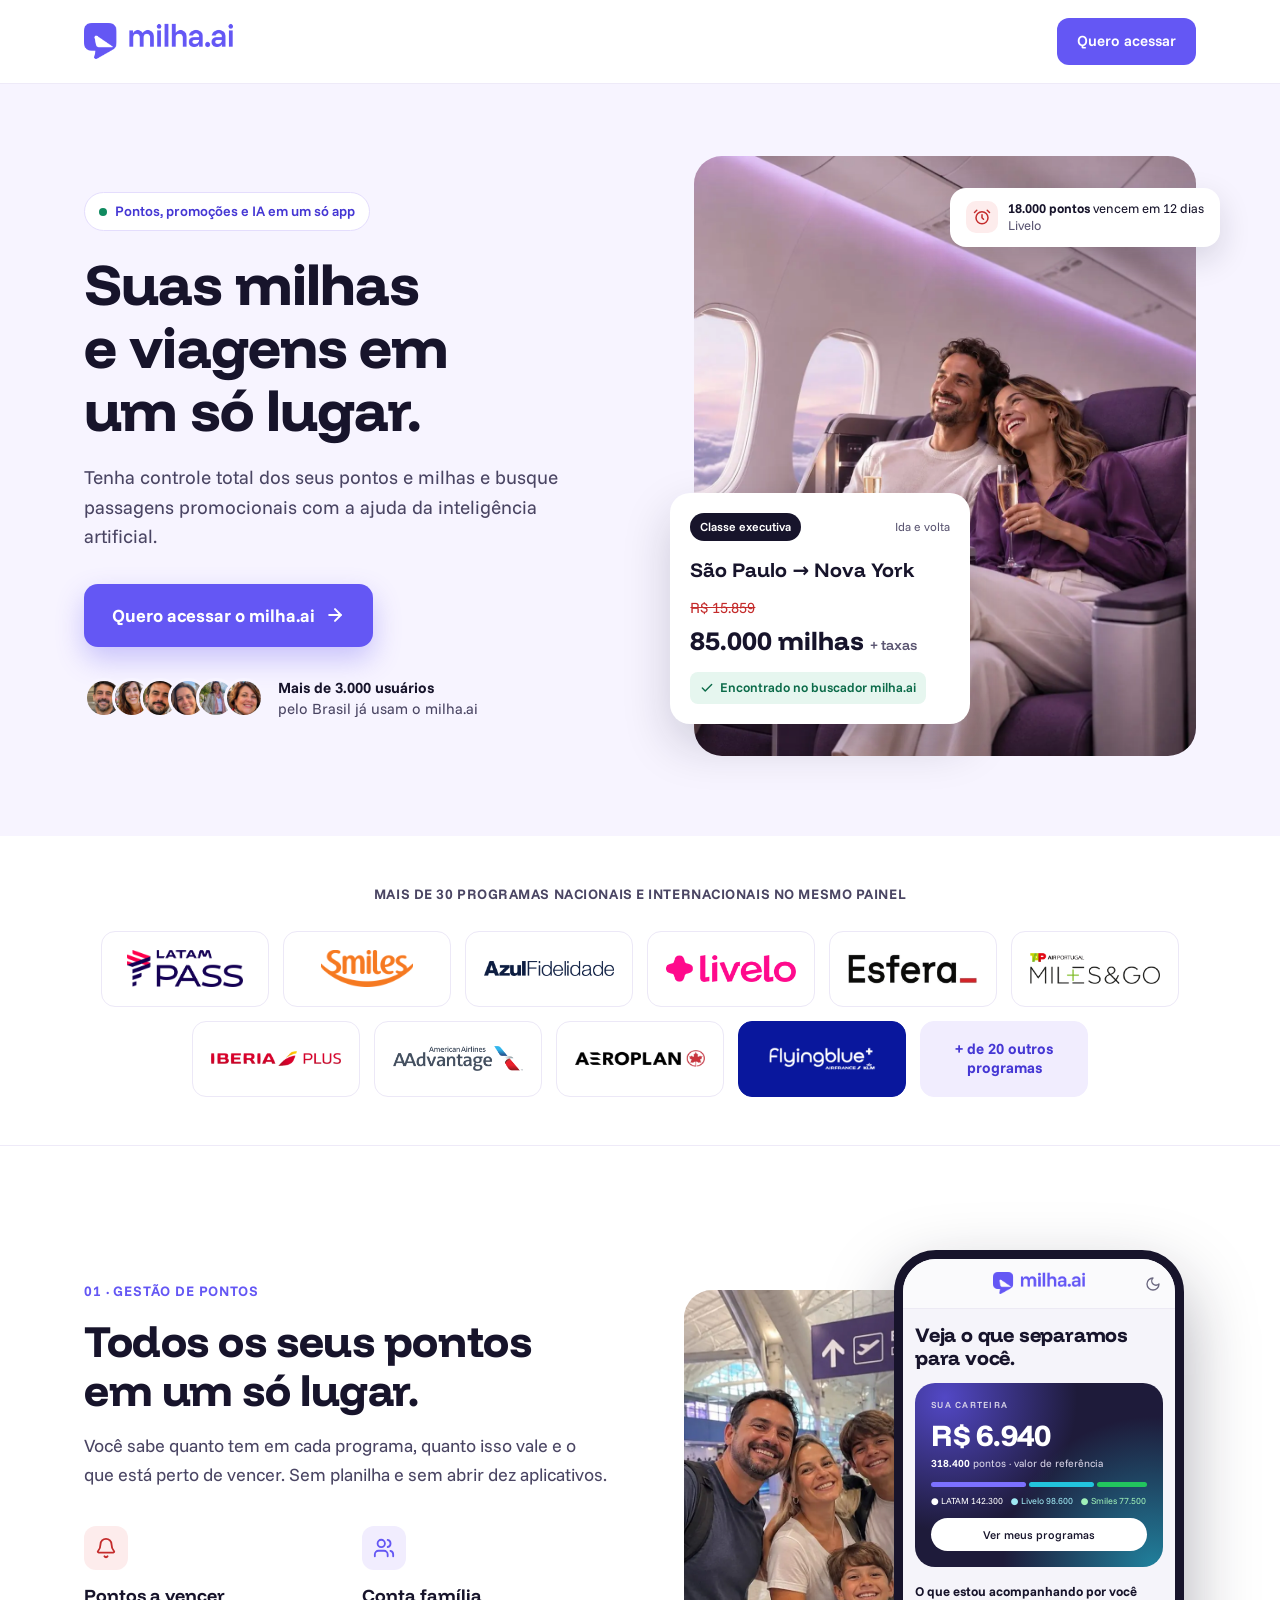
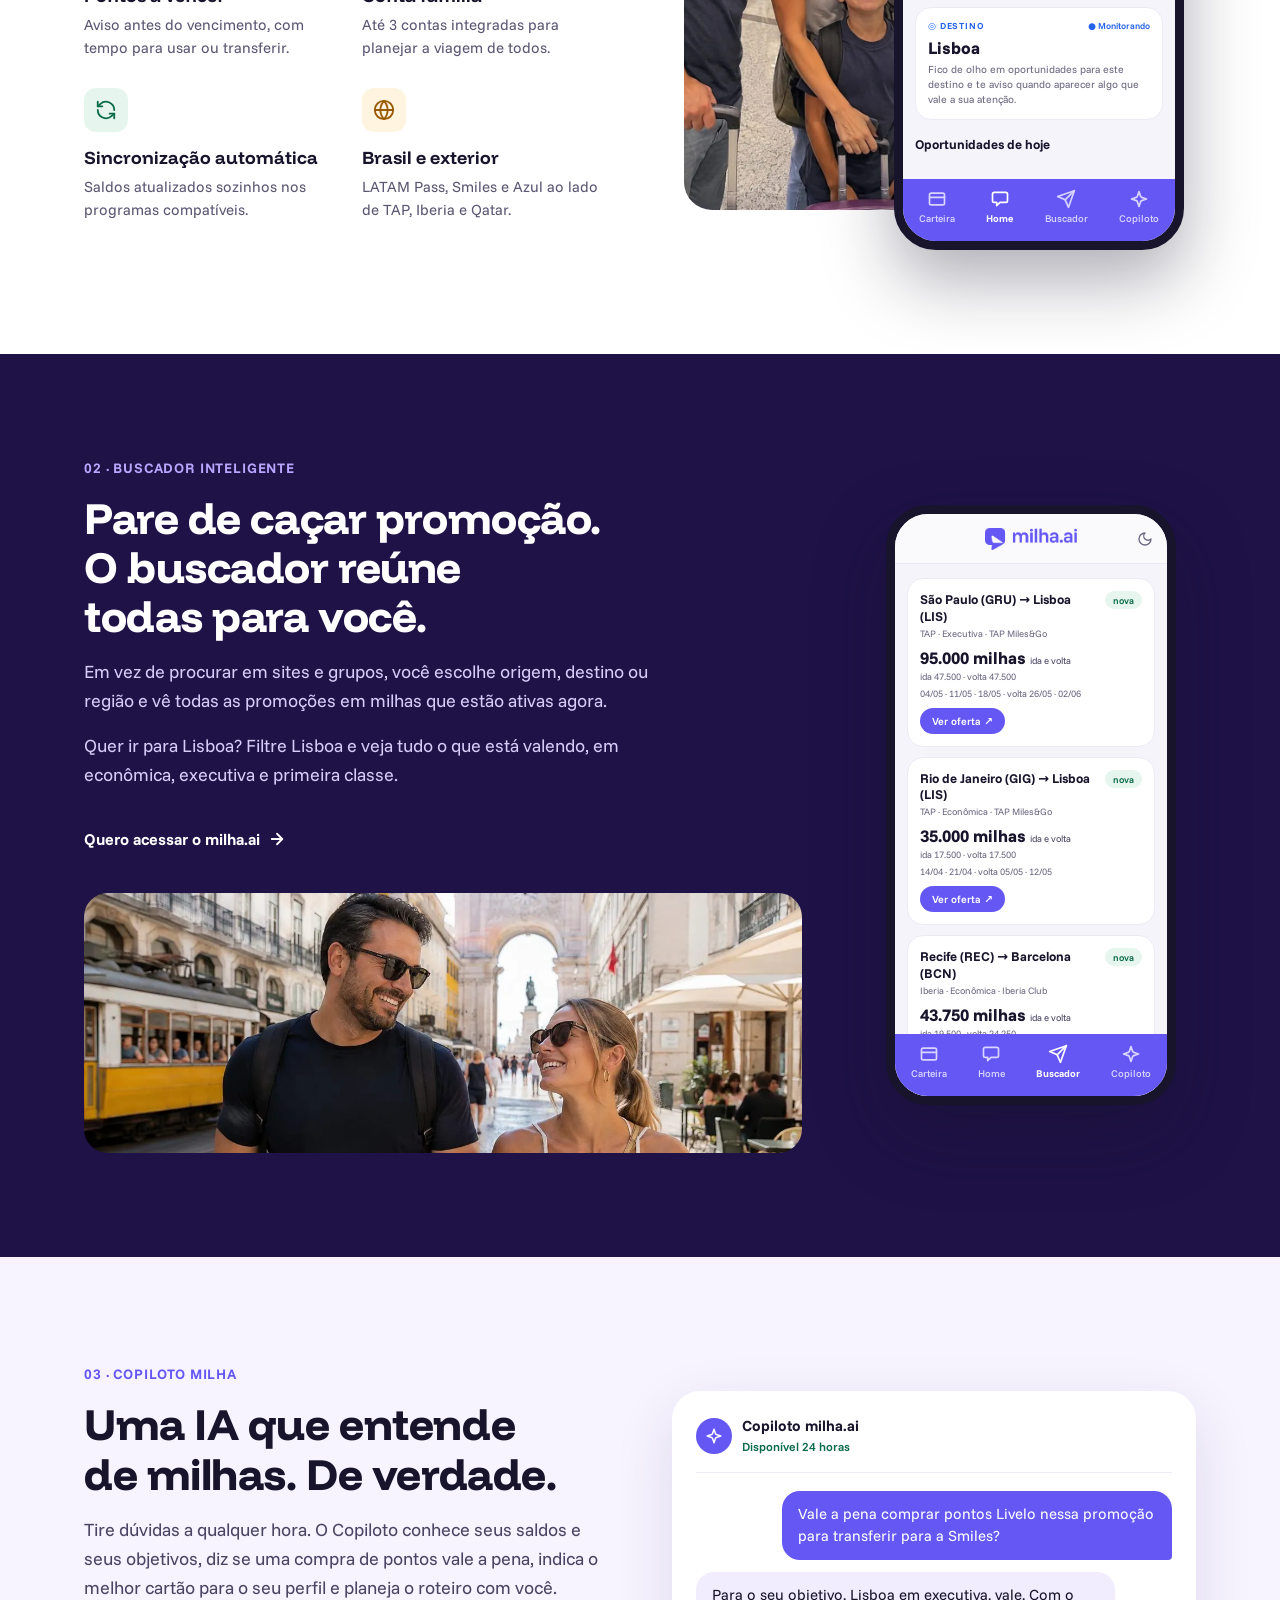
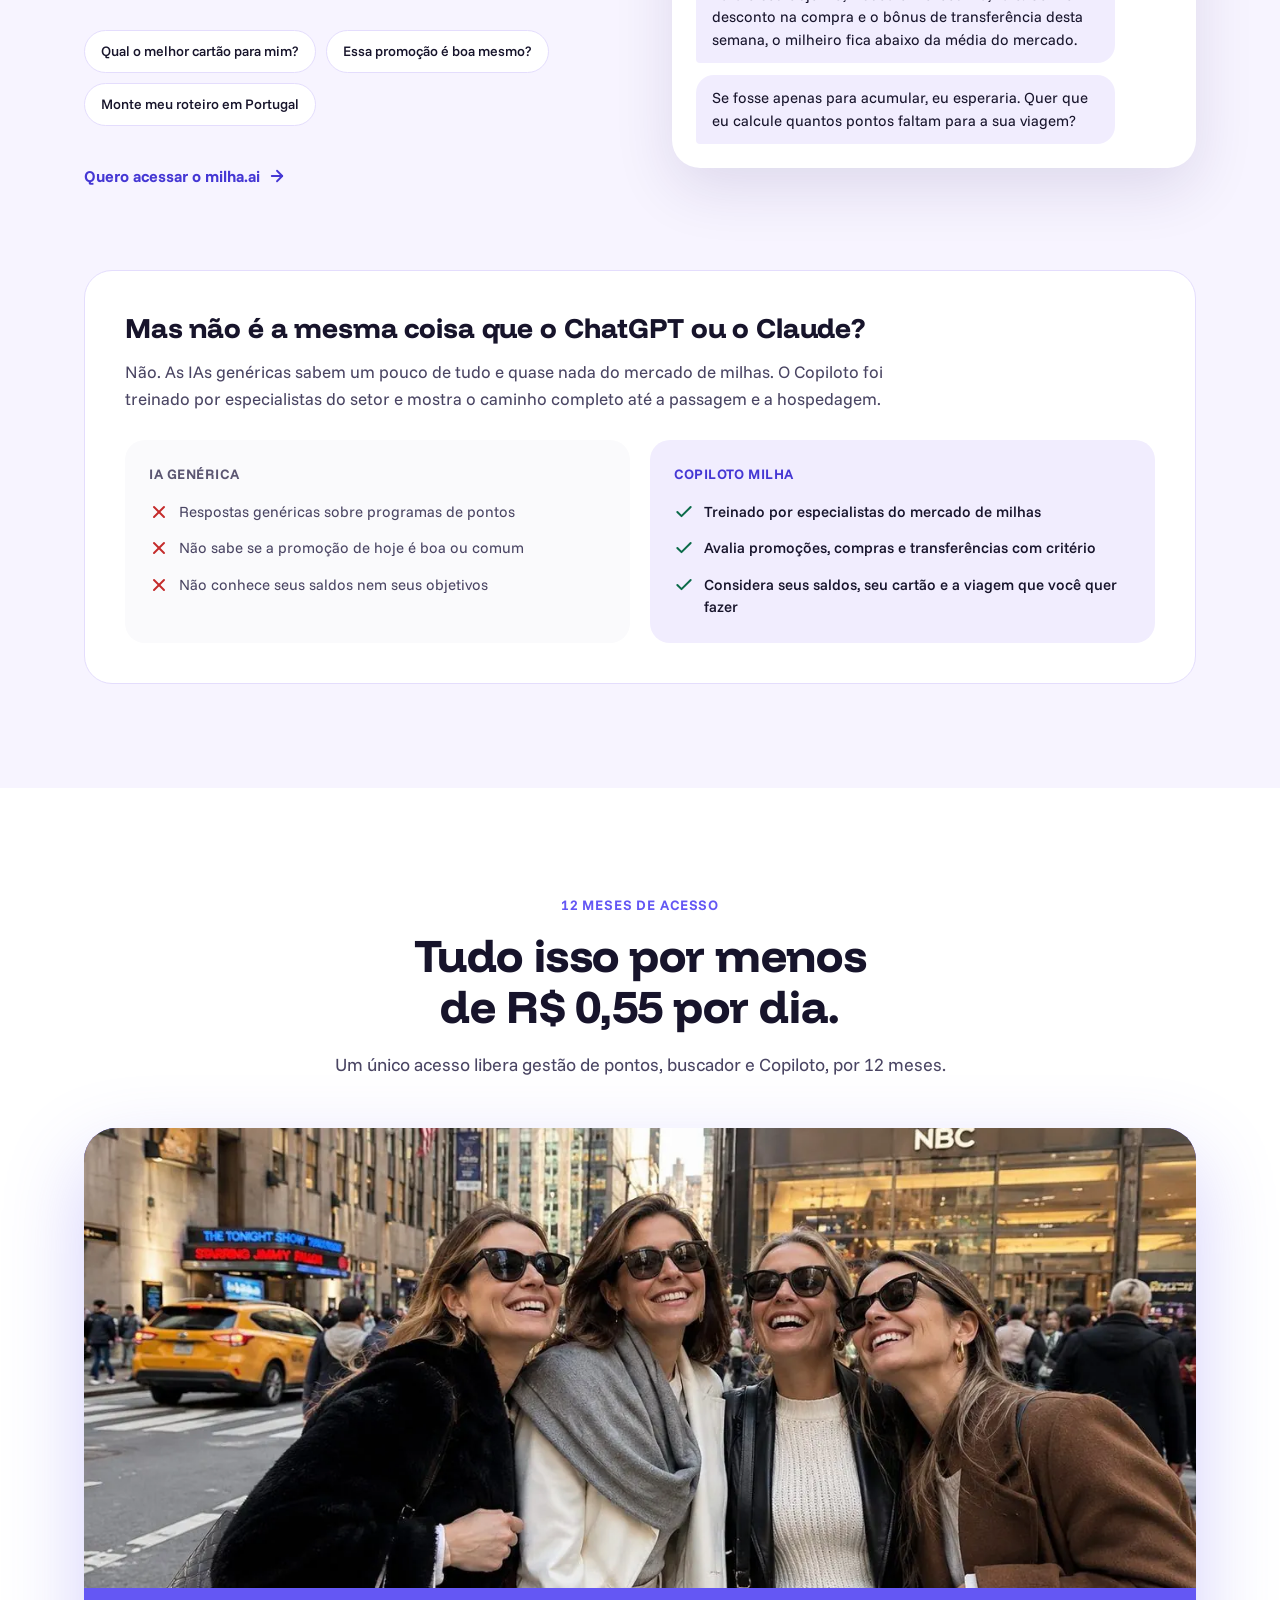
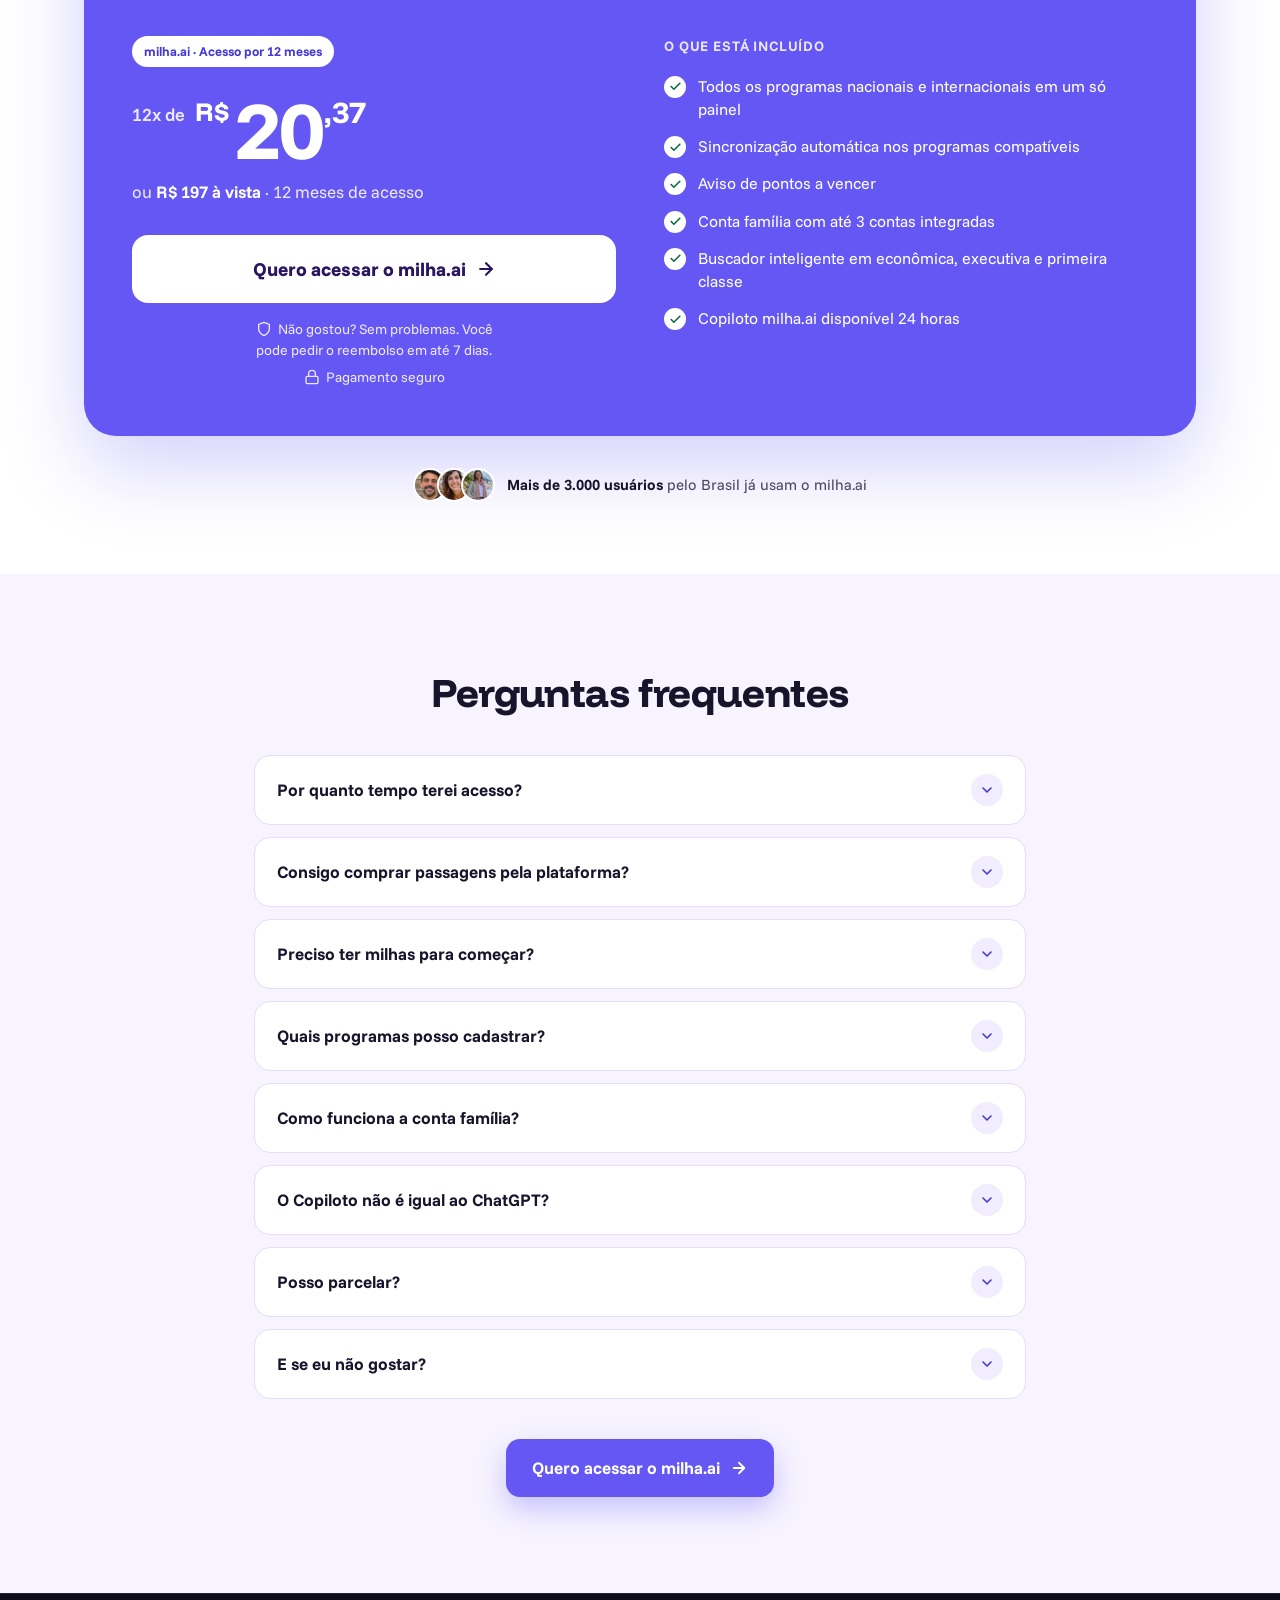
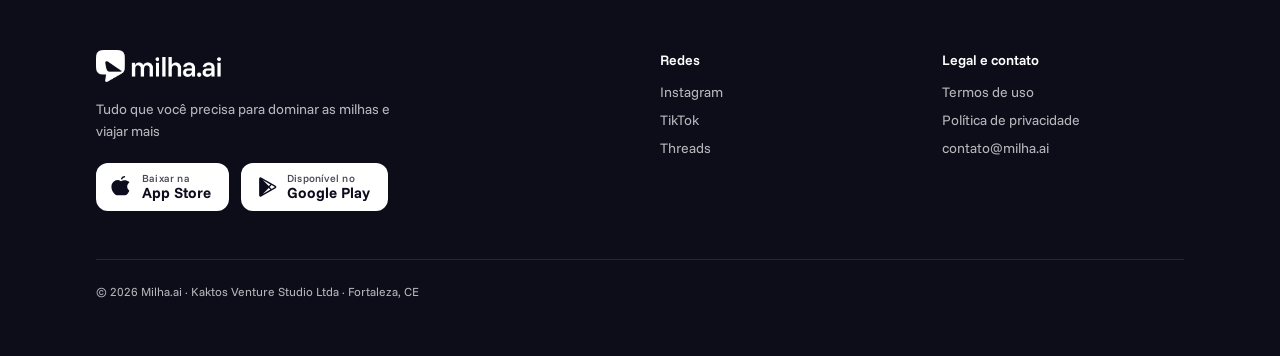
==== commit 1e261ae4: "Swap home and /inicio pages Co-Authored-By: Claude Opus 5.5 <noreply@anthropic.com> Claude-Session: " ====
--- a/inicio/index.html
+++ b/inicio/index.html
@@ -3,15 +3,16 @@
 <head>
 <meta charset="utf-8">
 <meta name="viewport" content="width=device-width,initial-scale=1,viewport-fit=cover">
-<title>Milha.AI — Gestão de pontos e milhas com IA</title>
-<meta name="description" content="Seus pontos estão espalhados, vencendo e sumindo sem você perceber. O Milha coloca tudo sob controle — em tempo real, num só lugar.">
-<meta property="og:title" content="Milha.AI — Gestão de pontos e milhas com IA">
-<meta property="og:description" content="Seus pontos estão espalhados, vencendo e sumindo sem você perceber. O Milha coloca tudo sob controle — em tempo real, num só lugar.">
+<title>milha.ai — Suas milhas e viagens em um só lugar</title>
+<meta name="description" content="Tenha controle total dos seus pontos e milhas e busque passagens promocionais com a ajuda da inteligência artificial. 12 meses de acesso ao milha.ai.">
+<meta property="og:title" content="milha.ai — Suas milhas e viagens em um só lugar">
+<meta property="og:description" content="Tenha controle total dos seus pontos e milhas e busque passagens promocionais com a ajuda da inteligência artificial.">
 <meta property="og:image" content="https://cdn.prod.website-files.com/686a9606ea710608beee144a/6a4583a4b8b69ce119f8a5a4_open-graph-img-milha-ai-2026.png">
 <meta property="og:type" content="website">
 <meta property="og:url" content="https://milha.ai/inicio/">
-<meta name="twitter:title" content="Milha.AI — Gestão de pontos e milhas com IA">
-<meta name="twitter:description" content="Seus pontos estão espalhados, vencendo e sumindo sem você perceber. O Milha coloca tudo sob controle — em tempo real, num só lugar.">
+<meta property="og:locale" content="pt_BR">
+<meta name="twitter:title" content="milha.ai — Suas milhas e viagens em um só lugar">
+<meta name="twitter:description" content="Tenha controle total dos seus pontos e milhas e busque passagens promocionais com a ajuda da inteligência artificial.">
 <meta name="twitter:card" content="summary_large_image">
 <link rel="canonical" href="https://milha.ai/inicio/">
 <link rel="shortcut icon" href="/images/favicon.png" type="image/x-icon">
@@ -19,7 +20,8 @@
 
 <link rel="preconnect" href="https://fonts.googleapis.com">
 <link rel="preconnect" href="https://fonts.gstatic.com" crossorigin>
-<link href="https://fonts.googleapis.com/css2?family=Funnel+Sans:wght@400;500;600;700;800&display=swap" rel="stylesheet">
+<link href="https://fonts.googleapis.com/css2?family=Funnel+Display:wght@500;600;700;800&family=Funnel+Sans:wght@400;500;600;700&display=swap" rel="stylesheet">
+<link rel="preload" as="image" type="image/webp" href="/img/hero-casal-executiva.webp">
 
 <!-- Google Tag Manager -->
 <script>(function(w,d,s,l,i){w[l]=w[l]||[];w[l].push({'gtm.start':
@@ -36,33 +38,337 @@
     y=l.getElementsByTagName(r)[0];y.parentNode.insertBefore(t,y);
 })(window, document, "clarity", "script", "sefo0ipbry");</script>
 
-<style>:root{color-scheme:light;box-sizing:border-box;padding-top:env(safe-area-inset-top,0px);padding-bottom:env(safe-area-inset-bottom,0px)}html{scroll-padding-top:env(safe-area-inset-top,0px)}body{margin:0;padding:0;font:14px -apple-system,BlinkMacSystemFont,sans-serif;background:#faf9f5;color:#141413}img{max-width:100%}[hidden]:not([hidden=until-found i]){display:none!important}</style>
 <style>
-@layer properties{@supports (((-webkit-hyphens:none)) and (not (margin-trim:inline))) or ((-moz-orient:inline) and (not (color:rgb(from red r g b)))){*,:before,:after,::backdrop{--tw-translate-x:0;--tw-translate-y:0;--tw-translate-z:0;--tw-border-style:solid;--tw-leading:initial;--tw-font-weight:initial;--tw-tracking:initial;--tw-ordinal:initial;--tw-slashed-zero:initial;--tw-numeric-figure:initial;--tw-numeric-spacing:initial;--tw-numeric-fraction:initial;--tw-shadow:0 0 #0000;--tw-shadow-color:initial;--tw-shadow-alpha:100%;--tw-inset-shadow:0 0 #0000;--tw-inset-shadow-color:initial;--tw-inset-shadow-alpha:100%;--tw-ring-color:initial;--tw-ring-shadow:0 0 #0000;--tw-inset-ring-color:initial;--tw-inset-ring-shadow:0 0 #0000;--tw-ring-inset:initial;--tw-ring-offset-width:0px;--tw-ring-offset-color:#fff;--tw-ring-offset-shadow:0 0 #0000;--tw-outline-style:solid;--tw-blur:initial;--tw-brightness:initial;--tw-contrast:initial;--tw-grayscale:initial;--tw-hue-rotate:initial;--tw-invert:initial;--tw-opacity:initial;--tw-saturate:initial;--tw-sepia:initial;--tw-drop-shadow:initial;--tw-drop-shadow-color:initial;--tw-drop-shadow-alpha:100%;--tw-drop-shadow-size:initial;--tw-backdrop-blur:initial;--tw-backdrop-brightness:initial;--tw-backdrop-contrast:initial;--tw-backdrop-grayscale:initial;--tw-backdrop-hue-rotate:initial;--tw-backdrop-invert:initial;--tw-backdrop-opacity:initial;--tw-backdrop-saturate:initial;--tw-backdrop-sepia:initial;--tw-duration:initial;--tw-divide-x-reverse:0}}}@layer theme{:root,:host{--font-sans:"Funnel Sans", ui-sans-serif, system-ui, -apple-system, "Segoe UI", Roboto, sans-serif;--font-mono:ui-monospace, SFMono-Regular, Menlo, Monaco, Consolas, "Liberation Mono", "Courier New", monospace;--color-white:#fff;--spacing:.25rem;--container-xs:20rem;--container-sm:24rem;--container-md:28rem;--container-lg:32rem;--container-xl:36rem;--container-2xl:42rem;--container-3xl:48rem;--container-6xl:72rem;--text-xs:.75rem;--text-xs--line-height:calc(1 / .75);--text-sm:.875rem;--text-sm--line-height:calc(1.25 / .875);--text-base:1rem;--text-base--line-height:calc(1.5 / 1);--text-lg:1.125rem;--text-lg--line-height:calc(1.75 / 1.125);--text-xl:1.25rem;--text-xl--line-height:calc(1.75 / 1.25);--text-2xl:1.5rem;--text-2xl--line-height:calc(2 / 1.5);--text-3xl:1.875rem;--text-3xl--line-height:calc(2.25 / 1.875);--text-4xl:2.25rem;--text-4xl--line-height:calc(2.5 / 2.25);--text-5xl:3rem;--text-5xl--line-height:1;--text-6xl:3.75rem;--text-6xl--line-height:1;--font-weight-normal:400;--font-weight-medium:500;--font-weight-semibold:600;--font-weight-bold:700;--leading-tight:1.25;--leading-snug:1.375;--leading-relaxed:1.625;--blur-3xl:64px;--default-transition-duration:.15s;--default-transition-timing-function:cubic-bezier(.4, 0, .2, 1);--default-font-family:"Funnel Sans", ui-sans-serif, system-ui, -apple-system, "Segoe UI", Roboto, sans-serif;--default-mono-font-family:var(--font-mono);--radius-card:var(--radius-card);--radius-pill:var(--radius-pill)}}@layer base{*,:after,:before,::backdrop{box-sizing:border-box;border:0 solid;margin:0;padding:0}::file-selector-button{box-sizing:border-box;border:0 solid;margin:0;padding:0}html,:host{-webkit-text-size-adjust:100%;tab-size:4;line-height:1.5;font-family:var(--default-font-family,-apple-system, BlinkMacSystemFont, "Segoe UI", Roboto, "Helvetica Neue", "Noto Sans", Arial, sans-serif, "Apple Color Emoji", "Segoe UI Emoji", "Segoe UI Symbol", "Noto Color Emoji");font-feature-settings:var(--default-font-feature-settings,normal);font-variation-settings:var(--default-font-variation-settings,normal);-webkit-tap-highlight-color:transparent}hr{height:0;color:inherit;border-top-width:1px}abbr:where([title]){-webkit-text-decoration:underline dotted;text-decoration:underline dotted}h1,h2,h3,h4,h5,h6{font-size:inherit;font-weight:inherit}a{color:inherit;-webkit-text-decoration:inherit;-webkit-text-decoration:inherit;-webkit-text-decoration:inherit;-webkit-text-decoration:inherit;text-decoration:inherit}b,strong{font-weight:bolder}code,kbd,samp,pre{font-family:var(--default-mono-font-family,ui-monospace, SFMono-Regular, Menlo, Monaco, Consolas, "Liberation Mono", "Courier New", monospace);font-feature-settings:var(--default-mono-font-feature-settings,normal);font-variation-settings:var(--default-mono-font-variation-settings,normal);font-size:1em}small{font-size:80%}sub,sup{vertical-align:baseline;font-size:75%;line-height:0;position:relative}sub{bottom:-.25em}sup{top:-.5em}table{text-indent:0;border-color:inherit;border-collapse:collapse}:-moz-focusring:where(:not(iframe)){outline:auto}progress{vertical-align:baseline}summary{display:list-item}ol,ul,menu{list-style:none}img,svg,video,canvas,audio,iframe,embed,object{vertical-align:middle;display:block}img,video{max-width:100%;height:auto}button,input,select,optgroup,textarea{font:inherit;font-feature-settings:inherit;font-variation-settings:inherit;letter-spacing:inherit;color:inherit;opacity:1;background-color:#0000;border-radius:0}::file-selector-button{font:inherit;font-feature-settings:inherit;font-variation-settings:inherit;letter-spacing:inherit;color:inherit;opacity:1;background-color:#0000;border-radius:0}:where(select:is([multiple],[size])) optgroup{font-weight:bolder}:where(select:is([multiple],[size])) optgroup option{padding-inline-start:20px}::file-selector-button{margin-inline-end:4px}::placeholder{opacity:1}@supports (not ((-webkit-appearance:-apple-pay-button))) or (contain-intrinsic-size:1px){::placeholder{color:currentColor}@supports (color:color-mix(in lab, red, red)){::placeholder{color:color-mix(in oklab, currentcolor 50%, transparent)}}}textarea{resize:vertical}::-webkit-search-decoration{-webkit-appearance:none}::-webkit-date-and-time-value{min-height:1lh;text-align:inherit}::-webkit-datetime-edit{display:inline-flex}::-webkit-datetime-edit-fields-wrapper{padding:0}::-webkit-datetime-edit{padding-block:0}::-webkit-datetime-edit-year-field{padding-block:0}::-webkit-datetime-edit-month-field{padding-block:0}::-webkit-datetime-edit-day-field{padding-block:0}::-webkit-datetime-edit-hour-field{padding-block:0}::-webkit-datetime-edit-minute-field{padding-block:0}::-webkit-datetime-edit-second-field{padding-block:0}::-webkit-datetime-edit-millisecond-field{padding-block:0}::-webkit-datetime-edit-meridiem-field{padding-block:0}::-webkit-calendar-picker-indicator{line-height:1}:-moz-ui-invalid{box-shadow:none}button,input:where([type=button],[type=reset],[type=submit]){appearance:button}::file-selector-button{appearance:button}::-webkit-inner-spin-button{height:auto}::-webkit-outer-spin-button{height:auto}[hidden]:where(:not([hidden=until-found])){display:none!important}}@layer components;@layer utilities{.pointer-events-none{pointer-events:none}.sr-only{clip-path:inset(50%);white-space:nowrap;border-width:0;width:1px;height:1px;margin:-1px;padding:0;position:absolute;overflow:hidden}.absolute{position:absolute}.fixed{position:fixed}.relative{position:relative}.-inset-12{inset:calc(var(--spacing) * -12)}.inset-0{inset:0}.inset-x-0{inset-inline:0}.-top-10{top:calc(var(--spacing) * -10)}.top-0{top:0}.top-4{top:calc(var(--spacing) * 4)}.top-8{top:calc(var(--spacing) * 8)}.top-11{top:calc(var(--spacing) * 11)}.right-0{right:0}.bottom-0{bottom:0}.bottom-5{bottom:calc(var(--spacing) * 5)}.-left-2{left:calc(var(--spacing) * -2)}.left-0{left:0}.left-1\/2{left:50%}.left-5{left:calc(var(--spacing) * 5)}.left-\[46\%\]{left:46%}.isolate{isolation:isolate}.-z-10{z-index:calc(10 * -1)}.z-50{z-index:50}.container{width:100%}@media (min-width:40rem){.container{max-width:40rem}}@media (min-width:48rem){.container{max-width:48rem}}@media (min-width:64rem){.container{max-width:64rem}}@media (min-width:80rem){.container{max-width:80rem}}@media (min-width:96rem){.container{max-width:96rem}}.mx-2{margin-inline:calc(var(--spacing) * 2)}.mx-auto{margin-inline:auto}.mt-0\.5{margin-top:calc(var(--spacing) * .5)}.mt-1{margin-top:var(--spacing)}.mt-2{margin-top:calc(var(--spacing) * 2)}.mt-3{margin-top:calc(var(--spacing) * 3)}.mt-4{margin-top:calc(var(--spacing) * 4)}.mt-5{margin-top:calc(var(--spacing) * 5)}.mt-6{margin-top:calc(var(--spacing) * 6)}.mt-8{margin-top:calc(var(--spacing) * 8)}.mt-10{margin-top:calc(var(--spacing) * 10)}.mt-12{margin-top:calc(var(--spacing) * 12)}.mt-14{margin-top:calc(var(--spacing) * 14)}.mr-1{margin-right:var(--spacing)}.block{display:block}.flex{display:flex}.grid{display:grid}.hidden{display:none}.inline-flex{display:inline-flex}.aspect-\[9\/19\.5\]{aspect-ratio:9/19.5}.size-1\.5{width:calc(var(--spacing) * 1.5);height:calc(var(--spacing) * 1.5)}.size-2{width:calc(var(--spacing) * 2);height:calc(var(--spacing) * 2)}.size-2\.5{width:calc(var(--spacing) * 2.5);height:calc(var(--spacing) * 2.5)}.size-3{width:calc(var(--spacing) * 3);height:calc(var(--spacing) * 3)}.size-4{width:calc(var(--spacing) * 4);height:calc(var(--spacing) * 4)}.size-5{width:calc(var(--spacing) * 5);height:calc(var(--spacing) * 5)}.size-6{width:calc(var(--spacing) * 6);height:calc(var(--spacing) * 6)}.size-7{width:calc(var(--spacing) * 7);height:calc(var(--spacing) * 7)}.size-9{width:calc(var(--spacing) * 9);height:calc(var(--spacing) * 9)}.h-1{height:var(--spacing)}.h-2\.5{height:calc(var(--spacing) * 2.5)}.h-4{height:calc(var(--spacing) * 4)}.h-8{height:calc(var(--spacing) * 8)}.h-10{height:calc(var(--spacing) * 10)}.h-12{height:calc(var(--spacing) * 12)}.h-14{height:calc(var(--spacing) * 14)}.h-16{height:calc(var(--spacing) * 16)}.h-40{height:calc(var(--spacing) * 40)}.h-full{height:100%}.h-px{height:1px}.min-h-0{min-height:0}.min-h-10{min-height:calc(var(--spacing) * 10)}.min-h-\[360px\]{min-height:360px}.min-h-full{min-height:100%}.w-2{width:calc(var(--spacing) * 2)}.w-6{width:calc(var(--spacing) * 6)}.w-\[240px\]{width:240px}.w-auto{width:auto}.w-fit{width:fit-content}.w-full{width:100%}.max-w-2xl{max-width:var(--container-2xl)}.max-w-3xl{max-width:var(--container-3xl)}.max-w-6xl{max-width:var(--container-6xl)}.max-w-\[88\%\]{max-width:88%}.max-w-lg{max-width:var(--container-lg)}.max-w-md{max-width:var(--container-md)}.max-w-sm{max-width:var(--container-sm)}.max-w-xl{max-width:var(--container-xl)}.max-w-xs{max-width:var(--container-xs)}.min-w-0{min-width:0}.flex-1{flex:1}.shrink-0{flex-shrink:0}.-translate-x-1\/2{--tw-translate-x:calc(calc(1 / 2 * 100%) * -1);translate:var(--tw-translate-x) var(--tw-translate-y)}.-translate-y-1\/2{--tw-translate-y:calc(calc(1 / 2 * 100%) * -1);translate:var(--tw-translate-x) var(--tw-translate-y)}.scroll-mt-24{scroll-margin-top:calc(var(--spacing) * 24)}.flex-col{flex-direction:column}.flex-wrap{flex-wrap:wrap}.items-center{align-items:center}.items-start{align-items:flex-start}.justify-between{justify-content:space-between}.justify-center{justify-content:center}.justify-start{justify-content:flex-start}.gap-1{gap:var(--spacing)}.gap-1\.5{gap:calc(var(--spacing) * 1.5)}.gap-2{gap:calc(var(--spacing) * 2)}.gap-3{gap:calc(var(--spacing) * 3)}.gap-4{gap:calc(var(--spacing) * 4)}.gap-5{gap:calc(var(--spacing) * 5)}.gap-6{gap:calc(var(--spacing) * 6)}.gap-8{gap:calc(var(--spacing) * 8)}.gap-10{gap:calc(var(--spacing) * 10)}.gap-12{gap:calc(var(--spacing) * 12)}.gap-x-3{column-gap:calc(var(--spacing) * 3)}.gap-y-2{row-gap:calc(var(--spacing) * 2)}.self-end{align-self:flex-end}.self-start{align-self:flex-start}.truncate{text-overflow:ellipsis;white-space:nowrap;overflow:hidden}.overflow-hidden{overflow:hidden}.rounded-\[20px\]{border-radius:20px}.rounded-\[40px\]{border-radius:40px}.rounded-card{border-radius:var(--radius-card)}.rounded-full{border-radius:3.40282e38px}.rounded-pill{border-radius:var(--radius-pill)}.rounded-br-\[6px\]{border-bottom-right-radius:6px}.rounded-bl-\[6px\]{border-bottom-left-radius:6px}.border{border-style:var(--tw-border-style);border-width:1px}.border-\[6px\]{border-style:var(--tw-border-style);border-width:6px}.border-t{border-top-style:var(--tw-border-style);border-top-width:1px}.border-t-2{border-top-style:var(--tw-border-style);border-top-width:2px}.border-b{border-bottom-style:var(--tw-border-style);border-bottom-width:1px}.border-l-2{border-left-style:var(--tw-border-style);border-left-width:2px}.border-amber-line,.border-amber-line\/50{border-color:var(--amber-line)}@supports (color:color-mix(in lab, red, red)){.border-amber-line\/50{border-color:color-mix(in oklab, var(--amber-line) 50%, transparent)}}.border-brand{border-color:var(--brand)}.border-ink{border-color:var(--ink)}.border-line{border-color:var(--line)}.border-success{border-color:var(--success)}.border-transparent{border-color:#0000}.border-white\/10{border-color:#ffffff1a}@supports (color:color-mix(in lab, red, red)){.border-white\/10{border-color:color-mix(in oklab, var(--color-white) 10%, transparent)}}.border-white\/15{border-color:#ffffff26}@supports (color:color-mix(in lab, red, red)){.border-white\/15{border-color:color-mix(in oklab, var(--color-white) 15%, transparent)}}.border-white\/20{border-color:#fff3}@supports (color:color-mix(in lab, red, red)){.border-white\/20{border-color:color-mix(in oklab, var(--color-white) 20%, transparent)}}.bg-\[\#E5007E\]{background-color:#e5007e}.bg-\[\#FF5A00\]{background-color:#ff5a00}.bg-amber-line,.bg-amber-line\/15{background-color:var(--amber-line)}@supports (color:color-mix(in lab, red, red)){.bg-amber-line\/15{background-color:color-mix(in oklab, var(--amber-line) 15%, transparent)}}.bg-brand{background-color:var(--brand)}.bg-brand-soft{background-color:var(--brand-soft)}.bg-brand\/25{background-color:var(--brand)}@supports (color:color-mix(in lab, red, red)){.bg-brand\/25{background-color:color-mix(in oklab, var(--brand) 25%, transparent)}}.bg-brand\/85{background-color:var(--brand)}@supports (color:color-mix(in lab, red, red)){.bg-brand\/85{background-color:color-mix(in oklab, var(--brand) 85%, transparent)}}.bg-ink,.bg-ink\/85{background-color:var(--ink)}@supports (color:color-mix(in lab, red, red)){.bg-ink\/85{background-color:color-mix(in oklab, var(--ink) 85%, transparent)}}.bg-success,.bg-success\/10{background-color:var(--success)}@supports (color:color-mix(in lab, red, red)){.bg-success\/10{background-color:color-mix(in oklab, var(--success) 10%, transparent)}}.bg-success\/15{background-color:var(--success)}@supports (color:color-mix(in lab, red, red)){.bg-success\/15{background-color:color-mix(in oklab, var(--success) 15%, transparent)}}.bg-surface{background-color:var(--surface)}.bg-transparent{background-color:#0000}.bg-white{background-color:var(--color-white)}.bg-white\/10{background-color:#ffffff1a}@supports (color:color-mix(in lab, red, red)){.bg-white\/10{background-color:color-mix(in oklab, var(--color-white) 10%, transparent)}}.bg-white\/20{background-color:#fff3}@supports (color:color-mix(in lab, red, red)){.bg-white\/20{background-color:color-mix(in oklab, var(--color-white) 20%, transparent)}}.bg-white\/40{background-color:#fff6}@supports (color:color-mix(in lab, red, red)){.bg-white\/40{background-color:color-mix(in oklab, var(--color-white) 40%, transparent)}}.bg-white\/\[0\.04\]{background-color:#ffffff0a}@supports (color:color-mix(in lab, red, red)){.bg-white\/\[0\.04\]{background-color:color-mix(in oklab, var(--color-white) 4%, transparent)}}.bg-white\/\[0\.06\]{background-color:#ffffff0f}@supports (color:color-mix(in lab, red, red)){.bg-white\/\[0\.06\]{background-color:color-mix(in oklab, var(--color-white) 6%, transparent)}}.bg-\[linear-gradient\(to_right\,rgba\(13\,13\,26\,0\.86\)_0\%\,rgba\(13\,13\,26\,0\.62\)_55\%\,rgba\(13\,13\,26\,0\.35\)_100\%\)\]{background-image:linear-gradient(90deg,#0d0d1adb 0%,#0d0d1a9e 55%,#0d0d1a59 100%)}.bg-\[linear-gradient\(to_top\,rgba\(13\,13\,26\,0\.9\)\,transparent\)\]{background-image:linear-gradient(#0000,#0d0d1ae6)}.object-cover{object-fit:cover}.p-0{padding:0}.p-5{padding:calc(var(--spacing) * 5)}.p-6{padding:calc(var(--spacing) * 6)}.px-2{padding-inline:calc(var(--spacing) * 2)}.px-2\.5{padding-inline:calc(var(--spacing) * 2.5)}.px-3{padding-inline:calc(var(--spacing) * 3)}.px-4{padding-inline:calc(var(--spacing) * 4)}.px-5{padding-inline:calc(var(--spacing) * 5)}.px-6{padding-inline:calc(var(--spacing) * 6)}.px-7{padding-inline:calc(var(--spacing) * 7)}.py-0\.5{padding-block:calc(var(--spacing) * .5)}.py-1{padding-block:var(--spacing)}.py-1\.5{padding-block:calc(var(--spacing) * 1.5)}.py-2{padding-block:calc(var(--spacing) * 2)}.py-3{padding-block:calc(var(--spacing) * 3)}.py-5{padding-block:calc(var(--spacing) * 5)}.py-14{padding-block:calc(var(--spacing) * 14)}.py-16{padding-block:calc(var(--spacing) * 16)}.pt-0{padding-top:0}.pt-5{padding-top:calc(var(--spacing) * 5)}.pt-6{padding-top:calc(var(--spacing) * 6)}.pt-8{padding-top:calc(var(--spacing) * 8)}.pt-24{padding-top:calc(var(--spacing) * 24)}.pr-1{padding-right:var(--spacing)}.pr-10{padding-right:calc(var(--spacing) * 10)}.pb-6{padding-bottom:calc(var(--spacing) * 6)}.pb-16{padding-bottom:calc(var(--spacing) * 16)}.pl-1{padding-left:var(--spacing)}.pl-5{padding-left:calc(var(--spacing) * 5)}.text-center{text-align:center}.text-left{text-align:left}.text-right{text-align:right}.text-2xl{font-size:var(--text-2xl);line-height:var(--tw-leading,var(--text-2xl--line-height))}.text-3xl{font-size:var(--text-3xl);line-height:var(--tw-leading,var(--text-3xl--line-height))}.text-4xl{font-size:var(--text-4xl);line-height:var(--tw-leading,var(--text-4xl--line-height))}.text-5xl{font-size:var(--text-5xl);line-height:var(--tw-leading,var(--text-5xl--line-height))}.text-base{font-size:var(--text-base);line-height:var(--tw-leading,var(--text-base--line-height))}.text-lg{font-size:var(--text-lg);line-height:var(--tw-leading,var(--text-lg--line-height))}.text-sm{font-size:var(--text-sm);line-height:var(--tw-leading,var(--text-sm--line-height))}.text-xl{font-size:var(--text-xl);line-height:var(--tw-leading,var(--text-xl--line-height))}.text-xs{font-size:var(--text-xs);line-height:var(--tw-leading,var(--text-xs--line-height))}.text-\[2\.15rem\]{font-size:2.15rem}.text-\[7rem\]{font-size:7rem}.text-\[11px\]{font-size:11px}.leading-\[1\.05\]{--tw-leading:1.05;line-height:1.05}.leading-none{--tw-leading:1;line-height:1}.leading-relaxed{--tw-leading:var(--leading-relaxed);line-height:var(--leading-relaxed)}.leading-snug{--tw-leading:var(--leading-snug);line-height:var(--leading-snug)}.leading-tight{--tw-leading:var(--leading-tight);line-height:var(--leading-tight)}.font-bold{--tw-font-weight:var(--font-weight-bold);font-weight:var(--font-weight-bold)}.font-medium{--tw-font-weight:var(--font-weight-medium);font-weight:var(--font-weight-medium)}.font-normal{--tw-font-weight:var(--font-weight-normal);font-weight:var(--font-weight-normal)}.font-semibold{--tw-font-weight:var(--font-weight-semibold);font-weight:var(--font-weight-semibold)}.tracking-\[-0\.01em\]{--tw-tracking:-.01em;letter-spacing:-.01em}.tracking-\[-0\.02em\]{--tw-tracking:-.02em;letter-spacing:-.02em}.tracking-\[-0\.03em\]{--tw-tracking:-.03em;letter-spacing:-.03em}.tracking-\[-0\.06em\]{--tw-tracking:-.06em;letter-spacing:-.06em}.tracking-\[0\.08em\]{--tw-tracking:.08em;letter-spacing:.08em}.tracking-\[0\.12em\]{--tw-tracking:.12em;letter-spacing:.12em}.whitespace-nowrap{white-space:nowrap}.text-amber-line{color:var(--amber-line)}.text-brand{color:var(--brand)}.text-ink{color:var(--ink)}.text-muted{color:var(--muted)}.text-success{color:var(--success)}.text-white{color:var(--color-white)}.text-white\/50{color:#ffffff80}@supports (color:color-mix(in lab, red, red)){.text-white\/50{color:color-mix(in oklab, var(--color-white) 50%, transparent)}}.text-white\/55{color:#ffffff8c}@supports (color:color-mix(in lab, red, red)){.text-white\/55{color:color-mix(in oklab, var(--color-white) 55%, transparent)}}.text-white\/60{color:#fff9}@supports (color:color-mix(in lab, red, red)){.text-white\/60{color:color-mix(in oklab, var(--color-white) 60%, transparent)}}.text-white\/65{color:#ffffffa6}@supports (color:color-mix(in lab, red, red)){.text-white\/65{color:color-mix(in oklab, var(--color-white) 65%, transparent)}}.text-white\/70{color:#ffffffb3}@supports (color:color-mix(in lab, red, red)){.text-white\/70{color:color-mix(in oklab, var(--color-white) 70%, transparent)}}.text-white\/75{color:#ffffffbf}@supports (color:color-mix(in lab, red, red)){.text-white\/75{color:color-mix(in oklab, var(--color-white) 75%, transparent)}}.text-white\/80{color:#fffc}@supports (color:color-mix(in lab, red, red)){.text-white\/80{color:color-mix(in oklab, var(--color-white) 80%, transparent)}}.text-white\/85{color:#ffffffd9}@supports (color:color-mix(in lab, red, red)){.text-white\/85{color:color-mix(in oklab, var(--color-white) 85%, transparent)}}.text-white\/90{color:#ffffffe6}@supports (color:color-mix(in lab, red, red)){.text-white\/90{color:color-mix(in oklab, var(--color-white) 90%, transparent)}}.text-white\/\[0\.05\]{color:#ffffff0d}@supports (color:color-mix(in lab, red, red)){.text-white\/\[0\.05\]{color:color-mix(in oklab, var(--color-white) 5%, transparent)}}.uppercase{text-transform:uppercase}.tabular-nums{--tw-numeric-spacing:tabular-nums;font-variant-numeric:var(--tw-ordinal,) var(--tw-slashed-zero,) var(--tw-numeric-figure,) var(--tw-numeric-spacing,) var(--tw-numeric-fraction,)}.antialiased{-webkit-font-smoothing:antialiased;-moz-osx-font-smoothing:grayscale}.opacity-80{opacity:.8}.shadow-\[0_10px_24px_-10px_rgba\(100\,87\,244\,0\.8\)\]{--tw-shadow:0 10px 24px -10px var(--tw-shadow-color,#6457f4cc);box-shadow:var(--tw-inset-shadow), var(--tw-inset-ring-shadow), var(--tw-ring-offset-shadow), var(--tw-ring-shadow), var(--tw-shadow)}.shadow-\[0_16px_40px_-16px_rgba\(100\,87\,244\,0\.7\)\]{--tw-shadow:0 16px 40px -16px var(--tw-shadow-color,#6457f4b3);box-shadow:var(--tw-inset-shadow), var(--tw-inset-ring-shadow), var(--tw-ring-offset-shadow), var(--tw-ring-shadow), var(--tw-shadow)}.shadow-\[0_30px_60px_-30px_rgba\(13\,13\,26\,0\.45\)\]{--tw-shadow:0 30px 60px -30px var(--tw-shadow-color,#0d0d1a73);box-shadow:var(--tw-inset-shadow), var(--tw-inset-ring-shadow), var(--tw-ring-offset-shadow), var(--tw-ring-shadow), var(--tw-shadow)}.ring-1{--tw-ring-shadow:var(--tw-ring-inset,) 0 0 0 calc(1px + var(--tw-ring-offset-width)) var(--tw-ring-color,currentcolor);box-shadow:var(--tw-inset-shadow), var(--tw-inset-ring-shadow), var(--tw-ring-offset-shadow), var(--tw-ring-shadow), var(--tw-shadow)}.ring-white\/10{--tw-ring-color:#ffffff1a}@supports (color:color-mix(in lab, red, red)){.ring-white\/10{--tw-ring-color:color-mix(in oklab, var(--color-white) 10%, transparent)}}.ring-white\/15{--tw-ring-color:#ffffff26}@supports (color:color-mix(in lab, red, red)){.ring-white\/15{--tw-ring-color:color-mix(in oklab, var(--color-white) 15%, transparent)}}.outline{outline-style:var(--tw-outline-style);outline-width:1px}.blur-3xl{--tw-blur:blur(var(--blur-3xl));filter:var(--tw-blur,) var(--tw-brightness,) var(--tw-contrast,) var(--tw-grayscale,) var(--tw-hue-rotate,) var(--tw-invert,) var(--tw-saturate,) var(--tw-sepia,) var(--tw-drop-shadow,)}.backdrop-blur{--tw-backdrop-blur:blur(8px);-webkit-backdrop-filter:var(--tw-backdrop-blur,) var(--tw-backdrop-brightness,) var(--tw-backdrop-contrast,) var(--tw-backdrop-grayscale,) var(--tw-backdrop-hue-rotate,) var(--tw-backdrop-invert,) var(--tw-backdrop-opacity,) var(--tw-backdrop-saturate,) var(--tw-backdrop-sepia,);backdrop-filter:var(--tw-backdrop-blur,) var(--tw-backdrop-brightness,) var(--tw-backdrop-contrast,) var(--tw-backdrop-grayscale,) var(--tw-backdrop-hue-rotate,) var(--tw-backdrop-invert,) var(--tw-backdrop-opacity,) var(--tw-backdrop-saturate,) var(--tw-backdrop-sepia,)}.transition{transition-property:color,background-color,border-color,outline-color,text-decoration-color,fill,stroke,--tw-gradient-from,--tw-gradient-via,--tw-gradient-to,opacity,box-shadow,transform,translate,scale,rotate,filter,-webkit-backdrop-filter,backdrop-filter,display,content-visibility,overlay,pointer-events;transition-timing-function:var(--tw-ease,var(--default-transition-timing-function));transition-duration:var(--tw-duration,var(--default-transition-duration))}.transition-\[background-color\,box-shadow\,border-color\]{transition-property:background-color,box-shadow,border-color;transition-timing-function:var(--tw-ease,var(--default-transition-timing-function));transition-duration:var(--tw-duration,var(--default-transition-duration))}.transition-\[width\,background-color\]{transition-property:width,background-color;transition-timing-function:var(--tw-ease,var(--default-transition-timing-function));transition-duration:var(--tw-duration,var(--default-transition-duration))}.transition-colors{transition-property:color,background-color,border-color,outline-color,text-decoration-color,fill,stroke,--tw-gradient-from,--tw-gradient-via,--tw-gradient-to;transition-timing-function:var(--tw-ease,var(--default-transition-timing-function));transition-duration:var(--tw-duration,var(--default-transition-duration))}.transition-transform{transition-property:transform,translate,scale,rotate;transition-timing-function:var(--tw-ease,var(--default-transition-timing-function));transition-duration:var(--tw-duration,var(--default-transition-duration))}.duration-300{--tw-duration:.3s;transition-duration:.3s}.duration-500{--tw-duration:.5s;transition-duration:.5s}.select-all{-webkit-user-select:all;user-select:all}.select-none{-webkit-user-select:none;user-select:none}@media (hover:hover){.hover\:bg-brand-strong:hover{background-color:var(--brand-strong)}.hover\:bg-cloud:hover{background-color:var(--cloud)}.hover\:text-brand:hover{color:var(--brand)}.hover\:text-white:hover{color:var(--color-white)}}.disabled\:pointer-events-none:disabled{pointer-events:none}.disabled\:opacity-50:disabled{opacity:.5}.data-\[state\=closed\]\:animate-\[accordion-up_0\.25s_ease-out\][data-state=closed]{animation:.25s ease-out accordion-up}.data-\[state\=open\]\:animate-\[accordion-down_0\.25s_ease-out\][data-state=open]{animation:.25s ease-out accordion-down}@media (prefers-reduced-motion:reduce){.motion-reduce\:animate-none{animation:none}.motion-reduce\:transition-none{transition-property:none}}@media (min-width:40rem){.sm\:-top-14{top:calc(var(--spacing) * -14)}.sm\:left-8{left:calc(var(--spacing) * 8)}.sm\:mt-12{margin-top:calc(var(--spacing) * 12)}.sm\:mt-16{margin-top:calc(var(--spacing) * 16)}.sm\:hidden{display:none}.sm\:inline{display:inline}.sm\:min-h-0{min-height:0}.sm\:min-h-\[420px\]{min-height:420px}.sm\:w-\[280px\]{width:280px}.sm\:w-auto{width:auto}.sm\:w-full{width:100%}.sm\:max-w-\[80\%\]{max-width:80%}.sm\:grid-cols-2{grid-template-columns:repeat(2,minmax(0,1fr))}.sm\:grid-cols-3{grid-template-columns:repeat(3,minmax(0,1fr))}.sm\:flex-row{flex-direction:row}.sm\:flex-wrap{flex-wrap:wrap}.sm\:items-end{align-items:flex-end}.sm\:justify-between{justify-content:space-between}.sm\:gap-0{gap:0}.sm\:gap-3{gap:calc(var(--spacing) * 3)}.sm\:gap-16{gap:calc(var(--spacing) * 16)}:where(.sm\:divide-x>:not(:last-child)){--tw-divide-x-reverse:0;border-inline-style:var(--tw-border-style);border-inline-start-width:calc(1px * var(--tw-divide-x-reverse));border-inline-end-width:calc(1px * calc(1 - var(--tw-divide-x-reverse)))}:where(.sm\:divide-white\/10>:not(:last-child)){border-color:#ffffff1a}@supports (color:color-mix(in lab, red, red)){:where(.sm\:divide-white\/10>:not(:last-child)){border-color:color-mix(in oklab, var(--color-white) 10%, transparent)}}.sm\:p-0{padding:0}.sm\:p-8{padding:calc(var(--spacing) * 8)}.sm\:px-6{padding-inline:calc(var(--spacing) * 6)}.sm\:px-8{padding-inline:calc(var(--spacing) * 8)}.sm\:py-6{padding-block:calc(var(--spacing) * 6)}.sm\:py-24{padding-block:calc(var(--spacing) * 24)}.sm\:pb-20{padding-bottom:calc(var(--spacing) * 20)}.sm\:text-right{text-align:right}.sm\:text-2xl{font-size:var(--text-2xl);line-height:var(--tw-leading,var(--text-2xl--line-height))}.sm\:text-3xl{font-size:var(--text-3xl);line-height:var(--tw-leading,var(--text-3xl--line-height))}.sm\:text-4xl{font-size:var(--text-4xl);line-height:var(--tw-leading,var(--text-4xl--line-height))}.sm\:text-5xl{font-size:var(--text-5xl);line-height:var(--tw-leading,var(--text-5xl--line-height))}.sm\:text-6xl{font-size:var(--text-6xl);line-height:var(--tw-leading,var(--text-6xl--line-height))}.sm\:text-lg{font-size:var(--text-lg);line-height:var(--tw-leading,var(--text-lg--line-height))}.sm\:text-xl{font-size:var(--text-xl);line-height:var(--tw-leading,var(--text-xl--line-height))}.sm\:text-\[9rem\]{font-size:9rem}.sm\:text-\[17px\]{font-size:17px}.sm\:first\:pl-0:first-child{padding-left:0}.sm\:last\:pr-0:last-child{padding-right:0}}@media (min-width:64rem){.lg\:col-span-2{grid-column:span 2/span 2}.lg\:ml-auto{margin-left:auto}.lg\:aspect-\[9\/19\.5\]{aspect-ratio:9/19.5}.lg\:h-\[clamp\(440px\,calc\(100svh-230px\)\,640px\)\]{height:clamp(440px,100svh - 230px,640px)}.lg\:w-auto{width:auto}.lg\:grid-cols-2{grid-template-columns:repeat(2,minmax(0,1fr))}.lg\:grid-cols-3{grid-template-columns:repeat(3,minmax(0,1fr))}.lg\:grid-cols-4{grid-template-columns:repeat(4,minmax(0,1fr))}.lg\:grid-cols-\[0\.8fr_1\.2fr\]{grid-template-columns:.8fr 1.2fr}.lg\:grid-cols-\[0\.95fr_1\.05fr\]{grid-template-columns:.95fr 1.05fr}.lg\:grid-cols-\[1\.1fr_0\.9fr\]{grid-template-columns:1.1fr .9fr}.lg\:grid-cols-\[1\.2fr_0\.8fr\]{grid-template-columns:1.2fr .8fr}.lg\:items-center{align-items:center}.lg\:gap-6{gap:calc(var(--spacing) * 6)}.lg\:gap-8{gap:calc(var(--spacing) * 8)}.lg\:gap-16{gap:calc(var(--spacing) * 16)}.lg\:pt-28{padding-top:calc(var(--spacing) * 28)}.lg\:text-5xl{font-size:var(--text-5xl);line-height:var(--tw-leading,var(--text-5xl--line-height))}}.\[\&_svg\]\:shrink-0 svg{flex-shrink:0}@media (min-width:64rem){.lg\:\[\&\>\*\:first-child\]\:order-2>:first-child{order:2}}.\[\&\[data-state\=open\]\>svg\]\:rotate-180[data-state=open]>svg{rotate:180deg}}:root{--brand:#6457f4;--brand-strong:#4f43d9;--brand-soft:#eeedfd;--ink:#0d0d1a;--navy:#333396;--cloud:#f5f7fa;--line:#e8e8f0;--muted:#5f6370;--success:#16c62e;--tint:#e4f0fa;--tint-line:#c6e1f4;--surface:#12122a;--surface-2:#181836;--radius-card:16px;--radius-pill:100px}html{scroll-behavior:smooth}@media (prefers-reduced-motion:reduce){html{scroll-behavior:auto}}body{background:var(--ink);color:#fff;font-family:var(--font-sans);-webkit-font-smoothing:antialiased;text-rendering:optimizelegibility}::selection{background:var(--brand);color:#fff}:focus-visible{outline:3px solid var(--brand);outline-offset:3px;border-radius:6px}@keyframes accordion-down{0%{opacity:0;height:0}to{height:var(--radix-accordion-content-height);opacity:1}}@keyframes accordion-up{0%{height:var(--radix-accordion-content-height);opacity:1}to{opacity:0;height:0}}.hero-slide{opacity:0;will-change:opacity;transition:opacity 1.4s}.hero-slide[data-active=true]{opacity:1}@media (prefers-reduced-motion:reduce){.hero-slide{transition:none}}:root{--mint:#e6f9ec;--mint-line:#bfeccd;--amber:#fff3d6;--amber-line:#f5c96b;--amber-ink:#8a5a00}@media (prefers-reduced-motion:no-preference){.va{opacity:0;transform:translate(var(--fx,0px), var(--fy,14px))}[data-inview=true] .va{animation:.7s cubic-bezier(.22,1,.36,1) forwards va-in;animation-delay:var(--d,0s)}.va-bar{transform-origin:0;transform:scaleX(0)}[data-inview=true] .va-bar{animation:1.1s cubic-bezier(.22,1,.36,1) forwards va-grow;animation-delay:var(--d,0s)}[data-inview=true] .va-ring{animation:.9s ease-in-out forwards va-ring;animation-delay:var(--d,0s);transform-origin:top}[data-inview=true] .va.va-save{animation:.7s cubic-bezier(.22,1,.36,1) forwards va-in,.6s forwards va-save-dark;animation-delay:var(--d,0s), var(--ds,2.4s)}.va-save-badge{opacity:0}[data-inview=true] .va-save-badge{animation:.4s forwards va-in;animation-delay:var(--d,0s)}[data-inview=true] .va-pulse{animation:.7s ease-in-out 2 va-pulse;animation-delay:var(--d,0s)}[data-inview=true] .va-blink{animation:1.2s ease-in-out 3 va-blink}}@media (prefers-reduced-motion:reduce){.va-save{background:#16c62e24!important;border-color:#16c62e80!important}}@keyframes va-in{to{opacity:1;transform:none}}@keyframes va-grow{to{transform:scaleX(1)}}@keyframes va-ring{0%,to{rotate:none}20%{rotate:-18deg}40%{rotate:14deg}60%{rotate:-9deg}80%{rotate:4deg}}@keyframes va-save-dark{to{background-color:#16c62e24;border-color:#16c62e80}}@keyframes va-pulse{0%,to{transform:scale(1)}50%{transform:scale(1.18)}}@keyframes va-blink{0%,to{opacity:1}50%{opacity:.25}}@media (prefers-reduced-motion:no-preference){.va{transform:translate(var(--fx,0px), var(--fy,14px)) rotate(var(--rot,0deg))}.va-stamp{opacity:0;transform:scale(1.8)rotate(-14deg)}[data-inview=true] .va-stamp{animation:.45s cubic-bezier(.22,1,.36,1) forwards va-stamp;animation-delay:var(--d,0s)}.va-strike{transform-origin:0;transform:scaleX(0)}[data-inview=true] .va-strike{animation:.35s ease-out forwards va-grow;animation-delay:var(--d,0s)}[data-inview=true] .va-hover{animation:2.4s ease-in-out forwards va-hover;animation-delay:var(--d,0s)}[data-inview=true] .va.va-wobble{animation:.7s cubic-bezier(.22,1,.36,1) forwards va-in,.8s ease-in-out va-wobble;animation-delay:var(--d,0s), calc(var(--d,0s) + .8s)}}@keyframes va-stamp{to{opacity:1;transform:scale(1)rotate(-8deg)}}@keyframes va-hover{0%{transform:translate(0)}30%{transform:translate(64px,46px)}60%{transform:translate(24px,92px)}to{transform:translate(56px,46px)}}@keyframes va-wobble{0%,to{transform:rotate(0)}25%{transform:rotate(-3deg)}75%{transform:rotate(3deg)}}.bubble{position:relative}.bubble:after{content:"";background:inherit;border-right:inherit;border-bottom:inherit;border-radius:0 0 4px;width:16px;height:16px;position:absolute;bottom:-8px;left:22px;transform:rotate(45deg)}.va-typing{opacity:0}@media (prefers-reduced-motion:no-preference){[data-inview=true] .va-typing{animation:.25s forwards va-in,.2s forwards va-out;animation-delay:var(--d,0s), var(--dh,1s)}[data-inview=true] .va-dot{animation:.9s ease-in-out 3 va-dot;animation-delay:calc(var(--d,0s) + var(--dd,0s))}}@keyframes va-out{to{opacity:0;visibility:hidden}}@keyframes va-dot{0%,to{opacity:.5;transform:translateY(0)}50%{opacity:1;transform:translateY(-4px)}}@property --tw-translate-x{syntax:"*";inherits:false;initial-value:0}@property --tw-translate-y{syntax:"*";inherits:false;initial-value:0}@property --tw-translate-z{syntax:"*";inherits:false;initial-value:0}@property --tw-border-style{syntax:"*";inherits:false;initial-value:solid}@property --tw-leading{syntax:"*";inherits:false}@property --tw-font-weight{syntax:"*";inherits:false}@property --tw-tracking{syntax:"*";inherits:false}@property --tw-ordinal{syntax:"*";inherits:false}@property --tw-slashed-zero{syntax:"*";inherits:false}@property --tw-numeric-figure{syntax:"*";inherits:false}@property --tw-numeric-spacing{syntax:"*";inherits:false}@property --tw-numeric-fraction{syntax:"*";inherits:false}@property --tw-shadow{syntax:"*";inherits:false;initial-value:0 0 #0000}@property --tw-shadow-color{syntax:"*";inherits:false}@property --tw-shadow-alpha{syntax:"<percentage>";inherits:false;initial-value:100%}@property --tw-inset-shadow{syntax:"*";inherits:false;initial-value:0 0 #0000}@property --tw-inset-shadow-color{syntax:"*";inherits:false}@property --tw-inset-shadow-alpha{syntax:"<percentage>";inherits:false;initial-value:100%}@property --tw-ring-color{syntax:"*";inherits:false}@property --tw-ring-shadow{syntax:"*";inherits:false;initial-value:0 0 #0000}@property --tw-inset-ring-color{syntax:"*";inherits:false}@property --tw-inset-ring-shadow{syntax:"*";inherits:false;initial-value:0 0 #0000}@property --tw-ring-inset{syntax:"*";inherits:false}@property --tw-ring-offset-width{syntax:"<length>";inherits:false;initial-value:0}@property --tw-ring-offset-color{syntax:"*";inherits:false;initial-value:#fff}@property --tw-ring-offset-shadow{syntax:"*";inherits:false;initial-value:0 0 #0000}@property --tw-outline-style{syntax:"*";inherits:false;initial-value:solid}@property --tw-blur{syntax:"*";inherits:false}@property --tw-brightness{syntax:"*";inherits:false}@property --tw-contrast{syntax:"*";inherits:false}@property --tw-grayscale{syntax:"*";inherits:false}@property --tw-hue-rotate{syntax:"*";inherits:false}@property --tw-invert{syntax:"*";inherits:false}@property --tw-opacity{syntax:"*";inherits:false}@property --tw-saturate{syntax:"*";inherits:false}@property --tw-sepia{syntax:"*";inherits:false}@property --tw-drop-shadow{syntax:"*";inherits:false}@property --tw-drop-shadow-color{syntax:"*";inherits:false}@property --tw-drop-shadow-alpha{syntax:"<percentage>";inherits:false;initial-value:100%}@property --tw-drop-shadow-size{syntax:"*";inherits:false}@property --tw-backdrop-blur{syntax:"*";inherits:false}@property --tw-backdrop-brightness{syntax:"*";inherits:false}@property --tw-backdrop-contrast{syntax:"*";inherits:false}@property --tw-backdrop-grayscale{syntax:"*";inherits:false}@property --tw-backdrop-hue-rotate{syntax:"*";inherits:false}@property --tw-backdrop-invert{syntax:"*";inherits:false}@property --tw-backdrop-opacity{syntax:"*";inherits:false}@property --tw-backdrop-saturate{syntax:"*";inherits:false}@property --tw-backdrop-sepia{syntax:"*";inherits:false}@property --tw-duration{syntax:"*";inherits:false}@property --tw-divide-x-reverse{syntax:"*";inherits:false;initial-value:0}
-
-/* ---- ajustes da prévia ---- */
-@media (max-width: 640px) { a[data-store] > span.font-normal { display: none; } }
-html[data-store="ios"] a[data-store="android"], html[data-store="android"] a[data-store="ios"] { display: none !important; }
-html[data-store="ios"] a[data-store] > span.font-normal, html[data-store="android"] a[data-store] > span.font-normal { display: none; }
-:root { color-scheme: light; }
-body { background: #ffffff; margin: 0; font-family: "Funnel Sans", ui-sans-serif, system-ui, -apple-system, "Segoe UI", Roboto, sans-serif; }
-header.fixed { padding-top: env(safe-area-inset-top, 0px); }
-.preview-note { position: fixed; left: 50%; bottom: calc(12px + env(safe-area-inset-bottom, 0px)); transform: translateX(-50%); z-index: 60; background: #0d0d1a; color: #fff; font-size: 12px; padding: 8px 14px; border-radius: 100px; box-shadow: 0 10px 30px -10px rgba(13,13,26,.5); white-space: nowrap; }
-@media (max-width: 480px) { .preview-note { font-size: 11px; padding: 7px 12px; } }
-
-/* decolagem: a linha se desenha junto com o avião (mesma duração e curva do site) */
-.rota-voada { stroke-dasharray: 1 1; stroke-dashoffset: 1; animation: rota-desenha 5s cubic-bezier(0.4, 0, 0.2, 1) 0.4s forwards; }
-@keyframes rota-desenha { to { stroke-dashoffset: 0; } }
-@media (prefers-reduced-motion: reduce) { .rota-voada { animation: none; stroke-dashoffset: 0; } }
-</style>
-<style>
-/* Os dois botoes de loja com a mesma largura. "no Google Play" e' ~16px mais largo
-   que "na App Store", entao ambos partem da medida do maior. So a partir de sm:
-   abaixo disso eles ja sao w-full e a largura empata sozinha. */
-@media (min-width: 640px) {
-  a[data-store="ios"],
-  a[data-store="android"] { min-width: 23rem; }
+:root {
+  --ink: #17142B;
+  --text: #4A4563;
+  --muted: #5B5672;
+  --brand: #6457F4;
+  --brand-strong: #4537D4;
+  --brand-deep: #2A1660;
+  --lilac: #F7F4FF;
+  --lilac-2: #F1EDFE;
+  --line: #EEEAF8;
+  --line-2: #E4DDFD;
+  --night: #1E1247;
+  --ok: #0B6B49;
+  --ok-bg: #E6F6EF;
+  --alert: #C42B2B;
+  --alert-bg: #FDECEC;
+  --font-body: "Funnel Sans", system-ui, -apple-system, "Segoe UI", Roboto, sans-serif;
+  --font-display: "Funnel Display", "Funnel Sans", system-ui, sans-serif;
+  color-scheme: light;
 }
+*, *::before, *::after { box-sizing: border-box; }
+html { -webkit-text-size-adjust: 100%; scroll-behavior: smooth; }
+@media (prefers-reduced-motion: reduce) { html { scroll-behavior: auto; } }
+body { margin: 0; background: #FFFFFF; color: var(--ink); font-family: var(--font-body); line-height: 1.5; -webkit-font-smoothing: antialiased; overflow-x: hidden; }
+img { max-width: 100%; }
+picture { display: block; }
+a { color: inherit; text-decoration: none; }
+p { margin: 0; }
+[id] { scroll-margin-top: 16px; }
+
+/* Display type: looser tracking than the design so words and punctuation never touch */
+h1, h2, h3 { font-family: var(--font-display); margin: 0; font-weight: 800; color: var(--ink); text-wrap: balance; }
+h1 { font-size: clamp(2.375rem, 1.35rem + 3.3vw, 3.625rem); line-height: 1.08; letter-spacing: -0.015em; }
+.h2 { font-size: clamp(2rem, 1.45rem + 1.75vw, 2.75rem); line-height: 1.12; letter-spacing: -0.01em; }
+.h2--lg { font-size: clamp(2rem, 1.4rem + 1.9vw, 2.875rem); }
+.h2--md { font-size: clamp(1.875rem, 1.45rem + 1.4vw, 2.5rem); }
+.h3-lg { font-size: clamp(1.375rem, 1.1rem + 0.9vw, 1.75rem); line-height: 1.22; letter-spacing: -0.005em; }
+
+.wrap { max-width: 1160px; margin: 0 auto; padding-inline: 24px; }
+.section { padding-block: 104px; }
+.eyebrow { display: inline-block; font-size: 14px; font-weight: 700; letter-spacing: 0.06em; color: var(--brand); }
+.lead { margin-top: 18px; font-size: 18px; line-height: 1.6; color: var(--text); max-width: 34em; }
+.arrow { flex: none; }
+
+.btn { display: inline-flex; align-items: center; justify-content: center; gap: 10px; font-weight: 700; border-radius: 14px; transition: background-color .15s ease, transform .15s ease, box-shadow .15s ease; }
+.btn--primary { background: var(--brand); color: #FFFFFF; font-size: 18px; padding: 18px 28px; min-height: 60px; box-shadow: 0 12px 28px rgba(100,87,244,0.32); }
+.btn--primary:hover { background: var(--brand-strong); }
+.btn--primary:active { transform: translateY(1px); }
+.text-link { display: inline-flex; align-items: center; gap: 8px; margin-top: 28px; min-height: 44px; font-size: 16px; font-weight: 700; color: var(--brand-strong); }
+.text-link:hover { text-decoration: underline; text-underline-offset: 4px; }
+
+/* Header */
+.site-header { position: relative; z-index: 2; background: #FFFFFF; border-bottom: 1px solid var(--line); }
+.site-header .wrap { display: flex; align-items: center; justify-content: space-between; gap: 16px; padding-block: 18px; }
+.site-header__logo { display: flex; align-items: center; min-height: 44px; }
+.site-header__logo img { display: block; height: 36px; width: auto; }
+.site-header__cta { display: inline-flex; align-items: center; min-height: 44px; padding: 12px 20px; border-radius: 12px; background: var(--brand); color: #FFFFFF; font-size: 15px; font-weight: 600; white-space: nowrap; }
+.site-header__cta:hover { background: var(--brand-strong); }
+
+/* Hero */
+.hero { background: var(--lilac); }
+.hero .wrap { display: grid; grid-template-columns: minmax(0, 1.05fr) minmax(0, 0.95fr); align-items: center; gap: 56px; padding-block: 72px 80px; }
+.pill { display: inline-flex; align-items: center; gap: 8px; padding: 8px 14px; border-radius: 999px; background: #FFFFFF; border: 1px solid var(--line-2); color: var(--brand-strong); font-size: 14px; font-weight: 600; }
+.pill__dot { width: 8px; height: 8px; border-radius: 999px; background: #0F8A5F; }
+.hero h1 { margin-top: 22px; }
+.hero__lead { margin-top: 22px; font-size: 19px; line-height: 1.55; color: var(--text); max-width: 520px; }
+.hero__cta { margin-top: 32px; }
+.proof { display: flex; align-items: center; gap: 14px; margin-top: 30px; }
+.proof__faces { display: flex; flex: none; }
+.proof__faces img { width: 40px; height: 40px; border-radius: 999px; border: 3px solid var(--lilac); object-fit: cover; }
+.proof__faces img + img { margin-left: -12px; }
+.proof p { font-size: 15px; line-height: 1.4; color: var(--text); }
+.proof strong { color: var(--ink); }
+
+.hero__media { position: relative; }
+.hero__photo { display: block; width: 100%; height: 600px; object-fit: cover; object-position: 50% 40%; border-radius: 28px; }
+/* Both floating cards overhang the photo by the same amount (--overhang), one per side,
+   over the ceiling (top right) and the seats (bottom left): never over faces. */
+.hero__media { --overhang: 24px; }
+.hero__cards { position: absolute; inset: 0; pointer-events: none; }
+.float-card { position: absolute; pointer-events: auto; background: #FFFFFF; }
+.float-card--alert { top: 32px; right: calc(var(--overhang) * -1); display: flex; align-items: center; gap: 10px; padding: 12px 16px; border-radius: 16px; box-shadow: 0 12px 32px rgba(23,20,43,0.14); }
+.float-card--alert__icon { flex: none; width: 32px; height: 32px; border-radius: 10px; background: var(--alert-bg); display: flex; align-items: center; justify-content: center; }
+.float-card--alert__text { font-size: 13px; line-height: 1.35; }
+.float-card--alert__text span { color: var(--muted); }
+.float-card--fare { bottom: 32px; left: calc(var(--overhang) * -1); width: 300px; padding: 20px; border-radius: 20px; box-shadow: 0 20px 48px rgba(23,20,43,0.18); }
+.fare__top { display: flex; align-items: center; justify-content: space-between; gap: 8px; }
+.fare__class { background: var(--ink); color: #FFFFFF; font-size: 12px; font-weight: 600; padding: 5px 10px; border-radius: 999px; }
+.fare__trip { font-size: 12px; color: var(--muted); }
+.fare__route { margin-top: 14px; font-family: var(--font-display); font-size: 20px; font-weight: 700; }
+.fare__cash { margin-top: 12px; font-size: 15px; color: var(--alert); text-decoration: line-through; }
+.fare__miles { margin-top: 2px; font-family: var(--font-display); font-size: 26px; font-weight: 800; }
+.fare__miles span { font-size: 14px; font-weight: 600; color: var(--muted); }
+.fare__found { margin-top: 12px; display: inline-flex; align-items: center; gap: 6px; padding: 6px 10px; border-radius: 8px; background: var(--ok-bg); color: var(--ok); font-size: 13px; font-weight: 600; }
+
+/* Programs */
+.programs { border-bottom: 1px solid var(--line); }
+.programs .wrap { padding-block: 48px; text-align: center; }
+.programs__title { font-size: 14px; font-weight: 700; letter-spacing: 0.04em; color: var(--text); }
+.programs__grid { display: flex; flex-wrap: wrap; justify-content: center; gap: 14px; margin: 26px 0 0; padding: 0; list-style: none; }
+.program { width: 168px; height: 76px; border-radius: 14px; border: 1px solid #ECE8F7; background: #FFFFFF; display: flex; align-items: center; justify-content: center; padding: 14px 18px; }
+.program img { display: block; max-width: 100%; max-height: 38px; width: auto; height: auto; object-fit: contain; }
+.program--dark { background: #09179D; border-color: #09179D; padding: 8px 12px; }
+.program--more { background: var(--lilac-2); border-color: var(--lilac-2); padding: 12px; font-size: 15px; font-weight: 700; color: var(--brand-strong); line-height: 1.25; }
+
+/* Shared two-column feature layout */
+.split { display: grid; grid-template-columns: minmax(0, 1fr) minmax(0, 1fr); align-items: center; gap: 64px; }
+
+/* 01 Gestao */
+.features { display: grid; grid-template-columns: repeat(2, minmax(0, 1fr)); gap: 28px 32px; margin-top: 36px; }
+.feature__icon { width: 44px; height: 44px; border-radius: 12px; display: flex; align-items: center; justify-content: center; }
+.feature h3 { margin-top: 14px; font-size: 18px; font-weight: 700; line-height: 1.3; letter-spacing: 0; }
+.feature p { margin-top: 6px; font-size: 15px; line-height: 1.55; color: var(--muted); }
+.duo { display: flex; align-items: center; justify-content: center; }
+.duo__photo { display: block; flex: none; width: 250px; height: 520px; object-fit: cover; object-position: 50% 20%; border-radius: 28px; }
+.duo__phone { position: relative; flex: none; margin-left: -40px; }
+
+/* Phone mockup frame (screens are illustrative, kept from the design) */
+.phone { width: 290px; height: 600px; flex: none; border-radius: 42px; border: 9px solid #17142B; background: #F5F4FA; overflow: hidden; position: relative; box-shadow: 0 30px 70px rgba(23,20,43,0.35); font-family: var(--font-body); color: #17142B; text-align: left; line-height: normal; }
+
+/* 02 Buscador */
+.search { background: var(--night); color: #FFFFFF; }
+.search .eyebrow { color: #B9A6FF; }
+.search h2 { color: #FFFFFF; }
+.search .lead { color: #D6CCF7; }
+.search .lead + .lead { margin-top: 16px; }
+.search .text-link { color: #FFFFFF; }
+/* Text and Lisbon photo share the left column; the photo grows to close the column
+   at the phone's height, so neither side is left with an empty block. */
+.search__grid { display: grid; grid-template-columns: minmax(0, 1fr) 330px; gap: 64px; align-items: stretch; }
+.search__copy { display: flex; flex-direction: column; min-width: 0; }
+.search__photo { position: relative; flex: 1 1 auto; min-height: 260px; margin-top: 32px; border-radius: 24px; overflow: hidden; }
+.search__photo img { position: absolute; inset: 0; width: 100%; height: 100%; object-fit: cover; object-position: 50% 30%; }
+.search__phone { display: flex; align-items: center; justify-content: center; }
+
+/* 03 Copiloto */
+.copilot { background: var(--lilac); }
+.chips { display: flex; flex-wrap: wrap; gap: 10px; margin-top: 28px; }
+.chip { background: #FFFFFF; border: 1px solid var(--line-2); border-radius: 999px; padding: 10px 16px; font-size: 14px; font-weight: 500; }
+.chat { background: #FFFFFF; border-radius: 28px; padding: 24px; box-shadow: 0 20px 60px rgba(42,22,96,0.12); }
+.chat__head { display: flex; align-items: center; gap: 10px; padding-bottom: 16px; border-bottom: 1px solid var(--line); }
+.chat__avatar { flex: none; width: 36px; height: 36px; border-radius: 999px; background: var(--brand); display: flex; align-items: center; justify-content: center; }
+.chat__who { display: flex; flex-direction: column; }
+.chat__who strong { font-size: 15px; }
+.chat__who span { font-size: 12px; color: var(--ok); font-weight: 600; }
+.chat__msgs { display: flex; flex-direction: column; gap: 12px; margin-top: 18px; }
+.msg { padding: 12px 16px; font-size: 15px; line-height: 1.5; }
+.msg--me { align-self: flex-end; max-width: 82%; background: var(--brand); color: #FFFFFF; border-radius: 18px 18px 4px 18px; }
+.msg--ai { align-self: flex-start; max-width: 88%; background: var(--lilac-2); border-radius: 18px 18px 18px 4px; }
+.compare { margin-top: 72px; background: #FFFFFF; border: 1px solid var(--line-2); border-radius: 28px; padding: 40px; }
+.compare > p { margin-top: 12px; font-size: 17px; line-height: 1.6; color: var(--text); max-width: 760px; }
+.compare__cols { display: grid; grid-template-columns: repeat(2, minmax(0, 1fr)); gap: 20px; margin-top: 28px; }
+.compare__col { border-radius: 20px; padding: 24px; background: #FAFAFC; }
+.compare__col--ours { background: var(--lilac-2); }
+.compare__label { font-size: 14px; font-weight: 700; letter-spacing: 0.04em; color: var(--muted); }
+.compare__col--ours .compare__label { color: var(--brand-strong); }
+.compare ul { display: flex; flex-direction: column; gap: 14px; margin: 16px 0 0; padding: 0; list-style: none; }
+.compare li { display: flex; gap: 10px; align-items: flex-start; font-size: 15px; line-height: 1.5; color: var(--text); }
+.compare__col--ours li { color: var(--ink); font-weight: 500; }
+.compare li svg { flex: none; margin-top: 1px; }
+
+/* Oferta */
+.offer .wrap { padding-block: 104px 72px; }
+.offer__intro { max-width: 720px; margin: 0 auto; text-align: center; }
+.offer__intro .lead { margin-inline: auto; }
+.offer__card { margin-top: 48px; background: var(--brand); border-radius: 32px; overflow: hidden; box-shadow: 0 30px 80px rgba(100,87,244,0.28); color: #FFFFFF; }
+.offer__photo { display: block; width: 100%; height: 460px; object-fit: cover; object-position: 50% 42%; }
+.offer__body { display: grid; grid-template-columns: minmax(0, 1fr) minmax(0, 1fr); gap: 48px; padding: 48px; }
+.offer__tag { display: inline-flex; background: #FFFFFF; color: var(--brand-strong); font-size: 13px; font-weight: 700; padding: 6px 12px; border-radius: 999px; }
+.price { margin-top: 22px; display: flex; align-items: baseline; gap: 10px; flex-wrap: wrap; }
+.price__prefix { font-size: 18px; color: #EDE7FF; font-weight: 600; }
+.price__value { font-family: var(--font-display); font-weight: 800; display: inline-flex; align-items: flex-start; line-height: 1; }
+.price__cur { font-size: 26px; margin-top: 10px; margin-right: 6px; }
+.price__int { font-size: 80px; letter-spacing: -0.02em; }
+.price__dec { font-size: 30px; margin-top: 8px; }
+.price__cash { margin-top: 10px; font-size: 17px; color: #EDE7FF; }
+.price__cash strong { color: #FFFFFF; }
+.offer__cta { margin-top: 30px; display: flex; align-items: center; justify-content: center; gap: 10px; width: 100%; min-height: 64px; padding: 20px 28px; border-radius: 16px; background: #FFFFFF; color: var(--brand-deep); font-size: 19px; font-weight: 800; text-align: center; transition: transform .15s ease, box-shadow .15s ease; }
+.offer__cta:hover { box-shadow: 0 10px 30px rgba(23,20,43,0.25); }
+.offer__cta:active { transform: translateY(1px); }
+/* Guarantee and payment notes: centred under the button, icon flows with the first line */
+.offer__trust { margin-top: 16px; display: flex; flex-direction: column; align-items: center; gap: 6px; text-align: center; font-size: 14px; line-height: 1.5; color: #EDE7FF; }
+.offer__trust p { max-width: 30em; text-wrap: balance; }
+.offer__trust svg { display: inline-block; vertical-align: -3px; margin-right: 6px; }
+.offer__included-title { font-size: 14px; font-weight: 700; letter-spacing: 0.06em; color: #EDE7FF; }
+.included { display: flex; flex-direction: column; gap: 14px; margin: 18px 0 0; padding: 0; list-style: none; }
+.included li { display: flex; gap: 12px; align-items: flex-start; font-size: 16px; line-height: 1.45; }
+.included__check { flex: none; width: 22px; height: 22px; margin-top: 1px; border-radius: 999px; background: #FFFFFF; display: flex; align-items: center; justify-content: center; }
+.offer__proof { display: flex; align-items: center; justify-content: center; gap: 12px; margin-top: 32px; text-align: left; }
+.offer__proof .proof__faces img { width: 34px; height: 34px; border: 2px solid #FFFFFF; }
+.offer__proof .proof__faces img + img { margin-left: -10px; }
+.offer__proof p { font-size: 15px; color: var(--text); }
+.offer__proof strong { color: var(--ink); }
+
+/* FAQ */
+.faq { background: var(--lilac); }
+.faq .wrap { max-width: 820px; padding-block: 96px; }
+.faq h2 { text-align: center; }
+.faq__list { display: flex; flex-direction: column; gap: 12px; margin-top: 40px; }
+.faq__item { background: #FFFFFF; border: 1px solid var(--line-2); border-radius: 16px; transition: border-color .15s ease; }
+.faq__item[open] { border-color: #CFC4FB; }
+.faq__item summary { list-style: none; cursor: pointer; display: flex; align-items: center; justify-content: space-between; gap: 16px; min-height: 64px; padding: 18px 22px; font-size: 17px; font-weight: 700; line-height: 1.4; color: var(--ink); border-radius: 16px; }
+.faq__item summary::-webkit-details-marker { display: none; }
+.faq__item summary::marker { content: ""; }
+.faq__item summary:focus-visible { outline: 2px solid var(--brand); outline-offset: 2px; }
+.faq__chevron { flex: none; width: 32px; height: 32px; border-radius: 999px; background: var(--lilac-2); display: flex; align-items: center; justify-content: center; transition: transform .2s ease, background-color .2s ease; }
+.faq__item[open] .faq__chevron { transform: rotate(180deg); background: var(--brand); }
+.faq__item[open] .faq__chevron svg { stroke: #FFFFFF; }
+.faq__item p { padding: 0 22px 20px; margin-top: -4px; font-size: 16px; line-height: 1.6; color: var(--text); max-width: 46em; }
+.faq__cta { margin-top: 40px; text-align: center; }
+.faq__cta .btn--primary { font-size: 17px; padding: 16px 26px; min-height: 56px; }
+
+/* Footer: same markup as milha.ai/ ; the utilities it uses are reproduced from that page's CSS */
+footer { font-family: "Funnel Sans", ui-sans-serif, system-ui, -apple-system, "Segoe UI", Roboto, sans-serif; line-height: 1.5; }
+footer *, footer *::before, footer *::after { box-sizing: border-box; margin: 0; padding: 0; border: 0 solid; }
+footer ul { list-style: none; }
+footer img { display: block; vertical-align: middle; max-width: 100%; }
+footer a { color: inherit; text-decoration: inherit; }
+footer.border-t, footer .border-t { border-top-style: solid; border-top-width: 1px; }
+footer.border-white\/10, footer .border-white\/10 { border-color: rgba(255,255,255,.1); }
+footer.bg-ink { background-color: #0d0d1a; }
+footer.py-14 { padding-block: 3.5rem; }
+footer.text-white\/70 { color: rgba(255,255,255,.7); }
+footer .mx-auto { margin-inline: auto; }
+footer .w-full { width: 100%; }
+footer .max-w-6xl { max-width: 72rem; }
+footer .px-5 { padding-inline: 1.25rem; }
+footer .grid { display: grid; }
+footer .gap-10 { gap: 2.5rem; }
+footer .gap-2 { gap: .5rem; }
+footer .flex { display: flex; }
+footer .flex-col { flex-direction: column; }
+footer .h-8 { height: 2rem; }
+footer .w-auto { width: auto; }
+footer .max-w-xs { max-width: 20rem; }
+footer .mt-3 { margin-top: .75rem; }
+footer .mt-4 { margin-top: 1rem; }
+footer .mt-6 { margin-top: 1.5rem; }
+footer .mt-12 { margin-top: 3rem; }
+footer .pt-6 { padding-top: 1.5rem; }
+footer .text-sm { font-size: .875rem; line-height: calc(1.25 / .875); }
+footer .text-xs { font-size: .75rem; line-height: calc(1 / .75); }
+footer .leading-relaxed { line-height: 1.625; }
+footer .font-semibold { font-weight: 600; }
+footer .text-white { color: #fff; }
+@media (hover: hover) { footer .hover\:text-white:hover { color: #fff; } }
+@media (min-width: 40rem) {
+  footer .sm\:px-8 { padding-inline: 2rem; }
+  footer .sm\:grid-cols-2 { grid-template-columns: repeat(2, minmax(0, 1fr)); }
+}
+@media (min-width: 64rem) {
+  footer .lg\:grid-cols-4 { grid-template-columns: repeat(4, minmax(0, 1fr)); }
+  footer .lg\:col-span-2 { grid-column: span 2 / span 2; }
+}
+
+/* ---- Responsive ---- */
+@media (max-width: 1240px) {
+  .hero__media { margin-inline: 12px; }
+}
+@media (max-width: 1060px) {
+  .split, .search__grid { grid-template-columns: minmax(0, 1fr); gap: 56px; }
+  .split--gestao .duo { order: 2; }
+  .search__photo { flex: none; height: 340px; }
+}
+@media (max-width: 900px) {
+  .hero .wrap { grid-template-columns: minmax(0, 1fr); gap: 48px; padding-block: 56px 64px; }
+  .hero__media { margin-inline: 0; --overhang: -16px; }
+  .hero__photo { height: 540px; }
+  .offer__body { grid-template-columns: minmax(0, 1fr); gap: 40px; }
+}
+@media (max-width: 640px) {
+  .section { padding-block: 72px; }
+  .wrap { padding-inline: 16px; }
+  .site-header .wrap { padding-block: 12px; }
+  .site-header__logo img { height: 30px; }
+  .site-header__cta { padding: 10px 16px; font-size: 14px; }
+  .hero .wrap { padding-block: 40px 56px; gap: 40px; }
+  .hero__lead { font-size: 17px; }
+  .btn--primary { width: 100%; font-size: 17px; padding: 16px 20px; }
+  .proof { margin-top: 24px; }
+  /* Phones: the two cards leave the photo and stack under it, overlapping its lower edge
+     (the seats) by the same amount and with the same side insets. */
+  .hero__photo { height: 440px; border-radius: 24px; }
+  .hero__cards { position: relative; inset: auto; display: flex; flex-direction: column; gap: 10px; margin: -56px 12px 0; }
+  .float-card { position: relative; top: auto; right: auto; bottom: auto; left: auto; }
+  .float-card--alert { order: 2; }
+  .float-card--fare { width: auto; }
+  .programs .wrap { padding-block: 40px; }
+  .programs__grid { display: grid; grid-template-columns: repeat(2, minmax(0, 1fr)); gap: 10px; }
+  .program { width: auto; height: 64px; padding: 12px 14px; }
+  .program img { max-height: 32px; }
+  .program--more { grid-column: 1 / -1; height: 56px; }
+  .lead { font-size: 17px; }
+  .features { grid-template-columns: minmax(0, 1fr); gap: 22px; margin-top: 28px; }
+  .feature { display: grid; grid-template-columns: 44px minmax(0, 1fr); column-gap: 14px; }
+  .feature__icon { grid-row: span 2; }
+  .feature h3 { margin-top: 0; align-self: end; }
+  .feature p { margin-top: 2px; }
+  .duo__photo { width: 150px; height: 420px; }
+  .duo__phone { margin-left: -36px; zoom: 0.8; }
+  .search__photo { height: 240px; }
+  .chat { padding: 18px; border-radius: 22px; }
+  .msg { font-size: 14.5px; }
+  .compare { margin-top: 48px; padding: 24px 18px; border-radius: 22px; }
+  .compare__cols { grid-template-columns: minmax(0, 1fr); gap: 14px; }
+  .compare__col { padding: 20px; }
+  .offer .wrap { padding-block: 72px 56px; }
+  .offer__card { margin-top: 36px; border-radius: 24px; }
+  .offer__photo { height: 240px; }
+  .offer__body { padding: 28px 20px 32px; gap: 36px; }
+  .price__int { font-size: 64px; }
+  .offer__cta { font-size: 17px; padding: 18px 20px; }
+  .offer__proof { flex-direction: column; text-align: center; gap: 10px; }
+  .faq .wrap { padding-block: 72px; }
+  .faq__item summary { font-size: 16px; padding: 16px 18px; }
+  .faq__item p { padding: 0 18px 18px; font-size: 15.5px; }
+}
+@media (max-width: 360px) {
+  .site-header__cta { padding: 10px 12px; }
+  .duo__photo { width: 120px; }
+}
+
+.store-btns{display:flex;flex-wrap:wrap;gap:12px;margin-top:20px}
+.store-btn{display:inline-flex;align-items:center;gap:10px;min-height:48px;padding:8px 18px 8px 14px;border-radius:12px;background:#fff;color:#0d0c1d;text-decoration:none;transition:transform .15s ease,box-shadow .15s ease}
+.store-btn:hover{transform:translateY(-1px);box-shadow:0 6px 18px rgba(0,0,0,.25)}
+.store-btn:focus-visible{outline:2px solid #6457f4;outline-offset:3px}
+.store-btn__icon{width:22px;height:22px;flex-shrink:0}
+.store-btn span{display:flex;flex-direction:column;line-height:1.1;font-weight:700;font-size:15px}
+.store-btn small{font-size:10.5px;font-weight:500;letter-spacing:.02em;opacity:.75}
+@media (prefers-reduced-motion:reduce){.store-btn{transition:none}.store-btn:hover{transform:none}}
 </style>
 </head>
 <body>
@@ -71,121 +377,357 @@
 height="0" width="0" style="display:none;visibility:hidden"></iframe></noscript>
 <!-- End Google Tag Manager (noscript) -->
 
-<header class="fixed inset-x-0 top-0 z-50 transition-[background-color,box-shadow,border-color] duration-300 border-b border-white/10 bg-ink/85 backdrop-blur"><div class="mx-auto w-full max-w-6xl px-5 sm:px-8 flex h-16 items-center justify-between"><a href="#topo" class="flex items-center" aria-label="Milha.ai, início da página"><img src="/brand/logo-negativo.png" alt="Milha.ai" class="h-8 w-auto"></a><a href="#baixar" data-cta="header" data-store="both" class="inline-flex items-center justify-center gap-2 whitespace-nowrap rounded-pill font-semibold transition-colors disabled:pointer-events-none disabled:opacity-50 [&amp;_svg]:shrink-0 bg-brand text-white hover:bg-brand-strong h-10 px-4 text-sm"><span class="hidden sm:inline">Baixar o app grátis</span><span class="sm:hidden">Baixar grátis</span></a></div></header><main class="flex-1"><section id="topo" class="relative isolate overflow-hidden bg-ink pb-16 pt-24 text-white sm:pb-20 lg:pt-28"><div class="absolute inset-0 -z-10 overflow-hidden bg-ink" aria-hidden="true"><div data-slide="0" data-active="true" class="hero-slide absolute inset-0"><video class="h-full w-full object-cover" src="/hero/decolagem.mp4" poster="/hero/decolagem.jpg" muted="" playsinline="" preload="auto"></video></div><div data-slide="1" data-active="false" class="hero-slide absolute inset-0"><video class="h-full w-full object-cover" src="/hero/rio.mp4" poster="/hero/rio.jpg" muted="" playsinline="" preload="metadata"></video></div><div data-slide="2" data-active="false" class="hero-slide absolute inset-0"><video class="h-full w-full object-cover" src="/hero/executiva.mp4" poster="/hero/executiva.jpg" muted="" playsinline="" preload="metadata"></video></div><div data-slide="3" data-active="false" class="hero-slide absolute inset-0"><video class="h-full w-full object-cover" src="/hero/paris.mp4" poster="/hero/paris.jpg" muted="" playsinline="" preload="metadata"></video></div><div data-slide="4" data-active="false" class="hero-slide absolute inset-0"><video class="h-full w-full object-cover" src="/hero/praia.mp4" poster="/hero/praia.jpg" muted="" playsinline="" preload="metadata"></video></div><div data-slide="5" data-active="false" class="hero-slide absolute inset-0"><video class="h-full w-full object-cover" src="/hero/nova-york.mp4" poster="/hero/nova-york.jpg" muted="" playsinline="" preload="metadata"></video></div><div class="absolute inset-0 bg-[linear-gradient(to_right,rgba(13,13,26,0.86)_0%,rgba(13,13,26,0.62)_55%,rgba(13,13,26,0.35)_100%)]"></div><div class="absolute inset-x-0 bottom-0 h-40 bg-[linear-gradient(to_top,rgba(13,13,26,0.9),transparent)]"></div><div class="absolute bottom-5 left-5 flex items-center gap-3 text-xs text-white/60 sm:left-8"><span class="flex gap-1.5"><span class="h-1 rounded-pill transition-[width,background-color] duration-500 w-6 bg-white"></span><span class="h-1 rounded-pill transition-[width,background-color] duration-500 w-2 bg-white/40"></span><span class="h-1 rounded-pill transition-[width,background-color] duration-500 w-2 bg-white/40"></span><span class="h-1 rounded-pill transition-[width,background-color] duration-500 w-2 bg-white/40"></span><span class="h-1 rounded-pill transition-[width,background-color] duration-500 w-2 bg-white/40"></span><span class="h-1 rounded-pill transition-[width,background-color] duration-500 w-2 bg-white/40"></span></span><span data-caption="true">Decolagem</span></div></div><div class="mx-auto w-full max-w-6xl px-5 sm:px-8"><div class="grid items-center gap-10 lg:grid-cols-[1.2fr_0.8fr] lg:gap-8"><div class="min-w-0 max-w-2xl"><div style="opacity: 1; transform: none;"><h1 class="text-[2.15rem] font-bold leading-[1.05] tracking-[-0.02em] text-white sm:text-6xl">Pare de acumular pontos. Comece a viajar com eles.</h1></div><div style="opacity: 1; transform: none;"><p class="mt-5 max-w-xl text-lg leading-relaxed text-white/80 sm:text-xl">Todos os seus programas num painel só, aviso antes de vencer e, todo dia, as passagens com milhas que dá pra emitir. Travou? O Copiloto responde na hora.</p></div><div style="opacity: 1; transform: none;"><div id="baixar" class="mt-8 scroll-mt-24"><div class="flex flex-col gap-3 items-start"><div class="flex w-full flex-col gap-3 sm:w-auto sm:flex-row sm:flex-wrap"><div tabindex="0"><a href="https://apps.apple.com/br/app/milha-ai/id6755609663" target="_blank" rel="noopener" data-cta="hero" data-store="ios" class="inline-flex items-center justify-center gap-2 whitespace-nowrap rounded-pill font-semibold transition-colors disabled:pointer-events-none disabled:opacity-50 [&amp;_svg]:shrink-0 bg-brand text-white hover:bg-brand-strong h-14 px-7 text-lg w-full sm:w-auto"><svg xmlns="http://www.w3.org/2000/svg" width="1em" height="1em" fill="currentColor" viewBox="0 0 256 256" class="size-5" aria-hidden="true"><path d="M128.23,30A40,40,0,0,1,167,0h1a8,8,0,0,1,0,16h-1a24,24,0,0,0-23.24,18,8,8,0,1,1-15.5-4ZM223.3,169.59a8.07,8.07,0,0,0-2.8-3.4C203.53,154.53,200,134.64,200,120c0-17.67,13.47-33.06,21.5-40.67a8,8,0,0,0,0-11.62C208.82,55.74,187.82,48,168,48a72.23,72.23,0,0,0-40,12.13,71.56,71.56,0,0,0-90.71,9.09A74.63,74.63,0,0,0,16,123.4a127,127,0,0,0,40.14,89.73A39.8,39.8,0,0,0,83.59,224h87.68a39.84,39.84,0,0,0,29.12-12.57,125,125,0,0,0,17.82-24.6C225.23,174,224.33,172,223.3,169.59Z"></path></svg>Baixar o app grátis<span class="hidden font-normal opacity-80 sm:inline">na App Store</span></a></div><div tabindex="0"><a href="https://play.google.com/store/apps/details?id=ai.milha.app" target="_blank" rel="noopener" data-cta="hero" data-store="android" class="inline-flex items-center justify-center gap-2 whitespace-nowrap rounded-pill font-semibold transition-colors disabled:pointer-events-none disabled:opacity-50 [&amp;_svg]:shrink-0 bg-brand text-white hover:bg-brand-strong h-14 px-7 text-lg w-full sm:w-auto"><svg xmlns="http://www.w3.org/2000/svg" width="1em" height="1em" fill="currentColor" viewBox="0 0 256 256" class="size-5" aria-hidden="true"><path d="M239.82,114.18,72,18.16a16,16,0,0,0-16.12,0A15.68,15.68,0,0,0,48,31.87V224.13a15.68,15.68,0,0,0,7.92,13.67,16,16,0,0,0,16.12,0l167.78-96a15.76,15.76,0,0,0,0-27.64ZM160,139.31l18.92,18.92-88.5,50.66ZM90.4,47.1l88.53,50.67L160,116.69ZM193.31,150l-22-22,22-22,38.43,22Z"></path></svg>Baixar o app grátis<span class="hidden font-normal opacity-80 sm:inline">no Google Play</span></a></div></div><p class="flex items-center gap-1.5 text-sm text-white/70"><svg xmlns="http://www.w3.org/2000/svg" width="1em" height="1em" fill="currentColor" viewBox="0 0 256 256" class="size-4" aria-hidden="true"><path d="M224,144v64a8,8,0,0,1-8,8H40a8,8,0,0,1-8-8V144a8,8,0,0,1,16,0v56H208V144a8,8,0,0,1,16,0Zm-101.66,5.66a8,8,0,0,0,11.32,0l40-40a8,8,0,0,0-11.32-11.32L136,124.69V32a8,8,0,0,0-16,0v92.69L93.66,98.34a8,8,0,0,0-11.32,11.32Z"></path></svg>iOS e Android · 2 minutos · sem cartão</p></div></div></div><div style="opacity: 1; transform: none;"><div class="mt-8 flex flex-wrap items-center gap-x-3 gap-y-2 text-sm"><span class="mr-1 text-white/60">Tudo num lugar só:</span><ul class="flex flex-wrap items-center gap-2" aria-label="Programas integrados"><li class="flex items-center gap-2 rounded-pill bg-white/10 px-3 py-1.5 font-medium text-white/90 ring-1 ring-white/10"><span class="size-2.5 rounded-full" style="background-color:#E5007E" aria-hidden="true"></span>Livelo</li><li class="flex items-center gap-2 rounded-pill bg-white/10 px-3 py-1.5 font-medium text-white/90 ring-1 ring-white/10"><span class="size-2.5 rounded-full" style="background-color:#FF5A00" aria-hidden="true"></span>Smiles</li><li class="flex items-center gap-2 rounded-pill bg-white/10 px-3 py-1.5 font-medium text-white/90 ring-1 ring-white/10"><span class="size-2.5 rounded-full" style="background-color:#2A0A8A" aria-hidden="true"></span>LATAM Pass</li><li class="flex items-center gap-2 rounded-pill bg-white/10 px-3 py-1.5 font-medium text-white/90 ring-1 ring-white/10"><span class="size-2.5 rounded-full" style="background-color:#00A0DF" aria-hidden="true"></span>TudoAzul</li><li class="flex items-center gap-2 rounded-pill bg-white/10 px-3 py-1.5 font-medium text-white/90 ring-1 ring-white/10"><span class="size-2.5 rounded-full" style="background-color:#CC092F" aria-hidden="true"></span>Esfera</li></ul></div></div></div><div class="min-w-0" style="opacity: 1; transform: none;"><div class="relative mx-auto w-[240px] sm:w-[280px] lg:aspect-[9/19.5] lg:h-[clamp(440px,calc(100svh-230px),640px)] lg:w-auto"><div class="relative mx-auto w-full sm:w-full"><div class="relative aspect-[9/19.5] overflow-hidden rounded-[40px] border-[6px] border-ink bg-ink shadow-[0_30px_60px_-30px_rgba(13,13,26,0.45)] ring-1 ring-white/15"><img alt="Tela inicial do app Milha.ai: carteira com R$ 20.760 em pontos e oportunidades do dia" decoding="async" data-nimg="fill" class="object-cover" style="position:absolute;height:100%;width:100%;left:0;top:0;right:0;bottom:0;color:transparent" src="/prints/home.jpg"></div></div></div></div></div></div></section><section class="border-t border-white/10 bg-ink py-16 text-white sm:py-24"><div class="mx-auto w-full max-w-6xl px-5 sm:px-8"><div class="grid gap-10 lg:grid-cols-[0.95fr_1.05fr] lg:items-center lg:gap-16"><div style="opacity: 1; transform: none;"><h2 class="text-3xl font-bold leading-tight tracking-[-0.02em] sm:text-4xl lg:text-5xl">Se você tem cartão de crédito, isso vai soar familiar</h2><p class="mt-5 max-w-md text-lg leading-relaxed text-white/70">São as três frases que a gente mais ouve de quem acumula pontos sem estratégia.</p></div><div style="opacity: 1; transform: none;"><div data-inview="false" role="img" aria-label="Conversa: três reclamações de quem tem pontos e a resposta do Milha" class="relative flex flex-col overflow-hidden rounded-card min-h-0 justify-start bg-transparent p-0 sm:min-h-0 sm:p-0"><div class="flex flex-col gap-3"><p class="self-end pr-1 text-xs font-semibold uppercase tracking-[0.12em] text-white/50">você</p><div class="relative min-h-10"><span class="va-typing absolute top-0 flex h-10 items-center gap-1 rounded-pill px-4 right-0 bg-brand" style="--d:0.2s;--dh:1.1s" aria-hidden="true"><span class="va-dot block size-1.5 rounded-full bg-white" style="--d:0.2s;--dd:0s"></span><span class="va-dot block size-1.5 rounded-full bg-white" style="--d:0.2s;--dd:0.15s"></span><span class="va-dot block size-1.5 rounded-full bg-white" style="--d:0.2s;--dd:0.3s"></span></span><div class="flex flex-col"><div class="va relative max-w-[88%] sm:max-w-[80%] self-end" style="--d:1.1s;--fy:8px"><div class="rounded-[20px] px-4 py-3 text-base leading-snug sm:text-[17px] rounded-br-[6px] bg-brand text-white">Tenho pontos no Livelo, no Smiles, na LATAM… e não sei quanto tenho em nenhum.</div></div></div></div><div class="relative min-h-10"><span class="va-typing absolute top-0 flex h-10 items-center gap-1 rounded-pill px-4 right-0 bg-brand" style="--d:1.5s;--dh:2.5s" aria-hidden="true"><span class="va-dot block size-1.5 rounded-full bg-white" style="--d:1.5s;--dd:0s"></span><span class="va-dot block size-1.5 rounded-full bg-white" style="--d:1.5s;--dd:0.15s"></span><span class="va-dot block size-1.5 rounded-full bg-white" style="--d:1.5s;--dd:0.3s"></span></span><div class="flex flex-col"><div class="va relative max-w-[88%] sm:max-w-[80%] self-end" style="--d:2.5s;--fy:8px"><div class="rounded-[20px] px-4 py-3 text-base leading-snug sm:text-[17px] rounded-br-[6px] bg-brand text-white">Já perdi pontos que venceram. Descobri quando a notificação chegou, tarde demais.</div></div></div></div><div class="relative min-h-10"><span class="va-typing absolute top-0 flex h-10 items-center gap-1 rounded-pill px-4 right-0 bg-brand" style="--d:2.9s;--dh:4.0s" aria-hidden="true"><span class="va-dot block size-1.5 rounded-full bg-white" style="--d:2.9s;--dd:0s"></span><span class="va-dot block size-1.5 rounded-full bg-white" style="--d:2.9s;--dd:0.15s"></span><span class="va-dot block size-1.5 rounded-full bg-white" style="--d:2.9s;--dd:0.3s"></span></span><div class="flex flex-col"><div class="va relative max-w-[88%] sm:max-w-[80%] self-end" style="--d:4.0s;--fy:8px"><div class="rounded-[20px] px-4 py-3 text-base leading-snug sm:text-[17px] rounded-br-[6px] bg-brand text-white">Sei que dá pra viajar com pontos. Mas na hora de transferir, emitir, escolher programa… travo e não faço nada.</div></div></div></div><div class="mt-2 flex items-center gap-2 pl-1"><img src="/brand/logo-icone.png" alt="" class="size-6" aria-hidden="true"><p class="text-xs font-semibold uppercase tracking-[0.12em] text-white/50">milha.ai</p></div><div class="relative min-h-10"><span class="va-typing absolute top-0 flex h-10 items-center gap-1 rounded-pill px-4 left-0 bg-white/10" style="--d:4.5s;--dh:5.6s" aria-hidden="true"><span class="va-dot block size-1.5 rounded-full bg-white" style="--d:4.5s;--dd:0s"></span><span class="va-dot block size-1.5 rounded-full bg-white" style="--d:4.5s;--dd:0.15s"></span><span class="va-dot block size-1.5 rounded-full bg-white" style="--d:4.5s;--dd:0.3s"></span></span><div class="flex flex-col"><div class="va relative max-w-[88%] sm:max-w-[80%] self-start" style="--d:5.6s;--fy:8px"><div class="rounded-[20px] px-4 py-3 text-base leading-snug sm:text-[17px] rounded-bl-[6px] bg-white text-ink">Não é culpa sua. Os programas foram feitos pra ser confusos.<!-- --> <strong class="text-brand">O Milha foi feito pra simplificar.</strong></div></div></div></div></div></div></div></div></div></section><section class="border-t border-white/10 bg-surface py-16 text-white sm:py-24"><div class="mx-auto w-full max-w-6xl px-5 sm:px-8"><div style="opacity: 1; transform: none;"><h2 class="max-w-2xl text-3xl font-semibold leading-tight tracking-[-0.02em] text-white sm:text-4xl lg:text-5xl">O que muda quando seus pontos estão num lugar só</h2></div><div class="mt-12 flex flex-col gap-12 sm:mt-16 sm:gap-16"><div style="opacity: 1; transform: none;"><div class="grid items-center gap-8 lg:grid-cols-2 lg:gap-16"><div class="relative min-w-0 max-w-lg"><span class="pointer-events-none absolute -left-2 -top-10 select-none text-[7rem] font-bold leading-none tracking-[-0.06em] text-white/[0.05] sm:-top-14 sm:text-[9rem]" aria-hidden="true">0<!-- -->1</span><span class="relative text-sm font-semibold tracking-[0.08em] text-brand">0<!-- -->1</span><h3 class="relative mt-3 text-2xl font-semibold leading-snug tracking-[-0.01em] text-white sm:text-3xl">Saiba quanto seus pontos valem, em reais, hoje.</h3><p class="relative mt-4 text-lg leading-relaxed text-white/65">Conecte seus programas uma vez. A carteira mostra o saldo de cada um, o total e quanto isso vale em passagem.</p></div><div data-inview="false" role="img" aria-label="Três programas de pontos se juntam num único valor: R$ 20.760" class="relative flex min-h-[360px] flex-col justify-center overflow-hidden rounded-card p-5 sm:min-h-[420px] sm:p-8 border-t-2 border-brand bg-white/[0.04] ring-1 ring-white/10"><ul class="flex flex-wrap justify-center gap-2 sm:gap-3"><li class="va flex items-center gap-2 rounded-pill bg-white/10 px-3 py-2 text-sm font-semibold text-white ring-1 ring-white/10" style="--fx:-40px;--fy:0px;--d:0.1s"><span class="size-2.5 rounded-full" style="background-color:#E5007E" aria-hidden="true"></span>Livelo<span class="font-normal text-white/60">550.716</span></li><li class="va flex items-center gap-2 rounded-pill bg-white/10 px-3 py-2 text-sm font-semibold text-white ring-1 ring-white/10" style="--fx:0px;--fy:-28px;--d:0.25s"><span class="size-2.5 rounded-full" style="background-color:#2A0A8A" aria-hidden="true"></span>LATAM Pass<span class="font-normal text-white/60">111.150</span></li><li class="va flex items-center gap-2 rounded-pill bg-white/10 px-3 py-2 text-sm font-semibold text-white ring-1 ring-white/10" style="--fx:40px;--fy:0px;--d:0.4s"><span class="size-2.5 rounded-full" style="background-color:#FF5A00" aria-hidden="true"></span>Smiles<span class="font-normal text-white/60">22.367</span></li></ul><div class="va mt-8 text-center" style="--d:0.7s"><p class="text-xs font-semibold uppercase tracking-[0.12em] text-brand">Sua carteira vale hoje</p><p class="mt-2 text-5xl font-semibold tracking-[-0.03em] text-white tabular-nums sm:text-6xl">R$ <span data-count="20760">0</span></p><p class="mt-2 text-sm text-white/60">684.233<!-- --> pontos · valor de referência em passagens</p></div><div class="mt-8 flex h-2.5 w-full overflow-hidden rounded-pill bg-white/10" aria-hidden="true"><span class="va-bar h-full" style="width:80.48661786262866%;background-color:#E5007E;--d:1s"></span><span class="va-bar h-full" style="width:16.244466431756436%;background-color:#2A0A8A;--d:1.12s"></span><span class="va-bar h-full" style="width:3.2689157056148996%;background-color:#FF5A00;--d:1.24s"></span></div></div></div></div><div style="opacity: 1; transform: none;"><div class="grid items-center gap-8 lg:grid-cols-2 lg:gap-16 lg:[&amp;&gt;*:first-child]:order-2"><div class="relative min-w-0 max-w-lg"><span class="pointer-events-none absolute -left-2 -top-10 select-none text-[7rem] font-bold leading-none tracking-[-0.06em] text-white/[0.05] sm:-top-14 sm:text-[9rem]" aria-hidden="true">0<!-- -->2</span><span class="relative text-sm font-semibold tracking-[0.08em] text-brand">0<!-- -->2</span><h3 class="relative mt-3 text-2xl font-semibold leading-snug tracking-[-0.01em] text-white sm:text-3xl">Nunca mais perca ponto vencendo.</h3><p class="relative mt-4 text-lg leading-relaxed text-white/65">O app avisa antes do vencimento, não depois. E mostra as promoções de bônus só dos programas que você tem.</p></div><div data-inview="false" role="img" aria-label="Linha do tempo com um lote de pontos prestes a vencer; o aviso chega 30 dias antes e o lote é salvo" class="relative flex min-h-[360px] flex-col justify-center overflow-hidden rounded-card p-5 sm:min-h-[420px] sm:p-8 border-t-2 border-amber-line bg-white/[0.04] ring-1 ring-white/10"><div class="va relative mx-2 h-16" style="--d:0s"><div class="absolute left-0 right-0 top-8 h-px bg-white/20"></div><div class="absolute left-0 top-8 -translate-y-1/2"><span class="block size-3 rounded-full bg-white"></span><span class="absolute left-1/2 top-4 -translate-x-1/2 whitespace-nowrap text-xs font-semibold text-white">hoje</span></div><div class="absolute left-[46%] top-8 -translate-x-1/2 -translate-y-1/2"><span class="va-ring flex size-9 items-center justify-center rounded-full bg-brand text-white shadow-[0_10px_24px_-10px_rgba(100,87,244,0.8)]" style="--d:0.9s"><svg xmlns="http://www.w3.org/2000/svg" width="1em" height="1em" fill="currentColor" viewBox="0 0 256 256" class="size-5"><path d="M221.8,175.94C216.25,166.38,208,139.33,208,104a80,80,0,1,0-160,0c0,35.34-8.26,62.38-13.81,71.94A16,16,0,0,0,48,200H88.81a40,40,0,0,0,78.38,0H208a16,16,0,0,0,13.8-24.06ZM128,216a24,24,0,0,1-22.62-16h45.24A24,24,0,0,1,128,216Z"></path></svg></span><span class="absolute left-1/2 top-11 -translate-x-1/2 whitespace-nowrap text-xs font-semibold text-brand">aviso · 30 dias antes</span></div><div class="absolute right-0 top-8 -translate-y-1/2"><span class="block size-3 rounded-full bg-amber-line"></span><span class="absolute right-0 top-4 whitespace-nowrap text-xs font-semibold text-amber-line">vence em 60 dias</span></div></div><ul class="mt-10 flex flex-col gap-3"><li class="va va-save flex items-center justify-between gap-3 rounded-card border border-amber-line/50 bg-amber-line/15 px-4 py-3" style="--d:0.3s;--ds:2.6s"><div class="flex items-center gap-3"><span class="size-2.5 rounded-full bg-[#FF5A00]" aria-hidden="true"></span><div><p class="text-sm font-semibold text-white">12.000 pontos Smiles</p><p class="text-xs text-white/60">vencem em 60 dias</p></div></div><span class="va-save-badge flex items-center gap-1.5 rounded-pill bg-success/15 px-2.5 py-1 text-xs font-semibold text-success" style="--d:2.6s"><svg xmlns="http://www.w3.org/2000/svg" width="1em" height="1em" fill="currentColor" viewBox="0 0 256 256" class="size-4"><path d="M128,24A104,104,0,1,0,232,128,104.11,104.11,0,0,0,128,24Zm45.66,85.66-56,56a8,8,0,0,1-11.32,0l-24-24a8,8,0,0,1,11.32-11.32L112,148.69l50.34-50.35a8,8,0,0,1,11.32,11.32Z"></path></svg>salvos</span></li><li class="va flex items-center justify-between gap-3 rounded-card bg-white/[0.06] px-4 py-3 ring-1 ring-white/10" style="--d:0.45s"><div class="flex items-center gap-3"><span class="size-2.5 rounded-full bg-[#E5007E]" aria-hidden="true"></span><div><p class="text-sm font-semibold text-white">8.500 pontos Livelo</p><p class="text-xs text-white/60">vencem em 5 meses</p></div></div><span class="text-xs text-white/50">tranquilo</span></li></ul><div class="va mt-4 flex items-start gap-3 rounded-card bg-brand px-4 py-3 text-white shadow-[0_16px_40px_-16px_rgba(100,87,244,0.7)]" style="--d:1.6s;--fy:10px"><svg xmlns="http://www.w3.org/2000/svg" width="1em" height="1em" fill="currentColor" viewBox="0 0 256 256" class="mt-0.5 size-4 shrink-0 text-white"><path d="M221.8,175.94C216.25,166.38,208,139.33,208,104a80,80,0,1,0-160,0c0,35.34-8.26,62.38-13.81,71.94A16,16,0,0,0,48,200H88.81a40,40,0,0,0,78.38,0H208a16,16,0,0,0,13.8-24.06ZM128,216a24,24,0,0,1-22.62-16h45.24A24,24,0,0,1,128,216Z"></path></svg><p class="text-sm leading-snug">Seus <strong>12.000 pontos Smiles</strong> vencem em 30 dias. Quer ver o que dá pra emitir com eles?</p></div></div></div></div><div style="opacity: 1; transform: none;"><div class="grid items-center gap-8 lg:grid-cols-2 lg:gap-16"><div class="relative min-w-0 max-w-lg"><span class="pointer-events-none absolute -left-2 -top-10 select-none text-[7rem] font-bold leading-none tracking-[-0.06em] text-white/[0.05] sm:-top-14 sm:text-[9rem]" aria-hidden="true">0<!-- -->3</span><span class="relative text-sm font-semibold tracking-[0.08em] text-brand">0<!-- -->3</span><h3 class="relative mt-3 text-2xl font-semibold leading-snug tracking-[-0.01em] text-white sm:text-3xl">Veja o que dá pra emitir hoje, sem caçar em grupo.</h3><p class="relative mt-4 text-lg leading-relaxed text-white/65">Todo dia a equipe do Milha publica as passagens com milhas que ainda estão disponíveis: quantas milhas, taxas e datas.</p></div><div data-inview="false" role="img" aria-label="Três ofertas de passagem com milhas publicadas hoje, com rota, companhia e quantidade de milhas" class="relative flex min-h-[360px] flex-col justify-center overflow-hidden rounded-card p-5 sm:min-h-[420px] sm:p-8 border-t-2 border-success bg-white/[0.04] ring-1 ring-white/10"><div class="va flex items-center justify-between" style="--d:0s"><p class="text-xs font-semibold uppercase tracking-[0.12em] text-white/60">Publicadas hoje</p><span class="flex items-center gap-2 text-xs font-semibold text-success"><span class="va-blink size-2 rounded-full bg-success" aria-hidden="true"></span>ao vivo</span></div><ul class="mt-4 flex flex-col gap-3"><li class="va flex items-center justify-between gap-4 rounded-card bg-white/[0.06] px-4 py-3 ring-1 ring-white/10" style="--d:0.25s;--fy:18px"><div class="min-w-0"><p class="flex items-center gap-2 text-base font-semibold text-white">FOR<svg xmlns="http://www.w3.org/2000/svg" width="1em" height="1em" fill="currentColor" viewBox="0 0 256 256" class="size-4 text-brand" aria-hidden="true"><path d="M215.52,197.26a8,8,0,0,1-1.86,8.39l-24,24A8,8,0,0,1,184,232a7.09,7.09,0,0,1-.79,0,8,8,0,0,1-5.87-3.52l-44.07-66.12L112,183.59V208a8,8,0,0,1-2.34,5.65s-14,14.06-15.88,15.88A7.91,7.91,0,0,1,91,231.41a8,8,0,0,1-10.41-4.35l-.06-.15-14.7-36.76L29,175.42a8,8,0,0,1-2.69-13.08l16-16A8,8,0,0,1,48,144H72.4l21.27-21.27L27.56,78.65a8,8,0,0,1-1.22-12.32l24-24a8,8,0,0,1,8.39-1.86l85.94,31.25L176.2,40.19a28,28,0,0,1,39.6,39.6l-31.53,31.53Z"></path></svg>JDO<span class="va-pulse rounded-pill bg-success/15 px-2 py-0.5 text-[11px] font-semibold text-success" style="--d:0.9s">nova</span></p><p class="truncate text-xs text-white/55">Fortaleza → Juazeiro do Norte<!-- --> · <!-- -->LATAM · Econômica</p></div><div class="shrink-0 text-right"><p class="text-lg font-semibold tabular-nums text-white">14.406<!-- --> <span class="text-xs font-semibold text-white/55">milhas</span></p><p class="text-[11px] text-white/55">ida e volta · + R$ 49 de taxas</p></div></li><li class="va flex items-center justify-between gap-4 rounded-card bg-white/[0.06] px-4 py-3 ring-1 ring-white/10" style="--d:0.55s;--fy:18px"><div class="min-w-0"><p class="flex items-center gap-2 text-base font-semibold text-white">GIG<svg xmlns="http://www.w3.org/2000/svg" width="1em" height="1em" fill="currentColor" viewBox="0 0 256 256" class="size-4 text-brand" aria-hidden="true"><path d="M215.52,197.26a8,8,0,0,1-1.86,8.39l-24,24A8,8,0,0,1,184,232a7.09,7.09,0,0,1-.79,0,8,8,0,0,1-5.87-3.52l-44.07-66.12L112,183.59V208a8,8,0,0,1-2.34,5.65s-14,14.06-15.88,15.88A7.91,7.91,0,0,1,91,231.41a8,8,0,0,1-10.41-4.35l-.06-.15-14.7-36.76L29,175.42a8,8,0,0,1-2.69-13.08l16-16A8,8,0,0,1,48,144H72.4l21.27-21.27L27.56,78.65a8,8,0,0,1-1.22-12.32l24-24a8,8,0,0,1,8.39-1.86l85.94,31.25L176.2,40.19a28,28,0,0,1,39.6,39.6l-31.53,31.53Z"></path></svg>MVD<span class="va-pulse rounded-pill bg-success/15 px-2 py-0.5 text-[11px] font-semibold text-success" style="--d:1.2s">nova</span></p><p class="truncate text-xs text-white/55">Rio de Janeiro → Montevidéu<!-- --> · <!-- -->GOL · Smiles · Econômica</p></div><div class="shrink-0 text-right"><p class="text-lg font-semibold tabular-nums text-white">41.500<!-- --> <span class="text-xs font-semibold text-white/55">milhas</span></p><p class="text-[11px] text-white/55">ida e volta</p></div></li><li class="va flex items-center justify-between gap-4 rounded-card bg-white/[0.06] px-4 py-3 ring-1 ring-white/10" style="--d:0.85s;--fy:18px"><div class="min-w-0"><p class="flex items-center gap-2 text-base font-semibold text-white">GIG<svg xmlns="http://www.w3.org/2000/svg" width="1em" height="1em" fill="currentColor" viewBox="0 0 256 256" class="size-4 text-brand" aria-hidden="true"><path d="M215.52,197.26a8,8,0,0,1-1.86,8.39l-24,24A8,8,0,0,1,184,232a7.09,7.09,0,0,1-.79,0,8,8,0,0,1-5.87-3.52l-44.07-66.12L112,183.59V208a8,8,0,0,1-2.34,5.65s-14,14.06-15.88,15.88A7.91,7.91,0,0,1,91,231.41a8,8,0,0,1-10.41-4.35l-.06-.15-14.7-36.76L29,175.42a8,8,0,0,1-2.69-13.08l16-16A8,8,0,0,1,48,144H72.4l21.27-21.27L27.56,78.65a8,8,0,0,1-1.22-12.32l24-24a8,8,0,0,1,8.39-1.86l85.94,31.25L176.2,40.19a28,28,0,0,1,39.6,39.6l-31.53,31.53Z"></path></svg>MAD<span class="va-pulse rounded-pill bg-success/15 px-2 py-0.5 text-[11px] font-semibold text-success" style="--d:1.5s">nova</span></p><p class="truncate text-xs text-white/55">Rio de Janeiro → Madri<!-- --> · <!-- -->Iberia · Econômica</p></div><div class="shrink-0 text-right"><p class="text-lg font-semibold tabular-nums text-white">58.750<!-- --> <span class="text-xs font-semibold text-white/55">milhas</span></p><p class="text-[11px] text-white/55">ida e volta</p></div></li></ul><p class="va mt-4 text-center text-xs text-white/50" style="--d:1.4s">Você emite direto no site da companhia. O Milha te guia.</p></div></div></div></div></div></section><section class="border-t border-white/10 bg-ink py-16 text-white sm:py-24"><div class="mx-auto w-full max-w-6xl px-5 sm:px-8"><div class="grid items-center gap-12 lg:grid-cols-[1.1fr_0.9fr] lg:gap-16"><div class="min-w-0"><div style="opacity: 1; transform: none;"><h2 class="text-3xl font-semibold leading-tight tracking-[-0.02em] sm:text-5xl">Travou? Pergunta.</h2><p class="mt-4 max-w-lg text-lg leading-relaxed text-white/75 sm:text-xl">Você não precisa entender de milhas. Precisa de alguém pra perguntar.</p></div><ul class="mt-10 flex flex-col gap-4"><div style="opacity: 1; transform: none;"><li class="flex items-start gap-4"><span class="mt-1 size-2 shrink-0 rounded-full bg-brand" aria-hidden="true"></span><p class="text-xl font-medium leading-snug sm:text-2xl">“<!-- -->Vale a pena transferir com bônus de 80%?<!-- -->”</p></li></div><div style="opacity: 1; transform: none;"><li class="flex items-start gap-4"><span class="mt-1 size-2 shrink-0 rounded-full bg-brand" aria-hidden="true"></span><p class="text-xl font-medium leading-snug sm:text-2xl">“<!-- -->Como eu emito essa passagem na Smiles?<!-- -->”</p></li></div><div style="opacity: 1; transform: none;"><li class="flex items-start gap-4"><span class="mt-1 size-2 shrink-0 rounded-full bg-brand" aria-hidden="true"></span><p class="text-xl font-medium leading-snug sm:text-2xl">“<!-- -->Quando devo transferir meus pontos pra aérea?<!-- -->”</p></li></div></ul><div style="opacity: 1; transform: none;"><p class="mt-10 max-w-lg text-lg leading-relaxed text-white/75">O Copiloto responde em português claro, dentro do app, a hora que você quiser. Sem grupo, sem vergonha de perguntar o básico.</p><div class="flex flex-col gap-3 items-start mt-8"><div class="flex w-full flex-col gap-3 sm:w-auto sm:flex-row sm:flex-wrap"><div tabindex="0"><a href="https://apps.apple.com/br/app/milha-ai/id6755609663" target="_blank" rel="noopener" data-cta="copiloto" data-store="ios" class="inline-flex items-center justify-center gap-2 whitespace-nowrap rounded-pill font-semibold transition-colors disabled:pointer-events-none disabled:opacity-50 [&amp;_svg]:shrink-0 bg-white text-ink hover:bg-cloud h-14 px-7 text-lg w-full sm:w-auto"><svg xmlns="http://www.w3.org/2000/svg" width="1em" height="1em" fill="currentColor" viewBox="0 0 256 256" class="size-5" aria-hidden="true"><path d="M128.23,30A40,40,0,0,1,167,0h1a8,8,0,0,1,0,16h-1a24,24,0,0,0-23.24,18,8,8,0,1,1-15.5-4ZM223.3,169.59a8.07,8.07,0,0,0-2.8-3.4C203.53,154.53,200,134.64,200,120c0-17.67,13.47-33.06,21.5-40.67a8,8,0,0,0,0-11.62C208.82,55.74,187.82,48,168,48a72.23,72.23,0,0,0-40,12.13,71.56,71.56,0,0,0-90.71,9.09A74.63,74.63,0,0,0,16,123.4a127,127,0,0,0,40.14,89.73A39.8,39.8,0,0,0,83.59,224h87.68a39.84,39.84,0,0,0,29.12-12.57,125,125,0,0,0,17.82-24.6C225.23,174,224.33,172,223.3,169.59Z"></path></svg>Baixar o app grátis<span class="hidden font-normal opacity-80 sm:inline">na App Store</span></a></div><div tabindex="0"><a href="https://play.google.com/store/apps/details?id=ai.milha.app" target="_blank" rel="noopener" data-cta="copiloto" data-store="android" class="inline-flex items-center justify-center gap-2 whitespace-nowrap rounded-pill font-semibold transition-colors disabled:pointer-events-none disabled:opacity-50 [&amp;_svg]:shrink-0 bg-white text-ink hover:bg-cloud h-14 px-7 text-lg w-full sm:w-auto"><svg xmlns="http://www.w3.org/2000/svg" width="1em" height="1em" fill="currentColor" viewBox="0 0 256 256" class="size-5" aria-hidden="true"><path d="M239.82,114.18,72,18.16a16,16,0,0,0-16.12,0A15.68,15.68,0,0,0,48,31.87V224.13a15.68,15.68,0,0,0,7.92,13.67,16,16,0,0,0,16.12,0l167.78-96a15.76,15.76,0,0,0,0-27.64ZM160,139.31l18.92,18.92-88.5,50.66ZM90.4,47.1l88.53,50.67L160,116.69ZM193.31,150l-22-22,22-22,38.43,22Z"></path></svg>Baixar o app grátis<span class="hidden font-normal opacity-80 sm:inline">no Google Play</span></a></div></div></div></div></div><div class="min-w-0" style="opacity: 1; transform: none;"><div class="relative mx-auto w-fit lg:ml-auto"><div class="absolute -inset-12 -z-10 rounded-full bg-brand/25 blur-3xl" aria-hidden="true"></div><div class="relative mx-auto w-[240px] sm:w-[280px]"><div class="relative aspect-[9/19.5] overflow-hidden rounded-[40px] border-[6px] border-ink bg-ink shadow-[0_30px_60px_-30px_rgba(13,13,26,0.45)] ring-1 ring-white/15"><img alt="Conversa com o Copiloto sobre quando transferir pontos" loading="lazy" decoding="async" data-nimg="fill" class="object-cover" style="position:absolute;height:100%;width:100%;left:0;top:0;right:0;bottom:0;color:transparent" src="/prints/copiloto.jpg"></div></div></div></div></div></div></section><section class="border-t border-white/10 bg-surface py-16 text-white sm:py-24"><div class="mx-auto w-full max-w-6xl px-5 sm:px-8"><div style="opacity: 1; transform: none;"><div class="flex flex-col gap-6 sm:flex-row sm:items-end sm:justify-between"><div><h2 class="max-w-xl text-3xl font-semibold leading-tight tracking-[-0.02em] text-white sm:text-4xl lg:text-5xl">Sem letra miúda.</h2><p class="mt-4 max-w-lg text-lg leading-relaxed text-white/60">Três compromissos que valem desde o primeiro dia, no plano grátis ou no pago.</p></div></div></div><div class="mt-10"><ul class="grid gap-6 border-t border-white/10 pt-8 sm:grid-cols-3 sm:gap-0 sm:divide-x sm:divide-white/10"><div class="h-full" style="opacity: 1; transform: none;"><li class="flex h-full flex-col gap-4 sm:px-6 sm:first:pl-0 sm:last:pr-0"><svg xmlns="http://www.w3.org/2000/svg" width="1em" height="1em" fill="currentColor" viewBox="0 0 256 256" class="size-7 text-brand" aria-hidden="true"><path d="M128,24A104,104,0,1,0,232,128,104.11,104.11,0,0,0,128,24Zm45.66,85.66-56,56a8,8,0,0,1-11.32,0l-24-24a8,8,0,0,1,11.32-11.32L112,148.69l50.34-50.35a8,8,0,0,1,11.32,11.32Z"></path></svg><p class="text-lg leading-snug text-white sm:text-xl">Integrado com Smiles, TudoAzul, LATAM Pass, Livelo e Esfera</p></li></div><div class="h-full" style="opacity: 1; transform: none;"><li class="flex h-full flex-col gap-4 sm:px-6 sm:first:pl-0 sm:last:pr-0"><svg xmlns="http://www.w3.org/2000/svg" width="1em" height="1em" fill="currentColor" viewBox="0 0 256 256" class="size-7 text-brand" aria-hidden="true"><path d="M128,24A104,104,0,1,0,232,128,104.11,104.11,0,0,0,128,24Zm45.66,85.66-56,56a8,8,0,0,1-11.32,0l-24-24a8,8,0,0,1,11.32-11.32L112,148.69l50.34-50.35a8,8,0,0,1,11.32,11.32Z"></path></svg><p class="text-lg leading-snug text-white sm:text-xl">Só leitura: o Milha vê seus pontos, nunca move</p></li></div><div class="h-full" style="opacity: 1; transform: none;"><li class="flex h-full flex-col gap-4 sm:px-6 sm:first:pl-0 sm:last:pr-0"><svg xmlns="http://www.w3.org/2000/svg" width="1em" height="1em" fill="currentColor" viewBox="0 0 256 256" class="size-7 text-brand" aria-hidden="true"><path d="M128,24A104,104,0,1,0,232,128,104.11,104.11,0,0,0,128,24Zm45.66,85.66-56,56a8,8,0,0,1-11.32,0l-24-24a8,8,0,0,1,11.32-11.32L112,148.69l50.34-50.35a8,8,0,0,1,11.32,11.32Z"></path></svg><p class="text-lg leading-snug text-white sm:text-xl">Garantia de 7 dias no plano pago</p></li></div></ul><div></div></div></div></section><section class="border-t border-white/10 bg-ink py-16 text-white sm:py-24"><div class="mx-auto w-full max-w-6xl px-5 sm:px-8"><div style="opacity: 1; transform: none;"><h2 class="text-3xl font-semibold leading-tight tracking-[-0.02em] text-white sm:text-4xl lg:text-5xl">Como funciona</h2></div><ol class="mt-10 grid gap-8 sm:mt-12 sm:grid-cols-2 lg:grid-cols-4 lg:gap-6"><div style="opacity: 1; transform: none;"><li class="relative flex h-full flex-col border-t border-white/20 pt-5"><span class="text-sm font-semibold tracking-[0.08em] text-brand">Passo <!-- -->1</span><h3 class="mt-2 text-xl font-semibold leading-snug text-white">Baixe o app e crie sua conta.</h3><p class="mt-2 text-base leading-relaxed text-white/60">iOS ou Android. Dois minutos.</p></li></div><div style="opacity: 1; transform: none;"><li class="relative flex h-full flex-col border-t border-white/20 pt-5"><span class="text-sm font-semibold tracking-[0.08em] text-brand">Passo <!-- -->2</span><h3 class="mt-2 text-xl font-semibold leading-snug text-white">Conecte seus programas.</h3><p class="mt-2 text-base leading-relaxed text-white/60">Só leitura: a gente vê o saldo, nunca mexe.</p></li></div><div style="opacity: 1; transform: none;"><li class="relative flex h-full flex-col border-t border-white/20 pt-5"><span class="text-sm font-semibold tracking-[0.08em] text-brand">Passo <!-- -->3</span><h3 class="mt-2 text-xl font-semibold leading-snug text-white">Veja quanto tem, quanto vale e o que está pra vencer.</h3><p class="mt-2 text-base leading-relaxed text-white/60">Tudo num painel.</p></li></div><div style="opacity: 1; transform: none;"><li class="relative flex h-full flex-col border-t border-white/20 pt-5"><span class="text-sm font-semibold tracking-[0.08em] text-brand">Passo <!-- -->4</span><h3 class="mt-2 text-xl font-semibold leading-snug text-white">Abra as ofertas todo dia.</h3><p class="mt-2 text-base leading-relaxed text-white/60">Escolheu uma passagem? Você emite direto no site da companhia, com seus pontos. O Milha te guia.</p></li></div></ol><div style="opacity: 1; transform: none;"><div class="flex flex-col gap-3 items-start mt-14"><div class="flex w-full flex-col gap-3 sm:w-auto sm:flex-row sm:flex-wrap"><div tabindex="0"><a href="https://apps.apple.com/br/app/milha-ai/id6755609663" target="_blank" rel="noopener" data-cta="como-funciona" data-store="ios" class="inline-flex items-center justify-center gap-2 whitespace-nowrap rounded-pill font-semibold transition-colors disabled:pointer-events-none disabled:opacity-50 [&amp;_svg]:shrink-0 bg-brand text-white hover:bg-brand-strong h-14 px-7 text-lg w-full sm:w-auto"><svg xmlns="http://www.w3.org/2000/svg" width="1em" height="1em" fill="currentColor" viewBox="0 0 256 256" class="size-5" aria-hidden="true"><path d="M128.23,30A40,40,0,0,1,167,0h1a8,8,0,0,1,0,16h-1a24,24,0,0,0-23.24,18,8,8,0,1,1-15.5-4ZM223.3,169.59a8.07,8.07,0,0,0-2.8-3.4C203.53,154.53,200,134.64,200,120c0-17.67,13.47-33.06,21.5-40.67a8,8,0,0,0,0-11.62C208.82,55.74,187.82,48,168,48a72.23,72.23,0,0,0-40,12.13,71.56,71.56,0,0,0-90.71,9.09A74.63,74.63,0,0,0,16,123.4a127,127,0,0,0,40.14,89.73A39.8,39.8,0,0,0,83.59,224h87.68a39.84,39.84,0,0,0,29.12-12.57,125,125,0,0,0,17.82-24.6C225.23,174,224.33,172,223.3,169.59Z"></path></svg>Baixar o app grátis<span class="hidden font-normal opacity-80 sm:inline">na App Store</span></a></div><div tabindex="0"><a href="https://play.google.com/store/apps/details?id=ai.milha.app" target="_blank" rel="noopener" data-cta="como-funciona" data-store="android" class="inline-flex items-center justify-center gap-2 whitespace-nowrap rounded-pill font-semibold transition-colors disabled:pointer-events-none disabled:opacity-50 [&amp;_svg]:shrink-0 bg-brand text-white hover:bg-brand-strong h-14 px-7 text-lg w-full sm:w-auto"><svg xmlns="http://www.w3.org/2000/svg" width="1em" height="1em" fill="currentColor" viewBox="0 0 256 256" class="size-5" aria-hidden="true"><path d="M239.82,114.18,72,18.16a16,16,0,0,0-16.12,0A15.68,15.68,0,0,0,48,31.87V224.13a15.68,15.68,0,0,0,7.92,13.67,16,16,0,0,0,16.12,0l167.78-96a15.76,15.76,0,0,0,0-27.64ZM160,139.31l18.92,18.92-88.5,50.66ZM90.4,47.1l88.53,50.67L160,116.69ZM193.31,150l-22-22,22-22,38.43,22Z"></path></svg>Baixar o app grátis<span class="hidden font-normal opacity-80 sm:inline">no Google Play</span></a></div></div><p class="flex items-center gap-1.5 text-sm text-white/70"><svg xmlns="http://www.w3.org/2000/svg" width="1em" height="1em" fill="currentColor" viewBox="0 0 256 256" class="size-4" aria-hidden="true"><path d="M224,144v64a8,8,0,0,1-8,8H40a8,8,0,0,1-8-8V144a8,8,0,0,1,16,0v56H208V144a8,8,0,0,1,16,0Zm-101.66,5.66a8,8,0,0,0,11.32,0l40-40a8,8,0,0,0-11.32-11.32L136,124.69V32a8,8,0,0,0-16,0v92.69L93.66,98.34a8,8,0,0,0-11.32,11.32Z"></path></svg>iOS e Android · 2 minutos · sem cartão</p></div></div></div></section><section class="border-t border-white/10 bg-surface py-16 text-white sm:py-24"><div class="mx-auto w-full max-w-6xl px-5 sm:px-8"><div class="grid gap-10 lg:grid-cols-[0.8fr_1.2fr] lg:gap-16"><div style="opacity: 1; transform: none;"><h2 class="text-3xl font-semibold leading-tight tracking-[-0.02em] text-white sm:text-4xl lg:text-5xl">Perguntas que todo mundo faz antes de baixar</h2><p class="mt-6 max-w-sm text-lg leading-relaxed text-white/60">Respostas curtas e sem letra miúda. O que não estiver aqui, a gente responde no e-mail.</p><div class="mt-8 border-l-2 border-brand pl-5"><p class="text-sm font-semibold text-white">Ficou alguma dúvida?</p><p class="mt-1 text-sm text-white/60">Manda pra gente. Uma pessoa do time responde.</p><p class="mt-3 select-all font-semibold text-brand">contato@milha.ai</p></div></div><div style="opacity: 1; transform: none;"><div class="flex flex-col border-t border-white/10" data-orientation="vertical"><div data-state="open" data-orientation="vertical" class="border-b border-white/10 transition-colors"><h3 data-orientation="vertical" data-state="open" class="flex"><button type="button" aria-controls="radix-_R_4qf5ftb_" aria-expanded="true" data-state="open" data-orientation="vertical" id="radix-_R_qf5ftb_" class="flex flex-1 items-center justify-between gap-4 py-5 text-left text-base font-semibold text-white hover:text-brand sm:py-6 sm:text-lg [&amp;[data-state=open]&gt;svg]:rotate-180" data-radix-collection-item="">É seguro conectar meus programas?<svg xmlns="http://www.w3.org/2000/svg" width="1em" height="1em" fill="currentColor" viewBox="0 0 256 256" class="size-5 shrink-0 text-brand transition-transform duration-300 motion-reduce:transition-none"><path d="M216.49,104.49l-80,80a12,12,0,0,1-17,0l-80-80a12,12,0,0,1,17-17L128,159l71.51-71.52a12,12,0,0,1,17,17Z"></path></svg></button></h3><div data-state="open" id="radix-_R_4qf5ftb_" role="region" aria-labelledby="radix-_R_qf5ftb_" data-orientation="vertical" class="overflow-hidden text-base text-white/65 data-[state=closed]:animate-[accordion-up_0.25s_ease-out] data-[state=open]:animate-[accordion-down_0.25s_ease-out] motion-reduce:animate-none" style="--radix-accordion-content-height: var(--radix-collapsible-content-height); --radix-accordion-content-width: var(--radix-collapsible-content-width); transition-duration: 0s; animation-name: none; --radix-collapsible-content-height: 76px; --radix-collapsible-content-width: 614.40625px;"><div class="pb-6 pr-10 pt-0"><p class="leading-relaxed">Sim. O Milha só lê o saldo: não transfere, não emite, não toca nos seus pontos. Você desconecta quando quiser.</p></div></div></div><div data-state="closed" data-orientation="vertical" class="border-b border-white/10 transition-colors"><h3 data-orientation="vertical" data-state="closed" class="flex"><button type="button" aria-controls="radix-_R_5af5ftb_" aria-expanded="false" data-state="closed" data-orientation="vertical" id="radix-_R_1af5ftb_" class="flex flex-1 items-center justify-between gap-4 py-5 text-left text-base font-semibold text-white hover:text-brand sm:py-6 sm:text-lg [&amp;[data-state=open]&gt;svg]:rotate-180" data-radix-collection-item="">É grátis mesmo?<svg xmlns="http://www.w3.org/2000/svg" width="1em" height="1em" fill="currentColor" viewBox="0 0 256 256" class="size-5 shrink-0 text-brand transition-transform duration-300 motion-reduce:transition-none"><path d="M216.49,104.49l-80,80a12,12,0,0,1-17,0l-80-80a12,12,0,0,1,17-17L128,159l71.51-71.52a12,12,0,0,1,17,17Z"></path></svg></button></h3><div data-state="closed" id="radix-_R_5af5ftb_" hidden="" role="region" aria-labelledby="radix-_R_1af5ftb_" data-orientation="vertical" class="overflow-hidden text-base text-white/65 data-[state=closed]:animate-[accordion-up_0.25s_ease-out] data-[state=open]:animate-[accordion-down_0.25s_ease-out] motion-reduce:animate-none" style="--radix-accordion-content-height: var(--radix-collapsible-content-height); --radix-accordion-content-width: var(--radix-collapsible-content-width);"><div class="pb-6 pr-10 pt-0"><p class="leading-relaxed">Sim. Você baixa, conecta seus programas e vê tudo sem pagar nada, sem cartão. Tem um plano pago pra quem quer mais, com 7 dias de garantia.</p></div></div></div><div data-state="closed" data-orientation="vertical" class="border-b border-white/10 transition-colors"><h3 data-orientation="vertical" data-state="closed" class="flex"><button type="button" aria-controls="radix-_R_5qf5ftb_" aria-expanded="false" data-state="closed" data-orientation="vertical" id="radix-_R_1qf5ftb_" class="flex flex-1 items-center justify-between gap-4 py-5 text-left text-base font-semibold text-white hover:text-brand sm:py-6 sm:text-lg [&amp;[data-state=open]&gt;svg]:rotate-180" data-radix-collection-item="">Vocês emitem a passagem pra mim?<svg xmlns="http://www.w3.org/2000/svg" width="1em" height="1em" fill="currentColor" viewBox="0 0 256 256" class="size-5 shrink-0 text-brand transition-transform duration-300 motion-reduce:transition-none"><path d="M216.49,104.49l-80,80a12,12,0,0,1-17,0l-80-80a12,12,0,0,1,17-17L128,159l71.51-71.52a12,12,0,0,1,17,17Z"></path></svg></button></h3><div data-state="closed" id="radix-_R_5qf5ftb_" hidden="" role="region" aria-labelledby="radix-_R_1qf5ftb_" data-orientation="vertical" class="overflow-hidden text-base text-white/65 data-[state=closed]:animate-[accordion-up_0.25s_ease-out] data-[state=open]:animate-[accordion-down_0.25s_ease-out] motion-reduce:animate-none" style="--radix-accordion-content-height: var(--radix-collapsible-content-height); --radix-accordion-content-width: var(--radix-collapsible-content-width);"><div class="pb-6 pr-10 pt-0"><p class="leading-relaxed">Não. Quem emite é você, direto no site da companhia, com seus pontos e sua conta. O Milha mostra o que dá pra emitir e te guia no passo a passo.</p></div></div></div><div data-state="closed" data-orientation="vertical" class="border-b border-white/10 transition-colors"><h3 data-orientation="vertical" data-state="closed" class="flex"><button type="button" aria-controls="radix-_R_6af5ftb_" aria-expanded="false" data-state="closed" data-orientation="vertical" id="radix-_R_2af5ftb_" class="flex flex-1 items-center justify-between gap-4 py-5 text-left text-base font-semibold text-white hover:text-brand sm:py-6 sm:text-lg [&amp;[data-state=open]&gt;svg]:rotate-180" data-radix-collection-item="">Não entendo nada de milhas. Serve pra mim?<svg xmlns="http://www.w3.org/2000/svg" width="1em" height="1em" fill="currentColor" viewBox="0 0 256 256" class="size-5 shrink-0 text-brand transition-transform duration-300 motion-reduce:transition-none"><path d="M216.49,104.49l-80,80a12,12,0,0,1-17,0l-80-80a12,12,0,0,1,17-17L128,159l71.51-71.52a12,12,0,0,1,17,17Z"></path></svg></button></h3><div data-state="closed" id="radix-_R_6af5ftb_" hidden="" role="region" aria-labelledby="radix-_R_2af5ftb_" data-orientation="vertical" class="overflow-hidden text-base text-white/65 data-[state=closed]:animate-[accordion-up_0.25s_ease-out] data-[state=open]:animate-[accordion-down_0.25s_ease-out] motion-reduce:animate-none" style="--radix-accordion-content-height: var(--radix-collapsible-content-height); --radix-accordion-content-width: var(--radix-collapsible-content-width);"><div class="pb-6 pr-10 pt-0"><p class="leading-relaxed">Serve principalmente pra você. O app mostra quanto você tem e o que dá pra fazer com isso, sem jargão. E o Copiloto responde qualquer dúvida em português claro, até as mais básicas.</p></div></div></div><div data-state="closed" data-orientation="vertical" class="border-b border-white/10 transition-colors"><h3 data-orientation="vertical" data-state="closed" class="flex"><button type="button" aria-controls="radix-_R_6qf5ftb_" aria-expanded="false" data-state="closed" data-orientation="vertical" id="radix-_R_2qf5ftb_" class="flex flex-1 items-center justify-between gap-4 py-5 text-left text-base font-semibold text-white hover:text-brand sm:py-6 sm:text-lg [&amp;[data-state=open]&gt;svg]:rotate-180" data-radix-collection-item="">Já estou em grupo de WhatsApp de milhas. Por que trocar?<svg xmlns="http://www.w3.org/2000/svg" width="1em" height="1em" fill="currentColor" viewBox="0 0 256 256" class="size-5 shrink-0 text-brand transition-transform duration-300 motion-reduce:transition-none"><path d="M216.49,104.49l-80,80a12,12,0,0,1-17,0l-80-80a12,12,0,0,1,17-17L128,159l71.51-71.52a12,12,0,0,1,17,17Z"></path></svg></button></h3><div data-state="closed" id="radix-_R_6qf5ftb_" hidden="" role="region" aria-labelledby="radix-_R_2qf5ftb_" data-orientation="vertical" class="overflow-hidden text-base text-white/65 data-[state=closed]:animate-[accordion-up_0.25s_ease-out] data-[state=open]:animate-[accordion-down_0.25s_ease-out] motion-reduce:animate-none" style="--radix-accordion-content-height: var(--radix-collapsible-content-height); --radix-accordion-content-width: var(--radix-collapsible-content-width);"><div class="pb-6 pr-10 pt-0"><p class="leading-relaxed">Não precisa trocar, dá pra ter os dois. A diferença é que o grupo manda oferta pra todo mundo igual. O Milha sabe quantos pontos você tem, avisa o que vai vencer e responde sua dúvida na hora.</p></div></div></div></div></div></div></div></section><section class="relative overflow-hidden bg-brand py-16 text-white sm:py-24"><div class="mx-auto w-full max-w-6xl px-5 sm:px-8 relative"><div style="opacity: 1; transform: none;"><div class="mx-auto max-w-3xl text-center"><h2 class="text-3xl font-bold leading-tight tracking-[-0.02em] sm:text-5xl">Seus pontos já estão aí. Falta só ver o que dá pra fazer com eles.</h2><p class="mx-auto mt-5 max-w-xl text-lg leading-relaxed text-white/85 sm:text-xl">Conecte seus programas e descubra quanto vale a sua carteira antes que mais um ponto vença.</p><div class="flex flex-col gap-3 items-center text-center mt-10"><div class="flex w-full flex-col gap-3 sm:w-auto sm:flex-row sm:flex-wrap justify-center"><div tabindex="0"><a href="https://apps.apple.com/br/app/milha-ai/id6755609663" target="_blank" rel="noopener" data-cta="final" data-store="ios" class="inline-flex items-center justify-center gap-2 whitespace-nowrap rounded-pill font-semibold transition-colors disabled:pointer-events-none disabled:opacity-50 [&amp;_svg]:shrink-0 bg-white text-ink hover:bg-cloud h-14 px-7 text-lg w-full sm:w-auto"><svg xmlns="http://www.w3.org/2000/svg" width="1em" height="1em" fill="currentColor" viewBox="0 0 256 256" class="size-5" aria-hidden="true"><path d="M128.23,30A40,40,0,0,1,167,0h1a8,8,0,0,1,0,16h-1a24,24,0,0,0-23.24,18,8,8,0,1,1-15.5-4ZM223.3,169.59a8.07,8.07,0,0,0-2.8-3.4C203.53,154.53,200,134.64,200,120c0-17.67,13.47-33.06,21.5-40.67a8,8,0,0,0,0-11.62C208.82,55.74,187.82,48,168,48a72.23,72.23,0,0,0-40,12.13,71.56,71.56,0,0,0-90.71,9.09A74.63,74.63,0,0,0,16,123.4a127,127,0,0,0,40.14,89.73A39.8,39.8,0,0,0,83.59,224h87.68a39.84,39.84,0,0,0,29.12-12.57,125,125,0,0,0,17.82-24.6C225.23,174,224.33,172,223.3,169.59Z"></path></svg>Baixar o app grátis<span class="hidden font-normal opacity-80 sm:inline">na App Store</span></a></div><div tabindex="0"><a href="https://play.google.com/store/apps/details?id=ai.milha.app" target="_blank" rel="noopener" data-cta="final" data-store="android" class="inline-flex items-center justify-center gap-2 whitespace-nowrap rounded-pill font-semibold transition-colors disabled:pointer-events-none disabled:opacity-50 [&amp;_svg]:shrink-0 bg-white text-ink hover:bg-cloud h-14 px-7 text-lg w-full sm:w-auto"><svg xmlns="http://www.w3.org/2000/svg" width="1em" height="1em" fill="currentColor" viewBox="0 0 256 256" class="size-5" aria-hidden="true"><path d="M239.82,114.18,72,18.16a16,16,0,0,0-16.12,0A15.68,15.68,0,0,0,48,31.87V224.13a15.68,15.68,0,0,0,7.92,13.67,16,16,0,0,0,16.12,0l167.78-96a15.76,15.76,0,0,0,0-27.64ZM160,139.31l18.92,18.92-88.5,50.66ZM90.4,47.1l88.53,50.67L160,116.69ZM193.31,150l-22-22,22-22,38.43,22Z"></path></svg>Baixar o app grátis<span class="hidden font-normal opacity-80 sm:inline">no Google Play</span></a></div></div><p class="flex items-center gap-1.5 text-sm text-white/70"><svg xmlns="http://www.w3.org/2000/svg" width="1em" height="1em" fill="currentColor" viewBox="0 0 256 256" class="size-4" aria-hidden="true"><path d="M224,144v64a8,8,0,0,1-8,8H40a8,8,0,0,1-8-8V144a8,8,0,0,1,16,0v56H208V144a8,8,0,0,1,16,0Zm-101.66,5.66a8,8,0,0,0,11.32,0l40-40a8,8,0,0,0-11.32-11.32L136,124.69V32a8,8,0,0,0-16,0v92.69L93.66,98.34a8,8,0,0,0-11.32,11.32Z"></path></svg>iOS e Android · 2 minutos · sem cartão</p></div></div></div></div></section></main><footer class="border-t border-white/10 bg-ink py-14 text-white/70"><div class="mx-auto w-full max-w-6xl px-5 sm:px-8"><div class="grid gap-10 sm:grid-cols-2 lg:grid-cols-4"><div class="lg:col-span-2"><img src="/brand/logo-negativo.png" alt="Milha.ai" class="h-8 w-auto"><p class="mt-4 max-w-xs text-sm leading-relaxed">Tudo que você precisa para dominar as milhas e viajar mais</p></div><div><p class="text-sm font-semibold text-white">Baixe o app</p><ul class="mt-3 flex flex-col gap-2 text-sm"><li><a href="https://apps.apple.com/br/app/milha-ai/id6755609663" target="_blank" rel="noopener" class="hover:text-white">App Store</a></li><li><a href="https://play.google.com/store/apps/details?id=ai.milha.app" target="_blank" rel="noopener" class="hover:text-white">Google Play</a></li></ul><p class="mt-6 text-sm font-semibold text-white">Redes</p><ul class="mt-3 flex flex-col gap-2 text-sm"><li><a href="https://www.instagram.com/milha.ai/" target="_blank" rel="noopener" class="hover:text-white">Instagram</a></li><li><a href="https://www.tiktok.com/@milha.ai" target="_blank" rel="noopener" class="hover:text-white">TikTok</a></li><li><a href="https://www.threads.com/@milha.ai" target="_blank" rel="noopener" class="hover:text-white">Threads</a></li></ul></div><div><p class="text-sm font-semibold text-white">Legal e contato</p><ul class="mt-3 flex flex-col gap-2 text-sm"><li><a href="https://milha.ai/termos-de-uso.html" class="hover:text-white">Termos de uso</a></li><li><a href="https://milha.ai/politica-de-privacidade.html" class="hover:text-white">Política de privacidade</a></li><li><a href="mailto:contato@milha.ai" class="hover:text-white">contato@milha.ai</a></li></ul></div></div><div class="mt-12 border-t border-white/10 pt-6 text-xs"><p>© <!-- -->2026<!-- --> <!-- -->Milha.ai<!-- --> · <!-- -->Kaktos Venture Studio Ltda · Fortaleza, CE</p></div></div></footer><!--$--><!--/$-->
-</div>
-
-<script>
-// Mesma detecção do site: no iPhone só App Store, no Android só Google Play, no desktop as duas
-(function () {
-  var ua = navigator.userAgent || '';
-  var st = /iPhone|iPad|iPod/i.test(ua) ? 'ios' : /Android/i.test(ua) ? 'android' : 'both';
-  document.documentElement.setAttribute('data-store', st);
-})();
-// Cenas do bloco de solução: ligam ao entrar na tela (igual ao useInView do site) + contador do valor
-(function () {
-  var scenes = Array.prototype.slice.call(document.querySelectorAll('[data-inview]'));
-  if (!scenes.length) return;
-  var reduce = window.matchMedia('(prefers-reduced-motion: reduce)').matches;
-  function countUp(el) {
-    var target = parseInt(el.getAttribute('data-count'), 10) || 0;
-    var fmt = function (n) { return n.toLocaleString('pt-BR'); };
-    if (reduce) { el.textContent = fmt(target); return; }
-    var start = null, dur = 1600, delay = 900;
-    function step(ts) {
-      if (start === null) start = ts;
-      var t = Math.min(1, (ts - start - delay) / dur);
-      if (t < 0) { requestAnimationFrame(step); return; }
-      var e = 1 - Math.pow(1 - t, 3);
-      el.textContent = fmt(Math.round(target * e));
-      if (t < 1) requestAnimationFrame(step);
-    }
-    requestAnimationFrame(step);
-  }
-  function on(scene) {
-    if (scene.getAttribute('data-inview') === 'true') return;
-    scene.setAttribute('data-inview', 'true');
-    var c = scene.querySelector('[data-count]'); if (c) countUp(c);
-  }
-  if (!('IntersectionObserver' in window)) { scenes.forEach(on); return; }
-  var io = new IntersectionObserver(function (entries) {
-    entries.forEach(function (en) { if (en.isIntersecting) { on(en.target); io.unobserve(en.target); } });
-  }, { threshold: 0.45 });
-  scenes.forEach(function (s) { io.observe(s); });
-})();
-// Accordion do FAQ (mesmo comportamento do Radix: um aberto por vez)
-// O snapshot do Radix deixou o item ja aberto com animation-name:none e a altura medida
-// inline; a keyframe accordion-down fica parada em currentTime 0 sem o runtime do Radix.
-// Ao abrir, repete-se aqui esse mesmo inline, para todos os itens abrirem igual ao primeiro.
-function faqSetHeight(content) {
-  var inner = content.firstElementChild;
-  if (!inner) return;
-  var h = inner.getBoundingClientRect().height;
-  content.style.animationName = 'none';
-  content.style.transitionDuration = '0s';
-  if (h) content.style.setProperty('--radix-collapsible-content-height', h + 'px');
-}
-document.querySelectorAll('button[aria-expanded][aria-controls]').forEach(function (btn) {
-  btn.addEventListener('click', function () {
-    var content = document.getElementById(btn.getAttribute('aria-controls'));
-    var item = btn.closest('[data-state][data-orientation]') || btn.parentElement.parentElement;
-    var isOpen = btn.getAttribute('aria-expanded') === 'true';
-    document.querySelectorAll('button[aria-expanded="true"][aria-controls]').forEach(function (other) {
-      if (other === btn) return;
-      var c = document.getElementById(other.getAttribute('aria-controls'));
-      var it = other.closest('[data-state][data-orientation]') || other.parentElement.parentElement;
-      other.setAttribute('aria-expanded', 'false'); other.setAttribute('data-state', 'closed');
-      if (c) { c.hidden = true; c.setAttribute('data-state', 'closed'); }
-      if (it) it.setAttribute('data-state', 'closed');
-    });
-    var next = isOpen ? 'closed' : 'open';
-    btn.setAttribute('aria-expanded', String(!isOpen)); btn.setAttribute('data-state', next);
-    if (content) {
-      content.hidden = isOpen;
-      content.setAttribute('data-state', next);
-      if (!isOpen) faqSetHeight(content);
-    }
-    if (item) item.setAttribute('data-state', next);
-  });
-});
-// Topo: fundo aparece ao rolar e a logo troca de branca para colorida (igual ao site)
-var hdr = document.querySelector('header.fixed');
-var hdrLogo = hdr ? hdr.querySelector('img') : null;
-function onScroll() {
-  if (!hdr) return;
-  var s = window.scrollY > 24;
-  hdr.classList.toggle('bg-ink/85', s); hdr.classList.toggle('backdrop-blur', s);
-  hdr.classList.toggle('border-white/10', s); hdr.classList.toggle('border-transparent', !s);
-}
-// Fundo do hero: vídeos em sequência com fusão (igual ao HeroMedia do site)
-(function () {
-  var slides = Array.prototype.slice.call(document.querySelectorAll('.hero-slide'));
-  var dots = Array.prototype.slice.call(document.querySelectorAll('.hero-slide ~ div .rounded-pill'));
-  var cap = document.querySelector('[data-caption]');
-  var captions = ['Decolagem', 'Rio de Janeiro', 'Executiva', 'Paris', 'Praia', 'Nova York'];
-  if (!slides.length) return;
-  var reduce = window.matchMedia('(prefers-reduced-motion: reduce)').matches;
-  var i = 0, timer = null;
-  function show(k) {
-    i = k;
-    slides.forEach(function (s, j) {
-      s.setAttribute('data-active', String(j === i));
-      var v = s.querySelector('video');
-      if (!v) return;
-      if (j === i && !reduce) { try { v.currentTime = 0; } catch (e) {} var pr = v.play(); if (pr && pr.catch) pr.catch(function () {}); }
-      else v.pause();
-    });
-    dots.forEach(function (d, j) { d.classList.toggle('w-6', j === i); d.classList.toggle('bg-white', j === i); d.classList.toggle('w-2', j !== i); d.classList.toggle('bg-white/40', j !== i); });
-    if (cap) cap.textContent = captions[i] || '';
-    if (timer) clearTimeout(timer);
-    if (!reduce && slides.length > 1) timer = setTimeout(function () { show((i + 1) % slides.length); }, 9000); // segurança: se o vídeo não tocar, avança mesmo assim
-  }
-  slides.forEach(function (s, j) {
-    var v = s.querySelector('video');
-    if (v) v.addEventListener('ended', function () { if (j === i && slides.length > 1) show((i + 1) % slides.length); });
-  });
-  show(0);
-})();
-window.addEventListener('scroll', onScroll, { passive: true }); onScroll();
-</script>
+<header class="site-header">
+  <div class="wrap">
+    <a href="#topo" class="site-header__logo" aria-label="milha.ai, início"><img src="/img/logo-milha-ai.png" alt="milha.ai" width="150" height="36"></a>
+    <a href="#oferta" class="site-header__cta">Quero acessar</a>
+  </div>
+</header>
+
+<main>
+
+<!-- HERO -->
+<section id="topo" class="hero">
+  <div class="wrap">
+    <div class="hero__copy">
+      <div class="pill"><span class="pill__dot" aria-hidden="true"></span>Pontos, promoções e IA em um só app</div>
+      <h1>Suas milhas e viagens em um só&nbsp;lugar.</h1>
+      <p class="hero__lead">Tenha controle total dos seus pontos e milhas e busque passagens promocionais com a ajuda da inteligência artificial.</p>
+      <div class="hero__cta">
+        <a href="#oferta" class="btn btn--primary">Quero acessar o milha.ai
+          <svg class="arrow" width="20" height="20" viewBox="0 0 24 24" fill="none" stroke="#FFFFFF" stroke-width="2.4" stroke-linecap="round" stroke-linejoin="round" aria-hidden="true"><path d="M5 12h14"></path><path d="m12 5 7 7-7 7"></path></svg>
+        </a>
+      </div>
+      <div class="proof">
+        <div class="proof__faces" aria-hidden="true">
+          <img src="/img/avatar-usuario-1.jpg" alt="" width="40" height="40">
+          <img src="/img/avatar-usuario-2.jpg" alt="" width="40" height="40">
+          <img src="/img/avatar-usuario-3.jpg" alt="" width="40" height="40">
+          <img src="/img/avatar-usuario-4.jpg" alt="" width="40" height="40">
+          <img src="/img/avatar-usuario-5.jpg" alt="" width="40" height="40">
+          <img src="/img/avatar-usuario-6.jpg" alt="" width="40" height="40">
+        </div>
+        <p><strong>Mais de 3.000 usuários</strong><br>pelo Brasil já usam o milha.ai</p>
+      </div>
+    </div>
+
+    <div class="hero__media">
+      <picture>
+        <source type="image/webp" srcset="/img/hero-casal-executiva.webp">
+        <img class="hero__photo" src="/img/hero-casal-executiva.jpg" alt="Casal brindando com espumante na classe executiva, acima das nuvens" width="1100" height="1375" fetchpriority="high">
+      </picture>
+      <div class="hero__cards">
+        <div class="float-card float-card--alert">
+          <span class="float-card--alert__icon">
+            <svg width="18" height="18" viewBox="0 0 24 24" fill="none" stroke="#C42B2B" stroke-width="2" stroke-linecap="round" stroke-linejoin="round" aria-hidden="true"><circle cx="12" cy="13" r="8"></circle><path d="M12 9v4l2 2"></path><path d="M5 3 2 6"></path><path d="m22 6-3-3"></path></svg>
+          </span>
+          <span class="float-card--alert__text"><strong>18.000 pontos</strong> vencem em 12 dias<br><span>Livelo</span></span>
+        </div>
+        <div class="float-card float-card--fare">
+          <div class="fare__top">
+            <span class="fare__class">Classe executiva</span>
+            <span class="fare__trip">Ida e volta</span>
+          </div>
+          <div class="fare__route">São Paulo → Nova York</div>
+          <div class="fare__cash">R$ 15.859</div>
+          <div class="fare__miles">85.000 milhas <span>+ taxas</span></div>
+          <div class="fare__found">
+            <svg width="14" height="14" viewBox="0 0 24 24" fill="none" stroke="#0B6B49" stroke-width="2.4" stroke-linecap="round" stroke-linejoin="round" aria-hidden="true"><path d="M20 6 9 17l-5-5"></path></svg>
+            Encontrado no buscador milha.ai
+          </div>
+        </div>
+      </div>
+    </div>
+  </div>
+</section>
+
+<!-- PROGRAMAS -->
+<section class="programs" aria-label="Programas de pontos e milhas">
+  <div class="wrap">
+    <p class="programs__title">MAIS DE 30 PROGRAMAS NACIONAIS E INTERNACIONAIS NO MESMO PAINEL</p>
+    <ul class="programs__grid">
+      <li class="program"><img src="/img/logo-latam-pass.png" alt="LATAM Pass" width="295" height="96" loading="lazy"></li>
+      <li class="program"><img src="/img/logo-smiles.png" alt="Smiles" width="230" height="96" loading="lazy"></li>
+      <li class="program"><img src="/img/logo-azul-fidelidade.png" alt="Azul Fidelidade" width="809" height="96" loading="lazy"></li>
+      <li class="program"><img src="/img/logo-livelo.png" alt="Livelo" width="450" height="96" loading="lazy"></li>
+      <li class="program"><img src="/img/logo-esfera.png" alt="Esfera" width="410" height="96" loading="lazy"></li>
+      <li class="program"><img src="/img/logo-tap-miles-and-go.png" alt="TAP Miles&amp;Go" width="397" height="96" loading="lazy"></li>
+      <li class="program"><img src="/img/logo-iberia-plus.png" alt="Iberia Plus" width="873" height="96" loading="lazy"></li>
+      <li class="program"><img src="/img/logo-american-aadvantage.png" alt="American Airlines AAdvantage" width="481" height="96" loading="lazy"></li>
+      <li class="program"><img src="/img/logo-aeroplan.png" alt="Aeroplan" width="707" height="96" loading="lazy"></li>
+      <li class="program program--dark"><img src="/img/logo-flying-blue.png" alt="Flying Blue" width="350" height="96" loading="lazy"></li>
+      <li class="program program--more">+ de 20 outros programas</li>
+    </ul>
+  </div>
+</section>
+
+<!-- 01 GESTAO -->
+<section class="section">
+  <div class="wrap split split--gestao">
+    <div>
+      <span class="eyebrow">01 · GESTÃO DE PONTOS</span>
+      <h2 class="h2" style="margin-top: 14px">Todos os seus pontos em um só&nbsp;lugar.</h2>
+      <p class="lead">Você sabe quanto tem em cada programa, quanto isso vale e o que está perto de vencer. Sem planilha e sem abrir dez aplicativos.</p>
+
+      <div class="features">
+        <div class="feature">
+          <span class="feature__icon" style="background: #FDECEC"><svg width="22" height="22" viewBox="0 0 24 24" fill="none" stroke="#C42B2B" stroke-width="2" stroke-linecap="round" stroke-linejoin="round" aria-hidden="true"><path d="M10.3 21a1.9 1.9 0 0 0 3.4 0"></path><path d="M3.3 15.3A1 1 0 0 0 4 17h16a1 1 0 0 0 .7-1.7C19.4 14 18 12.6 18 8A6 6 0 0 0 6 8c0 4.6-1.4 6-2.7 7.3"></path></svg></span>
+          <h3>Pontos a vencer</h3>
+          <p>Aviso antes do vencimento, com tempo para usar ou transferir.</p>
+        </div>
+        <div class="feature">
+          <span class="feature__icon" style="background: #F1EDFE"><svg width="22" height="22" viewBox="0 0 24 24" fill="none" stroke="#6457F4" stroke-width="2" stroke-linecap="round" stroke-linejoin="round" aria-hidden="true"><path d="M16 21v-2a4 4 0 0 0-4-4H6a4 4 0 0 0-4 4v2"></path><circle cx="9" cy="7" r="4"></circle><path d="M22 21v-2a4 4 0 0 0-3-3.9"></path><path d="M16 3.1a4 4 0 0 1 0 7.8"></path></svg></span>
+          <h3>Conta família</h3>
+          <p>Até 3 contas integradas para planejar a viagem de todos.</p>
+        </div>
+        <div class="feature">
+          <span class="feature__icon" style="background: #E6F6EF"><svg width="22" height="22" viewBox="0 0 24 24" fill="none" stroke="#0B6B49" stroke-width="2" stroke-linecap="round" stroke-linejoin="round" aria-hidden="true"><path d="M21 12a9 9 0 0 0-15-6.7L3 8"></path><path d="M3 3v5h5"></path><path d="M3 12a9 9 0 0 0 15 6.7l3-2.7"></path><path d="M16 16h5v5"></path></svg></span>
+          <h3>Sincronização automática</h3>
+          <p>Saldos atualizados sozinhos nos programas compatíveis.</p>
+        </div>
+        <div class="feature">
+          <span class="feature__icon" style="background: #FFF4E0"><svg width="22" height="22" viewBox="0 0 24 24" fill="none" stroke="#9A5B00" stroke-width="2" stroke-linecap="round" stroke-linejoin="round" aria-hidden="true"><circle cx="12" cy="12" r="10"></circle><path d="M2 12h20"></path><path d="M12 2a15.3 15.3 0 0 1 4 10 15.3 15.3 0 0 1-4 10 15.3 15.3 0 0 1-4-10 15.3 15.3 0 0 1 4-10z"></path></svg></span>
+          <h3>Brasil e exterior</h3>
+          <p>LATAM Pass, Smiles e Azul ao lado de TAP, Iberia e Qatar.</p>
+        </div>
+      </div>
+    </div>
+
+    <div class="duo">
+      <picture>
+        <source type="image/webp" srcset="/img/familia-aeroporto-embarque.webp">
+        <img class="duo__photo" src="/img/familia-aeroporto-embarque.jpg" alt="Família sorrindo no aeroporto, ao lado da placa de embarque" width="800" height="1200" loading="lazy">
+      </picture>
+      <div class="duo__phone">
+        <div class="phone" role="img" aria-label="Tela inicial do app milha.ai com a carteira de pontos e o destino monitorado">
+          <div style="height: 50px; display: flex; align-items: center; justify-content: center; position: relative; border-bottom: 1px solid #ECEAF4; background: #FAFAFC"><img src="/img/logo-milha-ai.png" alt="" style="height: 22px; width: auto; display: block"><svg width="16" height="16" viewBox="0 0 24 24" fill="none" stroke="#6B6880" stroke-width="2" stroke-linecap="round" stroke-linejoin="round" aria-hidden="true" style="position: absolute; right: 14px; top: 17px"><path d="M12 3a6 6 0 0 0 9 9 9 9 0 1 1-9-9z"></path></svg></div>
+          <div style="padding: 14px 12px 0"><div style="font-family: 'Funnel Display', 'Funnel Sans', sans-serif; font-size: 20px; line-height: 1.15; font-weight: 800; letter-spacing: -0.01em">Veja o que separamos<br>para você.</div>
+            <div style="margin-top: 14px; border-radius: 20px; padding: 16px; color: #FFFFFF; background: radial-gradient(circle at 12% 8%, rgba(100,87,244,0.75), transparent 48%), radial-gradient(circle at 96% 100%, rgba(34,195,221,0.6), transparent 50%), #1E1B3A">
+              <div style="font-size: 9px; font-weight: 600; letter-spacing: 0.14em; color: #D9D5E8">SUA CARTEIRA</div>
+              <div style="font-family: 'Funnel Display', 'Funnel Sans', sans-serif; font-size: 30px; font-weight: 800; letter-spacing: -0.01em; margin-top: 6px">R$ 6.940</div>
+              <div style="font-size: 10.5px; color: #D9D5E8; margin-top: 2px"><strong style="color: #FFFFFF">318.400</strong> pontos · valor de referência</div>
+              <div style="display: flex; gap: 3px; margin-top: 12px"><span style="flex: 45 1 0; height: 5px; border-radius: 9px; background: #7B70FF"></span><span style="flex: 31 1 0; height: 5px; border-radius: 9px; background: #22C3DD"></span><span style="flex: 24 1 0; height: 5px; border-radius: 9px; background: #22C55E"></span></div>
+              <div style="display: flex; gap: 8px; margin-top: 8px; font-size: 9px; color: #FFFFFF; flex-wrap: wrap"><span>● LATAM 142.300</span><span style="color: #9FE8F2">● Livelo 98.600</span><span style="color: #9FEFB8">● Smiles 77.500</span></div>
+              <div style="margin-top: 12px; background: #FFFFFF; color: #17142B; border-radius: 999px; padding: 9px; text-align: center; font-size: 11.5px; font-weight: 500">Ver meus programas</div>
+            </div>
+            <div style="font-size: 13px; font-weight: 700; margin-top: 16px">O que estou acompanhando por você</div>
+            <div style="margin-top: 8px; background: #FFFFFF; border: 1px solid #ECEAF4; border-radius: 16px; padding: 12px">
+              <div style="display: flex; justify-content: space-between; font-size: 9px; font-weight: 700; letter-spacing: 0.1em; color: #2563EB"><span>◎ DESTINO</span><span style="letter-spacing: 0; font-weight: 600">● Monitorando</span></div>
+              <div style="font-size: 17px; font-weight: 800; margin-top: 6px">Lisboa</div>
+              <div style="font-size: 10.5px; line-height: 1.45; color: #6B6880; margin-top: 4px">Fico de olho em oportunidades para este destino e te aviso quando aparecer algo que vale a sua atenção.</div>
+            </div>
+            <div style="font-size: 13px; font-weight: 700; margin-top: 16px">Oportunidades de hoje</div></div>
+          <div style="position: absolute; left: 0; right: 0; bottom: 0; height: 62px; background: #6457F4; display: flex; align-items: center; justify-content: space-around; padding-bottom: 6px; box-sizing: border-box"><div style="display: flex; flex-direction: column; align-items: center; gap: 3px; color: #D9D5FF; font-size: 10px; font-weight: 500"><svg width="20" height="20" viewBox="0 0 24 24" fill="none" stroke="#D9D5FF" stroke-width="2" stroke-linecap="round" stroke-linejoin="round" aria-hidden="true"><rect x="3" y="5" width="18" height="14" rx="2"></rect><path d="M3 10h18"></path></svg>Carteira</div><div style="display: flex; flex-direction: column; align-items: center; gap: 3px; color: #FFFFFF; font-size: 10px; font-weight: 700"><svg width="20" height="20" viewBox="0 0 24 24" fill="none" stroke="#FFFFFF" stroke-width="2" stroke-linecap="round" stroke-linejoin="round" aria-hidden="true"><path d="M5 4h14a2 2 0 0 1 2 2v8a2 2 0 0 1-2 2h-7l-4 4v-4H5a2 2 0 0 1-2-2V6a2 2 0 0 1 2-2z"></path></svg>Home</div><div style="display: flex; flex-direction: column; align-items: center; gap: 3px; color: #D9D5FF; font-size: 10px; font-weight: 500"><svg width="20" height="20" viewBox="0 0 24 24" fill="none" stroke="#D9D5FF" stroke-width="2" stroke-linecap="round" stroke-linejoin="round" aria-hidden="true"><path d="M22 2 11 13"></path><path d="M22 2 15 22l-4-9-9-4z"></path></svg>Buscador</div><div style="display: flex; flex-direction: column; align-items: center; gap: 3px; color: #D9D5FF; font-size: 10px; font-weight: 500"><svg width="20" height="20" viewBox="0 0 24 24" fill="none" stroke="#D9D5FF" stroke-width="2" stroke-linecap="round" stroke-linejoin="round" aria-hidden="true"><path d="m12 3-1.9 5.8a2 2 0 0 1-1.3 1.3L3 12l5.8 1.9a2 2 0 0 1 1.3 1.3L12 21l1.9-5.8a2 2 0 0 1 1.3-1.3L21 12l-5.8-1.9a2 2 0 0 1-1.3-1.3z"></path></svg>Copiloto</div></div>
+        </div>
+      </div>
+    </div>
+  </div>
+</section>
+
+<!-- 02 BUSCADOR -->
+<section class="section search">
+  <div class="wrap search__grid">
+    <div class="search__copy">
+      <span class="eyebrow">02 · BUSCADOR INTELIGENTE</span>
+      <h2 class="h2" style="margin-top: 14px">Pare de caçar promoção. O&nbsp;buscador reúne todas para&nbsp;você.</h2>
+      <p class="lead">Em vez de procurar em sites e grupos, você escolhe origem, destino ou região e vê todas as promoções em milhas que estão ativas agora.</p>
+      <p class="lead">Quer ir para Lisboa? Filtre Lisboa e veja tudo o que está valendo, em econômica, executiva e primeira classe.</p>
+      <div><a href="#oferta" class="text-link">Quero acessar o milha.ai<svg class="arrow" width="18" height="18" viewBox="0 0 24 24" fill="none" stroke="#FFFFFF" stroke-width="2.4" stroke-linecap="round" stroke-linejoin="round" aria-hidden="true"><path d="M5 12h14"></path><path d="m12 5 7 7-7 7"></path></svg></a></div>
+      <picture class="search__photo">
+        <source type="image/webp" srcset="/img/casal-lisboa-rua-augusta.webp">
+        <img src="/img/casal-lisboa-rua-augusta.jpg" alt="Casal caminhando em Lisboa, com o bonde amarelo e o Arco da Rua Augusta ao fundo" width="1300" height="867" loading="lazy">
+      </picture>
+    </div>
+
+    <div class="search__phone">
+      <div class="phone" role="img" aria-label="Tela do buscador do app milha.ai com promoções em milhas">
+          <div style="height: 50px; display: flex; align-items: center; justify-content: center; position: relative; border-bottom: 1px solid #ECEAF4; background: #FAFAFC"><img src="/img/logo-milha-ai.png" alt="" style="height: 22px; width: auto; display: block"><svg width="16" height="16" viewBox="0 0 24 24" fill="none" stroke="#6B6880" stroke-width="2" stroke-linecap="round" stroke-linejoin="round" aria-hidden="true" style="position: absolute; right: 14px; top: 17px"><path d="M12 3a6 6 0 0 0 9 9 9 9 0 1 1-9-9z"></path></svg></div>
+          <div style="padding: 14px 12px 0"><div style="background: #FFFFFF; border: 1px solid #ECEAF4; border-radius: 16px; padding: 12px; margin-bottom: 10px">
+              <div style="display: flex; justify-content: space-between; gap: 8px; align-items: flex-start"><span style="font-size: 13px; font-weight: 700; line-height: 1.25">São Paulo (GRU) → Lisboa (LIS)</span><span style="flex: none; background: #E6F6EF; color: #0B6B49; font-size: 9.5px; font-weight: 600; padding: 3px 8px; border-radius: 999px">nova</span></div>
+              <div style="font-size: 9.5px; color: #6B6880; margin-top: 3px">TAP · Executiva · TAP Miles&amp;Go</div>
+              <div style="margin-top: 8px"><span style="font-size: 17px; font-weight: 800">95.000 milhas</span> <span style="font-size: 9.5px; color: #4A4563">ida e volta</span></div>
+              <div style="font-size: 9.5px; color: #6B6880; margin-top: 2px">ida 47.500 · volta 47.500</div>
+              <div style="font-size: 9.5px; color: #6B6880; margin-top: 5px">04/05 · 11/05 · 18/05 · volta 26/05 · 02/06</div>
+              <div style="display: inline-block; margin-top: 9px; background: #6457F4; color: #FFFFFF; font-size: 10.5px; font-weight: 600; padding: 6px 12px; border-radius: 999px">Ver oferta ↗</div>
+            </div><div style="background: #FFFFFF; border: 1px solid #ECEAF4; border-radius: 16px; padding: 12px; margin-bottom: 10px">
+              <div style="display: flex; justify-content: space-between; gap: 8px; align-items: flex-start"><span style="font-size: 13px; font-weight: 700; line-height: 1.25">Rio de Janeiro (GIG) → Lisboa (LIS)</span><span style="flex: none; background: #E6F6EF; color: #0B6B49; font-size: 9.5px; font-weight: 600; padding: 3px 8px; border-radius: 999px">nova</span></div>
+              <div style="font-size: 9.5px; color: #6B6880; margin-top: 3px">TAP · Econômica · TAP Miles&amp;Go</div>
+              <div style="margin-top: 8px"><span style="font-size: 17px; font-weight: 800">35.000 milhas</span> <span style="font-size: 9.5px; color: #4A4563">ida e volta</span></div>
+              <div style="font-size: 9.5px; color: #6B6880; margin-top: 2px">ida 17.500 · volta 17.500</div>
+              <div style="font-size: 9.5px; color: #6B6880; margin-top: 5px">14/04 · 21/04 · volta 05/05 · 12/05</div>
+              <div style="display: inline-block; margin-top: 9px; background: #6457F4; color: #FFFFFF; font-size: 10.5px; font-weight: 600; padding: 6px 12px; border-radius: 999px">Ver oferta ↗</div>
+            </div><div style="background: #FFFFFF; border: 1px solid #ECEAF4; border-radius: 16px; padding: 12px; margin-bottom: 10px">
+              <div style="display: flex; justify-content: space-between; gap: 8px; align-items: flex-start"><span style="font-size: 13px; font-weight: 700; line-height: 1.25">Recife (REC) → Barcelona (BCN)</span><span style="flex: none; background: #E6F6EF; color: #0B6B49; font-size: 9.5px; font-weight: 600; padding: 3px 8px; border-radius: 999px">nova</span></div>
+              <div style="font-size: 9.5px; color: #6B6880; margin-top: 3px">Iberia · Econômica · Iberia Club</div>
+              <div style="margin-top: 8px"><span style="font-size: 17px; font-weight: 800">43.750 milhas</span> <span style="font-size: 9.5px; color: #4A4563">ida e volta</span></div>
+              <div style="font-size: 9.5px; color: #6B6880; margin-top: 2px">ida 19.500 · volta 24.250</div>
+              <div style="font-size: 9.5px; color: #6B6880; margin-top: 5px">08/02 · 10/02 · volta 16/10 · 22/10</div>
+              <div style="display: inline-block; margin-top: 9px; background: #6457F4; color: #FFFFFF; font-size: 10.5px; font-weight: 600; padding: 6px 12px; border-radius: 999px">Ver oferta ↗</div>
+            </div></div>
+          <div style="position: absolute; left: 0; right: 0; bottom: 0; height: 62px; background: #6457F4; display: flex; align-items: center; justify-content: space-around; padding-bottom: 6px; box-sizing: border-box"><div style="display: flex; flex-direction: column; align-items: center; gap: 3px; color: #D9D5FF; font-size: 10px; font-weight: 500"><svg width="20" height="20" viewBox="0 0 24 24" fill="none" stroke="#D9D5FF" stroke-width="2" stroke-linecap="round" stroke-linejoin="round" aria-hidden="true"><rect x="3" y="5" width="18" height="14" rx="2"></rect><path d="M3 10h18"></path></svg>Carteira</div><div style="display: flex; flex-direction: column; align-items: center; gap: 3px; color: #D9D5FF; font-size: 10px; font-weight: 500"><svg width="20" height="20" viewBox="0 0 24 24" fill="none" stroke="#D9D5FF" stroke-width="2" stroke-linecap="round" stroke-linejoin="round" aria-hidden="true"><path d="M5 4h14a2 2 0 0 1 2 2v8a2 2 0 0 1-2 2h-7l-4 4v-4H5a2 2 0 0 1-2-2V6a2 2 0 0 1 2-2z"></path></svg>Home</div><div style="display: flex; flex-direction: column; align-items: center; gap: 3px; color: #FFFFFF; font-size: 10px; font-weight: 700"><svg width="20" height="20" viewBox="0 0 24 24" fill="none" stroke="#FFFFFF" stroke-width="2" stroke-linecap="round" stroke-linejoin="round" aria-hidden="true"><path d="M22 2 11 13"></path><path d="M22 2 15 22l-4-9-9-4z"></path></svg>Buscador</div><div style="display: flex; flex-direction: column; align-items: center; gap: 3px; color: #D9D5FF; font-size: 10px; font-weight: 500"><svg width="20" height="20" viewBox="0 0 24 24" fill="none" stroke="#D9D5FF" stroke-width="2" stroke-linecap="round" stroke-linejoin="round" aria-hidden="true"><path d="m12 3-1.9 5.8a2 2 0 0 1-1.3 1.3L3 12l5.8 1.9a2 2 0 0 1 1.3 1.3L12 21l1.9-5.8a2 2 0 0 1 1.3-1.3L21 12l-5.8-1.9a2 2 0 0 1-1.3-1.3z"></path></svg>Copiloto</div></div>
+      </div>
+    </div>
+  </div>
+</section>
+
+<!-- 03 COPILOTO -->
+<section class="section copilot">
+  <div class="wrap">
+    <div class="split">
+      <div>
+        <span class="eyebrow">03 · COPILOTO MILHA</span>
+        <h2 class="h2" style="margin-top: 14px">Uma IA que entende de milhas. De&nbsp;verdade.</h2>
+        <p class="lead">Tire dúvidas a qualquer hora. O Copiloto conhece seus saldos e seus objetivos, diz se uma compra de pontos vale a pena, indica o melhor cartão para o seu perfil e planeja o roteiro com você.</p>
+        <div class="chips">
+          <span class="chip">Qual o melhor cartão para mim?</span>
+          <span class="chip">Essa promoção é boa mesmo?</span>
+          <span class="chip">Monte meu roteiro em Portugal</span>
+        </div>
+        <a href="#oferta" class="text-link">Quero acessar o milha.ai<svg class="arrow" width="18" height="18" viewBox="0 0 24 24" fill="none" stroke="#4537D4" stroke-width="2.4" stroke-linecap="round" stroke-linejoin="round" aria-hidden="true"><path d="M5 12h14"></path><path d="m12 5 7 7-7 7"></path></svg></a>
+      </div>
+
+      <div class="chat" role="img" aria-label="Conversa de exemplo com o Copiloto milha.ai">
+        <div class="chat__head">
+          <span class="chat__avatar"><svg width="18" height="18" viewBox="0 0 24 24" fill="none" stroke="#FFFFFF" stroke-width="2" stroke-linecap="round" stroke-linejoin="round" aria-hidden="true"><path d="m12 3-1.9 5.8a2 2 0 0 1-1.3 1.3L3 12l5.8 1.9a2 2 0 0 1 1.3 1.3L12 21l1.9-5.8a2 2 0 0 1 1.3-1.3L21 12l-5.8-1.9a2 2 0 0 1-1.3-1.3z"></path></svg></span>
+          <span class="chat__who"><strong>Copiloto milha.ai</strong><span>Disponível 24 horas</span></span>
+        </div>
+        <div class="chat__msgs">
+          <div class="msg msg--me">Vale a pena comprar pontos Livelo nessa promoção para transferir para a Smiles?</div>
+          <div class="msg msg--ai">Para o seu objetivo, Lisboa em executiva, vale. Com o desconto na compra e o bônus de transferência desta semana, o milheiro fica abaixo da média do mercado.</div>
+          <div class="msg msg--ai">Se fosse apenas para acumular, eu esperaria. Quer que eu calcule quantos pontos faltam para a sua viagem?</div>
+        </div>
+      </div>
+    </div>
+
+    <div class="compare">
+      <h3 class="h3-lg">Mas não é a mesma coisa que o ChatGPT ou o Claude?</h3>
+      <p>Não. As IAs genéricas sabem um pouco de tudo e quase nada do mercado de milhas. O Copiloto foi treinado por especialistas do setor e mostra o caminho completo até a passagem e a hospedagem.</p>
+      <div class="compare__cols">
+        <div class="compare__col">
+          <div class="compare__label">IA GENÉRICA</div>
+          <ul>
+            <li><svg width="20" height="20" viewBox="0 0 24 24" fill="none" stroke="#C42B2B" stroke-width="2.4" stroke-linecap="round" aria-hidden="true"><path d="M18 6 6 18"></path><path d="m6 6 12 12"></path></svg><span>Respostas genéricas sobre programas de pontos</span></li>
+            <li><svg width="20" height="20" viewBox="0 0 24 24" fill="none" stroke="#C42B2B" stroke-width="2.4" stroke-linecap="round" aria-hidden="true"><path d="M18 6 6 18"></path><path d="m6 6 12 12"></path></svg><span>Não sabe se a promoção de hoje é boa ou comum</span></li>
+            <li><svg width="20" height="20" viewBox="0 0 24 24" fill="none" stroke="#C42B2B" stroke-width="2.4" stroke-linecap="round" aria-hidden="true"><path d="M18 6 6 18"></path><path d="m6 6 12 12"></path></svg><span>Não conhece seus saldos nem seus objetivos</span></li>
+          </ul>
+        </div>
+        <div class="compare__col compare__col--ours">
+          <div class="compare__label">COPILOTO MILHA</div>
+          <ul>
+            <li><svg width="20" height="20" viewBox="0 0 24 24" fill="none" stroke="#0B6B49" stroke-width="2.4" stroke-linecap="round" stroke-linejoin="round" aria-hidden="true"><path d="M20 6 9 17l-5-5"></path></svg><span>Treinado por especialistas do mercado de milhas</span></li>
+            <li><svg width="20" height="20" viewBox="0 0 24 24" fill="none" stroke="#0B6B49" stroke-width="2.4" stroke-linecap="round" stroke-linejoin="round" aria-hidden="true"><path d="M20 6 9 17l-5-5"></path></svg><span>Avalia promoções, compras e transferências com critério</span></li>
+            <li><svg width="20" height="20" viewBox="0 0 24 24" fill="none" stroke="#0B6B49" stroke-width="2.4" stroke-linecap="round" stroke-linejoin="round" aria-hidden="true"><path d="M20 6 9 17l-5-5"></path></svg><span>Considera seus saldos, seu cartão e a viagem que você quer fazer</span></li>
+          </ul>
+        </div>
+      </div>
+    </div>
+  </div>
+</section>
+
+<!-- OFERTA -->
+<section id="oferta" class="offer">
+  <div class="wrap">
+    <div class="offer__intro">
+      <span class="eyebrow">12 MESES DE ACESSO</span>
+      <h2 class="h2 h2--lg" style="margin-top: 14px">Tudo isso por menos de R$&nbsp;0,55 por&nbsp;dia.</h2>
+      <p class="lead">Um único acesso libera gestão de pontos, buscador e Copiloto, por 12 meses.</p>
+    </div>
+
+    <div class="offer__card">
+      <picture>
+        <source type="image/webp" srcset="/img/amigas-nova-york.webp">
+        <img class="offer__photo" src="/img/amigas-nova-york.jpg" alt="Quatro amigas sorrindo em uma rua de Nova York" width="1300" height="867" loading="lazy">
+      </picture>
+      <div class="offer__body">
+        <div>
+          <div class="offer__tag">milha.ai · Acesso por 12 meses</div>
+          <div class="price">
+            <span class="price__prefix">12x de</span>
+            <span class="price__value"><span class="price__cur">R$</span><span class="price__int">20</span><span class="price__dec">,37</span></span>
+          </div>
+          <p class="price__cash">ou <strong>R$ 197 à vista</strong> · 12 meses de acesso</p>
+          <a href="https://pay.kiwify.com.br/e8Xou6y" class="offer__cta">Quero acessar o milha.ai
+            <svg class="arrow" width="20" height="20" viewBox="0 0 24 24" fill="none" stroke="#2A1660" stroke-width="2.6" stroke-linecap="round" stroke-linejoin="round" aria-hidden="true"><path d="M5 12h14"></path><path d="m12 5 7 7-7 7"></path></svg>
+          </a>
+          <div class="offer__trust">
+            <p><svg width="16" height="16" viewBox="0 0 24 24" fill="none" stroke="#EDE7FF" stroke-width="2" stroke-linecap="round" stroke-linejoin="round" aria-hidden="true"><path d="M12 22s8-4 8-10V5l-8-3-8 3v7c0 6 8 10 8 10z"></path></svg>Não gostou? Sem problemas. Você pode pedir o reembolso em até 7&nbsp;dias.</p>
+            <p><svg width="16" height="16" viewBox="0 0 24 24" fill="none" stroke="#EDE7FF" stroke-width="2" stroke-linecap="round" stroke-linejoin="round" aria-hidden="true"><rect x="3" y="11" width="18" height="11" rx="2"></rect><path d="M7 11V7a5 5 0 0 1 10 0v4"></path></svg>Pagamento seguro</p>
+          </div>
+        </div>
+        <div>
+          <div class="offer__included-title">O QUE ESTÁ INCLUÍDO</div>
+          <ul class="included">
+            <li><span class="included__check"><svg width="13" height="13" viewBox="0 0 24 24" fill="none" stroke="#0B6B49" stroke-width="3" stroke-linecap="round" stroke-linejoin="round" aria-hidden="true"><path d="M20 6 9 17l-5-5"></path></svg></span><span>Todos os programas nacionais e internacionais em um só painel</span></li>
+            <li><span class="included__check"><svg width="13" height="13" viewBox="0 0 24 24" fill="none" stroke="#0B6B49" stroke-width="3" stroke-linecap="round" stroke-linejoin="round" aria-hidden="true"><path d="M20 6 9 17l-5-5"></path></svg></span><span>Sincronização automática nos programas compatíveis</span></li>
+            <li><span class="included__check"><svg width="13" height="13" viewBox="0 0 24 24" fill="none" stroke="#0B6B49" stroke-width="3" stroke-linecap="round" stroke-linejoin="round" aria-hidden="true"><path d="M20 6 9 17l-5-5"></path></svg></span><span>Aviso de pontos a vencer</span></li>
+            <li><span class="included__check"><svg width="13" height="13" viewBox="0 0 24 24" fill="none" stroke="#0B6B49" stroke-width="3" stroke-linecap="round" stroke-linejoin="round" aria-hidden="true"><path d="M20 6 9 17l-5-5"></path></svg></span><span>Conta família com até 3 contas integradas</span></li>
+            <li><span class="included__check"><svg width="13" height="13" viewBox="0 0 24 24" fill="none" stroke="#0B6B49" stroke-width="3" stroke-linecap="round" stroke-linejoin="round" aria-hidden="true"><path d="M20 6 9 17l-5-5"></path></svg></span><span>Buscador inteligente em econômica, executiva e primeira classe</span></li>
+            <li><span class="included__check"><svg width="13" height="13" viewBox="0 0 24 24" fill="none" stroke="#0B6B49" stroke-width="3" stroke-linecap="round" stroke-linejoin="round" aria-hidden="true"><path d="M20 6 9 17l-5-5"></path></svg></span><span>Copiloto milha.ai disponível 24 horas</span></li>
+          </ul>
+        </div>
+      </div>
+    </div>
+
+    <div class="offer__proof">
+      <div class="proof__faces" aria-hidden="true">
+        <img src="/img/avatar-usuario-1.jpg" alt="" width="34" height="34" loading="lazy">
+        <img src="/img/avatar-usuario-2.jpg" alt="" width="34" height="34" loading="lazy">
+        <img src="/img/avatar-usuario-5.jpg" alt="" width="34" height="34" loading="lazy">
+      </div>
+      <p><strong>Mais de 3.000 usuários</strong> pelo Brasil já usam o milha.ai</p>
+    </div>
+  </div>
+</section>
+
+<!-- FAQ -->
+<section id="faq" class="faq">
+  <div class="wrap">
+    <h2 class="h2 h2--md">Perguntas frequentes</h2>
+    <div class="faq__list">
+      <details class="faq__item">
+        <summary>Por quanto tempo terei acesso?<span class="faq__chevron" aria-hidden="true"><svg width="16" height="16" viewBox="0 0 24 24" fill="none" stroke="#4537D4" stroke-width="2.4" stroke-linecap="round" stroke-linejoin="round"><path d="m6 9 6 6 6-6"></path></svg></span></summary>
+        <p>Você terá acesso ao milha.ai durante 12 meses, com todas as funcionalidades, pelo valor desta oferta.</p>
+      </details>
+      <details class="faq__item">
+        <summary>Consigo comprar passagens pela plataforma?<span class="faq__chevron" aria-hidden="true"><svg width="16" height="16" viewBox="0 0 24 24" fill="none" stroke="#4537D4" stroke-width="2.4" stroke-linecap="round" stroke-linejoin="round"><path d="m6 9 6 6 6-6"></path></svg></span></summary>
+        <p>Não. O milha.ai encontra as ofertas e direciona você para a página correspondente do programa ou da companhia aérea, onde a emissão é feita.</p>
+      </details>
+      <details class="faq__item">
+        <summary>Preciso ter milhas para começar?<span class="faq__chevron" aria-hidden="true"><svg width="16" height="16" viewBox="0 0 24 24" fill="none" stroke="#4537D4" stroke-width="2.4" stroke-linecap="round" stroke-linejoin="round"><path d="m6 9 6 6 6-6"></path></svg></span></summary>
+        <p>Não. Se você está começando, o Copiloto orienta como acumular pontos e qual cartão faz mais sentido para o seu perfil. O buscador mostra quantas milhas a viagem que você quer custa hoje.</p>
+      </details>
+      <details class="faq__item">
+        <summary>Quais programas posso cadastrar?<span class="faq__chevron" aria-hidden="true"><svg width="16" height="16" viewBox="0 0 24 24" fill="none" stroke="#4537D4" stroke-width="2.4" stroke-linecap="round" stroke-linejoin="round"><path d="m6 9 6 6 6-6"></path></svg></span></summary>
+        <p>Mais de 30 programas. Entre os nacionais, LATAM Pass, Smiles, Azul Fidelidade, Livelo e Esfera. Entre os internacionais, TAP Miles&amp;Go, Iberia Plus, AAdvantage, Aeroplan e Flying Blue. Em alguns deles, os saldos são sincronizados automaticamente.</p>
+      </details>
+      <details class="faq__item">
+        <summary>Como funciona a conta família?<span class="faq__chevron" aria-hidden="true"><svg width="16" height="16" viewBox="0 0 24 24" fill="none" stroke="#4537D4" stroke-width="2.4" stroke-linecap="round" stroke-linejoin="round"><path d="m6 9 6 6 6-6"></path></svg></span></summary>
+        <p>Você integra até 3 contas e acompanha os pontos de todos em um só lugar, o que facilita planejar viagens em família.</p>
+      </details>
+      <details class="faq__item">
+        <summary>O Copiloto não é igual ao ChatGPT?<span class="faq__chevron" aria-hidden="true"><svg width="16" height="16" viewBox="0 0 24 24" fill="none" stroke="#4537D4" stroke-width="2.4" stroke-linecap="round" stroke-linejoin="round"><path d="m6 9 6 6 6-6"></path></svg></span></summary>
+        <p>Não. O Copiloto foi treinado por especialistas do mercado de milhas. Ele avalia promoções, compras de pontos e transferências considerando os seus saldos e os seus objetivos.</p>
+      </details>
+      <details class="faq__item">
+        <summary>Posso parcelar?<span class="faq__chevron" aria-hidden="true"><svg width="16" height="16" viewBox="0 0 24 24" fill="none" stroke="#4537D4" stroke-width="2.4" stroke-linecap="round" stroke-linejoin="round"><path d="m6 9 6 6 6-6"></path></svg></span></summary>
+        <p>Sim. Você pode pagar em 12x de R$ 20,37 no cartão ou R$ 197 à vista, com 12 meses de acesso.</p>
+      </details>
+      <details class="faq__item">
+        <summary>E se eu não gostar?<span class="faq__chevron" aria-hidden="true"><svg width="16" height="16" viewBox="0 0 24 24" fill="none" stroke="#4537D4" stroke-width="2.4" stroke-linecap="round" stroke-linejoin="round"><path d="m6 9 6 6 6-6"></path></svg></span></summary>
+        <p>Sem problemas. Você pode pedir o reembolso em até 7 dias.</p>
+      </details>
+    </div>
+    <div class="faq__cta">
+      <a href="https://pay.kiwify.com.br/e8Xou6y" class="btn btn--primary">Quero acessar o milha.ai
+        <svg class="arrow" width="18" height="18" viewBox="0 0 24 24" fill="none" stroke="#FFFFFF" stroke-width="2.4" stroke-linecap="round" stroke-linejoin="round" aria-hidden="true"><path d="M5 12h14"></path><path d="m12 5 7 7-7 7"></path></svg>
+      </a>
+    </div>
+  </div>
+</section>
+
+</main>
+
+<footer class="border-t border-white/10 bg-ink py-14 text-white/70"><div class="mx-auto w-full max-w-6xl px-5 sm:px-8"><div class="grid gap-10 sm:grid-cols-2 lg:grid-cols-4"><div class="lg:col-span-2"><img src="/brand/logo-negativo.png" alt="Milha.ai" class="h-8 w-auto"><p class="mt-4 max-w-xs text-sm leading-relaxed">Tudo que você precisa para dominar as milhas e viajar mais</p><div class="store-btns"><a class="store-btn" href="https://apps.apple.com/br/app/milha-ai/id6755609663" target="_blank" rel="noopener" data-cta="footer" data-store="ios" aria-label="Baixar o milha.ai na App Store"><svg xmlns="http://www.w3.org/2000/svg" width="1em" height="1em" fill="currentColor" viewBox="0 0 256 256" class="store-btn__icon" aria-hidden="true"><path d="M128.23,30A40,40,0,0,1,167,0h1a8,8,0,0,1,0,16h-1a24,24,0,0,0-23.24,18,8,8,0,1,1-15.5-4ZM223.3,169.59a8.07,8.07,0,0,0-2.8-3.4C203.53,154.53,200,134.64,200,120c0-17.67,13.47-33.06,21.5-40.67a8,8,0,0,0,0-11.62C208.82,55.74,187.82,48,168,48a72.23,72.23,0,0,0-40,12.13,71.56,71.56,0,0,0-90.71,9.09A74.63,74.63,0,0,0,16,123.4a127,127,0,0,0,40.14,89.73A39.8,39.8,0,0,0,83.59,224h87.68a39.84,39.84,0,0,0,29.12-12.57,125,125,0,0,0,17.82-24.6C225.23,174,224.33,172,223.3,169.59Z"></path></svg><span><small>Baixar na</small>App Store</span></a><a class="store-btn" href="https://play.google.com/store/apps/details?id=ai.milha.app" target="_blank" rel="noopener" data-cta="footer" data-store="android" aria-label="Baixar o milha.ai no Google Play"><svg xmlns="http://www.w3.org/2000/svg" width="1em" height="1em" fill="currentColor" viewBox="0 0 256 256" class="store-btn__icon" aria-hidden="true"><path d="M239.82,114.18,72,18.16a16,16,0,0,0-16.12,0A15.68,15.68,0,0,0,48,31.87V224.13a15.68,15.68,0,0,0,7.92,13.67,16,16,0,0,0,16.12,0l167.78-96a15.76,15.76,0,0,0,0-27.64ZM160,139.31l18.92,18.92-88.5,50.66ZM90.4,47.1l88.53,50.67L160,116.69ZM193.31,150l-22-22,22-22,38.43,22Z"></path></svg><span><small>Disponível no</small>Google Play</span></a></div></div><div><p class="text-sm font-semibold text-white">Redes</p><ul class="mt-3 flex flex-col gap-2 text-sm"><li><a href="https://www.instagram.com/milha.ai/" target="_blank" rel="noopener" class="hover:text-white">Instagram</a></li><li><a href="https://www.tiktok.com/@milha.ai" target="_blank" rel="noopener" class="hover:text-white">TikTok</a></li><li><a href="https://www.threads.com/@milha.ai" target="_blank" rel="noopener" class="hover:text-white">Threads</a></li></ul></div><div><p class="text-sm font-semibold text-white">Legal e contato</p><ul class="mt-3 flex flex-col gap-2 text-sm"><li><a href="https://milha.ai/termos-de-uso.html" class="hover:text-white">Termos de uso</a></li><li><a href="https://milha.ai/politica-de-privacidade.html" class="hover:text-white">Política de privacidade</a></li><li><a href="mailto:contato@milha.ai" class="hover:text-white">contato@milha.ai</a></li></ul></div></div><div class="mt-12 border-t border-white/10 pt-6 text-xs"><p>© 2026 Milha.ai · Kaktos Venture Studio Ltda · Fortaleza, CE</p></div></div></footer>
+
 </body>
 </html>
